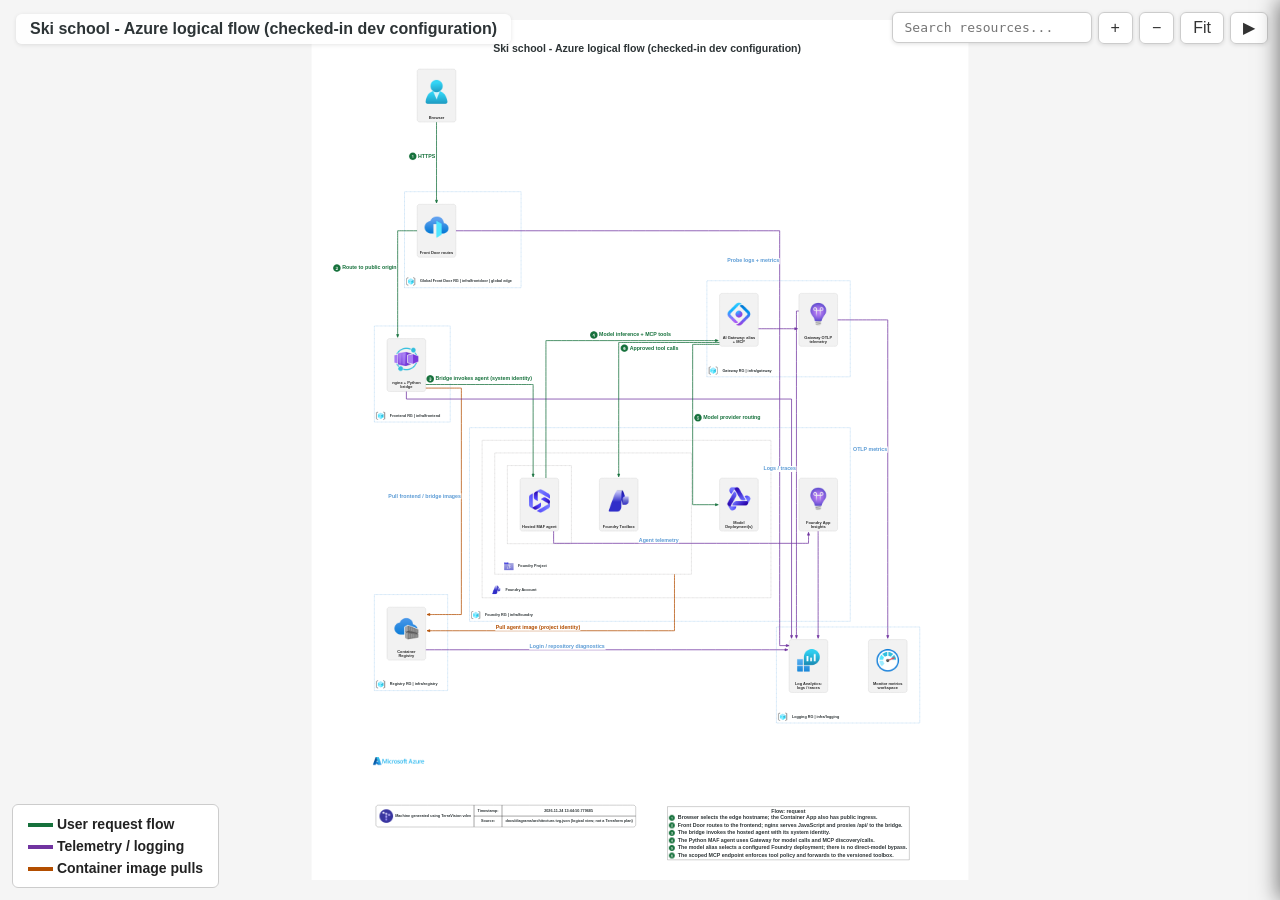
==== docs/diagrams/architecture.html @ 27bdadad "Add interactive Azure architecture diagrams Co-authored-by: Copilot App <223556219+Copilot@users.nor" ====
<!DOCTYPE html>
<html lang="en">
<head>
    <meta charset="UTF-8">
    <meta name="viewport" content="width=device-width, initial-scale=1.0">
    <title>Ski school - Azure logical flow (checked-in dev configuration) - Architecture Diagram</title>
    <link rel="icon" type="image/svg+xml" href="[data-uri]">
    <style>
        /* === BASE STYLES === */
        * { margin: 0; padding: 0; box-sizing: border-box; }
        body {
            font-family: -apple-system, BlinkMacSystemFont, 'Segoe UI', Roboto, sans-serif;
            background: #f5f5f5;
            overflow: hidden;
            height: 100vh;
            width: 100vw;
        }
        #diagram-container {
            width: 100%;
            height: 100%;
            position: relative;
        }
        #graph {
            width: 100%;
            height: 100%;
            cursor: grab;
        }
        #graph:active { cursor: grabbing; }
        #graph svg {
            width: 100%;
            height: 100%;
            display: block;
        }

        /* === DIAGRAM TITLE === */
        #diagram-title {
            position: fixed;
            top: 14px;
            left: 16px;
            font-size: 16px;
            font-weight: 600;
            color: #2d3436;
            background: rgba(255,255,255,0.85);
            padding: 6px 14px;
            border-radius: 6px;
            box-shadow: 0 1px 4px rgba(0,0,0,0.1);
            z-index: 50;
        }

        /* === CONTROLS TOOLBAR === */
        #controls {
            position: fixed;
            top: 12px;
            right: 12px;
            display: flex;
            gap: 6px;
            z-index: 50;
        }
        .ctrl-btn {
            background: rgba(255,255,255,0.95);
            border: 1px solid #ccc;
            border-radius: 6px;
            padding: 7px 12px;
            cursor: pointer;
            font-size: 16px;
            color: #333;
            box-shadow: 0 1px 4px rgba(0,0,0,0.12);
            transition: background 0.15s;
            user-select: none;
            line-height: 1;
        }
        .ctrl-btn:hover { background: #e8e8e8; }
        .ctrl-btn.active { background: #e8f4fd; border-color: #3498db; color: #3498db; }

        /* Search */
        .search-wrapper { position: relative; }
        #search-input {
            width: 200px;
            padding: 7px 12px;
            border: 1px solid #ccc;
            border-radius: 6px;
            font-size: 13px;
            font-family: 'SF Mono', Consolas, monospace;
            outline: none;
            box-shadow: 0 1px 4px rgba(0,0,0,0.12);
        }
        #search-input:focus { border-color: #3498db; }
        .search-results {
            display: none;
            position: absolute;
            top: 100%;
            left: 0;
            right: 0;
            background: #0d1f3c;
            border: 1px solid #1a2a4a;
            border-radius: 6px;
            margin-top: 4px;
            max-height: 300px;
            overflow-y: auto;
            z-index: 60;
            box-shadow: 0 4px 12px rgba(0,0,0,0.3);
        }
        .search-result-item {
            padding: 8px 12px;
            font-size: 12px;
            font-family: 'SF Mono', Consolas, monospace;
            color: #c8d6e5;
            cursor: pointer;
            border-bottom: 1px solid #111d33;
        }
        .search-result-item:last-child { border-bottom: none; }
        .search-result-item:hover { background: #112240; color: #00d4ff; }
        .ctrl-btn-label {
            font-size: 11px;
            display: block;
            text-align: center;
            margin-top: 2px;
            color: #888;
        }

        /* === DETAIL PANEL — Cyberpunk Dark Blue === */
        .panel-brand {
            padding: 18px 20px 14px;
            background: #07101e;
            border-bottom: 1px solid #1a2a4a;
            flex-shrink: 0;
            display: flex;
            align-items: center;
            justify-content: space-between;
        }
        .brand-terra {
            font-size: 24px;
            font-weight: 700;
            color: #ffffff;
            letter-spacing: 1px;
            font-family: 'SF Pro Display', -apple-system, BlinkMacSystemFont, 'Segoe UI', Roboto, sans-serif;
        }
        .brand-vision {
            font-size: 24px;
            font-weight: 300;
            color: #ffd700;
            letter-spacing: 1px;
            font-family: 'SF Pro Display', -apple-system, BlinkMacSystemFont, 'Segoe UI', Roboto, sans-serif;
        }
        #detail-panel {
            position: fixed;
            top: 0;
            right: -520px;
            width: 520px;
            height: 100vh;
            background: #0a1628;
            box-shadow: -2px 0 20px rgba(0,0,0,0.5);
            z-index: 100;
            transition: right 0.25s ease;
            display: flex;
            flex-direction: column;
            color: #c8d6e5;
        }
        #detail-panel.open { right: 0; }

        .panel-header {
            padding: 16px 20px;
            border-bottom: 1px solid #1a2a4a;
            display: flex;
            justify-content: space-between;
            align-items: flex-start;
            flex-shrink: 0;
            background: #0d1f3c;
        }
        .panel-header-text { flex: 1; }
        .panel-title {
            font-size: 15px;
            font-weight: 600;
            color: #00d4ff;
            word-break: break-all;
        }
        .panel-subtitle {
            font-size: 11px;
            color: #5a7a9a;
            margin-top: 4px;
            font-family: 'SF Mono', Consolas, monospace;
        }
        .panel-instance-badge {
            display: inline-block;
            background: #1a2a4a;
            color: #5a7a9a;
            font-size: 9px;
            padding: 1px 5px;
            border-radius: 8px;
            margin-top: 3px;
            border: 1px solid #2a4a6a;
            font-family: 'SF Mono', Consolas, monospace;
        }
        .panel-close {
            background: none;
            border: none;
            font-size: 22px;
            cursor: pointer;
            color: #5a7a9a;
            padding: 0 0 0 12px;
            line-height: 1;
        }
        .panel-close:hover { color: #00d4ff; }

        /* Tab bar */
        .panel-tabs {
            display: flex;
            border-bottom: 1px solid #1a2a4a;
            flex-shrink: 0;
            background: #0d1f3c;
        }
        .panel-tab {
            flex: 1;
            padding: 10px 16px;
            text-align: center;
            font-size: 12px;
            font-weight: 500;
            color: #5a7a9a;
            cursor: pointer;
            border-bottom: 2px solid transparent;
            transition: all 0.15s;
        }
        .panel-tab:hover { color: #c8d6e5; background: #112240; }
        .panel-tab.active { color: #00d4ff; border-bottom-color: #00d4ff; }

        /* Panel content */
        .panel-body {
            flex: 1;
            overflow-y: auto;
            padding: 0;
        }
        .panel-body::-webkit-scrollbar { width: 6px; }
        .panel-body::-webkit-scrollbar-track { background: #0a1628; }
        .panel-body::-webkit-scrollbar-thumb { background: #1a2a4a; border-radius: 3px; }
        .panel-section { display: none; }
        .panel-section.active { display: block; }

        .attr-table { width: 100%; border-collapse: collapse; table-layout: fixed; }
        .attr-table tr { border-bottom: 1px solid #111d33; }
        .attr-table tr:hover { background: #112240; }
        .attr-key {
            padding: 8px 12px 8px 20px;
            font-size: 12px;
            font-weight: 500;
            color: #5a7a9a;
            vertical-align: top;
            width: 40%;
            overflow: hidden;
            text-overflow: ellipsis;
        }
        .attr-val {
            padding: 8px 20px 8px 8px;
            font-size: 12px;
            color: #c8d6e5;
            word-break: break-word;
            overflow-wrap: break-word;
            vertical-align: top;
            width: 60%;
        }
        .attr-val.computed { color: #3a5a7a; font-style: italic; }
        .attr-val-box {
            font-family: 'SF Mono', Consolas, monospace;
            font-size: 11px;
            background: #111d33;
            color: #c8d6e5;
            padding: 6px 8px;
            border-radius: 4px;
            border: 1px solid #1a2a4a;
            white-space: pre-wrap;
            word-break: break-word;
            max-height: 200px;
            overflow-y: auto;
        }
        .attr-val-box.computed { color: #3a5a7a; font-style: italic; }
        .no-metadata {
            padding: 30px 20px;
            text-align: center;
            color: #3a5a7a;
            font-size: 13px;
        }

        /* Computed fields toggle */
        .computed-toggle {
            padding: 10px 20px;
            text-align: center;
            border-top: 1px solid #111d33;
        }
        .computed-toggle-link {
            color: #5a7a9a;
            font-size: 11px;
            font-style: italic;
            cursor: pointer;
            text-decoration: underline;
        }
        .computed-toggle-link:hover { color: #00d4ff; }

        /* Row action buttons */
        .attr-actions {
            display: flex;
            gap: 4px;
            margin-top: 6px;
        }
        .attr-action-btn {
            background: #1a2a4a;
            border: 1px solid #2a3a5a;
            border-radius: 3px;
            color: #5a7a9a;
            font-size: 10px;
            padding: 2px 6px;
            cursor: pointer;
            transition: all 0.15s;
            font-family: -apple-system, BlinkMacSystemFont, 'Segoe UI', Roboto, sans-serif;
        }
        .attr-action-btn:hover { background: #2a4a6a; color: #00d4ff; border-color: #00d4ff; }
        .attr-action-btn.copied { background: #0a3a2a; color: #00ff88; border-color: #00ff88; }

        /* Expand modal */
        .modal-overlay {
            position: fixed;
            top: 0; left: 0; right: 0; bottom: 0;
            background: rgba(0,0,0,0.7);
            z-index: 200;
            display: flex;
            align-items: center;
            justify-content: center;
        }
        .modal-box {
            background: #0d1f3c;
            border: 1px solid #1a2a4a;
            border-radius: 8px;
            width: 80vw;
            max-width: 900px;
            max-height: 80vh;
            display: flex;
            flex-direction: column;
            box-shadow: 0 8px 40px rgba(0,0,0,0.5);
        }
        .modal-header {
            display: flex;
            justify-content: space-between;
            align-items: center;
            padding: 14px 20px;
            border-bottom: 1px solid #1a2a4a;
            flex-shrink: 0;
        }
        .modal-title {
            font-size: 13px;
            font-weight: 600;
            color: #00d4ff;
            font-family: 'SF Mono', Consolas, monospace;
        }
        .modal-close {
            background: none;
            border: none;
            color: #5a7a9a;
            font-size: 20px;
            cursor: pointer;
        }
        .modal-close:hover { color: #00d4ff; }
        .modal-body {
            flex: 1;
            overflow-y: auto;
            padding: 16px 20px;
        }
        .modal-body::-webkit-scrollbar { width: 6px; }
        .modal-body::-webkit-scrollbar-track { background: #0d1f3c; }
        .modal-body::-webkit-scrollbar-thumb { background: #1a2a4a; border-radius: 3px; }
        .modal-content {
            font-family: 'SF Mono', Consolas, monospace;
            font-size: 13px;
            color: #c8d6e5;
            white-space: pre-wrap;
            word-break: break-word;
            line-height: 1.5;
        }
        .modal-actions {
            padding: 10px 20px;
            border-top: 1px solid #1a2a4a;
            text-align: right;
            flex-shrink: 0;
        }
        .modal-copy-btn {
            background: #1a2a4a;
            border: 1px solid #2a4a6a;
            border-radius: 4px;
            color: #00d4ff;
            font-size: 12px;
            padding: 6px 14px;
            cursor: pointer;
            transition: all 0.15s;
        }
        .modal-copy-btn:hover { background: #2a4a6a; }

        /* Related resources */
        .related-section {
            border-top: 1px solid #1a2a4a;
            padding: 12px 20px;
            flex-shrink: 1;
            max-height: 25vh;
            overflow-y: auto;
        }
        .related-title {
            font-size: 11px;
            font-weight: 600;
            color: #5a7a9a;
            text-transform: uppercase;
            letter-spacing: 0.5px;
            margin-bottom: 8px;
        }
        .related-link {
            display: inline-block;
            padding: 4px 10px;
            margin: 3px 4px 3px 0;
            border-radius: 4px;
            font-size: 11px;
            cursor: pointer;
            transition: background 0.15s;
            font-family: 'SF Mono', Consolas, monospace;
        }
        .related-link[data-source="graph"] {
            background: #0a2a1a;
            border: 1px solid #0d4a2a;
            color: #00ff88;
        }
        .related-link[data-source="graph"]:hover { background: #0d4a2a; }
        .related-link[data-source="sibling"] {
            background: #112240;
            border: 1px solid #1a2a4a;
            color: #00d4ff;
        }
        .related-link[data-source="sibling"]:hover { background: #1a3a5a; }

        /* Highlight clicked node - glow + pulse */
        @keyframes pulse-node {
            0%, 100% { transform: scale(1); }
            50% { transform: scale(1.15); }
        }
        .node-pulsing {
            transform-origin: center;
            transform-box: fill-box;
            animation: pulse-node 0.8s ease-in-out infinite;
        }
        .node-pulsing > *:not(title) {
            filter: drop-shadow(0 0 12px rgba(255,255,0,1)) drop-shadow(0 0 25px rgba(255,255,0,0.8)) drop-shadow(0 0 40px rgba(255,200,0,0.5));
        }

        /* === EDGE FLOW ANIMATION === */
        /* Short flowing line segments traced along selected edges */
        @keyframes flow-trail-pulse {
            0%, 100% { stroke-width: 2; opacity: 0.7; }
            50% { stroke-width: 3.5; opacity: 1; }
        }
        .flow-trail {
            fill: none;
            stroke: #00d4ff;
            stroke-width: 2;
            stroke-linecap: round;
            pointer-events: none;
            filter: drop-shadow(0 0 3px rgba(0,212,255,1)) drop-shadow(0 0 8px rgba(0,212,255,0.6));
            animation: flow-trail-pulse 0.7s ease-in-out infinite;
        }
        /* Bold underlay for the actual edge path when connected to selected node */
        .edge-bold-underlay {
            fill: none;
            stroke: #1a3a8a;
            stroke-width: 2.5;
            stroke-linecap: round;
            opacity: 0.95;
            pointer-events: none;
        }
    </style>
<script type="text/plain" id="third-party-licenses">
# Third-party notices

The interactive HTML viewer is generated from TerraVision 0.56.4, licensed
under the GNU Affero General Public License, version 3 only. Its source is
available at <https://github.com/patrickchugh/terravision/tree/v0.56.4>;
the local rendering and HTML modifications are in `render.py`. The license
is included in `LICENSE-terravision.txt` and in each standalone HTML file.

The HTML viewer includes D3.js 7.9.0, available at
<https://github.com/d3/d3/tree/v7.9.0>, under the following license:

Copyright 2010-2023 Mike Bostock

Permission to use, copy, modify, and/or distribute this software for any purpose
with or without fee is hereby granted, provided that the above copyright notice
and this permission notice appear in all copies.

THE SOFTWARE IS PROVIDED "AS IS" AND THE AUTHOR DISCLAIMS ALL WARRANTIES WITH
REGARD TO THIS SOFTWARE INCLUDING ALL IMPLIED WARRANTIES OF MERCHANTABILITY AND
FITNESS. IN NO EVENT SHALL THE AUTHOR BE LIABLE FOR ANY SPECIAL, DIRECT,
INDIRECT, OR CONSEQUENTIAL DAMAGES OR ANY DAMAGES WHATSOEVER RESULTING FROM LOSS
OF USE, DATA OR PROFITS, WHETHER IN AN ACTION OF CONTRACT, NEGLIGENCE OR OTHER
TORTIOUS ACTION, ARISING OUT OF OR IN CONNECTION WITH THE USE OR PERFORMANCE OF
THIS SOFTWARE.

 GNU AFFERO GENERAL PUBLIC LICENSE
                       Version 3, 19 November 2007

 Copyright (C) 2007 Free Software Foundation, Inc. <https://fsf.org/>
 Everyone is permitted to copy and distribute verbatim copies
 of this license document, but changing it is not allowed.

                            Preamble

  The GNU Affero General Public License is a free, copyleft license for
software and other kinds of works, specifically designed to ensure
cooperation with the community in the case of network server software.

  The licenses for most software and other practical works are designed
to take away your freedom to share and change the works.  By contrast,
our General Public Licenses are intended to guarantee your freedom to
share and change all versions of a program--to make sure it remains free
software for all its users.

  When we speak of free software, we are referring to freedom, not
price.  Our General Public Licenses are designed to make sure that you
have the freedom to distribute copies of free software (and charge for
them if you wish), that you receive source code or can get it if you
want it, that you can change the software or use pieces of it in new
free programs, and that you know you can do these things.

  Developers that use our General Public Licenses protect your rights
with two steps: (1) assert copyright on the software, and (2) offer
you this License which gives you legal permission to copy, distribute
and/or modify the software.

  A secondary benefit of defending all users' freedom is that
improvements made in alternate versions of the program, if they
receive widespread use, become available for other developers to
incorporate.  Many developers of free software are heartened and
encouraged by the resulting cooperation.  However, in the case of
software used on network servers, this result may fail to come about.
The GNU General Public License permits making a modified version and
letting the public access it on a server without ever releasing its
source code to the public.

  The GNU Affero General Public License is designed specifically to
ensure that, in such cases, the modified source code becomes available
to the community.  It requires the operator of a network server to
provide the source code of the modified version running there to the
users of that server.  Therefore, public use of a modified version, on
a publicly accessible server, gives the public access to the source
code of the modified version.

  An older license, called the Affero General Public License and
published by Affero, was designed to accomplish similar goals.  This is
a different license, not a version of the Affero GPL, but Affero has
released a new version of the Affero GPL which permits relicensing under
this license.

  The precise terms and conditions for copying, distribution and
modification follow.

                       TERMS AND CONDITIONS

  0. Definitions.

  "This License" refers to version 3 of the GNU Affero General Public License.

  "Copyright" also means copyright-like laws that apply to other kinds of
works, such as semiconductor masks.

  "The Program" refers to any copyrightable work licensed under this
License.  Each licensee is addressed as "you".  "Licensees" and
"recipients" may be individuals or organizations.

  To "modify" a work means to copy from or adapt all or part of the work
in a fashion requiring copyright permission, other than the making of an
exact copy.  The resulting work is called a "modified version" of the
earlier work or a work "based on" the earlier work.

  A "covered work" means either the unmodified Program or a work based
on the Program.

  To "propagate" a work means to do anything with it that, without
permission, would make you directly or secondarily liable for
infringement under applicable copyright law, except executing it on a
computer or modifying a private copy.  Propagation includes copying,
distribution (with or without modification), making available to the
public, and in some countries other activities as well.

  To "convey" a work means any kind of propagation that enables other
parties to make or receive copies.  Mere interaction with a user through
a computer network, with no transfer of a copy, is not conveying.

  An interactive user interface displays "Appropriate Legal Notices"
to the extent that it includes a convenient and prominently visible
feature that (1) displays an appropriate copyright notice, and (2)
tells the user that there is no warranty for the work (except to the
extent that warranties are provided), that licensees may convey the
work under this License, and how to view a copy of this License.  If
the interface presents a list of user commands or options, such as a
menu, a prominent item in the list meets this criterion.

  1. Source Code.

  The "source code" for a work means the preferred form of the work
for making modifications to it.  "Object code" means any non-source
form of a work.

  A "Standard Interface" means an interface that either is an official
standard defined by a recognized standards body, or, in the case of
interfaces specified for a particular programming language, one that
is widely used among developers working in that language.

  The "System Libraries" of an executable work include anything, other
than the work as a whole, that (a) is included in the normal form of
packaging a Major Component, but which is not part of that Major
Component, and (b) serves only to enable use of the work with that
Major Component, or to implement a Standard Interface for which an
implementation is available to the public in source code form.  A
"Major Component", in this context, means a major essential component
(kernel, window system, and so on) of the specific operating system
(if any) on which the executable work runs, or a compiler used to
produce the work, or an object code interpreter used to run it.

  The "Corresponding Source" for a work in object code form means all
the source code needed to generate, install, and (for an executable
work) run the object code and to modify the work, including scripts to
control those activities.  However, it does not include the work's
System Libraries, or general-purpose tools or generally available free
programs which are used unmodified in performing those activities but
which are not part of the work.  For example, Corresponding Source
includes interface definition files associated with source files for
the work, and the source code for shared libraries and dynamically
linked subprograms that the work is specifically designed to require,
such as by intimate data communication or control flow between those
subprograms and other parts of the work.

  The Corresponding Source need not include anything that users
can regenerate automatically from other parts of the Corresponding
Source.

  The Corresponding Source for a work in source code form is that
same work.

  2. Basic Permissions.

  All rights granted under this License are granted for the term of
copyright on the Program, and are irrevocable provided the stated
conditions are met.  This License explicitly affirms your unlimited
permission to run the unmodified Program.  The output from running a
covered work is covered by this License only if the output, given its
content, constitutes a covered work.  This License acknowledges your
rights of fair use or other equivalent, as provided by copyright law.

  You may make, run and propagate covered works that you do not
convey, without conditions so long as your license otherwise remains
in force.  You may convey covered works to others for the sole purpose
of having them make modifications exclusively for you, or provide you
with facilities for running those works, provided that you comply with
the terms of this License in conveying all material for which you do
not control copyright.  Those thus making or running the covered works
for you must do so exclusively on your behalf, under your direction
and control, on terms that prohibit them from making any copies of
your copyrighted material outside their relationship with you.

  Conveying under any other circumstances is permitted solely under
the conditions stated below.  Sublicensing is not allowed; section 10
makes it unnecessary.

  3. Protecting Users' Legal Rights From Anti-Circumvention Law.

  No covered work shall be deemed part of an effective technological
measure under any applicable law fulfilling obligations under article
11 of the WIPO copyright treaty adopted on 20 December 1996, or
similar laws prohibiting or restricting circumvention of such
measures.

  When you convey a covered work, you waive any legal power to forbid
circumvention of technological measures to the extent such circumvention
is effected by exercising rights under this License with respect to
the covered work, and you disclaim any intention to limit operation or
modification of the work as a means of enforcing, against the work's
users, your or third parties' legal rights to forbid circumvention of
technological measures.

  4. Conveying Verbatim Copies.

  You may convey verbatim copies of the Program's source code as you
receive it, in any medium, provided that you conspicuously and
appropriately publish on each copy an appropriate copyright notice;
keep intact all notices stating that this License and any
non-permissive terms added in accord with section 7 apply to the code;
keep intact all notices of the absence of any warranty; and give all
recipients a copy of this License along with the Program.

  You may charge any price or no price for each copy that you convey,
and you may offer support or warranty protection for a fee.

  5. Conveying Modified Source Versions.

  You may convey a work based on the Program, or the modifications to
produce it from the Program, in the form of source code under the
terms of section 4, provided that you also meet all of these conditions:

    a) The work must carry prominent notices stating that you modified
    it, and giving a relevant date.

    b) The work must carry prominent notices stating that it is
    released under this License and any conditions added under section
    7.  This requirement modifies the requirement in section 4 to
    "keep intact all notices".

    c) You must license the entire work, as a whole, under this
    License to anyone who comes into possession of a copy.  This
    License will therefore apply, along with any applicable section 7
    additional terms, to the whole of the work, and all its parts,
    regardless of how they are packaged.  This License gives no
    permission to license the work in any other way, but it does not
    invalidate such permission if you have separately received it.

    d) If the work has interactive user interfaces, each must display
    Appropriate Legal Notices; however, if the Program has interactive
    interfaces that do not display Appropriate Legal Notices, your
    work need not make them do so.

  A compilation of a covered work with other separate and independent
works, which are not by their nature extensions of the covered work,
and which are not combined with it such as to form a larger program,
in or on a volume of a storage or distribution medium, is called an
"aggregate" if the compilation and its resulting copyright are not
used to limit the access or legal rights of the compilation's users
beyond what the individual works permit.  Inclusion of a covered work
in an aggregate does not cause this License to apply to the other
parts of the aggregate.

  6. Conveying Non-Source Forms.

  You may convey a covered work in object code form under the terms
of sections 4 and 5, provided that you also convey the
machine-readable Corresponding Source under the terms of this License,
in one of these ways:

    a) Convey the object code in, or embodied in, a physical product
    (including a physical distribution medium), accompanied by the
    Corresponding Source fixed on a durable physical medium
    customarily used for software interchange.

    b) Convey the object code in, or embodied in, a physical product
    (including a physical distribution medium), accompanied by a
    written offer, valid for at least three years and valid for as
    long as you offer spare parts or customer support for that product
    model, to give anyone who possesses the object code either (1) a
    copy of the Corresponding Source for all the software in the
    product that is covered by this License, on a durable physical
    medium customarily used for software interchange, for a price no
    more than your reasonable cost of physically performing this
    conveying of source, or (2) access to copy the
    Corresponding Source from a network server at no charge.

    c) Convey individual copies of the object code with a copy of the
    written offer to provide the Corresponding Source.  This
    alternative is allowed only occasionally and noncommercially, and
    only if you received the object code with such an offer, in accord
    with subsection 6b.

    d) Convey the object code by offering access from a designated
    place (gratis or for a charge), and offer equivalent access to the
    Corresponding Source in the same way through the same place at no
    further charge.  You need not require recipients to copy the
    Corresponding Source along with the object code.  If the place to
    copy the object code is a network server, the Corresponding Source
    may be on a different server (operated by you or a third party)
    that supports equivalent copying facilities, provided you maintain
    clear directions next to the object code saying where to find the
    Corresponding Source.  Regardless of what server hosts the
    Corresponding Source, you remain obligated to ensure that it is
    available for as long as needed to satisfy these requirements.

    e) Convey the object code using peer-to-peer transmission, provided
    you inform other peers where the object code and Corresponding
    Source of the work are being offered to the general public at no
    charge under subsection 6d.

  A separable portion of the object code, whose source code is excluded
from the Corresponding Source as a System Library, need not be
included in conveying the object code work.

  A "User Product" is either (1) a "consumer product", which means any
tangible personal property which is normally used for personal, family,
or household purposes, or (2) anything designed or sold for incorporation
into a dwelling.  In determining whether a product is a consumer product,
doubtful cases shall be resolved in favor of coverage.  For a particular
product received by a particular user, "normally used" refers to a
typical or common use of that class of product, regardless of the status
of the particular user or of the way in which the particular user
actually uses, or expects or is expected to use, the product.  A product
is a consumer product regardless of whether the product has substantial
commercial, industrial or non-consumer uses, unless such uses represent
the only significant mode of use of the product.

  "Installation Information" for a User Product means any methods,
procedures, authorization keys, or other information required to install
and execute modified versions of a covered work in that User Product from
a modified version of its Corresponding Source.  The information must
suffice to ensure that the continued functioning of the modified object
code is in no case prevented or interfered with solely because
modification has been made.

  If you convey an object code work under this section in, or with, or
specifically for use in, a User Product, and the conveying occurs as
part of a transaction in which the right of possession and use of the
User Product is transferred to the recipient in perpetuity or for a
fixed term (regardless of how the transaction is characterized), the
Corresponding Source conveyed under this section must be accompanied
by the Installation Information.  But this requirement does not apply
if neither you nor any third party retains the ability to install
modified object code on the User Product (for example, the work has
been installed in ROM).

  The requirement to provide Installation Information does not include a
requirement to continue to provide support service, warranty, or updates
for a work that has been modified or installed by the recipient, or for
the User Product in which it has been modified or installed.  Access to a
network may be denied when the modification itself materially and
adversely affects the operation of the network or violates the rules and
protocols for communication across the network.

  Corresponding Source conveyed, and Installation Information provided,
in accord with this section must be in a format that is publicly
documented (and with an implementation available to the public in
source code form), and must require no special password or key for
unpacking, reading or copying.

  7. Additional Terms.

  "Additional permissions" are terms that supplement the terms of this
License by making exceptions from one or more of its conditions.
Additional permissions that are applicable to the entire Program shall
be treated as though they were included in this License, to the extent
that they are valid under applicable law.  If additional permissions
apply only to part of the Program, that part may be used separately
under those permissions, but the entire Program remains governed by
this License without regard to the additional permissions.

  When you convey a copy of a covered work, you may at your option
remove any additional permissions from that copy, or from any part of
it.  (Additional permissions may be written to require their own
removal in certain cases when you modify the work.)  You may place
additional permissions on material, added by you to a covered work,
for which you have or can give appropriate copyright permission.

  Notwithstanding any other provision of this License, for material you
add to a covered work, you may (if authorized by the copyright holders of
that material) supplement the terms of this License with terms:

    a) Disclaiming warranty or limiting liability differently from the
    terms of sections 15 and 16 of this License; or

    b) Requiring preservation of specified reasonable legal notices or
    author attributions in that material or in the Appropriate Legal
    Notices displayed by works containing it; or

    c) Prohibiting misrepresentation of the origin of that material, or
    requiring that modified versions of such material be marked in
    reasonable ways as different from the original version; or

    d) Limiting the use for publicity purposes of names of licensors or
    authors of the material; or

    e) Declining to grant rights under trademark law for use of some
    trade names, trademarks, or service marks; or

    f) Requiring indemnification of licensors and authors of that
    material by anyone who conveys the material (or modified versions of
    it) with contractual assumptions of liability to the recipient, for
    any liability that these contractual assumptions directly impose on
    those licensors and authors.

  All other non-permissive additional terms are considered "further
restrictions" within the meaning of section 10.  If the Program as you
received it, or any part of it, contains a notice stating that it is
governed by this License along with a term that is a further
restriction, you may remove that term.  If a license document contains
a further restriction but permits relicensing or conveying under this
License, you may add to a covered work material governed by the terms
of that license document, provided that the further restriction does
not survive such relicensing or conveying.

  If you add terms to a covered work in accord with this section, you
must place, in the relevant source files, a statement of the
additional terms that apply to those files, or a notice indicating
where to find the applicable terms.

  Additional terms, permissive or non-permissive, may be stated in the
form of a separately written license, or stated as exceptions;
the above requirements apply either way.

  8. Termination.

  You may not propagate or modify a covered work except as expressly
provided under this License.  Any attempt otherwise to propagate or
modify it is void, and will automatically terminate your rights under
this License (including any patent licenses granted under the third
paragraph of section 11).

  However, if you cease all violation of this License, then your
license from a particular copyright holder is reinstated (a)
provisionally, unless and until the copyright holder explicitly and
finally terminates your license, and (b) permanently, if the copyright
holder fails to notify you of the violation by some reasonable means
prior to 60 days after the cessation.

  Moreover, your license from a particular copyright holder is
reinstated permanently if the copyright holder notifies you of the
violation by some reasonable means, this is the first time you have
received notice of violation of this License (for any work) from that
copyright holder, and you cure the violation prior to 30 days after
your receipt of the notice.

  Termination of your rights under this section does not terminate the
licenses of parties who have received copies or rights from you under
this License.  If your rights have been terminated and not permanently
reinstated, you do not qualify to receive new licenses for the same
material under section 10.

  9. Acceptance Not Required for Having Copies.

  You are not required to accept this License in order to receive or
run a copy of the Program.  Ancillary propagation of a covered work
occurring solely as a consequence of using peer-to-peer transmission
to receive a copy likewise does not require acceptance.  However,
nothing other than this License grants you permission to propagate or
modify any covered work.  These actions infringe copyright if you do
not accept this License.  Therefore, by modifying or propagating a
covered work, you indicate your acceptance of this License to do so.

  10. Automatic Licensing of Downstream Recipients.

  Each time you convey a covered work, the recipient automatically
receives a license from the original licensors, to run, modify and
propagate that work, subject to this License.  You are not responsible
for enforcing compliance by third parties with this License.

  An "entity transaction" is a transaction transferring control of an
organization, or substantially all assets of one, or subdividing an
organization, or merging organizations.  If propagation of a covered
work results from an entity transaction, each party to that
transaction who receives a copy of the work also receives whatever
licenses to the work the party's predecessor in interest had or could
give under the previous paragraph, plus a right to possession of the
Corresponding Source of the work from the predecessor in interest, if
the predecessor has it or can get it with reasonable efforts.

  You may not impose any further restrictions on the exercise of the
rights granted or affirmed under this License.  For example, you may
not impose a license fee, royalty, or other charge for exercise of
rights granted under this License, and you may not initiate litigation
(including a cross-claim or counterclaim in a lawsuit) alleging that
any patent claim is infringed by making, using, selling, offering for
sale, or importing the Program or any portion of it.

  11. Patents.

  A "contributor" is a copyright holder who authorizes use under this
License of the Program or a work on which the Program is based.  The
work thus licensed is called the contributor's "contributor version".

  A contributor's "essential patent claims" are all patent claims
owned or controlled by the contributor, whether already acquired or
hereafter acquired, that would be infringed by some manner, permitted
by this License, of making, using, or selling its contributor version,
but do not include claims that would be infringed only as a
consequence of further modification of the contributor version.  For
purposes of this definition, "control" includes the right to grant
patent sublicenses in a manner consistent with the requirements of
this License.

  Each contributor grants you a non-exclusive, worldwide, royalty-free
patent license under the contributor's essential patent claims, to
make, use, sell, offer for sale, import and otherwise run, modify and
propagate the contents of its contributor version.

  In the following three paragraphs, a "patent license" is any express
agreement or commitment, however denominated, not to enforce a patent
(such as an express permission to practice a patent or covenant not to
sue for patent infringement).  To "grant" such a patent license to a
party means to make such an agreement or commitment not to enforce a
patent against the party.

  If you convey a covered work, knowingly relying on a patent license,
and the Corresponding Source of the work is not available for anyone
to copy, free of charge and under the terms of this License, through a
publicly available network server or other readily accessible means,
then you must either (1) cause the Corresponding Source to be so
available, or (2) arrange to deprive yourself of the benefit of the
patent license for this particular work, or (3) arrange, in a manner
consistent with the requirements of this License, to extend the patent
license to downstream recipients.  "Knowingly relying" means you have
actual knowledge that, but for the patent license, your conveying the
covered work in a country, or your recipient's use of the covered work
in a country, would infringe one or more identifiable patents in that
country that you have reason to believe are valid.

  If, pursuant to or in connection with a single transaction or
arrangement, you convey, or propagate by procuring conveyance of, a
covered work, and grant a patent license to some of the parties
receiving the covered work authorizing them to use, propagate, modify
or convey a specific copy of the covered work, then the patent license
you grant is automatically extended to all recipients of the covered
work and works based on it.

  A patent license is "discriminatory" if it does not include within
the scope of its coverage, prohibits the exercise of, or is
conditioned on the non-exercise of one or more of the rights that are
specifically granted under this License.  You may not convey a covered
work if you are a party to an arrangement with a third party that is
in the business of distributing software, under which you make payment
to the third party based on the extent of your activity of conveying
the work, and under which the third party grants, to any of the
parties who would receive the covered work from you, a discriminatory
patent license (a) in connection with copies of the covered work
conveyed by you (or copies made from those copies), or (b) primarily
for and in connection with specific products or compilations that
contain the covered work, unless you entered into that arrangement,
or that patent license was granted, prior to 28 March 2007.

  Nothing in this License shall be construed as excluding or limiting
any implied license or other defenses to infringement that may
otherwise be available to you under applicable patent law.

  12. No Surrender of Others' Freedom.

  If conditions are imposed on you (whether by court order, agreement or
otherwise) that contradict the conditions of this License, they do not
excuse you from the conditions of this License.  If you cannot convey a
covered work so as to satisfy simultaneously your obligations under this
License and any other pertinent obligations, then as a consequence you may
not convey it at all.  For example, if you agree to terms that obligate you
to collect a royalty for further conveying from those to whom you convey
the Program, the only way you could satisfy both those terms and this
License would be to refrain entirely from conveying the Program.

  13. Remote Network Interaction; Use with the GNU General Public License.

  Notwithstanding any other provision of this License, if you modify the
Program, your modified version must prominently offer all users
interacting with it remotely through a computer network (if your version
supports such interaction) an opportunity to receive the Corresponding
Source of your version by providing access to the Corresponding Source
from a network server at no charge, through some standard or customary
means of facilitating copying of software.  This Corresponding Source
shall include the Corresponding Source for any work covered by version 3
of the GNU General Public License that is incorporated pursuant to the
following paragraph.

  Notwithstanding any other provision of this License, you have
permission to link or combine any covered work with a work licensed
under version 3 of the GNU General Public License into a single
combined work, and to convey the resulting work.  The terms of this
License will continue to apply to the part which is the covered work,
but the work with which it is combined will remain governed by version
3 of the GNU General Public License.

  14. Revised Versions of this License.

  The Free Software Foundation may publish revised and/or new versions of
the GNU Affero General Public License from time to time.  Such new versions
will be similar in spirit to the present version, but may differ in detail to
address new problems or concerns.

  Each version is given a distinguishing version number.  If the
Program specifies that a certain numbered version of the GNU Affero General
Public License "or any later version" applies to it, you have the
option of following the terms and conditions either of that numbered
version or of any later version published by the Free Software
Foundation.  If the Program does not specify a version number of the
GNU Affero General Public License, you may choose any version ever published
by the Free Software Foundation.

  If the Program specifies that a proxy can decide which future
versions of the GNU Affero General Public License can be used, that proxy's
public statement of acceptance of a version permanently authorizes you
to choose that version for the Program.

  Later license versions may give you additional or different
permissions.  However, no additional obligations are imposed on any
author or copyright holder as a result of your choosing to follow a
later version.

  15. Disclaimer of Warranty.

  THERE IS NO WARRANTY FOR THE PROGRAM, TO THE EXTENT PERMITTED BY
APPLICABLE LAW.  EXCEPT WHEN OTHERWISE STATED IN WRITING THE COPYRIGHT
HOLDERS AND/OR OTHER PARTIES PROVIDE THE PROGRAM "AS IS" WITHOUT WARRANTY
OF ANY KIND, EITHER EXPRESSED OR IMPLIED, INCLUDING, BUT NOT LIMITED TO,
THE IMPLIED WARRANTIES OF MERCHANTABILITY AND FITNESS FOR A PARTICULAR
PURPOSE.  THE ENTIRE RISK AS TO THE QUALITY AND PERFORMANCE OF THE PROGRAM
IS WITH YOU.  SHOULD THE PROGRAM PROVE DEFECTIVE, YOU ASSUME THE COST OF
ALL NECESSARY SERVICING, REPAIR OR CORRECTION.

  16. Limitation of Liability.

  IN NO EVENT UNLESS REQUIRED BY APPLICABLE LAW OR AGREED TO IN WRITING
WILL ANY COPYRIGHT HOLDER, OR ANY OTHER PARTY WHO MODIFIES AND/OR CONVEYS
THE PROGRAM AS PERMITTED ABOVE, BE LIABLE TO YOU FOR DAMAGES, INCLUDING ANY
GENERAL, SPECIAL, INCIDENTAL OR CONSEQUENTIAL DAMAGES ARISING OUT OF THE
USE OR INABILITY TO USE THE PROGRAM (INCLUDING BUT NOT LIMITED TO LOSS OF
DATA OR DATA BEING RENDERED INACCURATE OR LOSSES SUSTAINED BY YOU OR THIRD
PARTIES OR A FAILURE OF THE PROGRAM TO OPERATE WITH ANY OTHER PROGRAMS),
EVEN IF SUCH HOLDER OR OTHER PARTY HAS BEEN ADVISED OF THE POSSIBILITY OF
SUCH DAMAGES.

  17. Interpretation of Sections 15 and 16.

  If the disclaimer of warranty and limitation of liability provided
above cannot be given local legal effect according to their terms,
reviewing courts shall apply local law that most closely approximates
an absolute waiver of all civil liability in connection with the
Program, unless a warranty or assumption of liability accompanies a
copy of the Program in return for a fee.

                     END OF TERMS AND CONDITIONS

            How to Apply These Terms to Your New Programs

  If you develop a new program, and you want it to be of the greatest
possible use to the public, the best way to achieve this is to make it
free software which everyone can redistribute and change under these terms.

  To do so, attach the following notices to the program.  It is safest
to attach them to the start of each source file to most effectively
state the exclusion of warranty; and each file should have at least
the "copyright" line and a pointer to where the full notice is found.

    <one line to give the program's name and a brief idea of what it does.>
    Copyright (C) <year>  <name of author>

    This program is free software: you can redistribute it and/or modify
    it under the terms of the GNU Affero General Public License as published
    by the Free Software Foundation, either version 3 of the License, or
    (at your option) any later version.

    This program is distributed in the hope that it will be useful,
    but WITHOUT ANY WARRANTY; without even the implied warranty of
    MERCHANTABILITY or FITNESS FOR A PARTICULAR PURPOSE.  See the
    GNU Affero General Public License for more details.

    You should have received a copy of the GNU Affero General Public License
    along with this program.  If not, see <https://www.gnu.org/licenses/>.

Also add information on how to contact you by electronic and paper mail.

  If your software can interact with users remotely through a computer
network, you should also make sure that it provides a way for users to
get its source.  For example, if your program is a web application, its
interface could display a "Source" link that leads users to an archive
of the code.  There are many ways you could offer source, and different
solutions will be better for different programs; see section 13 for the
specific requirements.

  You should also get your employer (if you work as a programmer) or school,
if any, to sign a "copyright disclaimer" for the program, if necessary.
For more information on this, and how to apply and follow the GNU AGPL, see
<https://www.gnu.org/licenses/>.
</script>
</head>
<body>
    <div id="diagram-container">
        <div id="diagram-title">Ski school - Azure logical flow (checked-in dev configuration)</div>
        <div id="graph">
            <?xml version="1.0" encoding="UTF-8" standalone="no"?>
<!DOCTYPE svg PUBLIC "-//W3C//DTD SVG 1.1//EN"
 "http://www.w3.org/Graphics/SVG/1.1/DTD/svg11.dtd">
<!-- Generated by graphviz version 16.1.2 (20261121.0218)
 -->
<!-- Pages: 1 -->
<svg width="3486pt" height="4565pt"
 viewBox="0.00 0.00 3486.00 4565.00" xmlns="http://www.w3.org/2000/svg" xmlns:xlink="http://www.w3.org/1999/xlink">
<g id="graph0" class="graph" transform="scale(1 1) rotate(0) translate(108 4456.7)">
<polygon fill="white" stroke="none" points="-108,108 -108,-4456.7 3378.04,-4456.7 3378.04,108 -108,108"/>
<g id="clust1" class="cluster">
<title>cluster_AZUREGroup.1</title>
</g>
<g id="clust2" class="cluster">
<title>cluster_CompactOverviewResourceGroup.2</title>
<polygon fill="none" stroke="#0078d4" stroke-dasharray="5,2" points="385.04,-3035.7 385.04,-3545.4 1003.74,-3545.4 1003.74,-3035.7 385.04,-3035.7"/>
</g>
<g id="clust3" class="cluster">
<title>cluster_CompactOverviewResourceGroup.3</title>
<polygon fill="none" stroke="#0078d4" stroke-dasharray="5,2" points="225.04,-2322.8 225.04,-2832.7 627.74,-2832.7 627.74,-2322.8 225.04,-2322.8"/>
</g>
<g id="clust4" class="cluster">
<title>cluster_CompactOverviewResourceGroup.4</title>
<polygon fill="none" stroke="#0078d4" stroke-dasharray="5,2" points="730.04,-1265 730.04,-2292.8 2751.04,-2292.8 2751.04,-1265 730.04,-1265"/>
</g>
<g id="clust5" class="cluster">
<title>cluster_OverviewLogicalGroup.5</title>
<polygon fill="none" stroke="#605e5c" stroke-dasharray="5,2" points="797.04,-1390 797.04,-2225.8 2330.04,-2225.8 2330.04,-1390 797.04,-1390"/>
</g>
<g id="clust6" class="cluster">
<title>cluster_OverviewLogicalGroup.6</title>
<polygon fill="none" stroke="#605e5c" stroke-dasharray="5,2" points="864.04,-1515 864.04,-2158.8 1908.04,-2158.8 1908.04,-1515 864.04,-1515"/>
</g>
<g id="clust7" class="cluster">
<title>cluster_OverviewLogicalGroup.7</title>
<polygon fill="none" stroke="#605e5c" stroke-dasharray="5,2" points="931.04,-1677 931.04,-2091.8 1271.04,-2091.8 1271.04,-1677 931.04,-1677"/>
</g>
<g id="clust8" class="cluster">
<title>cluster_CompactOverviewResourceGroup.8</title>
<polygon fill="none" stroke="#0078d4" stroke-dasharray="5,2" points="1990.04,-2562.8 1990.04,-3072.7 2751.04,-3072.7 2751.04,-2562.8 1990.04,-2562.8"/>
</g>
<g id="clust9" class="cluster">
<title>cluster_CompactOverviewResourceGroup.9</title>
<polygon fill="none" stroke="#0078d4" stroke-dasharray="5,2" points="225.04,-897.25 225.04,-1407 614.24,-1407 614.24,-897.25 225.04,-897.25"/>
</g>
<g id="clust10" class="cluster">
<title>cluster_CompactOverviewResourceGroup.10</title>
<polygon fill="none" stroke="#0078d4" stroke-dasharray="5,2" points="2359.04,-725.25 2359.04,-1235 3120.04,-1235 3120.04,-725.25 2359.04,-725.25"/>
</g>
<!-- azure.web.WebFrontDoorAndCdnProfiles.3 -->
<g id="node1" class="node">
<title>azure.web.WebFrontDoorAndCdnProfiles.3</title>
<path fill="#f2f2f2" stroke="#d0d0d0" stroke-width="2" d="M645.64,-3478.5C645.64,-3478.5 464.44,-3478.5 464.44,-3478.5 458.44,-3478.5 452.44,-3472.5 452.44,-3466.5 452.44,-3466.5 452.44,-3209.7 452.44,-3209.7 452.44,-3203.7 458.44,-3197.7 464.44,-3197.7 464.44,-3197.7 645.64,-3197.7 645.64,-3197.7 651.64,-3197.7 657.64,-3203.7 657.64,-3209.7 657.64,-3209.7 657.64,-3466.5 657.64,-3466.5 657.64,-3472.5 651.64,-3478.5 645.64,-3478.5"/>
<image xlink:href="[data-uri]" width="126.90" height="126.90" preserveAspectRatio="xMidYMid meet" x="491.59" y="-3421.05"/>
<text xml:space="preserve" text-anchor="middle" x="555.04" y="-3215.70" font-family="sans-serif" font-size="21.00" fill="#2c2c2c" font-weight="bold">Front Door routes</text>
</g>
<!-- azure.other.WorkerContainerApp.4 -->
<g id="node2" class="node">
<title>azure.other.WorkerContainerApp.4</title>
<path fill="#f2f2f2" stroke="#d0d0d0" stroke-width="2" d="M485.64,-2765.6C485.64,-2765.6 304.44,-2765.6 304.44,-2765.6 298.44,-2765.6 292.44,-2759.6 292.44,-2753.6 292.44,-2753.6 292.44,-2496.8 292.44,-2496.8 292.44,-2490.8 298.44,-2484.8 304.44,-2484.8 304.44,-2484.8 485.64,-2484.8 485.64,-2484.8 491.64,-2484.8 497.64,-2490.8 497.64,-2496.8 497.64,-2496.8 497.64,-2753.6 497.64,-2753.6 497.64,-2759.6 491.64,-2765.6 485.64,-2765.6"/>
<image xlink:href="[data-uri]" width="126.90" height="126.90" preserveAspectRatio="xMidYMid meet" x="331.59" y="-2719.02"/>
<text xml:space="preserve" text-anchor="middle" x="395.04" y="-2524.55" font-family="sans-serif" font-size="21.00" fill="#2c2c2c" font-weight="bold">nginx + Python</text>
<text xml:space="preserve" text-anchor="middle" x="395.04" y="-2502.80" font-family="sans-serif" font-size="21.00" fill="#2c2c2c" font-weight="bold">bridge</text>
</g>
<!-- azure.web.WebFrontDoorAndCdnProfiles.3&#45;&gt;azure.other.WorkerContainerApp.4 -->
<g id="edge13" class="edge">
<title>azure.web.WebFrontDoorAndCdnProfiles.3&#45;&gt;azure.other.WorkerContainerApp.4</title>
<path fill="none" stroke="#16713c" stroke-width="4" d="M451.59,-3338C400.12,-3338 348.75,-3338 348.75,-3338 348.75,-3338 348.75,-2787.5 348.75,-2787.5"/>
<polygon fill="#16713c" stroke="#16713c" stroke-width="4" points="354,-2787.55 348.75,-2772.55 343.5,-2787.55 354,-2787.55"/>
<image xlink:href="[data-uri]" width="40px" height="40px" preserveAspectRatio="xMinYMin meet" x="6" y="-3160.2"/>
<polygon fill="white" stroke="none" points="52,-3118.2 52,-3162.2 344.75,-3162.2 344.75,-3118.2 52,-3118.2"/>
<text xml:space="preserve" text-anchor="start" x="54" y="-3132.7" font-family="sans-serif" font-size="28.00" fill="#16713c" font-weight="bold">Route to public origin</text>
</g>
<!-- azure.monitor.MonitorLogAnalyticsWorkspaces.10 -->
<g id="node11" class="node">
<title>azure.monitor.MonitorLogAnalyticsWorkspaces.10</title>
<path fill="#f2f2f2" stroke="#d0d0d0" stroke-width="2" d="M2619.64,-1168.1C2619.64,-1168.1 2438.44,-1168.1 2438.44,-1168.1 2432.44,-1168.1 2426.44,-1162.1 2426.44,-1156.1 2426.44,-1156.1 2426.44,-899.3 2426.44,-899.3 2426.44,-893.3 2432.44,-887.3 2438.44,-887.3 2438.44,-887.3 2619.64,-887.3 2619.64,-887.3 2625.64,-887.3 2631.64,-893.3 2631.64,-899.3 2631.64,-899.3 2631.64,-1156.1 2631.64,-1156.1 2631.64,-1162.1 2625.64,-1168.1 2619.64,-1168.1"/>
<image xlink:href="[data-uri]" width="126.90" height="126.90" preserveAspectRatio="xMidYMid meet" x="2465.59" y="-1121.52"/>
<text xml:space="preserve" text-anchor="middle" x="2529.04" y="-927.05" font-family="sans-serif" font-size="21.00" fill="#2c2c2c" font-weight="bold">Log Analytics:</text>
<text xml:space="preserve" text-anchor="middle" x="2529.04" y="-905.30" font-family="sans-serif" font-size="21.00" fill="#2c2c2c" font-weight="bold">logs / traces</text>
</g>
<!-- azure.web.WebFrontDoorAndCdnProfiles.3&#45;&gt;azure.monitor.MonitorLogAnalyticsWorkspaces.10 -->
<g id="edge14" class="edge">
<title>azure.web.WebFrontDoorAndCdnProfiles.3&#45;&gt;azure.monitor.MonitorLogAnalyticsWorkspaces.10</title>
<path fill="none" stroke="#7134a0" stroke-width="4" d="M658.40,-3338.00C1054.34,-3338.00 2376.44,-3338.00 2376.44,-3338.00 2376.44,-3338.00 2376.44,-1136.10 2376.44,-1136.10 L2411.44,-1136.10"/>
<polygon fill="#7134a0" stroke="#7134a0" stroke-width="4" points="2411.44,-1141.35 2426.44,-1136.10 2411.44,-1130.85 2411.44,-1141.35"/>
<polygon transform="translate(-76.00 0)" fill="white" stroke="none" points="2171.66,-3160.85 2171.66,-3193.35 2452.41,-3193.35 2452.41,-3160.85 2171.66,-3160.85"/>
<text transform="translate(-76.00 0)" xml:space="preserve" text-anchor="start" x="2173.66" y="-3169.6" font-family="sans-serif" font-size="28.00" fill="#5b9bd5" font-weight="bold">Probe logs + metrics</text>
</g>
<!-- azure.None.FoundryAgentIcon.5 -->
<g id="node3" class="node">
<title>azure.None.FoundryAgentIcon.5</title>
<path fill="#f2f2f2" stroke="#d0d0d0" stroke-width="2" d="M1191.64,-2024.8C1191.64,-2024.8 1010.44,-2024.8 1010.44,-2024.8 1004.44,-2024.8 998.44,-2018.8 998.44,-2012.8 998.44,-2012.8 998.44,-1756 998.44,-1756 998.44,-1750 1004.44,-1744 1010.44,-1744 1010.44,-1744 1191.64,-1744 1191.64,-1744 1197.64,-1744 1203.64,-1750 1203.64,-1756 1203.64,-1756 1203.64,-2012.8 1203.64,-2012.8 1203.64,-2018.8 1197.64,-2024.8 1191.64,-2024.8"/>
<image xlink:href="[data-uri]" width="126.90" height="126.90" preserveAspectRatio="xMidYMid meet" x="1037.59" y="-1967.35"/>
<text xml:space="preserve" text-anchor="middle" x="1101.04" y="-1762.00" font-family="sans-serif" font-size="21.00" fill="#2c2c2c" font-weight="bold">Hosted MAF agent</text>
</g>
<!-- azure.other.WorkerContainerApp.4&#45;&gt;azure.None.FoundryAgentIcon.5 -->
<g id="edge9" class="edge">
<title>azure.other.WorkerContainerApp.4&#45;&gt;azure.None.FoundryAgentIcon.5</title>
<path fill="none" stroke="#16713c" stroke-width="4" d="M498.31,-2522C686.89,-2522 1067.76,-2522 1067.76,-2522 1067.76,-2522 1067.76,-2046.6 1067.76,-2046.6"/>
<polygon fill="#16713c" stroke="#16713c" stroke-width="4" points="1073.01,-2046.55 1067.76,-2031.55 1062.51,-2046.55 1073.01,-2046.55"/>
<image transform="translate(-525.21 -4.00)" xlink:href="[data-uri]" width="40px" height="40px" preserveAspectRatio="xMinYMin meet" x="1026.74" y="-2568"/>
<polygon transform="translate(-525.21 -4.00)" fill="white" stroke="none" points="1072.74,-2526 1072.74,-2570 1589.74,-2570 1589.74,-2526 1072.74,-2526"/>
<text transform="translate(-525.21 -4.00)" xml:space="preserve" text-anchor="start" x="1074.74" y="-2540.5" font-family="sans-serif" font-size="28.00" fill="#16713c" font-weight="bold">Bridge invokes agent (system identity)</text>
</g>
<!-- azure.containers.ContainerRegistries.13 -->
<g id="node10" class="node">
<title>azure.containers.ContainerRegistries.13</title>
<path fill="#f2f2f2" stroke="#d0d0d0" stroke-width="2" d="M485.64,-1340C485.64,-1340 304.44,-1340 304.44,-1340 298.44,-1340 292.44,-1334 292.44,-1328 292.44,-1328 292.44,-1071.2 292.44,-1071.2 292.44,-1065.2 298.44,-1059.2 304.44,-1059.2 304.44,-1059.2 485.64,-1059.2 485.64,-1059.2 491.64,-1059.2 497.64,-1065.2 497.64,-1071.2 497.64,-1071.2 497.64,-1328 497.64,-1328 497.64,-1334 491.64,-1340 485.64,-1340"/>
<image xlink:href="[data-uri]" width="126.90" height="126.90" preserveAspectRatio="xMidYMid meet" x="331.59" y="-1293.42"/>
<text xml:space="preserve" text-anchor="middle" x="395.04" y="-1098.95" font-family="sans-serif" font-size="21.00" fill="#2c2c2c" font-weight="bold">Container</text>
<text xml:space="preserve" text-anchor="middle" x="395.04" y="-1077.20" font-family="sans-serif" font-size="21.00" fill="#2c2c2c" font-weight="bold">Registry</text>
</g>
<!-- azure.other.WorkerContainerApp.4&#45;&gt;azure.containers.ContainerRegistries.13 -->
<g id="edge11" class="edge">
<title>azure.other.WorkerContainerApp.4&#45;&gt;azure.containers.ContainerRegistries.13</title>
<path fill="none" stroke="#b34e00" stroke-width="4" d="M498.35,-2503C582.32,-2503 686.91,-2503 686.91,-2503 686.91,-2503 686.91,-1301 686.91,-1301 686.91,-1301 519.41,-1301 519.41,-1301"/>
<polygon fill="#b34e00" stroke="#b34e00" stroke-width="4" points="519.4,-1295.75 504.4,-1301 519.4,-1306.25 519.4,-1295.75"/>
<polygon fill="white" stroke="none" points="297.41,-1912.55 297.41,-1945.05 686.91,-1945.05 686.91,-1912.55 297.41,-1912.55"/>
<text xml:space="preserve" text-anchor="start" x="299.41" y="-1921.3" font-family="sans-serif" font-size="28.00" fill="#5b9bd5" font-weight="bold">Pull frontend / bridge images</text>
</g>
<!-- azure.other.WorkerContainerApp.4&#45;&gt;azure.monitor.MonitorLogAnalyticsWorkspaces.10 -->
<g id="edge12" class="edge">
<title>azure.other.WorkerContainerApp.4&#45;&gt;azure.monitor.MonitorLogAnalyticsWorkspaces.10</title>
<path fill="none" stroke="#7134a0" stroke-width="4" d="M395.04,-2484.80 L395.04,-2444.80 L2439.44,-2444.80 L2439.44,-1190.10"/>
<polygon fill="#7134a0" stroke="#7134a0" stroke-width="4" points="2444.69,-1190.05 2439.44,-1175.05 2434.19,-1190.05 2444.69,-1190.05"/>
</g>
<!-- azure.monitor.MonitorApplicationInsights.12 -->
<g id="node7" class="node">
<title>azure.monitor.MonitorApplicationInsights.12</title>
<path fill="#f2f2f2" stroke="#d0d0d0" stroke-width="2" d="M2671.64,-2024.8C2671.64,-2024.8 2490.44,-2024.8 2490.44,-2024.8 2484.44,-2024.8 2478.44,-2018.8 2478.44,-2012.8 2478.44,-2012.8 2478.44,-1756 2478.44,-1756 2478.44,-1750 2484.44,-1744 2490.44,-1744 2490.44,-1744 2671.64,-1744 2671.64,-1744 2677.64,-1744 2683.64,-1750 2683.64,-1756 2683.64,-1756 2683.64,-2012.8 2683.64,-2012.8 2683.64,-2018.8 2677.64,-2024.8 2671.64,-2024.8"/>
<image xlink:href="[data-uri]" width="126.90" height="126.90" preserveAspectRatio="xMidYMid meet" x="2517.59" y="-1978.22"/>
<text xml:space="preserve" text-anchor="middle" x="2581.04" y="-1783.75" font-family="sans-serif" font-size="21.00" fill="#2c2c2c" font-weight="bold">Foundry App</text>
<text xml:space="preserve" text-anchor="middle" x="2581.04" y="-1762.00" font-family="sans-serif" font-size="21.00" fill="#2c2c2c" font-weight="bold">Insights</text>
</g>
<!-- azure.None.FoundryAgentIcon.5&#45;&gt;azure.monitor.MonitorApplicationInsights.12 -->
<g id="edge1" class="edge">
<title>azure.None.FoundryAgentIcon.5&#45;&gt;azure.monitor.MonitorApplicationInsights.12</title>
<path fill="none" stroke="#7134a0" stroke-width="4" d="M1176.54,-1743.2C1176.54,-1707.4 1176.54,-1679 1176.54,-1679 1176.54,-1679 2529.54,-1679 2529.54,-1679 2529.54,-1679 2529.54,-1722.1 2529.54,-1722.1"/>
<polygon fill="#7134a0" stroke="#7134a0" stroke-width="4" points="2524.29,-1722.15 2529.54,-1737.15 2534.79,-1722.15 2524.29,-1722.15"/>
<polygon fill="white" stroke="none" points="1626.99,-1678.95 1626.99,-1711.45 1842.49,-1711.45 1842.49,-1678.95 1626.99,-1678.95"/>
<text xml:space="preserve" text-anchor="start" x="1628.99" y="-1687.7" font-family="sans-serif" font-size="28.00" fill="#5b9bd5" font-weight="bold">Agent telemetry</text>
</g>
<!-- azure.None.GatewayIcon.6 -->
<g id="node8" class="node">
<title>azure.None.GatewayIcon.6</title>
<path fill="#f2f2f2" stroke="#d0d0d0" stroke-width="2" d="M2250.64,-3005.6C2250.64,-3005.6 2069.44,-3005.6 2069.44,-3005.6 2063.44,-3005.6 2057.44,-2999.6 2057.44,-2993.6 2057.44,-2993.6 2057.44,-2736.8 2057.44,-2736.8 2057.44,-2730.8 2063.44,-2724.8 2069.44,-2724.8 2069.44,-2724.8 2250.64,-2724.8 2250.64,-2724.8 2256.64,-2724.8 2262.64,-2730.8 2262.64,-2736.8 2262.64,-2736.8 2262.64,-2993.6 2262.64,-2993.6 2262.64,-2999.6 2256.64,-3005.6 2250.64,-3005.6"/>
<image xlink:href="[data-uri]" width="126.90" height="126.90" preserveAspectRatio="xMidYMid meet" x="2096.59" y="-2959.02"/>
<text xml:space="preserve" text-anchor="middle" x="2160.04" y="-2764.55" font-family="sans-serif" font-size="21.00" fill="#2c2c2c" font-weight="bold">AI Gateway: alias</text>
<text xml:space="preserve" text-anchor="middle" x="2160.04" y="-2742.80" font-family="sans-serif" font-size="21.00" fill="#2c2c2c" font-weight="bold">+ MCP</text>
</g>
<!-- azure.None.FoundryAgentIcon.5&#45;&gt;azure.None.GatewayIcon.6 -->
<g id="edge7" class="edge">
<title>azure.None.FoundryAgentIcon.5&#45;&gt;azure.None.GatewayIcon.6</title>
<path fill="none" stroke="#16713c" stroke-width="4" d="M1135.74,-2025.8C1135.74,-2272.3 1135.74,-2755 1135.74,-2755 1135.74,-2755 2035.64,-2755 2035.64,-2755"/>
<polygon fill="#16713c" stroke="#16713c" stroke-width="4" points="2035.58,-2760.25 2050.58,-2755 2035.58,-2749.75 2035.58,-2760.25"/>
<image transform="translate(584.53 -4.00)" xlink:href="[data-uri]" width="40px" height="40px" preserveAspectRatio="xMinYMin meet" x="785.283" y="-2801"/>
<polygon transform="translate(584.53 -4.00)" fill="white" stroke="none" points="831.28,-2759 831.28,-2803 1217.03,-2803 1217.03,-2759 831.28,-2759"/>
<text transform="translate(584.53 -4.00)" xml:space="preserve" text-anchor="start" x="833.28" y="-2773.5" font-family="sans-serif" font-size="28.00" fill="#16713c" font-weight="bold">Model inference + MCP tools</text>
</g>
<!-- azure.ai&#45;machine&#45;learning.AiFoundry.8 -->
<g id="node4" class="node">
<title>azure.ai&#45;machine&#45;learning.AiFoundry.8</title>
<path fill="#f2f2f2" stroke="#d0d0d0" stroke-width="2" d="M1612.64,-2024.8C1612.64,-2024.8 1431.44,-2024.8 1431.44,-2024.8 1425.44,-2024.8 1419.44,-2018.8 1419.44,-2012.8 1419.44,-2012.8 1419.44,-1756 1419.44,-1756 1419.44,-1750 1425.44,-1744 1431.44,-1744 1431.44,-1744 1612.64,-1744 1612.64,-1744 1618.64,-1744 1624.64,-1750 1624.64,-1756 1624.64,-1756 1624.64,-2012.8 1624.64,-2012.8 1624.64,-2018.8 1618.64,-2024.8 1612.64,-2024.8"/>
<image xlink:href="[data-uri]" width="126.90" height="126.90" preserveAspectRatio="xMidYMid meet" x="1458.59" y="-1967.35"/>
<text xml:space="preserve" text-anchor="middle" x="1522.04" y="-1762.00" font-family="sans-serif" font-size="21.00" fill="#2c2c2c" font-weight="bold">Foundry Toolbox</text>
</g>
<!-- _project_pull_anchor -->
<!-- _project_pull_anchor&#45;&gt;azure.containers.ContainerRegistries.13 -->
<g id="edge15" class="edge">
<title>_project_pull_anchor&#45;&gt;azure.containers.ContainerRegistries.13</title>
<path fill="none" stroke="#b34e00" stroke-width="4" d="M1818.04,-1514.6C1818.04,-1501.1 1818.04,-1215 1818.04,-1215 1818.04,-1215 519.58,-1215 519.58,-1215"/>
<polygon fill="#b34e00" stroke="#b34e00" stroke-width="4" points="519.57,-1209.75 504.57,-1215 519.57,-1220.25 519.57,-1209.75"/>
<polygon fill="white" stroke="none" points="866.86,-1214.95 866.86,-1247.45 1318.61,-1247.45 1318.61,-1214.95 866.86,-1214.95"/>
<text xml:space="preserve" text-anchor="start" x="868.86" y="-1223.7" font-family="sans-serif" font-size="28.00" fill="#b34e00" font-weight="bold">Pull agent image (project identity)</text>
</g>
<!-- azure.None.FoundryModelsIcon.7 -->
<g id="node6" class="node">
<title>azure.None.FoundryModelsIcon.7</title>
<path fill="#f2f2f2" stroke="#d0d0d0" stroke-width="2" d="M2250.64,-2024.8C2250.64,-2024.8 2069.44,-2024.8 2069.44,-2024.8 2063.44,-2024.8 2057.44,-2018.8 2057.44,-2012.8 2057.44,-2012.8 2057.44,-1756 2057.44,-1756 2057.44,-1750 2063.44,-1744 2069.44,-1744 2069.44,-1744 2250.64,-1744 2250.64,-1744 2256.64,-1744 2262.64,-1750 2262.64,-1756 2262.64,-1756 2262.64,-2012.8 2262.64,-2012.8 2262.64,-2018.8 2256.64,-2024.8 2250.64,-2024.8"/>
<image xlink:href="[data-uri]" width="126.90" height="126.90" preserveAspectRatio="xMidYMid meet" x="2096.59" y="-1978.22"/>
<text xml:space="preserve" text-anchor="middle" x="2160.04" y="-1783.75" font-family="sans-serif" font-size="21.00" fill="#2c2c2c" font-weight="bold">Model</text>
<text xml:space="preserve" text-anchor="middle" x="2160.04" y="-1762.00" font-family="sans-serif" font-size="21.00" fill="#2c2c2c" font-weight="bold">Deployment(s)</text>
</g>
<!-- azure.monitor.MonitorApplicationInsights.12&#45;&gt;azure.monitor.MonitorLogAnalyticsWorkspaces.10 -->
<g id="edge8" class="edge">
<title>azure.monitor.MonitorApplicationInsights.12&#45;&gt;azure.monitor.MonitorLogAnalyticsWorkspaces.10</title>
<path fill="none" stroke="#7134a0" stroke-width="4" d="M2580.54,-1743.4C2580.54,-1743.4 2580.54,-1189.9 2580.54,-1189.9"/>
<polygon fill="#7134a0" stroke="#7134a0" stroke-width="4" points="2585.79,-1189.85 2580.54,-1174.85 2575.29,-1189.85 2585.79,-1189.85"/>
</g>
<!-- azure.None.GatewayIcon.6&#45;&gt;azure.ai&#45;machine&#45;learning.AiFoundry.8 -->
<g id="edge4" class="edge">
<title>azure.None.GatewayIcon.6&#45;&gt;azure.ai&#45;machine&#45;learning.AiFoundry.8</title>
<path fill="none" stroke="#16713c" stroke-width="4" d="M2056.44,-2745C1875.84,-2745 1522.04,-2745 1522.04,-2745 1522.04,-2745 1522.04,-2046.6 1522.04,-2046.6"/>
<polygon fill="#16713c" stroke="#16713c" stroke-width="4" points="1527.29,-2046.65 1522.04,-2031.65 1516.79,-2046.65 1527.29,-2046.65"/>
<image transform="translate(324.23 -26.00)" xlink:href="[data-uri]" width="40px" height="40px" preserveAspectRatio="xMinYMin meet" x="1207.81" y="-2709"/>
<polygon transform="translate(324.23 -26.00)" fill="white" stroke="none" points="1253.81,-2667 1253.81,-2711 1518.06,-2711 1518.06,-2667 1253.81,-2667"/>
<text transform="translate(324.23 -26.00)" xml:space="preserve" text-anchor="start" x="1255.81" y="-2681.5" font-family="sans-serif" font-size="28.00" fill="#16713c" font-weight="bold">Approved tool calls</text>
</g>
<!-- azure.None.GatewayIcon.6&#45;&gt;azure.None.FoundryModelsIcon.7 -->
<g id="edge3" class="edge">
<title>azure.None.GatewayIcon.6&#45;&gt;azure.None.FoundryModelsIcon.7</title>
<path fill="none" stroke="#16713c" stroke-width="4" d="M2056.64,-2735C1989.54,-2735 1914.54,-2735 1914.54,-2735 1914.54,-2735 1914.54,-1884 1914.54,-1884 1914.54,-1884 2035.54,-1884 2035.54,-1884"/>
<polygon fill="#16713c" stroke="#16713c" stroke-width="4" points="2035.58,-1889.25 2050.58,-1884 2035.58,-1878.75 2035.58,-1889.25"/>
<image transform="translate(368.00 0.00)" xlink:href="[data-uri]" width="40px" height="40px" preserveAspectRatio="xMinYMin meet" x="1554.54" y="-2366"/>
<polygon transform="translate(368.00 0.00)" fill="white" stroke="none" points="1600.54,-2324 1600.54,-2368 1910.54,-2368 1910.54,-2324 1600.54,-2324"/>
<text transform="translate(368.00 0.00)" xml:space="preserve" text-anchor="start" x="1602.54" y="-2338.5" font-family="sans-serif" font-size="28.00" fill="#16713c" font-weight="bold">Model provider routing</text>
</g>
<!-- azure.monitor.MonitorApplicationInsights.9 -->
<g id="node9" class="node">
<title>azure.monitor.MonitorApplicationInsights.9</title>
<path fill="#f2f2f2" stroke="#d0d0d0" stroke-width="2" d="M2671.64,-3005.6C2671.64,-3005.6 2490.44,-3005.6 2490.44,-3005.6 2484.44,-3005.6 2478.44,-2999.6 2478.44,-2993.6 2478.44,-2993.6 2478.44,-2736.8 2478.44,-2736.8 2478.44,-2730.8 2484.44,-2724.8 2490.44,-2724.8 2490.44,-2724.8 2671.64,-2724.8 2671.64,-2724.8 2677.64,-2724.8 2683.64,-2730.8 2683.64,-2736.8 2683.64,-2736.8 2683.64,-2993.6 2683.64,-2993.6 2683.64,-2999.6 2677.64,-3005.6 2671.64,-3005.6"/>
<image xlink:href="[data-uri]" width="126.90" height="126.90" preserveAspectRatio="xMidYMid meet" x="2517.59" y="-2959.02"/>
<text xml:space="preserve" text-anchor="middle" x="2581.04" y="-2764.55" font-family="sans-serif" font-size="21.00" fill="#2c2c2c" font-weight="bold">Gateway OTLP</text>
<text xml:space="preserve" text-anchor="middle" x="2581.04" y="-2742.80" font-family="sans-serif" font-size="21.00" fill="#2c2c2c" font-weight="bold">telemetry</text>
</g>
<!-- azure.None.GatewayIcon.6&#45;&gt;azure.monitor.MonitorApplicationInsights.9 -->
<g id="edge2" class="edge">
<title>azure.None.GatewayIcon.6&#45;&gt;azure.monitor.MonitorApplicationInsights.9</title>
<path fill="none" stroke="#7134a0" stroke-width="4" d="M2263.54,-2818C2263.54,-2818 2456.54,-2818 2456.54,-2818"/>
<polygon fill="#7134a0" stroke="#7134a0" stroke-width="4" points="2456.48,-2823.25 2471.48,-2818 2456.48,-2812.75 2456.48,-2823.25"/>
</g>
<!-- azure.monitor.MonitorApplicationInsights.9&#45;&gt;azure.monitor.MonitorLogAnalyticsWorkspaces.10 -->
<g id="edge5" class="edge">
<title>azure.monitor.MonitorApplicationInsights.9&#45;&gt;azure.monitor.MonitorLogAnalyticsWorkspaces.10</title>
<path fill="none" stroke="#7134a0" stroke-width="4" d="M2477.84,-2912C2470.24,-2912 2465.44,-2912 2465.44,-2912 2465.44,-2912 2465.44,-1190 2465.44,-1190"/>
<polygon fill="#7134a0" stroke="#7134a0" stroke-width="4" points="2470.69,-1189.95 2465.44,-1174.95 2460.19,-1189.95 2470.69,-1189.95"/>
<polygon fill="white" stroke="none" points="2288.21,-2057.15 2288.21,-2089.65 2465.46,-2089.65 2465.46,-2057.15 2288.21,-2057.15"/>
<text xml:space="preserve" text-anchor="start" x="2290.21" y="-2065.9" font-family="sans-serif" font-size="28.00" fill="#5b9bd5" font-weight="bold">Logs / traces</text>
</g>
<!-- azure.management&#45;governance.ManagementGovernanceMonitor.11 -->
<g id="node12" class="node">
<title>azure.management&#45;governance.ManagementGovernanceMonitor.11</title>
<path fill="#f2f2f2" stroke="#d0d0d0" stroke-width="2" d="M3040.64,-1168.1C3040.64,-1168.1 2859.44,-1168.1 2859.44,-1168.1 2853.44,-1168.1 2847.44,-1162.1 2847.44,-1156.1 2847.44,-1156.1 2847.44,-899.3 2847.44,-899.3 2847.44,-893.3 2853.44,-887.3 2859.44,-887.3 2859.44,-887.3 3040.64,-887.3 3040.64,-887.3 3046.64,-887.3 3052.64,-893.3 3052.64,-899.3 3052.64,-899.3 3052.64,-1156.1 3052.64,-1156.1 3052.64,-1162.1 3046.64,-1168.1 3040.64,-1168.1"/>
<image xlink:href="[data-uri]" width="126.90" height="126.90" preserveAspectRatio="xMidYMid meet" x="2886.59" y="-1121.52"/>
<text xml:space="preserve" text-anchor="middle" x="2950.04" y="-927.05" font-family="sans-serif" font-size="21.00" fill="#2c2c2c" font-weight="bold">Monitor metrics</text>
<text xml:space="preserve" text-anchor="middle" x="2950.04" y="-905.30" font-family="sans-serif" font-size="21.00" fill="#2c2c2c" font-weight="bold">workspace</text>
</g>
<!-- azure.monitor.MonitorApplicationInsights.9&#45;&gt;azure.management&#45;governance.ManagementGovernanceMonitor.11 -->
<g id="edge6" class="edge">
<title>azure.monitor.MonitorApplicationInsights.9&#45;&gt;azure.management&#45;governance.ManagementGovernanceMonitor.11</title>
<path fill="none" stroke="#7134a0" stroke-width="4" d="M2684.34,-2865C2793.44,-2865 2950.04,-2865 2950.04,-2865 2950.04,-2865 2950.04,-1189.8 2950.04,-1189.8"/>
<polygon fill="#7134a0" stroke="#7134a0" stroke-width="4" points="2955.29,-1189.85 2950.04,-1174.85 2944.79,-1189.85 2955.29,-1189.85"/>
<polygon fill="white" stroke="none" points="2763.81,-2160.25 2763.81,-2192.75 2950.06,-2192.75 2950.06,-2160.25 2763.81,-2160.25"/>
<text xml:space="preserve" text-anchor="start" x="2765.81" y="-2169" font-family="sans-serif" font-size="28.00" fill="#5b9bd5" font-weight="bold">OTLP metrics</text>
</g>
<!-- azure.containers.ContainerRegistries.13&#45;&gt;azure.monitor.MonitorLogAnalyticsWorkspaces.10 -->
<g id="edge10" class="edge">
<title>azure.containers.ContainerRegistries.13&#45;&gt;azure.monitor.MonitorLogAnalyticsWorkspaces.10</title>
<path fill="none" stroke="#7134a0" stroke-width="4" d="M498.33,-1114C498.33,-1114 2404.54,-1114 2404.54,-1114"/>
<polygon fill="#7134a0" stroke="#7134a0" stroke-width="4" points="2404.58,-1119.25 2419.58,-1114 2404.58,-1108.75 2404.58,-1119.25"/>
<polygon fill="white" stroke="none" points="1046.99,-1113.95 1046.99,-1146.45 1451.49,-1146.45 1451.49,-1113.95 1046.99,-1113.95"/>
<text xml:space="preserve" text-anchor="start" x="1048.99" y="-1122.7" font-family="sans-serif" font-size="28.00" fill="#5b9bd5" font-weight="bold">Login / repository diagnostics</text>
</g>
<!-- None.None.Node.1 -->
<g id="node13" class="node">
<title>None.None.Node.1</title>
<text xml:space="preserve" text-anchor="middle" x="1672.84" y="-4287.5" font-family="sans-serif" font-size="56.00" fill="#2d3436" font-weight="bold">Ski school &#45; Azure logical flow (checked&#45;in dev configuration)</text>
</g>
<!-- azure.identity.Users.2 -->
<g id="node14" class="node">
<title>azure.identity.Users.2</title>
<path fill="#f2f2f2" stroke="#d0d0d0" stroke-width="2" d="M645.64,-4196.1C645.64,-4196.1 464.44,-4196.1 464.44,-4196.1 458.44,-4196.1 452.44,-4190.1 452.44,-4184.1 452.44,-4184.1 452.44,-3927.3 452.44,-3927.3 452.44,-3921.3 458.44,-3915.3 464.44,-3915.3 464.44,-3915.3 645.64,-3915.3 645.64,-3915.3 651.64,-3915.3 657.64,-3921.3 657.64,-3927.3 657.64,-3927.3 657.64,-4184.1 657.64,-4184.1 657.64,-4190.1 651.64,-4196.1 645.64,-4196.1"/>
<image xlink:href="[data-uri]" width="126.90" height="126.90" preserveAspectRatio="xMidYMid meet" x="491.59" y="-4138.65"/>
<text xml:space="preserve" text-anchor="middle" x="555.04" y="-3933.30" font-family="sans-serif" font-size="21.00" fill="#2c2c2c" font-weight="bold">Browser</text>
</g>
<!-- azure.identity.Users.2&#45;&gt;azure.web.WebFrontDoorAndCdnProfiles.3 -->
<g id="edge16" class="edge">
<title>azure.identity.Users.2&#45;&gt;azure.web.WebFrontDoorAndCdnProfiles.3</title>
<path fill="none" stroke="#16713c" stroke-width="4" d="M555.04,-3914.3C555.04,-3914.3 555.04,-3500.4 555.04,-3500.4"/>
<polygon fill="#16713c" stroke="#16713c" stroke-width="4" points="560.29,-3500.45 555.04,-3485.45 549.79,-3500.45 560.29,-3500.45"/>
<image xlink:href="[data-uri]" width="40px" height="40px" preserveAspectRatio="xMinYMin meet" x="408.783" y="-3753.4"/>
<polygon fill="white" stroke="none" points="454.78,-3711.4 454.78,-3755.4 551.03,-3755.4 551.03,-3711.4 454.78,-3711.4"/>
<text xml:space="preserve" text-anchor="start" x="456.78" y="-3725.9" font-family="sans-serif" font-size="28.00" fill="#16713c" font-weight="bold">HTTPS</text>
</g>
<!-- _label_cluster_CompactOverviewResourceGroup.2 -->
<g id="node15" class="node" transform="translate(-41.71 9.19)">
<title>_label_cluster_CompactOverviewResourceGroup.2</title>
<image xlink:href="[data-uri]" width="50.62px" height="50.62px" preserveAspectRatio="xMinYMin meet" x="434.75" y="-3103.51"/>
<text xml:space="preserve" text-anchor="start" x="509.06" y="-3072.95" font-family="sans-serif" font-size="20.00" fill="#2d3436" font-weight="bold">Global Front Door RG | infra/frontdoor | global edge</text>
</g>
<!-- _label_cluster_CompactOverviewResourceGroup.3 -->
<g id="node16" class="node" transform="translate(-41.71 9.19)">
<title>_label_cluster_CompactOverviewResourceGroup.3</title>
<image xlink:href="[data-uri]" width="50.62px" height="50.62px" preserveAspectRatio="xMinYMin meet" x="274.75" y="-2390.61"/>
<text xml:space="preserve" text-anchor="start" x="349.06" y="-2360.05" font-family="sans-serif" font-size="20.00" fill="#2d3436" font-weight="bold">Frontend RG | infra/frontend</text>
</g>
<!-- _label_cluster_CompactOverviewResourceGroup.4 -->
<g id="node17" class="node" transform="translate(-41.66 9.29)">
<title>_label_cluster_CompactOverviewResourceGroup.4</title>
<image xlink:href="[data-uri]" width="50.62px" height="50.62px" preserveAspectRatio="xMinYMin meet" x="779.70" y="-1332.91"/>
<text xml:space="preserve" text-anchor="start" x="854.01" y="-1302.35" font-family="sans-serif" font-size="20.00" fill="#2d3436" font-weight="bold">Foundry RG | infra/foundry</text>
</g>
<!-- _label_cluster_OverviewLogicalGroup.5 -->
<g id="node18" class="node">
<title>_label_cluster_OverviewLogicalGroup.5</title>
<image xlink:href="[data-uri]" width="50.62px" height="50.62px" preserveAspectRatio="xMinYMin meet" x="846.78" y="-1457.81"/>
<text xml:space="preserve" text-anchor="start" x="921.09" y="-1427.25" font-family="sans-serif" font-size="20.00" fill="#2d3436" font-weight="bold">Foundry Account</text>
</g>
<!-- _label_cluster_OverviewLogicalGroup.6 -->
<g id="node19" class="node">
<title>_label_cluster_OverviewLogicalGroup.6</title>
<image xlink:href="[data-uri]" width="50.62px" height="50.62px" preserveAspectRatio="xMinYMin meet" x="913.68" y="-1582.91"/>
<text xml:space="preserve" text-anchor="start" x="987.99" y="-1552.35" font-family="sans-serif" font-size="20.00" fill="#2d3436" font-weight="bold">Foundry Project</text>
</g>
<!-- _label_cluster_CompactOverviewResourceGroup.8 -->
<g id="node20" class="node" transform="translate(-41.71 9.19)">
<title>_label_cluster_CompactOverviewResourceGroup.8</title>
<image xlink:href="[data-uri]" width="50.62px" height="50.62px" preserveAspectRatio="xMinYMin meet" x="2039.75" y="-2630.61"/>
<text xml:space="preserve" text-anchor="start" x="2114.06" y="-2600.05" font-family="sans-serif" font-size="20.00" fill="#2d3436" font-weight="bold">Gateway RG | infra/gateway</text>
</g>
<!-- _label_cluster_CompactOverviewResourceGroup.9 -->
<g id="node21" class="node" transform="translate(-41.66 9.19)">
<title>_label_cluster_CompactOverviewResourceGroup.9</title>
<image xlink:href="[data-uri]" width="50.62px" height="50.62px" preserveAspectRatio="xMinYMin meet" x="274.70" y="-965.06"/>
<text xml:space="preserve" text-anchor="start" x="349.01" y="-934.5" font-family="sans-serif" font-size="20.00" fill="#2d3436" font-weight="bold">Registry RG | infra/registry</text>
</g>
<!-- _label_cluster_CompactOverviewResourceGroup.10 -->
<g id="node22" class="node" transform="translate(-41.71 9.19)">
<title>_label_cluster_CompactOverviewResourceGroup.10</title>
<image xlink:href="[data-uri]" width="50.62px" height="50.62px" preserveAspectRatio="xMinYMin meet" x="2408.75" y="-793.06"/>
<text xml:space="preserve" text-anchor="start" x="2483.06" y="-762.5" font-family="sans-serif" font-size="20.00" fill="#2d3436" font-weight="bold">Logging RG | infra/logging</text>
</g>
<!-- None.None.Node.14 -->
<g id="node23" class="node">
<title>None.None.Node.14</title>
<polygon fill="black" stroke="black" points="754.09,-174.25 754.09,-289.25 754.09,-289.25 754.09,-174.25 754.09,-174.25"/>
<polygon fill="black" stroke="black" points="902.59,-231.25 902.59,-289.25 902.59,-289.25 902.59,-231.25 902.59,-231.25"/>
<polygon fill="black" stroke="black" points="754.09,-231.25 754.09,-231.25 902.59,-231.25 902.59,-231.25 754.09,-231.25"/>
<polygon fill="black" stroke="black" points="902.59,-231.25 902.59,-231.25 1612.34,-231.25 1612.34,-231.25 902.59,-231.25"/>
<polygon fill="black" stroke="black" points="902.59,-173.25 902.59,-231.25 902.59,-231.25 902.59,-173.25 902.59,-173.25"/>
<path fill="none" stroke="black" d="M245.34,-173.25C245.34,-173.25 1600.34,-173.25 1600.34,-173.25 1606.34,-173.25 1612.34,-179.25 1612.34,-185.25 1612.34,-185.25 1612.34,-277.25 1612.34,-277.25 1612.34,-283.25 1606.34,-289.25 1600.34,-289.25 1600.34,-289.25 245.34,-289.25 245.34,-289.25 239.34,-289.25 233.34,-283.25 233.34,-277.25 233.34,-277.25 233.34,-185.25 233.34,-185.25 233.34,-179.25 239.34,-173.25 245.34,-173.25"/>
<image xlink:href="[data-uri]" width="72px" height="72px" preserveAspectRatio="xMinYMin meet" x="252.338" y="-267.25"/>
<text xml:space="preserve" text-anchor="start" x="324.34" y="-226" font-family="sans-serif" font-size="20.00" fill="#2d3436" font-weight="bold"> &#160;Machine generated using TerraVision vdev</text>
<text xml:space="preserve" text-anchor="start" x="772.09" y="-254.5" font-family="sans-serif" font-size="20.00" fill="#2d3436" font-weight="bold">Timestamp:</text>
<text xml:space="preserve" text-anchor="start" x="1126.46" y="-254.5" font-family="sans-serif" font-size="20.00" fill="#2d3436" font-weight="bold">2026&#45;11&#45;24 13:44:50.779685</text>
<text xml:space="preserve" text-anchor="start" x="791.21" y="-197.5" font-family="sans-serif" font-size="20.00" fill="#2d3436" font-weight="bold">Source:</text>
<text xml:space="preserve" text-anchor="start" x="920.59" y="-197.5" font-family="sans-serif" font-size="20.00" fill="#2d3436" font-weight="bold">docs/diagrams/architecture.tvg.json (logical view; not a Terraform plan)</text>
</g>
<!-- None.None.Node.15 -->
<g id="node24" class="node">
<title>None.None.Node.15</title>
<polygon fill="white" stroke="none" points="1780.96,1 1780.96,-281.5 3064.71,-281.5 3064.71,1 1780.96,1"/>
<polygon fill="none" stroke="black" points="1780.96,1 1780.96,-281.5 3064.71,-281.5 3064.71,1 1780.96,1"/>
<text xml:space="preserve" text-anchor="start" x="2331.71" y="-248.9" font-family="sans-serif" font-weight="bold" font-size="28.00" fill="#2d3436">Flow: request</text>
<image xlink:href="[data-uri]" width="32px" height="32px" preserveAspectRatio="xMinYMin meet" x="1787.96" y="-238"/>
<text xml:space="preserve" text-anchor="start" x="1835.96" y="-214.5" font-family="sans-serif" font-size="28.00" fill="#2d3436" font-weight="bold">Browser selects the edge hostname; the Container App also has public ingress.</text>
<image xlink:href="[data-uri]" width="32px" height="32px" preserveAspectRatio="xMinYMin meet" x="1787.96" y="-198"/>
<text xml:space="preserve" text-anchor="start" x="1835.96" y="-174.5" font-family="sans-serif" font-size="28.00" fill="#2d3436" font-weight="bold">Front Door routes to the frontend; nginx serves JavaScript and proxies /api/ to the bridge.</text>
<image xlink:href="[data-uri]" width="32px" height="32px" preserveAspectRatio="xMinYMin meet" x="1787.96" y="-158"/>
<text xml:space="preserve" text-anchor="start" x="1835.96" y="-134.5" font-family="sans-serif" font-size="28.00" fill="#2d3436" font-weight="bold">The bridge invokes the hosted agent with its system identity.</text>
<image xlink:href="[data-uri]" width="32px" height="32px" preserveAspectRatio="xMinYMin meet" x="1787.96" y="-118"/>
<text xml:space="preserve" text-anchor="start" x="1835.96" y="-94.5" font-family="sans-serif" font-size="28.00" fill="#2d3436" font-weight="bold">The Python MAF agent uses Gateway for model calls and MCP discovery/calls.</text>
<image xlink:href="[data-uri]" width="32px" height="32px" preserveAspectRatio="xMinYMin meet" x="1787.96" y="-78"/>
<text xml:space="preserve" text-anchor="start" x="1835.96" y="-54.5" font-family="sans-serif" font-size="28.00" fill="#2d3436" font-weight="bold">The model alias selects a configured Foundry deployment; there is no direct&#45;model bypass.</text>
<image xlink:href="[data-uri]" width="32px" height="32px" preserveAspectRatio="xMinYMin meet" x="1787.96" y="-38"/>
<text xml:space="preserve" text-anchor="start" x="1835.96" y="-14.5" font-family="sans-serif" font-size="28.00" fill="#2d3436" font-weight="bold">The scoped MCP endpoint enforces tool policy and forwards to the versioned toolbox.</text>
</g>
<!-- _label_cluster_AZUREGroup.1 -->
<g id="node25" class="node">
<title>_label_cluster_AZUREGroup.1</title>
<image xlink:href="[data-uri]" width="277.25px" height="155.81px" preserveAspectRatio="xMinYMin meet" x="214.42" y="-600.66"/>
</g>
</g>
</svg>

        </div>
    </div>

    <style>
        #flow-legend { position:fixed; bottom:12px; left:12px; z-index:50; background:white;
            border:1px solid #ccc; border-radius:6px; padding:8px 12px; font:bold 14px sans-serif; }
        #flow-legend button { display:block; border:0; padding:3px; background:transparent;
            color:#222; font:inherit; text-align:left; cursor:pointer; }
        #flow-legend button:focus-visible { outline:2px solid #222; outline-offset:2px; }
        #flow-legend button[aria-pressed="true"] { background:#e9eef3; }
        .edge.flow-dim { opacity:0.16; }
        .edge.flow-highlight > path:not(.flow-streak):not(.flow-trail):not(.edge-bold-underlay) { stroke-width:7; }
        .edge:focus-visible { outline:2px solid #333; }
        .cluster.rg-highlight > polygon { stroke:#0873a5; stroke-width:5;
            stroke-dasharray:none; fill:#0873a5; fill-opacity:0.06; }
        .cluster[data-overview]:focus-visible { outline:2px solid #0873a5; }
        #diagram-detail { position:fixed; top:68px; right:12px; z-index:60;
            max-width:340px; padding:12px; border:1px solid #aaa; border-radius:6px;
            background:white; color:#222; box-shadow:0 2px 8px #0003;
            font:14px/1.45 sans-serif; pointer-events:none; }
        #diagram-detail strong { display:block; margin-bottom:5px; }
        .flow-streak { display:none; fill:none; stroke:white; stroke-width:2.5;
            stroke-dasharray:20 50; pointer-events:none; }
        .edge.flow-highlight > .flow-streak { display:inline; animation:flow-direction 1s linear infinite; }
        @keyframes flow-direction { to { stroke-dashoffset:-70; } }
        @media (prefers-reduced-motion:reduce) {
            .edge.flow-highlight > .flow-streak { animation:none; display:none; }
        }
    </style>
    <div id="flow-legend" role="group" aria-label="Highlight connection types">
        <button type="button" data-flow="request" aria-pressed="false"><span style="display:inline-block;width:25px;border-top:4px solid #16713c;vertical-align:middle"></span> User request flow</button>
        <button type="button" data-flow="telemetry" aria-pressed="false"><span style="display:inline-block;width:25px;border-top:4px solid #7134a0;vertical-align:middle"></span> Telemetry / logging</button>
        <button type="button" data-flow="images" aria-pressed="false"><span style="display:inline-block;width:25px;border-top:4px solid #b34e00;vertical-align:middle"></span> Container image pulls</button>
    </div>
    <div id="diagram-detail" role="tooltip" hidden><strong></strong><span></span></div>

    <div id="controls">
        <div class="search-wrapper">
            <input type="text" id="search-input" aria-label="Search resources" placeholder="Search resources..." autocomplete="off" spellcheck="false">
            <div id="search-results" class="search-results"></div>
        </div>
        <button class="ctrl-btn" id="btn-zoom-in" title="Zoom in">+</button>
        <button class="ctrl-btn" id="btn-zoom-out" title="Zoom out">&minus;</button>
        <button class="ctrl-btn" id="btn-fit" title="Fit diagram to screen">Fit</button>
        <button class="ctrl-btn" id="btn-anim" title="Animate all edges">&#x25B6;</button>
    </div>

    <!-- Detail Panel -->
    <div id="detail-panel">
        <div class="panel-brand">
            <span><span class="brand-terra">Terra</span><span class="brand-vision">Vision</span></span>
            <button class="panel-close" id="panel-close">&times;</button>
        </div>
        <div class="panel-header">
            <div class="panel-header-text">
                <div class="panel-title" id="panel-title"></div>
                <div class="panel-subtitle" id="panel-subtitle"></div>
                <div id="panel-instance-badge" style="display:none"></div>
            </div>
        </div>
        <div class="panel-tabs">
            <div class="panel-tab active" data-tab="processed">Plan Attributes</div>
            <div class="panel-tab" data-tab="raw">Enriched</div>
        </div>
        <div class="panel-body">
            <div class="panel-section active" id="section-processed"></div>
            <div class="panel-section" id="section-raw"></div>
        </div>
        <div class="related-section" id="related-section" style="display:none">
            <div id="related-links"></div>
        </div>
    </div>

    <!-- Expand Modal -->
    <div id="expand-modal" class="modal-overlay" style="display:none">
        <div class="modal-box">
            <div class="modal-header">
                <span class="modal-title" id="modal-field-name"></span>
                <button class="modal-close" id="modal-close">&times;</button>
            </div>
            <div class="modal-body">
                <div class="modal-content" id="modal-content"></div>
            </div>
            <div class="modal-actions">
                <button class="modal-copy-btn" id="modal-copy-btn">Copy to clipboard</button>
            </div>
        </div>
    </div>

    <!-- === D3.js for interactivity === -->
    <script>
    // https://d3js.org v7.9.0 Copyright 2010-2023 Mike Bostock
!function(t,n){"object"==typeof exports&&"undefined"!=typeof module?n(exports):"function"==typeof define&&define.amd?define(["exports"],n):n((t="undefined"!=typeof globalThis?globalThis:t||self).d3=t.d3||{})}(this,(function(t){"use strict";function n(t,n){return null==t||null==n?NaN:t<n?-1:t>n?1:t>=n?0:NaN}function e(t,n){return null==t||null==n?NaN:n<t?-1:n>t?1:n>=t?0:NaN}function r(t){let r,o,a;function u(t,n,e=0,i=t.length){if(e<i){if(0!==r(n,n))return i;do{const r=e+i>>>1;o(t[r],n)<0?e=r+1:i=r}while(e<i)}return e}return 2!==t.length?(r=n,o=(e,r)=>n(t(e),r),a=(n,e)=>t(n)-e):(r=t===n||t===e?t:i,o=t,a=t),{left:u,center:function(t,n,e=0,r=t.length){const i=u(t,n,e,r-1);return i>e&&a(t[i-1],n)>-a(t[i],n)?i-1:i},right:function(t,n,e=0,i=t.length){if(e<i){if(0!==r(n,n))return i;do{const r=e+i>>>1;o(t[r],n)<=0?e=r+1:i=r}while(e<i)}return e}}}function i(){return 0}function o(t){return null===t?NaN:+t}const a=r(n),u=a.right,c=a.left,f=r(o).center;var s=u;const l=d(y),h=d((function(t){const n=y(t);return(t,e,r,i,o)=>{n(t,e,(r<<=2)+0,(i<<=2)+0,o<<=2),n(t,e,r+1,i+1,o),n(t,e,r+2,i+2,o),n(t,e,r+3,i+3,o)}}));function d(t){return function(n,e,r=e){if(!((e=+e)>=0))throw new RangeError("invalid rx");if(!((r=+r)>=0))throw new RangeError("invalid ry");let{data:i,width:o,height:a}=n;if(!((o=Math.floor(o))>=0))throw new RangeError("invalid width");if(!((a=Math.floor(void 0!==a?a:i.length/o))>=0))throw new RangeError("invalid height");if(!o||!a||!e&&!r)return n;const u=e&&t(e),c=r&&t(r),f=i.slice();return u&&c?(p(u,f,i,o,a),p(u,i,f,o,a),p(u,f,i,o,a),g(c,i,f,o,a),g(c,f,i,o,a),g(c,i,f,o,a)):u?(p(u,i,f,o,a),p(u,f,i,o,a),p(u,i,f,o,a)):c&&(g(c,i,f,o,a),g(c,f,i,o,a),g(c,i,f,o,a)),n}}function p(t,n,e,r,i){for(let o=0,a=r*i;o<a;)t(n,e,o,o+=r,1)}function g(t,n,e,r,i){for(let o=0,a=r*i;o<r;++o)t(n,e,o,o+a,r)}function y(t){const n=Math.floor(t);if(n===t)return function(t){const n=2*t+1;return(e,r,i,o,a)=>{if(!((o-=a)>=i))return;let u=t*r[i];const c=a*t;for(let t=i,n=i+c;t<n;t+=a)u+=r[Math.min(o,t)];for(let t=i,f=o;t<=f;t+=a)u+=r[Math.min(o,t+c)],e[t]=u/n,u-=r[Math.max(i,t-c)]}}(t);const e=t-n,r=2*t+1;return(t,i,o,a,u)=>{if(!((a-=u)>=o))return;let c=n*i[o];const f=u*n,s=f+u;for(let t=o,n=o+f;t<n;t+=u)c+=i[Math.min(a,t)];for(let n=o,l=a;n<=l;n+=u)c+=i[Math.min(a,n+f)],t[n]=(c+e*(i[Math.max(o,n-s)]+i[Math.min(a,n+s)]))/r,c-=i[Math.max(o,n-f)]}}function v(t,n){let e=0;if(void 0===n)for(let n of t)null!=n&&(n=+n)>=n&&++e;else{let r=-1;for(let i of t)null!=(i=n(i,++r,t))&&(i=+i)>=i&&++e}return e}function _(t){return 0|t.length}function b(t){return!(t>0)}function m(t){return"object"!=typeof t||"length"in t?t:Array.from(t)}function x(t,n){let e,r=0,i=0,o=0;if(void 0===n)for(let n of t)null!=n&&(n=+n)>=n&&(e=n-i,i+=e/++r,o+=e*(n-i));else{let a=-1;for(let u of t)null!=(u=n(u,++a,t))&&(u=+u)>=u&&(e=u-i,i+=e/++r,o+=e*(u-i))}if(r>1)return o/(r-1)}function w(t,n){const e=x(t,n);return e?Math.sqrt(e):e}function M(t,n){let e,r;if(void 0===n)for(const n of t)null!=n&&(void 0===e?n>=n&&(e=r=n):(e>n&&(e=n),r<n&&(r=n)));else{let i=-1;for(let o of t)null!=(o=n(o,++i,t))&&(void 0===e?o>=o&&(e=r=o):(e>o&&(e=o),r<o&&(r=o)))}return[e,r]}class T{constructor(){this._partials=new Float64Array(32),this._n=0}add(t){const n=this._partials;let e=0;for(let r=0;r<this._n&&r<32;r++){const i=n[r],o=t+i,a=Math.abs(t)<Math.abs(i)?t-(o-i):i-(o-t);a&&(n[e++]=a),t=o}return n[e]=t,this._n=e+1,this}valueOf(){const t=this._partials;let n,e,r,i=this._n,o=0;if(i>0){for(o=t[--i];i>0&&(n=o,e=t[--i],o=n+e,r=e-(o-n),!r););i>0&&(r<0&&t[i-1]<0||r>0&&t[i-1]>0)&&(e=2*r,n=o+e,e==n-o&&(o=n))}return o}}class InternMap extends Map{constructor(t,n=N){if(super(),Object.defineProperties(this,{_intern:{value:new Map},_key:{value:n}}),null!=t)for(const[n,e]of t)this.set(n,e)}get(t){return super.get(A(this,t))}has(t){return super.has(A(this,t))}set(t,n){return super.set(S(this,t),n)}delete(t){return super.delete(E(this,t))}}class InternSet extends Set{constructor(t,n=N){if(super(),Object.defineProperties(this,{_intern:{value:new Map},_key:{value:n}}),null!=t)for(const n of t)this.add(n)}has(t){return super.has(A(this,t))}add(t){return super.add(S(this,t))}delete(t){return super.delete(E(this,t))}}function A({_intern:t,_key:n},e){const r=n(e);return t.has(r)?t.get(r):e}function S({_intern:t,_key:n},e){const r=n(e);return t.has(r)?t.get(r):(t.set(r,e),e)}function E({_intern:t,_key:n},e){const r=n(e);return t.has(r)&&(e=t.get(r),t.delete(r)),e}function N(t){return null!==t&&"object"==typeof t?t.valueOf():t}function k(t){return t}function C(t,...n){return F(t,k,k,n)}function P(t,...n){return F(t,Array.from,k,n)}function z(t,n){for(let e=1,r=n.length;e<r;++e)t=t.flatMap((t=>t.pop().map((([n,e])=>[...t,n,e]))));return t}function $(t,n,...e){return F(t,k,n,e)}function D(t,n,...e){return F(t,Array.from,n,e)}function R(t){if(1!==t.length)throw new Error("duplicate key");return t[0]}function F(t,n,e,r){return function t(i,o){if(o>=r.length)return e(i);const a=new InternMap,u=r[o++];let c=-1;for(const t of i){const n=u(t,++c,i),e=a.get(n);e?e.push(t):a.set(n,[t])}for(const[n,e]of a)a.set(n,t(e,o));return n(a)}(t,0)}function q(t,n){return Array.from(n,(n=>t[n]))}function U(t,...n){if("function"!=typeof t[Symbol.iterator])throw new TypeError("values is not iterable");t=Array.from(t);let[e]=n;if(e&&2!==e.length||n.length>1){const r=Uint32Array.from(t,((t,n)=>n));return n.length>1?(n=n.map((n=>t.map(n))),r.sort(((t,e)=>{for(const r of n){const n=O(r[t],r[e]);if(n)return n}}))):(e=t.map(e),r.sort(((t,n)=>O(e[t],e[n])))),q(t,r)}return t.sort(I(e))}function I(t=n){if(t===n)return O;if("function"!=typeof t)throw new TypeError("compare is not a function");return(n,e)=>{const r=t(n,e);return r||0===r?r:(0===t(e,e))-(0===t(n,n))}}function O(t,n){return(null==t||!(t>=t))-(null==n||!(n>=n))||(t<n?-1:t>n?1:0)}var B=Array.prototype.slice;function Y(t){return()=>t}const L=Math.sqrt(50),j=Math.sqrt(10),H=Math.sqrt(2);function X(t,n,e){const r=(n-t)/Math.max(0,e),i=Math.floor(Math.log10(r)),o=r/Math.pow(10,i),a=o>=L?10:o>=j?5:o>=H?2:1;let u,c,f;return i<0?(f=Math.pow(10,-i)/a,u=Math.round(t*f),c=Math.round(n*f),u/f<t&&++u,c/f>n&&--c,f=-f):(f=Math.pow(10,i)*a,u=Math.round(t/f),c=Math.round(n/f),u*f<t&&++u,c*f>n&&--c),c<u&&.5<=e&&e<2?X(t,n,2*e):[u,c,f]}function G(t,n,e){if(!((e=+e)>0))return[];if((t=+t)===(n=+n))return[t];const r=n<t,[i,o,a]=r?X(n,t,e):X(t,n,e);if(!(o>=i))return[];const u=o-i+1,c=new Array(u);if(r)if(a<0)for(let t=0;t<u;++t)c[t]=(o-t)/-a;else for(let t=0;t<u;++t)c[t]=(o-t)*a;else if(a<0)for(let t=0;t<u;++t)c[t]=(i+t)/-a;else for(let t=0;t<u;++t)c[t]=(i+t)*a;return c}function V(t,n,e){return X(t=+t,n=+n,e=+e)[2]}function W(t,n,e){e=+e;const r=(n=+n)<(t=+t),i=r?V(n,t,e):V(t,n,e);return(r?-1:1)*(i<0?1/-i:i)}function Z(t,n,e){let r;for(;;){const i=V(t,n,e);if(i===r||0===i||!isFinite(i))return[t,n];i>0?(t=Math.floor(t/i)*i,n=Math.ceil(n/i)*i):i<0&&(t=Math.ceil(t*i)/i,n=Math.floor(n*i)/i),r=i}}function K(t){return Math.max(1,Math.ceil(Math.log(v(t))/Math.LN2)+1)}function Q(){var t=k,n=M,e=K;function r(r){Array.isArray(r)||(r=Array.from(r));var i,o,a,u=r.length,c=new Array(u);for(i=0;i<u;++i)c[i]=t(r[i],i,r);var f=n(c),l=f[0],h=f[1],d=e(c,l,h);if(!Array.isArray(d)){const t=h,e=+d;if(n===M&&([l,h]=Z(l,h,e)),(d=G(l,h,e))[0]<=l&&(a=V(l,h,e)),d[d.length-1]>=h)if(t>=h&&n===M){const t=V(l,h,e);isFinite(t)&&(t>0?h=(Math.floor(h/t)+1)*t:t<0&&(h=(Math.ceil(h*-t)+1)/-t))}else d.pop()}for(var p=d.length,g=0,y=p;d[g]<=l;)++g;for(;d[y-1]>h;)--y;(g||y<p)&&(d=d.slice(g,y),p=y-g);var v,_=new Array(p+1);for(i=0;i<=p;++i)(v=_[i]=[]).x0=i>0?d[i-1]:l,v.x1=i<p?d[i]:h;if(isFinite(a)){if(a>0)for(i=0;i<u;++i)null!=(o=c[i])&&l<=o&&o<=h&&_[Math.min(p,Math.floor((o-l)/a))].push(r[i]);else if(a<0)for(i=0;i<u;++i)if(null!=(o=c[i])&&l<=o&&o<=h){const t=Math.floor((l-o)*a);_[Math.min(p,t+(d[t]<=o))].push(r[i])}}else for(i=0;i<u;++i)null!=(o=c[i])&&l<=o&&o<=h&&_[s(d,o,0,p)].push(r[i]);return _}return r.value=function(n){return arguments.length?(t="function"==typeof n?n:Y(n),r):t},r.domain=function(t){return arguments.length?(n="function"==typeof t?t:Y([t[0],t[1]]),r):n},r.thresholds=function(t){return arguments.length?(e="function"==typeof t?t:Y(Array.isArray(t)?B.call(t):t),r):e},r}function J(t,n){let e;if(void 0===n)for(const n of t)null!=n&&(e<n||void 0===e&&n>=n)&&(e=n);else{let r=-1;for(let i of t)null!=(i=n(i,++r,t))&&(e<i||void 0===e&&i>=i)&&(e=i)}return e}function tt(t,n){let e,r=-1,i=-1;if(void 0===n)for(const n of t)++i,null!=n&&(e<n||void 0===e&&n>=n)&&(e=n,r=i);else for(let o of t)null!=(o=n(o,++i,t))&&(e<o||void 0===e&&o>=o)&&(e=o,r=i);return r}function nt(t,n){let e;if(void 0===n)for(const n of t)null!=n&&(e>n||void 0===e&&n>=n)&&(e=n);else{let r=-1;for(let i of t)null!=(i=n(i,++r,t))&&(e>i||void 0===e&&i>=i)&&(e=i)}return e}function et(t,n){let e,r=-1,i=-1;if(void 0===n)for(const n of t)++i,null!=n&&(e>n||void 0===e&&n>=n)&&(e=n,r=i);else for(let o of t)null!=(o=n(o,++i,t))&&(e>o||void 0===e&&o>=o)&&(e=o,r=i);return r}function rt(t,n,e=0,r=1/0,i){if(n=Math.floor(n),e=Math.floor(Math.max(0,e)),r=Math.floor(Math.min(t.length-1,r)),!(e<=n&&n<=r))return t;for(i=void 0===i?O:I(i);r>e;){if(r-e>600){const o=r-e+1,a=n-e+1,u=Math.log(o),c=.5*Math.exp(2*u/3),f=.5*Math.sqrt(u*c*(o-c)/o)*(a-o/2<0?-1:1);rt(t,n,Math.max(e,Math.floor(n-a*c/o+f)),Math.min(r,Math.floor(n+(o-a)*c/o+f)),i)}const o=t[n];let a=e,u=r;for(it(t,e,n),i(t[r],o)>0&&it(t,e,r);a<u;){for(it(t,a,u),++a,--u;i(t[a],o)<0;)++a;for(;i(t[u],o)>0;)--u}0===i(t[e],o)?it(t,e,u):(++u,it(t,u,r)),u<=n&&(e=u+1),n<=u&&(r=u-1)}return t}function it(t,n,e){const r=t[n];t[n]=t[e],t[e]=r}function ot(t,e=n){let r,i=!1;if(1===e.length){let o;for(const a of t){const t=e(a);(i?n(t,o)>0:0===n(t,t))&&(r=a,o=t,i=!0)}}else for(const n of t)(i?e(n,r)>0:0===e(n,n))&&(r=n,i=!0);return r}function at(t,n,e){if(t=Float64Array.from(function*(t,n){if(void 0===n)for(let n of t)null!=n&&(n=+n)>=n&&(yield n);else{let e=-1;for(let r of t)null!=(r=n(r,++e,t))&&(r=+r)>=r&&(yield r)}}(t,e)),(r=t.length)&&!isNaN(n=+n)){if(n<=0||r<2)return nt(t);if(n>=1)return J(t);var r,i=(r-1)*n,o=Math.floor(i),a=J(rt(t,o).subarray(0,o+1));return a+(nt(t.subarray(o+1))-a)*(i-o)}}function ut(t,n,e=o){if((r=t.length)&&!isNaN(n=+n)){if(n<=0||r<2)return+e(t[0],0,t);if(n>=1)return+e(t[r-1],r-1,t);var r,i=(r-1)*n,a=Math.floor(i),u=+e(t[a],a,t);return u+(+e(t[a+1],a+1,t)-u)*(i-a)}}function ct(t,n,e=o){if(!isNaN(n=+n)){if(r=Float64Array.from(t,((n,r)=>o(e(t[r],r,t)))),n<=0)return et(r);if(n>=1)return tt(r);var r,i=Uint32Array.from(t,((t,n)=>n)),a=r.length-1,u=Math.floor(a*n);return rt(i,u,0,a,((t,n)=>O(r[t],r[n]))),(u=ot(i.subarray(0,u+1),(t=>r[t])))>=0?u:-1}}function ft(t){return Array.from(function*(t){for(const n of t)yield*n}(t))}function st(t,n){return[t,n]}function lt(t,n,e){t=+t,n=+n,e=(i=arguments.length)<2?(n=t,t=0,1):i<3?1:+e;for(var r=-1,i=0|Math.max(0,Math.ceil((n-t)/e)),o=new Array(i);++r<i;)o[r]=t+r*e;return o}function ht(t,e=n){if(1===e.length)return et(t,e);let r,i=-1,o=-1;for(const n of t)++o,(i<0?0===e(n,n):e(n,r)<0)&&(r=n,i=o);return i}var dt=pt(Math.random);function pt(t){return function(n,e=0,r=n.length){let i=r-(e=+e);for(;i;){const r=t()*i--|0,o=n[i+e];n[i+e]=n[r+e],n[r+e]=o}return n}}function gt(t){if(!(i=t.length))return[];for(var n=-1,e=nt(t,yt),r=new Array(e);++n<e;)for(var i,o=-1,a=r[n]=new Array(i);++o<i;)a[o]=t[o][n];return r}function yt(t){return t.length}function vt(t){return t instanceof InternSet?t:new InternSet(t)}function _t(t,n){const e=t[Symbol.iterator](),r=new Set;for(const t of n){const n=bt(t);if(r.has(n))continue;let i,o;for(;({value:i,done:o}=e.next());){if(o)return!1;const t=bt(i);if(r.add(t),Object.is(n,t))break}}return!0}function bt(t){return null!==t&&"object"==typeof t?t.valueOf():t}function mt(t){return t}var xt=1,wt=2,Mt=3,Tt=4,At=1e-6;function St(t){return"translate("+t+",0)"}function Et(t){return"translate(0,"+t+")"}function Nt(t){return n=>+t(n)}function kt(t,n){return n=Math.max(0,t.bandwidth()-2*n)/2,t.round()&&(n=Math.round(n)),e=>+t(e)+n}function Ct(){return!this.__axis}function Pt(t,n){var e=[],r=null,i=null,o=6,a=6,u=3,c="undefined"!=typeof window&&window.devicePixelRatio>1?0:.5,f=t===xt||t===Tt?-1:1,s=t===Tt||t===wt?"x":"y",l=t===xt||t===Mt?St:Et;function h(h){var d=null==r?n.ticks?n.ticks.apply(n,e):n.domain():r,p=null==i?n.tickFormat?n.tickFormat.apply(n,e):mt:i,g=Math.max(o,0)+u,y=n.range(),v=+y[0]+c,_=+y[y.length-1]+c,b=(n.bandwidth?kt:Nt)(n.copy(),c),m=h.selection?h.selection():h,x=m.selectAll(".domain").data([null]),w=m.selectAll(".tick").data(d,n).order(),M=w.exit(),T=w.enter().append("g").attr("class","tick"),A=w.select("line"),S=w.select("text");x=x.merge(x.enter().insert("path",".tick").attr("class","domain").attr("stroke","currentColor")),w=w.merge(T),A=A.merge(T.append("line").attr("stroke","currentColor").attr(s+"2",f*o)),S=S.merge(T.append("text").attr("fill","currentColor").attr(s,f*g).attr("dy",t===xt?"0em":t===Mt?"0.71em":"0.32em")),h!==m&&(x=x.transition(h),w=w.transition(h),A=A.transition(h),S=S.transition(h),M=M.transition(h).attr("opacity",At).attr("transform",(function(t){return isFinite(t=b(t))?l(t+c):this.getAttribute("transform")})),T.attr("opacity",At).attr("transform",(function(t){var n=this.parentNode.__axis;return l((n&&isFinite(n=n(t))?n:b(t))+c)}))),M.remove(),x.attr("d",t===Tt||t===wt?a?"M"+f*a+","+v+"H"+c+"V"+_+"H"+f*a:"M"+c+","+v+"V"+_:a?"M"+v+","+f*a+"V"+c+"H"+_+"V"+f*a:"M"+v+","+c+"H"+_),w.attr("opacity",1).attr("transform",(function(t){return l(b(t)+c)})),A.attr(s+"2",f*o),S.attr(s,f*g).text(p),m.filter(Ct).attr("fill","none").attr("font-size",10).attr("font-family","sans-serif").attr("text-anchor",t===wt?"start":t===Tt?"end":"middle"),m.each((function(){this.__axis=b}))}return h.scale=function(t){return arguments.length?(n=t,h):n},h.ticks=function(){return e=Array.from(arguments),h},h.tickArguments=function(t){return arguments.length?(e=null==t?[]:Array.from(t),h):e.slice()},h.tickValues=function(t){return arguments.length?(r=null==t?null:Array.from(t),h):r&&r.slice()},h.tickFormat=function(t){return arguments.length?(i=t,h):i},h.tickSize=function(t){return arguments.length?(o=a=+t,h):o},h.tickSizeInner=function(t){return arguments.length?(o=+t,h):o},h.tickSizeOuter=function(t){return arguments.length?(a=+t,h):a},h.tickPadding=function(t){return arguments.length?(u=+t,h):u},h.offset=function(t){return arguments.length?(c=+t,h):c},h}var zt={value:()=>{}};function $t(){for(var t,n=0,e=arguments.length,r={};n<e;++n){if(!(t=arguments[n]+"")||t in r||/[\s.]/.test(t))throw new Error("illegal type: "+t);r[t]=[]}return new Dt(r)}function Dt(t){this._=t}function Rt(t,n){for(var e,r=0,i=t.length;r<i;++r)if((e=t[r]).name===n)return e.value}function Ft(t,n,e){for(var r=0,i=t.length;r<i;++r)if(t[r].name===n){t[r]=zt,t=t.slice(0,r).concat(t.slice(r+1));break}return null!=e&&t.push({name:n,value:e}),t}Dt.prototype=$t.prototype={constructor:Dt,on:function(t,n){var e,r,i=this._,o=(r=i,(t+"").trim().split(/^|\s+/).map((function(t){var n="",e=t.indexOf(".");if(e>=0&&(n=t.slice(e+1),t=t.slice(0,e)),t&&!r.hasOwnProperty(t))throw new Error("unknown type: "+t);return{type:t,name:n}}))),a=-1,u=o.length;if(!(arguments.length<2)){if(null!=n&&"function"!=typeof n)throw new Error("invalid callback: "+n);for(;++a<u;)if(e=(t=o[a]).type)i[e]=Ft(i[e],t.name,n);else if(null==n)for(e in i)i[e]=Ft(i[e],t.name,null);return this}for(;++a<u;)if((e=(t=o[a]).type)&&(e=Rt(i[e],t.name)))return e},copy:function(){var t={},n=this._;for(var e in n)t[e]=n[e].slice();return new Dt(t)},call:function(t,n){if((e=arguments.length-2)>0)for(var e,r,i=new Array(e),o=0;o<e;++o)i[o]=arguments[o+2];if(!this._.hasOwnProperty(t))throw new Error("unknown type: "+t);for(o=0,e=(r=this._[t]).length;o<e;++o)r[o].value.apply(n,i)},apply:function(t,n,e){if(!this._.hasOwnProperty(t))throw new Error("unknown type: "+t);for(var r=this._[t],i=0,o=r.length;i<o;++i)r[i].value.apply(n,e)}};var qt="http://www.w3.org/1999/xhtml",Ut={svg:"http://www.w3.org/2000/svg",xhtml:qt,xlink:"http://www.w3.org/1999/xlink",xml:"http://www.w3.org/XML/1998/namespace",xmlns:"http://www.w3.org/2000/xmlns/"};function It(t){var n=t+="",e=n.indexOf(":");return e>=0&&"xmlns"!==(n=t.slice(0,e))&&(t=t.slice(e+1)),Ut.hasOwnProperty(n)?{space:Ut[n],local:t}:t}function Ot(t){return function(){var n=this.ownerDocument,e=this.namespaceURI;return e===qt&&n.documentElement.namespaceURI===qt?n.createElement(t):n.createElementNS(e,t)}}function Bt(t){return function(){return this.ownerDocument.createElementNS(t.space,t.local)}}function Yt(t){var n=It(t);return(n.local?Bt:Ot)(n)}function Lt(){}function jt(t){return null==t?Lt:function(){return this.querySelector(t)}}function Ht(t){return null==t?[]:Array.isArray(t)?t:Array.from(t)}function Xt(){return[]}function Gt(t){return null==t?Xt:function(){return this.querySelectorAll(t)}}function Vt(t){return function(){return this.matches(t)}}function Wt(t){return function(n){return n.matches(t)}}var Zt=Array.prototype.find;function Kt(){return this.firstElementChild}var Qt=Array.prototype.filter;function Jt(){return Array.from(this.children)}function tn(t){return new Array(t.length)}function nn(t,n){this.ownerDocument=t.ownerDocument,this.namespaceURI=t.namespaceURI,this._next=null,this._parent=t,this.__data__=n}function en(t,n,e,r,i,o){for(var a,u=0,c=n.length,f=o.length;u<f;++u)(a=n[u])?(a.__data__=o[u],r[u]=a):e[u]=new nn(t,o[u]);for(;u<c;++u)(a=n[u])&&(i[u]=a)}function rn(t,n,e,r,i,o,a){var u,c,f,s=new Map,l=n.length,h=o.length,d=new Array(l);for(u=0;u<l;++u)(c=n[u])&&(d[u]=f=a.call(c,c.__data__,u,n)+"",s.has(f)?i[u]=c:s.set(f,c));for(u=0;u<h;++u)f=a.call(t,o[u],u,o)+"",(c=s.get(f))?(r[u]=c,c.__data__=o[u],s.delete(f)):e[u]=new nn(t,o[u]);for(u=0;u<l;++u)(c=n[u])&&s.get(d[u])===c&&(i[u]=c)}function on(t){return t.__data__}function an(t){return"object"==typeof t&&"length"in t?t:Array.from(t)}function un(t,n){return t<n?-1:t>n?1:t>=n?0:NaN}function cn(t){return function(){this.removeAttribute(t)}}function fn(t){return function(){this.removeAttributeNS(t.space,t.local)}}function sn(t,n){return function(){this.setAttribute(t,n)}}function ln(t,n){return function(){this.setAttributeNS(t.space,t.local,n)}}function hn(t,n){return function(){var e=n.apply(this,arguments);null==e?this.removeAttribute(t):this.setAttribute(t,e)}}function dn(t,n){return function(){var e=n.apply(this,arguments);null==e?this.removeAttributeNS(t.space,t.local):this.setAttributeNS(t.space,t.local,e)}}function pn(t){return t.ownerDocument&&t.ownerDocument.defaultView||t.document&&t||t.defaultView}function gn(t){return function(){this.style.removeProperty(t)}}function yn(t,n,e){return function(){this.style.setProperty(t,n,e)}}function vn(t,n,e){return function(){var r=n.apply(this,arguments);null==r?this.style.removeProperty(t):this.style.setProperty(t,r,e)}}function _n(t,n){return t.style.getPropertyValue(n)||pn(t).getComputedStyle(t,null).getPropertyValue(n)}function bn(t){return function(){delete this[t]}}function mn(t,n){return function(){this[t]=n}}function xn(t,n){return function(){var e=n.apply(this,arguments);null==e?delete this[t]:this[t]=e}}function wn(t){return t.trim().split(/^|\s+/)}function Mn(t){return t.classList||new Tn(t)}function Tn(t){this._node=t,this._names=wn(t.getAttribute("class")||"")}function An(t,n){for(var e=Mn(t),r=-1,i=n.length;++r<i;)e.add(n[r])}function Sn(t,n){for(var e=Mn(t),r=-1,i=n.length;++r<i;)e.remove(n[r])}function En(t){return function(){An(this,t)}}function Nn(t){return function(){Sn(this,t)}}function kn(t,n){return function(){(n.apply(this,arguments)?An:Sn)(this,t)}}function Cn(){this.textContent=""}function Pn(t){return function(){this.textContent=t}}function zn(t){return function(){var n=t.apply(this,arguments);this.textContent=null==n?"":n}}function $n(){this.innerHTML=""}function Dn(t){return function(){this.innerHTML=t}}function Rn(t){return function(){var n=t.apply(this,arguments);this.innerHTML=null==n?"":n}}function Fn(){this.nextSibling&&this.parentNode.appendChild(this)}function qn(){this.previousSibling&&this.parentNode.insertBefore(this,this.parentNode.firstChild)}function Un(){return null}function In(){var t=this.parentNode;t&&t.removeChild(this)}function On(){var t=this.cloneNode(!1),n=this.parentNode;return n?n.insertBefore(t,this.nextSibling):t}function Bn(){var t=this.cloneNode(!0),n=this.parentNode;return n?n.insertBefore(t,this.nextSibling):t}function Yn(t){return function(){var n=this.__on;if(n){for(var e,r=0,i=-1,o=n.length;r<o;++r)e=n[r],t.type&&e.type!==t.type||e.name!==t.name?n[++i]=e:this.removeEventListener(e.type,e.listener,e.options);++i?n.length=i:delete this.__on}}}function Ln(t,n,e){return function(){var r,i=this.__on,o=function(t){return function(n){t.call(this,n,this.__data__)}}(n);if(i)for(var a=0,u=i.length;a<u;++a)if((r=i[a]).type===t.type&&r.name===t.name)return this.removeEventListener(r.type,r.listener,r.options),this.addEventListener(r.type,r.listener=o,r.options=e),void(r.value=n);this.addEventListener(t.type,o,e),r={type:t.type,name:t.name,value:n,listener:o,options:e},i?i.push(r):this.__on=[r]}}function jn(t,n,e){var r=pn(t),i=r.CustomEvent;"function"==typeof i?i=new i(n,e):(i=r.document.createEvent("Event"),e?(i.initEvent(n,e.bubbles,e.cancelable),i.detail=e.detail):i.initEvent(n,!1,!1)),t.dispatchEvent(i)}function Hn(t,n){return function(){return jn(this,t,n)}}function Xn(t,n){return function(){return jn(this,t,n.apply(this,arguments))}}nn.prototype={constructor:nn,appendChild:function(t){return this._parent.insertBefore(t,this._next)},insertBefore:function(t,n){return this._parent.insertBefore(t,n)},querySelector:function(t){return this._parent.querySelector(t)},querySelectorAll:function(t){return this._parent.querySelectorAll(t)}},Tn.prototype={add:function(t){this._names.indexOf(t)<0&&(this._names.push(t),this._node.setAttribute("class",this._names.join(" ")))},remove:function(t){var n=this._names.indexOf(t);n>=0&&(this._names.splice(n,1),this._node.setAttribute("class",this._names.join(" ")))},contains:function(t){return this._names.indexOf(t)>=0}};var Gn=[null];function Vn(t,n){this._groups=t,this._parents=n}function Wn(){return new Vn([[document.documentElement]],Gn)}function Zn(t){return"string"==typeof t?new Vn([[document.querySelector(t)]],[document.documentElement]):new Vn([[t]],Gn)}Vn.prototype=Wn.prototype={constructor:Vn,select:function(t){"function"!=typeof t&&(t=jt(t));for(var n=this._groups,e=n.length,r=new Array(e),i=0;i<e;++i)for(var o,a,u=n[i],c=u.length,f=r[i]=new Array(c),s=0;s<c;++s)(o=u[s])&&(a=t.call(o,o.__data__,s,u))&&("__data__"in o&&(a.__data__=o.__data__),f[s]=a);return new Vn(r,this._parents)},selectAll:function(t){t="function"==typeof t?function(t){return function(){return Ht(t.apply(this,arguments))}}(t):Gt(t);for(var n=this._groups,e=n.length,r=[],i=[],o=0;o<e;++o)for(var a,u=n[o],c=u.length,f=0;f<c;++f)(a=u[f])&&(r.push(t.call(a,a.__data__,f,u)),i.push(a));return new Vn(r,i)},selectChild:function(t){return this.select(null==t?Kt:function(t){return function(){return Zt.call(this.children,t)}}("function"==typeof t?t:Wt(t)))},selectChildren:function(t){return this.selectAll(null==t?Jt:function(t){return function(){return Qt.call(this.children,t)}}("function"==typeof t?t:Wt(t)))},filter:function(t){"function"!=typeof t&&(t=Vt(t));for(var n=this._groups,e=n.length,r=new Array(e),i=0;i<e;++i)for(var o,a=n[i],u=a.length,c=r[i]=[],f=0;f<u;++f)(o=a[f])&&t.call(o,o.__data__,f,a)&&c.push(o);return new Vn(r,this._parents)},data:function(t,n){if(!arguments.length)return Array.from(this,on);var e=n?rn:en,r=this._parents,i=this._groups;"function"!=typeof t&&(t=function(t){return function(){return t}}(t));for(var o=i.length,a=new Array(o),u=new Array(o),c=new Array(o),f=0;f<o;++f){var s=r[f],l=i[f],h=l.length,d=an(t.call(s,s&&s.__data__,f,r)),p=d.length,g=u[f]=new Array(p),y=a[f]=new Array(p);e(s,l,g,y,c[f]=new Array(h),d,n);for(var v,_,b=0,m=0;b<p;++b)if(v=g[b]){for(b>=m&&(m=b+1);!(_=y[m])&&++m<p;);v._next=_||null}}return(a=new Vn(a,r))._enter=u,a._exit=c,a},enter:function(){return new Vn(this._enter||this._groups.map(tn),this._parents)},exit:function(){return new Vn(this._exit||this._groups.map(tn),this._parents)},join:function(t,n,e){var r=this.enter(),i=this,o=this.exit();return"function"==typeof t?(r=t(r))&&(r=r.selection()):r=r.append(t+""),null!=n&&(i=n(i))&&(i=i.selection()),null==e?o.remove():e(o),r&&i?r.merge(i).order():i},merge:function(t){for(var n=t.selection?t.selection():t,e=this._groups,r=n._groups,i=e.length,o=r.length,a=Math.min(i,o),u=new Array(i),c=0;c<a;++c)for(var f,s=e[c],l=r[c],h=s.length,d=u[c]=new Array(h),p=0;p<h;++p)(f=s[p]||l[p])&&(d[p]=f);for(;c<i;++c)u[c]=e[c];return new Vn(u,this._parents)},selection:function(){return this},order:function(){for(var t=this._groups,n=-1,e=t.length;++n<e;)for(var r,i=t[n],o=i.length-1,a=i[o];--o>=0;)(r=i[o])&&(a&&4^r.compareDocumentPosition(a)&&a.parentNode.insertBefore(r,a),a=r);return this},sort:function(t){function n(n,e){return n&&e?t(n.__data__,e.__data__):!n-!e}t||(t=un);for(var e=this._groups,r=e.length,i=new Array(r),o=0;o<r;++o){for(var a,u=e[o],c=u.length,f=i[o]=new Array(c),s=0;s<c;++s)(a=u[s])&&(f[s]=a);f.sort(n)}return new Vn(i,this._parents).order()},call:function(){var t=arguments[0];return arguments[0]=this,t.apply(null,arguments),this},nodes:function(){return Array.from(this)},node:function(){for(var t=this._groups,n=0,e=t.length;n<e;++n)for(var r=t[n],i=0,o=r.length;i<o;++i){var a=r[i];if(a)return a}return null},size:function(){let t=0;for(const n of this)++t;return t},empty:function(){return!this.node()},each:function(t){for(var n=this._groups,e=0,r=n.length;e<r;++e)for(var i,o=n[e],a=0,u=o.length;a<u;++a)(i=o[a])&&t.call(i,i.__data__,a,o);return this},attr:function(t,n){var e=It(t);if(arguments.length<2){var r=this.node();return e.local?r.getAttributeNS(e.space,e.local):r.getAttribute(e)}return this.each((null==n?e.local?fn:cn:"function"==typeof n?e.local?dn:hn:e.local?ln:sn)(e,n))},style:function(t,n,e){return arguments.length>1?this.each((null==n?gn:"function"==typeof n?vn:yn)(t,n,null==e?"":e)):_n(this.node(),t)},property:function(t,n){return arguments.length>1?this.each((null==n?bn:"function"==typeof n?xn:mn)(t,n)):this.node()[t]},classed:function(t,n){var e=wn(t+"");if(arguments.length<2){for(var r=Mn(this.node()),i=-1,o=e.length;++i<o;)if(!r.contains(e[i]))return!1;return!0}return this.each(("function"==typeof n?kn:n?En:Nn)(e,n))},text:function(t){return arguments.length?this.each(null==t?Cn:("function"==typeof t?zn:Pn)(t)):this.node().textContent},html:function(t){return arguments.length?this.each(null==t?$n:("function"==typeof t?Rn:Dn)(t)):this.node().innerHTML},raise:function(){return this.each(Fn)},lower:function(){return this.each(qn)},append:function(t){var n="function"==typeof t?t:Yt(t);return this.select((function(){return this.appendChild(n.apply(this,arguments))}))},insert:function(t,n){var e="function"==typeof t?t:Yt(t),r=null==n?Un:"function"==typeof n?n:jt(n);return this.select((function(){return this.insertBefore(e.apply(this,arguments),r.apply(this,arguments)||null)}))},remove:function(){return this.each(In)},clone:function(t){return this.select(t?Bn:On)},datum:function(t){return arguments.length?this.property("__data__",t):this.node().__data__},on:function(t,n,e){var r,i,o=function(t){return t.trim().split(/^|\s+/).map((function(t){var n="",e=t.indexOf(".");return e>=0&&(n=t.slice(e+1),t=t.slice(0,e)),{type:t,name:n}}))}(t+""),a=o.length;if(!(arguments.length<2)){for(u=n?Ln:Yn,r=0;r<a;++r)this.each(u(o[r],n,e));return this}var u=this.node().__on;if(u)for(var c,f=0,s=u.length;f<s;++f)for(r=0,c=u[f];r<a;++r)if((i=o[r]).type===c.type&&i.name===c.name)return c.value},dispatch:function(t,n){return this.each(("function"==typeof n?Xn:Hn)(t,n))},[Symbol.iterator]:function*(){for(var t=this._groups,n=0,e=t.length;n<e;++n)for(var r,i=t[n],o=0,a=i.length;o<a;++o)(r=i[o])&&(yield r)}};var Kn=0;function Qn(){return new Jn}function Jn(){this._="@"+(++Kn).toString(36)}function te(t){let n;for(;n=t.sourceEvent;)t=n;return t}function ne(t,n){if(t=te(t),void 0===n&&(n=t.currentTarget),n){var e=n.ownerSVGElement||n;if(e.createSVGPoint){var r=e.createSVGPoint();return r.x=t.clientX,r.y=t.clientY,[(r=r.matrixTransform(n.getScreenCTM().inverse())).x,r.y]}if(n.getBoundingClientRect){var i=n.getBoundingClientRect();return[t.clientX-i.left-n.clientLeft,t.clientY-i.top-n.clientTop]}}return[t.pageX,t.pageY]}Jn.prototype=Qn.prototype={constructor:Jn,get:function(t){for(var n=this._;!(n in t);)if(!(t=t.parentNode))return;return t[n]},set:function(t,n){return t[this._]=n},remove:function(t){return this._ in t&&delete t[this._]},toString:function(){return this._}};const ee={passive:!1},re={capture:!0,passive:!1};function ie(t){t.stopImmediatePropagation()}function oe(t){t.preventDefault(),t.stopImmediatePropagation()}function ae(t){var n=t.document.documentElement,e=Zn(t).on("dragstart.drag",oe,re);"onselectstart"in n?e.on("selectstart.drag",oe,re):(n.__noselect=n.style.MozUserSelect,n.style.MozUserSelect="none")}function ue(t,n){var e=t.document.documentElement,r=Zn(t).on("dragstart.drag",null);n&&(r.on("click.drag",oe,re),setTimeout((function(){r.on("click.drag",null)}),0)),"onselectstart"in e?r.on("selectstart.drag",null):(e.style.MozUserSelect=e.__noselect,delete e.__noselect)}var ce=t=>()=>t;function fe(t,{sourceEvent:n,subject:e,target:r,identifier:i,active:o,x:a,y:u,dx:c,dy:f,dispatch:s}){Object.defineProperties(this,{type:{value:t,enumerable:!0,configurable:!0},sourceEvent:{value:n,enumerable:!0,configurable:!0},subject:{value:e,enumerable:!0,configurable:!0},target:{value:r,enumerable:!0,configurable:!0},identifier:{value:i,enumerable:!0,configurable:!0},active:{value:o,enumerable:!0,configurable:!0},x:{value:a,enumerable:!0,configurable:!0},y:{value:u,enumerable:!0,configurable:!0},dx:{value:c,enumerable:!0,configurable:!0},dy:{value:f,enumerable:!0,configurable:!0},_:{value:s}})}function se(t){return!t.ctrlKey&&!t.button}function le(){return this.parentNode}function he(t,n){return null==n?{x:t.x,y:t.y}:n}function de(){return navigator.maxTouchPoints||"ontouchstart"in this}function pe(t,n,e){t.prototype=n.prototype=e,e.constructor=t}function ge(t,n){var e=Object.create(t.prototype);for(var r in n)e[r]=n[r];return e}function ye(){}fe.prototype.on=function(){var t=this._.on.apply(this._,arguments);return t===this._?this:t};var ve=.7,_e=1/ve,be="\\s*([+-]?\\d+)\\s*",me="\\s*([+-]?(?:\\d*\\.)?\\d+(?:[eE][+-]?\\d+)?)\\s*",xe="\\s*([+-]?(?:\\d*\\.)?\\d+(?:[eE][+-]?\\d+)?)%\\s*",we=/^#([0-9a-f]{3,8})$/,Me=new RegExp(`^rgb\\(${be},${be},${be}\\)$`),Te=new RegExp(`^rgb\\(${xe},${xe},${xe}\\)$`),Ae=new RegExp(`^rgba\\(${be},${be},${be},${me}\\)$`),Se=new RegExp(`^rgba\\(${xe},${xe},${xe},${me}\\)$`),Ee=new RegExp(`^hsl\\(${me},${xe},${xe}\\)$`),Ne=new RegExp(`^hsla\\(${me},${xe},${xe},${me}\\)$`),ke={aliceblue:15792383,antiquewhite:16444375,aqua:65535,aquamarine:8388564,azure:15794175,beige:16119260,bisque:16770244,black:0,blanchedalmond:16772045,blue:255,blueviolet:9055202,brown:10824234,burlywood:14596231,cadetblue:6266528,chartreuse:8388352,chocolate:13789470,coral:16744272,cornflowerblue:6591981,cornsilk:16775388,crimson:14423100,cyan:65535,darkblue:139,darkcyan:35723,darkgoldenrod:12092939,darkgray:11119017,darkgreen:25600,darkgrey:11119017,darkkhaki:12433259,darkmagenta:9109643,darkolivegreen:5597999,darkorange:16747520,darkorchid:10040012,darkred:9109504,darksalmon:15308410,darkseagreen:9419919,darkslateblue:4734347,darkslategray:3100495,darkslategrey:3100495,darkturquoise:52945,darkviolet:9699539,deeppink:16716947,deepskyblue:49151,dimgray:6908265,dimgrey:6908265,dodgerblue:2003199,firebrick:11674146,floralwhite:16775920,forestgreen:2263842,fuchsia:16711935,gainsboro:14474460,ghostwhite:16316671,gold:16766720,goldenrod:14329120,gray:8421504,green:32768,greenyellow:11403055,grey:8421504,honeydew:15794160,hotpink:16738740,indianred:13458524,indigo:4915330,ivory:16777200,khaki:15787660,lavender:15132410,lavenderblush:16773365,lawngreen:8190976,lemonchiffon:16775885,lightblue:11393254,lightcoral:15761536,lightcyan:14745599,lightgoldenrodyellow:16448210,lightgray:13882323,lightgreen:9498256,lightgrey:13882323,lightpink:16758465,lightsalmon:16752762,lightseagreen:2142890,lightskyblue:8900346,lightslategray:7833753,lightslategrey:7833753,lightsteelblue:11584734,lightyellow:16777184,lime:65280,limegreen:3329330,linen:16445670,magenta:16711935,maroon:8388608,mediumaquamarine:6737322,mediumblue:205,mediumorchid:12211667,mediumpurple:9662683,mediumseagreen:3978097,mediumslateblue:8087790,mediumspringgreen:64154,mediumturquoise:4772300,mediumvioletred:13047173,midnightblue:1644912,mintcream:16121850,mistyrose:16770273,moccasin:16770229,navajowhite:16768685,navy:128,oldlace:16643558,olive:8421376,olivedrab:7048739,orange:16753920,orangered:16729344,orchid:14315734,palegoldenrod:15657130,palegreen:10025880,paleturquoise:11529966,palevioletred:14381203,papayawhip:16773077,peachpuff:16767673,peru:13468991,pink:16761035,plum:14524637,powderblue:11591910,purple:8388736,rebeccapurple:6697881,red:16711680,rosybrown:12357519,royalblue:4286945,saddlebrown:9127187,salmon:16416882,sandybrown:16032864,seagreen:3050327,seashell:16774638,sienna:10506797,silver:12632256,skyblue:8900331,slateblue:6970061,slategray:7372944,slategrey:7372944,snow:16775930,springgreen:65407,steelblue:4620980,tan:13808780,teal:32896,thistle:14204888,tomato:16737095,turquoise:4251856,violet:15631086,wheat:16113331,white:16777215,whitesmoke:16119285,yellow:16776960,yellowgreen:10145074};function Ce(){return this.rgb().formatHex()}function Pe(){return this.rgb().formatRgb()}function ze(t){var n,e;return t=(t+"").trim().toLowerCase(),(n=we.exec(t))?(e=n[1].length,n=parseInt(n[1],16),6===e?$e(n):3===e?new qe(n>>8&15|n>>4&240,n>>4&15|240&n,(15&n)<<4|15&n,1):8===e?De(n>>24&255,n>>16&255,n>>8&255,(255&n)/255):4===e?De(n>>12&15|n>>8&240,n>>8&15|n>>4&240,n>>4&15|240&n,((15&n)<<4|15&n)/255):null):(n=Me.exec(t))?new qe(n[1],n[2],n[3],1):(n=Te.exec(t))?new qe(255*n[1]/100,255*n[2]/100,255*n[3]/100,1):(n=Ae.exec(t))?De(n[1],n[2],n[3],n[4]):(n=Se.exec(t))?De(255*n[1]/100,255*n[2]/100,255*n[3]/100,n[4]):(n=Ee.exec(t))?Le(n[1],n[2]/100,n[3]/100,1):(n=Ne.exec(t))?Le(n[1],n[2]/100,n[3]/100,n[4]):ke.hasOwnProperty(t)?$e(ke[t]):"transparent"===t?new qe(NaN,NaN,NaN,0):null}function $e(t){return new qe(t>>16&255,t>>8&255,255&t,1)}function De(t,n,e,r){return r<=0&&(t=n=e=NaN),new qe(t,n,e,r)}function Re(t){return t instanceof ye||(t=ze(t)),t?new qe((t=t.rgb()).r,t.g,t.b,t.opacity):new qe}function Fe(t,n,e,r){return 1===arguments.length?Re(t):new qe(t,n,e,null==r?1:r)}function qe(t,n,e,r){this.r=+t,this.g=+n,this.b=+e,this.opacity=+r}function Ue(){return`#${Ye(this.r)}${Ye(this.g)}${Ye(this.b)}`}function Ie(){const t=Oe(this.opacity);return`${1===t?"rgb(":"rgba("}${Be(this.r)}, ${Be(this.g)}, ${Be(this.b)}${1===t?")":`, ${t})`}`}function Oe(t){return isNaN(t)?1:Math.max(0,Math.min(1,t))}function Be(t){return Math.max(0,Math.min(255,Math.round(t)||0))}function Ye(t){return((t=Be(t))<16?"0":"")+t.toString(16)}function Le(t,n,e,r){return r<=0?t=n=e=NaN:e<=0||e>=1?t=n=NaN:n<=0&&(t=NaN),new Xe(t,n,e,r)}function je(t){if(t instanceof Xe)return new Xe(t.h,t.s,t.l,t.opacity);if(t instanceof ye||(t=ze(t)),!t)return new Xe;if(t instanceof Xe)return t;var n=(t=t.rgb()).r/255,e=t.g/255,r=t.b/255,i=Math.min(n,e,r),o=Math.max(n,e,r),a=NaN,u=o-i,c=(o+i)/2;return u?(a=n===o?(e-r)/u+6*(e<r):e===o?(r-n)/u+2:(n-e)/u+4,u/=c<.5?o+i:2-o-i,a*=60):u=c>0&&c<1?0:a,new Xe(a,u,c,t.opacity)}function He(t,n,e,r){return 1===arguments.length?je(t):new Xe(t,n,e,null==r?1:r)}function Xe(t,n,e,r){this.h=+t,this.s=+n,this.l=+e,this.opacity=+r}function Ge(t){return(t=(t||0)%360)<0?t+360:t}function Ve(t){return Math.max(0,Math.min(1,t||0))}function We(t,n,e){return 255*(t<60?n+(e-n)*t/60:t<180?e:t<240?n+(e-n)*(240-t)/60:n)}pe(ye,ze,{copy(t){return Object.assign(new this.constructor,this,t)},displayable(){return this.rgb().displayable()},hex:Ce,formatHex:Ce,formatHex8:function(){return this.rgb().formatHex8()},formatHsl:function(){return je(this).formatHsl()},formatRgb:Pe,toString:Pe}),pe(qe,Fe,ge(ye,{brighter(t){return t=null==t?_e:Math.pow(_e,t),new qe(this.r*t,this.g*t,this.b*t,this.opacity)},darker(t){return t=null==t?ve:Math.pow(ve,t),new qe(this.r*t,this.g*t,this.b*t,this.opacity)},rgb(){return this},clamp(){return new qe(Be(this.r),Be(this.g),Be(this.b),Oe(this.opacity))},displayable(){return-.5<=this.r&&this.r<255.5&&-.5<=this.g&&this.g<255.5&&-.5<=this.b&&this.b<255.5&&0<=this.opacity&&this.opacity<=1},hex:Ue,formatHex:Ue,formatHex8:function(){return`#${Ye(this.r)}${Ye(this.g)}${Ye(this.b)}${Ye(255*(isNaN(this.opacity)?1:this.opacity))}`},formatRgb:Ie,toString:Ie})),pe(Xe,He,ge(ye,{brighter(t){return t=null==t?_e:Math.pow(_e,t),new Xe(this.h,this.s,this.l*t,this.opacity)},darker(t){return t=null==t?ve:Math.pow(ve,t),new Xe(this.h,this.s,this.l*t,this.opacity)},rgb(){var t=this.h%360+360*(this.h<0),n=isNaN(t)||isNaN(this.s)?0:this.s,e=this.l,r=e+(e<.5?e:1-e)*n,i=2*e-r;return new qe(We(t>=240?t-240:t+120,i,r),We(t,i,r),We(t<120?t+240:t-120,i,r),this.opacity)},clamp(){return new Xe(Ge(this.h),Ve(this.s),Ve(this.l),Oe(this.opacity))},displayable(){return(0<=this.s&&this.s<=1||isNaN(this.s))&&0<=this.l&&this.l<=1&&0<=this.opacity&&this.opacity<=1},formatHsl(){const t=Oe(this.opacity);return`${1===t?"hsl(":"hsla("}${Ge(this.h)}, ${100*Ve(this.s)}%, ${100*Ve(this.l)}%${1===t?")":`, ${t})`}`}}));const Ze=Math.PI/180,Ke=180/Math.PI,Qe=.96422,Je=1,tr=.82521,nr=4/29,er=6/29,rr=3*er*er,ir=er*er*er;function or(t){if(t instanceof ur)return new ur(t.l,t.a,t.b,t.opacity);if(t instanceof pr)return gr(t);t instanceof qe||(t=Re(t));var n,e,r=lr(t.r),i=lr(t.g),o=lr(t.b),a=cr((.2225045*r+.7168786*i+.0606169*o)/Je);return r===i&&i===o?n=e=a:(n=cr((.4360747*r+.3850649*i+.1430804*o)/Qe),e=cr((.0139322*r+.0971045*i+.7141733*o)/tr)),new ur(116*a-16,500*(n-a),200*(a-e),t.opacity)}function ar(t,n,e,r){return 1===arguments.length?or(t):new ur(t,n,e,null==r?1:r)}function ur(t,n,e,r){this.l=+t,this.a=+n,this.b=+e,this.opacity=+r}function cr(t){return t>ir?Math.pow(t,1/3):t/rr+nr}function fr(t){return t>er?t*t*t:rr*(t-nr)}function sr(t){return 255*(t<=.0031308?12.92*t:1.055*Math.pow(t,1/2.4)-.055)}function lr(t){return(t/=255)<=.04045?t/12.92:Math.pow((t+.055)/1.055,2.4)}function hr(t){if(t instanceof pr)return new pr(t.h,t.c,t.l,t.opacity);if(t instanceof ur||(t=or(t)),0===t.a&&0===t.b)return new pr(NaN,0<t.l&&t.l<100?0:NaN,t.l,t.opacity);var n=Math.atan2(t.b,t.a)*Ke;return new pr(n<0?n+360:n,Math.sqrt(t.a*t.a+t.b*t.b),t.l,t.opacity)}function dr(t,n,e,r){return 1===arguments.length?hr(t):new pr(t,n,e,null==r?1:r)}function pr(t,n,e,r){this.h=+t,this.c=+n,this.l=+e,this.opacity=+r}function gr(t){if(isNaN(t.h))return new ur(t.l,0,0,t.opacity);var n=t.h*Ze;return new ur(t.l,Math.cos(n)*t.c,Math.sin(n)*t.c,t.opacity)}pe(ur,ar,ge(ye,{brighter(t){return new ur(this.l+18*(null==t?1:t),this.a,this.b,this.opacity)},darker(t){return new ur(this.l-18*(null==t?1:t),this.a,this.b,this.opacity)},rgb(){var t=(this.l+16)/116,n=isNaN(this.a)?t:t+this.a/500,e=isNaN(this.b)?t:t-this.b/200;return new qe(sr(3.1338561*(n=Qe*fr(n))-1.6168667*(t=Je*fr(t))-.4906146*(e=tr*fr(e))),sr(-.9787684*n+1.9161415*t+.033454*e),sr(.0719453*n-.2289914*t+1.4052427*e),this.opacity)}})),pe(pr,dr,ge(ye,{brighter(t){return new pr(this.h,this.c,this.l+18*(null==t?1:t),this.opacity)},darker(t){return new pr(this.h,this.c,this.l-18*(null==t?1:t),this.opacity)},rgb(){return gr(this).rgb()}}));var yr=-.14861,vr=1.78277,_r=-.29227,br=-.90649,mr=1.97294,xr=mr*br,wr=mr*vr,Mr=vr*_r-br*yr;function Tr(t,n,e,r){return 1===arguments.length?function(t){if(t instanceof Ar)return new Ar(t.h,t.s,t.l,t.opacity);t instanceof qe||(t=Re(t));var n=t.r/255,e=t.g/255,r=t.b/255,i=(Mr*r+xr*n-wr*e)/(Mr+xr-wr),o=r-i,a=(mr*(e-i)-_r*o)/br,u=Math.sqrt(a*a+o*o)/(mr*i*(1-i)),c=u?Math.atan2(a,o)*Ke-120:NaN;return new Ar(c<0?c+360:c,u,i,t.opacity)}(t):new Ar(t,n,e,null==r?1:r)}function Ar(t,n,e,r){this.h=+t,this.s=+n,this.l=+e,this.opacity=+r}function Sr(t,n,e,r,i){var o=t*t,a=o*t;return((1-3*t+3*o-a)*n+(4-6*o+3*a)*e+(1+3*t+3*o-3*a)*r+a*i)/6}function Er(t){var n=t.length-1;return function(e){var r=e<=0?e=0:e>=1?(e=1,n-1):Math.floor(e*n),i=t[r],o=t[r+1],a=r>0?t[r-1]:2*i-o,u=r<n-1?t[r+2]:2*o-i;return Sr((e-r/n)*n,a,i,o,u)}}function Nr(t){var n=t.length;return function(e){var r=Math.floor(((e%=1)<0?++e:e)*n),i=t[(r+n-1)%n],o=t[r%n],a=t[(r+1)%n],u=t[(r+2)%n];return Sr((e-r/n)*n,i,o,a,u)}}pe(Ar,Tr,ge(ye,{brighter(t){return t=null==t?_e:Math.pow(_e,t),new Ar(this.h,this.s,this.l*t,this.opacity)},darker(t){return t=null==t?ve:Math.pow(ve,t),new Ar(this.h,this.s,this.l*t,this.opacity)},rgb(){var t=isNaN(this.h)?0:(this.h+120)*Ze,n=+this.l,e=isNaN(this.s)?0:this.s*n*(1-n),r=Math.cos(t),i=Math.sin(t);return new qe(255*(n+e*(yr*r+vr*i)),255*(n+e*(_r*r+br*i)),255*(n+e*(mr*r)),this.opacity)}}));var kr=t=>()=>t;function Cr(t,n){return function(e){return t+e*n}}function Pr(t,n){var e=n-t;return e?Cr(t,e>180||e<-180?e-360*Math.round(e/360):e):kr(isNaN(t)?n:t)}function zr(t){return 1==(t=+t)?$r:function(n,e){return e-n?function(t,n,e){return t=Math.pow(t,e),n=Math.pow(n,e)-t,e=1/e,function(r){return Math.pow(t+r*n,e)}}(n,e,t):kr(isNaN(n)?e:n)}}function $r(t,n){var e=n-t;return e?Cr(t,e):kr(isNaN(t)?n:t)}var Dr=function t(n){var e=zr(n);function r(t,n){var r=e((t=Fe(t)).r,(n=Fe(n)).r),i=e(t.g,n.g),o=e(t.b,n.b),a=$r(t.opacity,n.opacity);return function(n){return t.r=r(n),t.g=i(n),t.b=o(n),t.opacity=a(n),t+""}}return r.gamma=t,r}(1);function Rr(t){return function(n){var e,r,i=n.length,o=new Array(i),a=new Array(i),u=new Array(i);for(e=0;e<i;++e)r=Fe(n[e]),o[e]=r.r||0,a[e]=r.g||0,u[e]=r.b||0;return o=t(o),a=t(a),u=t(u),r.opacity=1,function(t){return r.r=o(t),r.g=a(t),r.b=u(t),r+""}}}var Fr=Rr(Er),qr=Rr(Nr);function Ur(t,n){n||(n=[]);var e,r=t?Math.min(n.length,t.length):0,i=n.slice();return function(o){for(e=0;e<r;++e)i[e]=t[e]*(1-o)+n[e]*o;return i}}function Ir(t){return ArrayBuffer.isView(t)&&!(t instanceof DataView)}function Or(t,n){var e,r=n?n.length:0,i=t?Math.min(r,t.length):0,o=new Array(i),a=new Array(r);for(e=0;e<i;++e)o[e]=Gr(t[e],n[e]);for(;e<r;++e)a[e]=n[e];return function(t){for(e=0;e<i;++e)a[e]=o[e](t);return a}}function Br(t,n){var e=new Date;return t=+t,n=+n,function(r){return e.setTime(t*(1-r)+n*r),e}}function Yr(t,n){return t=+t,n=+n,function(e){return t*(1-e)+n*e}}function Lr(t,n){var e,r={},i={};for(e in null!==t&&"object"==typeof t||(t={}),null!==n&&"object"==typeof n||(n={}),n)e in t?r[e]=Gr(t[e],n[e]):i[e]=n[e];return function(t){for(e in r)i[e]=r[e](t);return i}}var jr=/[-+]?(?:\d+\.?\d*|\.?\d+)(?:[eE][-+]?\d+)?/g,Hr=new RegExp(jr.source,"g");function Xr(t,n){var e,r,i,o=jr.lastIndex=Hr.lastIndex=0,a=-1,u=[],c=[];for(t+="",n+="";(e=jr.exec(t))&&(r=Hr.exec(n));)(i=r.index)>o&&(i=n.slice(o,i),u[a]?u[a]+=i:u[++a]=i),(e=e[0])===(r=r[0])?u[a]?u[a]+=r:u[++a]=r:(u[++a]=null,c.push({i:a,x:Yr(e,r)})),o=Hr.lastIndex;return o<n.length&&(i=n.slice(o),u[a]?u[a]+=i:u[++a]=i),u.length<2?c[0]?function(t){return function(n){return t(n)+""}}(c[0].x):function(t){return function(){return t}}(n):(n=c.length,function(t){for(var e,r=0;r<n;++r)u[(e=c[r]).i]=e.x(t);return u.join("")})}function Gr(t,n){var e,r=typeof n;return null==n||"boolean"===r?kr(n):("number"===r?Yr:"string"===r?(e=ze(n))?(n=e,Dr):Xr:n instanceof ze?Dr:n instanceof Date?Br:Ir(n)?Ur:Array.isArray(n)?Or:"function"!=typeof n.valueOf&&"function"!=typeof n.toString||isNaN(n)?Lr:Yr)(t,n)}function Vr(t,n){return t=+t,n=+n,function(e){return Math.round(t*(1-e)+n*e)}}var Wr,Zr=180/Math.PI,Kr={translateX:0,translateY:0,rotate:0,skewX:0,scaleX:1,scaleY:1};function Qr(t,n,e,r,i,o){var a,u,c;return(a=Math.sqrt(t*t+n*n))&&(t/=a,n/=a),(c=t*e+n*r)&&(e-=t*c,r-=n*c),(u=Math.sqrt(e*e+r*r))&&(e/=u,r/=u,c/=u),t*r<n*e&&(t=-t,n=-n,c=-c,a=-a),{translateX:i,translateY:o,rotate:Math.atan2(n,t)*Zr,skewX:Math.atan(c)*Zr,scaleX:a,scaleY:u}}function Jr(t,n,e,r){function i(t){return t.length?t.pop()+" ":""}return function(o,a){var u=[],c=[];return o=t(o),a=t(a),function(t,r,i,o,a,u){if(t!==i||r!==o){var c=a.push("translate(",null,n,null,e);u.push({i:c-4,x:Yr(t,i)},{i:c-2,x:Yr(r,o)})}else(i||o)&&a.push("translate("+i+n+o+e)}(o.translateX,o.translateY,a.translateX,a.translateY,u,c),function(t,n,e,o){t!==n?(t-n>180?n+=360:n-t>180&&(t+=360),o.push({i:e.push(i(e)+"rotate(",null,r)-2,x:Yr(t,n)})):n&&e.push(i(e)+"rotate("+n+r)}(o.rotate,a.rotate,u,c),function(t,n,e,o){t!==n?o.push({i:e.push(i(e)+"skewX(",null,r)-2,x:Yr(t,n)}):n&&e.push(i(e)+"skewX("+n+r)}(o.skewX,a.skewX,u,c),function(t,n,e,r,o,a){if(t!==e||n!==r){var u=o.push(i(o)+"scale(",null,",",null,")");a.push({i:u-4,x:Yr(t,e)},{i:u-2,x:Yr(n,r)})}else 1===e&&1===r||o.push(i(o)+"scale("+e+","+r+")")}(o.scaleX,o.scaleY,a.scaleX,a.scaleY,u,c),o=a=null,function(t){for(var n,e=-1,r=c.length;++e<r;)u[(n=c[e]).i]=n.x(t);return u.join("")}}}var ti=Jr((function(t){const n=new("function"==typeof DOMMatrix?DOMMatrix:WebKitCSSMatrix)(t+"");return n.isIdentity?Kr:Qr(n.a,n.b,n.c,n.d,n.e,n.f)}),"px, ","px)","deg)"),ni=Jr((function(t){return null==t?Kr:(Wr||(Wr=document.createElementNS("http://www.w3.org/2000/svg","g")),Wr.setAttribute("transform",t),(t=Wr.transform.baseVal.consolidate())?Qr((t=t.matrix).a,t.b,t.c,t.d,t.e,t.f):Kr)}),", ",")",")");function ei(t){return((t=Math.exp(t))+1/t)/2}var ri=function t(n,e,r){function i(t,i){var o,a,u=t[0],c=t[1],f=t[2],s=i[0],l=i[1],h=i[2],d=s-u,p=l-c,g=d*d+p*p;if(g<1e-12)a=Math.log(h/f)/n,o=function(t){return[u+t*d,c+t*p,f*Math.exp(n*t*a)]};else{var y=Math.sqrt(g),v=(h*h-f*f+r*g)/(2*f*e*y),_=(h*h-f*f-r*g)/(2*h*e*y),b=Math.log(Math.sqrt(v*v+1)-v),m=Math.log(Math.sqrt(_*_+1)-_);a=(m-b)/n,o=function(t){var r=t*a,i=ei(b),o=f/(e*y)*(i*function(t){return((t=Math.exp(2*t))-1)/(t+1)}(n*r+b)-function(t){return((t=Math.exp(t))-1/t)/2}(b));return[u+o*d,c+o*p,f*i/ei(n*r+b)]}}return o.duration=1e3*a*n/Math.SQRT2,o}return i.rho=function(n){var e=Math.max(.001,+n),r=e*e;return t(e,r,r*r)},i}(Math.SQRT2,2,4);function ii(t){return function(n,e){var r=t((n=He(n)).h,(e=He(e)).h),i=$r(n.s,e.s),o=$r(n.l,e.l),a=$r(n.opacity,e.opacity);return function(t){return n.h=r(t),n.s=i(t),n.l=o(t),n.opacity=a(t),n+""}}}var oi=ii(Pr),ai=ii($r);function ui(t){return function(n,e){var r=t((n=dr(n)).h,(e=dr(e)).h),i=$r(n.c,e.c),o=$r(n.l,e.l),a=$r(n.opacity,e.opacity);return function(t){return n.h=r(t),n.c=i(t),n.l=o(t),n.opacity=a(t),n+""}}}var ci=ui(Pr),fi=ui($r);function si(t){return function n(e){function r(n,r){var i=t((n=Tr(n)).h,(r=Tr(r)).h),o=$r(n.s,r.s),a=$r(n.l,r.l),u=$r(n.opacity,r.opacity);return function(t){return n.h=i(t),n.s=o(t),n.l=a(Math.pow(t,e)),n.opacity=u(t),n+""}}return e=+e,r.gamma=n,r}(1)}var li=si(Pr),hi=si($r);function di(t,n){void 0===n&&(n=t,t=Gr);for(var e=0,r=n.length-1,i=n[0],o=new Array(r<0?0:r);e<r;)o[e]=t(i,i=n[++e]);return function(t){var n=Math.max(0,Math.min(r-1,Math.floor(t*=r)));return o[n](t-n)}}var pi,gi,yi=0,vi=0,_i=0,bi=1e3,mi=0,xi=0,wi=0,Mi="object"==typeof performance&&performance.now?performance:Date,Ti="object"==typeof window&&window.requestAnimationFrame?window.requestAnimationFrame.bind(window):function(t){setTimeout(t,17)};function Ai(){return xi||(Ti(Si),xi=Mi.now()+wi)}function Si(){xi=0}function Ei(){this._call=this._time=this._next=null}function Ni(t,n,e){var r=new Ei;return r.restart(t,n,e),r}function ki(){Ai(),++yi;for(var t,n=pi;n;)(t=xi-n._time)>=0&&n._call.call(void 0,t),n=n._next;--yi}function Ci(){xi=(mi=Mi.now())+wi,yi=vi=0;try{ki()}finally{yi=0,function(){var t,n,e=pi,r=1/0;for(;e;)e._call?(r>e._time&&(r=e._time),t=e,e=e._next):(n=e._next,e._next=null,e=t?t._next=n:pi=n);gi=t,zi(r)}(),xi=0}}function Pi(){var t=Mi.now(),n=t-mi;n>bi&&(wi-=n,mi=t)}function zi(t){yi||(vi&&(vi=clearTimeout(vi)),t-xi>24?(t<1/0&&(vi=setTimeout(Ci,t-Mi.now()-wi)),_i&&(_i=clearInterval(_i))):(_i||(mi=Mi.now(),_i=setInterval(Pi,bi)),yi=1,Ti(Ci)))}function $i(t,n,e){var r=new Ei;return n=null==n?0:+n,r.restart((e=>{r.stop(),t(e+n)}),n,e),r}Ei.prototype=Ni.prototype={constructor:Ei,restart:function(t,n,e){if("function"!=typeof t)throw new TypeError("callback is not a function");e=(null==e?Ai():+e)+(null==n?0:+n),this._next||gi===this||(gi?gi._next=this:pi=this,gi=this),this._call=t,this._time=e,zi()},stop:function(){this._call&&(this._call=null,this._time=1/0,zi())}};var Di=$t("start","end","cancel","interrupt"),Ri=[],Fi=0,qi=1,Ui=2,Ii=3,Oi=4,Bi=5,Yi=6;function Li(t,n,e,r,i,o){var a=t.__transition;if(a){if(e in a)return}else t.__transition={};!function(t,n,e){var r,i=t.__transition;function o(t){e.state=qi,e.timer.restart(a,e.delay,e.time),e.delay<=t&&a(t-e.delay)}function a(o){var f,s,l,h;if(e.state!==qi)return c();for(f in i)if((h=i[f]).name===e.name){if(h.state===Ii)return $i(a);h.state===Oi?(h.state=Yi,h.timer.stop(),h.on.call("interrupt",t,t.__data__,h.index,h.group),delete i[f]):+f<n&&(h.state=Yi,h.timer.stop(),h.on.call("cancel",t,t.__data__,h.index,h.group),delete i[f])}if($i((function(){e.state===Ii&&(e.state=Oi,e.timer.restart(u,e.delay,e.time),u(o))})),e.state=Ui,e.on.call("start",t,t.__data__,e.index,e.group),e.state===Ui){for(e.state=Ii,r=new Array(l=e.tween.length),f=0,s=-1;f<l;++f)(h=e.tween[f].value.call(t,t.__data__,e.index,e.group))&&(r[++s]=h);r.length=s+1}}function u(n){for(var i=n<e.duration?e.ease.call(null,n/e.duration):(e.timer.restart(c),e.state=Bi,1),o=-1,a=r.length;++o<a;)r[o].call(t,i);e.state===Bi&&(e.on.call("end",t,t.__data__,e.index,e.group),c())}function c(){for(var r in e.state=Yi,e.timer.stop(),delete i[n],i)return;delete t.__transition}i[n]=e,e.timer=Ni(o,0,e.time)}(t,e,{name:n,index:r,group:i,on:Di,tween:Ri,time:o.time,delay:o.delay,duration:o.duration,ease:o.ease,timer:null,state:Fi})}function ji(t,n){var e=Xi(t,n);if(e.state>Fi)throw new Error("too late; already scheduled");return e}function Hi(t,n){var e=Xi(t,n);if(e.state>Ii)throw new Error("too late; already running");return e}function Xi(t,n){var e=t.__transition;if(!e||!(e=e[n]))throw new Error("transition not found");return e}function Gi(t,n){var e,r,i,o=t.__transition,a=!0;if(o){for(i in n=null==n?null:n+"",o)(e=o[i]).name===n?(r=e.state>Ui&&e.state<Bi,e.state=Yi,e.timer.stop(),e.on.call(r?"interrupt":"cancel",t,t.__data__,e.index,e.group),delete o[i]):a=!1;a&&delete t.__transition}}function Vi(t,n){var e,r;return function(){var i=Hi(this,t),o=i.tween;if(o!==e)for(var a=0,u=(r=e=o).length;a<u;++a)if(r[a].name===n){(r=r.slice()).splice(a,1);break}i.tween=r}}function Wi(t,n,e){var r,i;if("function"!=typeof e)throw new Error;return function(){var o=Hi(this,t),a=o.tween;if(a!==r){i=(r=a).slice();for(var u={name:n,value:e},c=0,f=i.length;c<f;++c)if(i[c].name===n){i[c]=u;break}c===f&&i.push(u)}o.tween=i}}function Zi(t,n,e){var r=t._id;return t.each((function(){var t=Hi(this,r);(t.value||(t.value={}))[n]=e.apply(this,arguments)})),function(t){return Xi(t,r).value[n]}}function Ki(t,n){var e;return("number"==typeof n?Yr:n instanceof ze?Dr:(e=ze(n))?(n=e,Dr):Xr)(t,n)}function Qi(t){return function(){this.removeAttribute(t)}}function Ji(t){return function(){this.removeAttributeNS(t.space,t.local)}}function to(t,n,e){var r,i,o=e+"";return function(){var a=this.getAttribute(t);return a===o?null:a===r?i:i=n(r=a,e)}}function no(t,n,e){var r,i,o=e+"";return function(){var a=this.getAttributeNS(t.space,t.local);return a===o?null:a===r?i:i=n(r=a,e)}}function eo(t,n,e){var r,i,o;return function(){var a,u,c=e(this);if(null!=c)return(a=this.getAttribute(t))===(u=c+"")?null:a===r&&u===i?o:(i=u,o=n(r=a,c));this.removeAttribute(t)}}function ro(t,n,e){var r,i,o;return function(){var a,u,c=e(this);if(null!=c)return(a=this.getAttributeNS(t.space,t.local))===(u=c+"")?null:a===r&&u===i?o:(i=u,o=n(r=a,c));this.removeAttributeNS(t.space,t.local)}}function io(t,n){var e,r;function i(){var i=n.apply(this,arguments);return i!==r&&(e=(r=i)&&function(t,n){return function(e){this.setAttributeNS(t.space,t.local,n.call(this,e))}}(t,i)),e}return i._value=n,i}function oo(t,n){var e,r;function i(){var i=n.apply(this,arguments);return i!==r&&(e=(r=i)&&function(t,n){return function(e){this.setAttribute(t,n.call(this,e))}}(t,i)),e}return i._value=n,i}function ao(t,n){return function(){ji(this,t).delay=+n.apply(this,arguments)}}function uo(t,n){return n=+n,function(){ji(this,t).delay=n}}function co(t,n){return function(){Hi(this,t).duration=+n.apply(this,arguments)}}function fo(t,n){return n=+n,function(){Hi(this,t).duration=n}}var so=Wn.prototype.constructor;function lo(t){return function(){this.style.removeProperty(t)}}var ho=0;function po(t,n,e,r){this._groups=t,this._parents=n,this._name=e,this._id=r}function go(t){return Wn().transition(t)}function yo(){return++ho}var vo=Wn.prototype;po.prototype=go.prototype={constructor:po,select:function(t){var n=this._name,e=this._id;"function"!=typeof t&&(t=jt(t));for(var r=this._groups,i=r.length,o=new Array(i),a=0;a<i;++a)for(var u,c,f=r[a],s=f.length,l=o[a]=new Array(s),h=0;h<s;++h)(u=f[h])&&(c=t.call(u,u.__data__,h,f))&&("__data__"in u&&(c.__data__=u.__data__),l[h]=c,Li(l[h],n,e,h,l,Xi(u,e)));return new po(o,this._parents,n,e)},selectAll:function(t){var n=this._name,e=this._id;"function"!=typeof t&&(t=Gt(t));for(var r=this._groups,i=r.length,o=[],a=[],u=0;u<i;++u)for(var c,f=r[u],s=f.length,l=0;l<s;++l)if(c=f[l]){for(var h,d=t.call(c,c.__data__,l,f),p=Xi(c,e),g=0,y=d.length;g<y;++g)(h=d[g])&&Li(h,n,e,g,d,p);o.push(d),a.push(c)}return new po(o,a,n,e)},selectChild:vo.selectChild,selectChildren:vo.selectChildren,filter:function(t){"function"!=typeof t&&(t=Vt(t));for(var n=this._groups,e=n.length,r=new Array(e),i=0;i<e;++i)for(var o,a=n[i],u=a.length,c=r[i]=[],f=0;f<u;++f)(o=a[f])&&t.call(o,o.__data__,f,a)&&c.push(o);return new po(r,this._parents,this._name,this._id)},merge:function(t){if(t._id!==this._id)throw new Error;for(var n=this._groups,e=t._groups,r=n.length,i=e.length,o=Math.min(r,i),a=new Array(r),u=0;u<o;++u)for(var c,f=n[u],s=e[u],l=f.length,h=a[u]=new Array(l),d=0;d<l;++d)(c=f[d]||s[d])&&(h[d]=c);for(;u<r;++u)a[u]=n[u];return new po(a,this._parents,this._name,this._id)},selection:function(){return new so(this._groups,this._parents)},transition:function(){for(var t=this._name,n=this._id,e=yo(),r=this._groups,i=r.length,o=0;o<i;++o)for(var a,u=r[o],c=u.length,f=0;f<c;++f)if(a=u[f]){var s=Xi(a,n);Li(a,t,e,f,u,{time:s.time+s.delay+s.duration,delay:0,duration:s.duration,ease:s.ease})}return new po(r,this._parents,t,e)},call:vo.call,nodes:vo.nodes,node:vo.node,size:vo.size,empty:vo.empty,each:vo.each,on:function(t,n){var e=this._id;return arguments.length<2?Xi(this.node(),e).on.on(t):this.each(function(t,n,e){var r,i,o=function(t){return(t+"").trim().split(/^|\s+/).every((function(t){var n=t.indexOf(".");return n>=0&&(t=t.slice(0,n)),!t||"start"===t}))}(n)?ji:Hi;return function(){var a=o(this,t),u=a.on;u!==r&&(i=(r=u).copy()).on(n,e),a.on=i}}(e,t,n))},attr:function(t,n){var e=It(t),r="transform"===e?ni:Ki;return this.attrTween(t,"function"==typeof n?(e.local?ro:eo)(e,r,Zi(this,"attr."+t,n)):null==n?(e.local?Ji:Qi)(e):(e.local?no:to)(e,r,n))},attrTween:function(t,n){var e="attr."+t;if(arguments.length<2)return(e=this.tween(e))&&e._value;if(null==n)return this.tween(e,null);if("function"!=typeof n)throw new Error;var r=It(t);return this.tween(e,(r.local?io:oo)(r,n))},style:function(t,n,e){var r="transform"==(t+="")?ti:Ki;return null==n?this.styleTween(t,function(t,n){var e,r,i;return function(){var o=_n(this,t),a=(this.style.removeProperty(t),_n(this,t));return o===a?null:o===e&&a===r?i:i=n(e=o,r=a)}}(t,r)).on("end.style."+t,lo(t)):"function"==typeof n?this.styleTween(t,function(t,n,e){var r,i,o;return function(){var a=_n(this,t),u=e(this),c=u+"";return null==u&&(this.style.removeProperty(t),c=u=_n(this,t)),a===c?null:a===r&&c===i?o:(i=c,o=n(r=a,u))}}(t,r,Zi(this,"style."+t,n))).each(function(t,n){var e,r,i,o,a="style."+n,u="end."+a;return function(){var c=Hi(this,t),f=c.on,s=null==c.value[a]?o||(o=lo(n)):void 0;f===e&&i===s||(r=(e=f).copy()).on(u,i=s),c.on=r}}(this._id,t)):this.styleTween(t,function(t,n,e){var r,i,o=e+"";return function(){var a=_n(this,t);return a===o?null:a===r?i:i=n(r=a,e)}}(t,r,n),e).on("end.style."+t,null)},styleTween:function(t,n,e){var r="style."+(t+="");if(arguments.length<2)return(r=this.tween(r))&&r._value;if(null==n)return this.tween(r,null);if("function"!=typeof n)throw new Error;return this.tween(r,function(t,n,e){var r,i;function o(){var o=n.apply(this,arguments);return o!==i&&(r=(i=o)&&function(t,n,e){return function(r){this.style.setProperty(t,n.call(this,r),e)}}(t,o,e)),r}return o._value=n,o}(t,n,null==e?"":e))},text:function(t){return this.tween("text","function"==typeof t?function(t){return function(){var n=t(this);this.textContent=null==n?"":n}}(Zi(this,"text",t)):function(t){return function(){this.textContent=t}}(null==t?"":t+""))},textTween:function(t){var n="text";if(arguments.length<1)return(n=this.tween(n))&&n._value;if(null==t)return this.tween(n,null);if("function"!=typeof t)throw new Error;return this.tween(n,function(t){var n,e;function r(){var r=t.apply(this,arguments);return r!==e&&(n=(e=r)&&function(t){return function(n){this.textContent=t.call(this,n)}}(r)),n}return r._value=t,r}(t))},remove:function(){return this.on("end.remove",function(t){return function(){var n=this.parentNode;for(var e in this.__transition)if(+e!==t)return;n&&n.removeChild(this)}}(this._id))},tween:function(t,n){var e=this._id;if(t+="",arguments.length<2){for(var r,i=Xi(this.node(),e).tween,o=0,a=i.length;o<a;++o)if((r=i[o]).name===t)return r.value;return null}return this.each((null==n?Vi:Wi)(e,t,n))},delay:function(t){var n=this._id;return arguments.length?this.each(("function"==typeof t?ao:uo)(n,t)):Xi(this.node(),n).delay},duration:function(t){var n=this._id;return arguments.length?this.each(("function"==typeof t?co:fo)(n,t)):Xi(this.node(),n).duration},ease:function(t){var n=this._id;return arguments.length?this.each(function(t,n){if("function"!=typeof n)throw new Error;return function(){Hi(this,t).ease=n}}(n,t)):Xi(this.node(),n).ease},easeVarying:function(t){if("function"!=typeof t)throw new Error;return this.each(function(t,n){return function(){var e=n.apply(this,arguments);if("function"!=typeof e)throw new Error;Hi(this,t).ease=e}}(this._id,t))},end:function(){var t,n,e=this,r=e._id,i=e.size();return new Promise((function(o,a){var u={value:a},c={value:function(){0==--i&&o()}};e.each((function(){var e=Hi(this,r),i=e.on;i!==t&&((n=(t=i).copy())._.cancel.push(u),n._.interrupt.push(u),n._.end.push(c)),e.on=n})),0===i&&o()}))},[Symbol.iterator]:vo[Symbol.iterator]};function _o(t){return((t*=2)<=1?t*t:--t*(2-t)+1)/2}function bo(t){return((t*=2)<=1?t*t*t:(t-=2)*t*t+2)/2}var mo=function t(n){function e(t){return Math.pow(t,n)}return n=+n,e.exponent=t,e}(3),xo=function t(n){function e(t){return 1-Math.pow(1-t,n)}return n=+n,e.exponent=t,e}(3),wo=function t(n){function e(t){return((t*=2)<=1?Math.pow(t,n):2-Math.pow(2-t,n))/2}return n=+n,e.exponent=t,e}(3),Mo=Math.PI,To=Mo/2;function Ao(t){return(1-Math.cos(Mo*t))/2}function So(t){return 1.0009775171065494*(Math.pow(2,-10*t)-.0009765625)}function Eo(t){return((t*=2)<=1?So(1-t):2-So(t-1))/2}function No(t){return((t*=2)<=1?1-Math.sqrt(1-t*t):Math.sqrt(1-(t-=2)*t)+1)/2}var ko=4/11,Co=6/11,Po=8/11,zo=3/4,$o=9/11,Do=10/11,Ro=15/16,Fo=21/22,qo=63/64,Uo=1/ko/ko;function Io(t){return(t=+t)<ko?Uo*t*t:t<Po?Uo*(t-=Co)*t+zo:t<Do?Uo*(t-=$o)*t+Ro:Uo*(t-=Fo)*t+qo}var Oo=1.70158,Bo=function t(n){function e(t){return(t=+t)*t*(n*(t-1)+t)}return n=+n,e.overshoot=t,e}(Oo),Yo=function t(n){function e(t){return--t*t*((t+1)*n+t)+1}return n=+n,e.overshoot=t,e}(Oo),Lo=function t(n){function e(t){return((t*=2)<1?t*t*((n+1)*t-n):(t-=2)*t*((n+1)*t+n)+2)/2}return n=+n,e.overshoot=t,e}(Oo),jo=2*Math.PI,Ho=function t(n,e){var r=Math.asin(1/(n=Math.max(1,n)))*(e/=jo);function i(t){return n*So(- --t)*Math.sin((r-t)/e)}return i.amplitude=function(n){return t(n,e*jo)},i.period=function(e){return t(n,e)},i}(1,.3),Xo=function t(n,e){var r=Math.asin(1/(n=Math.max(1,n)))*(e/=jo);function i(t){return 1-n*So(t=+t)*Math.sin((t+r)/e)}return i.amplitude=function(n){return t(n,e*jo)},i.period=function(e){return t(n,e)},i}(1,.3),Go=function t(n,e){var r=Math.asin(1/(n=Math.max(1,n)))*(e/=jo);function i(t){return((t=2*t-1)<0?n*So(-t)*Math.sin((r-t)/e):2-n*So(t)*Math.sin((r+t)/e))/2}return i.amplitude=function(n){return t(n,e*jo)},i.period=function(e){return t(n,e)},i}(1,.3),Vo={time:null,delay:0,duration:250,ease:bo};function Wo(t,n){for(var e;!(e=t.__transition)||!(e=e[n]);)if(!(t=t.parentNode))throw new Error(`transition ${n} not found`);return e}Wn.prototype.interrupt=function(t){return this.each((function(){Gi(this,t)}))},Wn.prototype.transition=function(t){var n,e;t instanceof po?(n=t._id,t=t._name):(n=yo(),(e=Vo).time=Ai(),t=null==t?null:t+"");for(var r=this._groups,i=r.length,o=0;o<i;++o)for(var a,u=r[o],c=u.length,f=0;f<c;++f)(a=u[f])&&Li(a,t,n,f,u,e||Wo(a,n));return new po(r,this._parents,t,n)};var Zo=[null];var Ko=t=>()=>t;function Qo(t,{sourceEvent:n,target:e,selection:r,mode:i,dispatch:o}){Object.defineProperties(this,{type:{value:t,enumerable:!0,configurable:!0},sourceEvent:{value:n,enumerable:!0,configurable:!0},target:{value:e,enumerable:!0,configurable:!0},selection:{value:r,enumerable:!0,configurable:!0},mode:{value:i,enumerable:!0,configurable:!0},_:{value:o}})}function Jo(t){t.preventDefault(),t.stopImmediatePropagation()}var ta={name:"drag"},na={name:"space"},ea={name:"handle"},ra={name:"center"};const{abs:ia,max:oa,min:aa}=Math;function ua(t){return[+t[0],+t[1]]}function ca(t){return[ua(t[0]),ua(t[1])]}var fa={name:"x",handles:["w","e"].map(va),input:function(t,n){return null==t?null:[[+t[0],n[0][1]],[+t[1],n[1][1]]]},output:function(t){return t&&[t[0][0],t[1][0]]}},sa={name:"y",handles:["n","s"].map(va),input:function(t,n){return null==t?null:[[n[0][0],+t[0]],[n[1][0],+t[1]]]},output:function(t){return t&&[t[0][1],t[1][1]]}},la={name:"xy",handles:["n","w","e","s","nw","ne","sw","se"].map(va),input:function(t){return null==t?null:ca(t)},output:function(t){return t}},ha={overlay:"crosshair",selection:"move",n:"ns-resize",e:"ew-resize",s:"ns-resize",w:"ew-resize",nw:"nwse-resize",ne:"nesw-resize",se:"nwse-resize",sw:"nesw-resize"},da={e:"w",w:"e",nw:"ne",ne:"nw",se:"sw",sw:"se"},pa={n:"s",s:"n",nw:"sw",ne:"se",se:"ne",sw:"nw"},ga={overlay:1,selection:1,n:null,e:1,s:null,w:-1,nw:-1,ne:1,se:1,sw:-1},ya={overlay:1,selection:1,n:-1,e:null,s:1,w:null,nw:-1,ne:-1,se:1,sw:1};function va(t){return{type:t}}function _a(t){return!t.ctrlKey&&!t.button}function ba(){var t=this.ownerSVGElement||this;return t.hasAttribute("viewBox")?[[(t=t.viewBox.baseVal).x,t.y],[t.x+t.width,t.y+t.height]]:[[0,0],[t.width.baseVal.value,t.height.baseVal.value]]}function ma(){return navigator.maxTouchPoints||"ontouchstart"in this}function xa(t){for(;!t.__brush;)if(!(t=t.parentNode))return;return t.__brush}function wa(t){var n,e=ba,r=_a,i=ma,o=!0,a=$t("start","brush","end"),u=6;function c(n){var e=n.property("__brush",g).selectAll(".overlay").data([va("overlay")]);e.enter().append("rect").attr("class","overlay").attr("pointer-events","all").attr("cursor",ha.overlay).merge(e).each((function(){var t=xa(this).extent;Zn(this).attr("x",t[0][0]).attr("y",t[0][1]).attr("width",t[1][0]-t[0][0]).attr("height",t[1][1]-t[0][1])})),n.selectAll(".selection").data([va("selection")]).enter().append("rect").attr("class","selection").attr("cursor",ha.selection).attr("fill","#777").attr("fill-opacity",.3).attr("stroke","#fff").attr("shape-rendering","crispEdges");var r=n.selectAll(".handle").data(t.handles,(function(t){return t.type}));r.exit().remove(),r.enter().append("rect").attr("class",(function(t){return"handle handle--"+t.type})).attr("cursor",(function(t){return ha[t.type]})),n.each(f).attr("fill","none").attr("pointer-events","all").on("mousedown.brush",h).filter(i).on("touchstart.brush",h).on("touchmove.brush",d).on("touchend.brush touchcancel.brush",p).style("touch-action","none").style("-webkit-tap-highlight-color","rgba(0,0,0,0)")}function f(){var t=Zn(this),n=xa(this).selection;n?(t.selectAll(".selection").style("display",null).attr("x",n[0][0]).attr("y",n[0][1]).attr("width",n[1][0]-n[0][0]).attr("height",n[1][1]-n[0][1]),t.selectAll(".handle").style("display",null).attr("x",(function(t){return"e"===t.type[t.type.length-1]?n[1][0]-u/2:n[0][0]-u/2})).attr("y",(function(t){return"s"===t.type[0]?n[1][1]-u/2:n[0][1]-u/2})).attr("width",(function(t){return"n"===t.type||"s"===t.type?n[1][0]-n[0][0]+u:u})).attr("height",(function(t){return"e"===t.type||"w"===t.type?n[1][1]-n[0][1]+u:u}))):t.selectAll(".selection,.handle").style("display","none").attr("x",null).attr("y",null).attr("width",null).attr("height",null)}function s(t,n,e){var r=t.__brush.emitter;return!r||e&&r.clean?new l(t,n,e):r}function l(t,n,e){this.that=t,this.args=n,this.state=t.__brush,this.active=0,this.clean=e}function h(e){if((!n||e.touches)&&r.apply(this,arguments)){var i,a,u,c,l,h,d,p,g,y,v,_=this,b=e.target.__data__.type,m="selection"===(o&&e.metaKey?b="overlay":b)?ta:o&&e.altKey?ra:ea,x=t===sa?null:ga[b],w=t===fa?null:ya[b],M=xa(_),T=M.extent,A=M.selection,S=T[0][0],E=T[0][1],N=T[1][0],k=T[1][1],C=0,P=0,z=x&&w&&o&&e.shiftKey,$=Array.from(e.touches||[e],(t=>{const n=t.identifier;return(t=ne(t,_)).point0=t.slice(),t.identifier=n,t}));Gi(_);var D=s(_,arguments,!0).beforestart();if("overlay"===b){A&&(g=!0);const n=[$[0],$[1]||$[0]];M.selection=A=[[i=t===sa?S:aa(n[0][0],n[1][0]),u=t===fa?E:aa(n[0][1],n[1][1])],[l=t===sa?N:oa(n[0][0],n[1][0]),d=t===fa?k:oa(n[0][1],n[1][1])]],$.length>1&&I(e)}else i=A[0][0],u=A[0][1],l=A[1][0],d=A[1][1];a=i,c=u,h=l,p=d;var R=Zn(_).attr("pointer-events","none"),F=R.selectAll(".overlay").attr("cursor",ha[b]);if(e.touches)D.moved=U,D.ended=O;else{var q=Zn(e.view).on("mousemove.brush",U,!0).on("mouseup.brush",O,!0);o&&q.on("keydown.brush",(function(t){switch(t.keyCode){case 16:z=x&&w;break;case 18:m===ea&&(x&&(l=h-C*x,i=a+C*x),w&&(d=p-P*w,u=c+P*w),m=ra,I(t));break;case 32:m!==ea&&m!==ra||(x<0?l=h-C:x>0&&(i=a-C),w<0?d=p-P:w>0&&(u=c-P),m=na,F.attr("cursor",ha.selection),I(t));break;default:return}Jo(t)}),!0).on("keyup.brush",(function(t){switch(t.keyCode){case 16:z&&(y=v=z=!1,I(t));break;case 18:m===ra&&(x<0?l=h:x>0&&(i=a),w<0?d=p:w>0&&(u=c),m=ea,I(t));break;case 32:m===na&&(t.altKey?(x&&(l=h-C*x,i=a+C*x),w&&(d=p-P*w,u=c+P*w),m=ra):(x<0?l=h:x>0&&(i=a),w<0?d=p:w>0&&(u=c),m=ea),F.attr("cursor",ha[b]),I(t));break;default:return}Jo(t)}),!0),ae(e.view)}f.call(_),D.start(e,m.name)}function U(t){for(const n of t.changedTouches||[t])for(const t of $)t.identifier===n.identifier&&(t.cur=ne(n,_));if(z&&!y&&!v&&1===$.length){const t=$[0];ia(t.cur[0]-t[0])>ia(t.cur[1]-t[1])?v=!0:y=!0}for(const t of $)t.cur&&(t[0]=t.cur[0],t[1]=t.cur[1]);g=!0,Jo(t),I(t)}function I(t){const n=$[0],e=n.point0;var r;switch(C=n[0]-e[0],P=n[1]-e[1],m){case na:case ta:x&&(C=oa(S-i,aa(N-l,C)),a=i+C,h=l+C),w&&(P=oa(E-u,aa(k-d,P)),c=u+P,p=d+P);break;case ea:$[1]?(x&&(a=oa(S,aa(N,$[0][0])),h=oa(S,aa(N,$[1][0])),x=1),w&&(c=oa(E,aa(k,$[0][1])),p=oa(E,aa(k,$[1][1])),w=1)):(x<0?(C=oa(S-i,aa(N-i,C)),a=i+C,h=l):x>0&&(C=oa(S-l,aa(N-l,C)),a=i,h=l+C),w<0?(P=oa(E-u,aa(k-u,P)),c=u+P,p=d):w>0&&(P=oa(E-d,aa(k-d,P)),c=u,p=d+P));break;case ra:x&&(a=oa(S,aa(N,i-C*x)),h=oa(S,aa(N,l+C*x))),w&&(c=oa(E,aa(k,u-P*w)),p=oa(E,aa(k,d+P*w)))}h<a&&(x*=-1,r=i,i=l,l=r,r=a,a=h,h=r,b in da&&F.attr("cursor",ha[b=da[b]])),p<c&&(w*=-1,r=u,u=d,d=r,r=c,c=p,p=r,b in pa&&F.attr("cursor",ha[b=pa[b]])),M.selection&&(A=M.selection),y&&(a=A[0][0],h=A[1][0]),v&&(c=A[0][1],p=A[1][1]),A[0][0]===a&&A[0][1]===c&&A[1][0]===h&&A[1][1]===p||(M.selection=[[a,c],[h,p]],f.call(_),D.brush(t,m.name))}function O(t){if(function(t){t.stopImmediatePropagation()}(t),t.touches){if(t.touches.length)return;n&&clearTimeout(n),n=setTimeout((function(){n=null}),500)}else ue(t.view,g),q.on("keydown.brush keyup.brush mousemove.brush mouseup.brush",null);R.attr("pointer-events","all"),F.attr("cursor",ha.overlay),M.selection&&(A=M.selection),function(t){return t[0][0]===t[1][0]||t[0][1]===t[1][1]}(A)&&(M.selection=null,f.call(_)),D.end(t,m.name)}}function d(t){s(this,arguments).moved(t)}function p(t){s(this,arguments).ended(t)}function g(){var n=this.__brush||{selection:null};return n.extent=ca(e.apply(this,arguments)),n.dim=t,n}return c.move=function(n,e,r){n.tween?n.on("start.brush",(function(t){s(this,arguments).beforestart().start(t)})).on("interrupt.brush end.brush",(function(t){s(this,arguments).end(t)})).tween("brush",(function(){var n=this,r=n.__brush,i=s(n,arguments),o=r.selection,a=t.input("function"==typeof e?e.apply(this,arguments):e,r.extent),u=Gr(o,a);function c(t){r.selection=1===t&&null===a?null:u(t),f.call(n),i.brush()}return null!==o&&null!==a?c:c(1)})):n.each((function(){var n=this,i=arguments,o=n.__brush,a=t.input("function"==typeof e?e.apply(n,i):e,o.extent),u=s(n,i).beforestart();Gi(n),o.selection=null===a?null:a,f.call(n),u.start(r).brush(r).end(r)}))},c.clear=function(t,n){c.move(t,null,n)},l.prototype={beforestart:function(){return 1==++this.active&&(this.state.emitter=this,this.starting=!0),this},start:function(t,n){return this.starting?(this.starting=!1,this.emit("start",t,n)):this.emit("brush",t),this},brush:function(t,n){return this.emit("brush",t,n),this},end:function(t,n){return 0==--this.active&&(delete this.state.emitter,this.emit("end",t,n)),this},emit:function(n,e,r){var i=Zn(this.that).datum();a.call(n,this.that,new Qo(n,{sourceEvent:e,target:c,selection:t.output(this.state.selection),mode:r,dispatch:a}),i)}},c.extent=function(t){return arguments.length?(e="function"==typeof t?t:Ko(ca(t)),c):e},c.filter=function(t){return arguments.length?(r="function"==typeof t?t:Ko(!!t),c):r},c.touchable=function(t){return arguments.length?(i="function"==typeof t?t:Ko(!!t),c):i},c.handleSize=function(t){return arguments.length?(u=+t,c):u},c.keyModifiers=function(t){return arguments.length?(o=!!t,c):o},c.on=function(){var t=a.on.apply(a,arguments);return t===a?c:t},c}var Ma=Math.abs,Ta=Math.cos,Aa=Math.sin,Sa=Math.PI,Ea=Sa/2,Na=2*Sa,ka=Math.max,Ca=1e-12;function Pa(t,n){return Array.from({length:n-t},((n,e)=>t+e))}function za(t,n){var e=0,r=null,i=null,o=null;function a(a){var u,c=a.length,f=new Array(c),s=Pa(0,c),l=new Array(c*c),h=new Array(c),d=0;a=Float64Array.from({length:c*c},n?(t,n)=>a[n%c][n/c|0]:(t,n)=>a[n/c|0][n%c]);for(let n=0;n<c;++n){let e=0;for(let r=0;r<c;++r)e+=a[n*c+r]+t*a[r*c+n];d+=f[n]=e}u=(d=ka(0,Na-e*c)/d)?e:Na/c;{let n=0;r&&s.sort(((t,n)=>r(f[t],f[n])));for(const e of s){const r=n;if(t){const t=Pa(1+~c,c).filter((t=>t<0?a[~t*c+e]:a[e*c+t]));i&&t.sort(((t,n)=>i(t<0?-a[~t*c+e]:a[e*c+t],n<0?-a[~n*c+e]:a[e*c+n])));for(const r of t)if(r<0){(l[~r*c+e]||(l[~r*c+e]={source:null,target:null})).target={index:e,startAngle:n,endAngle:n+=a[~r*c+e]*d,value:a[~r*c+e]}}else{(l[e*c+r]||(l[e*c+r]={source:null,target:null})).source={index:e,startAngle:n,endAngle:n+=a[e*c+r]*d,value:a[e*c+r]}}h[e]={index:e,startAngle:r,endAngle:n,value:f[e]}}else{const t=Pa(0,c).filter((t=>a[e*c+t]||a[t*c+e]));i&&t.sort(((t,n)=>i(a[e*c+t],a[e*c+n])));for(const r of t){let t;if(e<r?(t=l[e*c+r]||(l[e*c+r]={source:null,target:null}),t.source={index:e,startAngle:n,endAngle:n+=a[e*c+r]*d,value:a[e*c+r]}):(t=l[r*c+e]||(l[r*c+e]={source:null,target:null}),t.target={index:e,startAngle:n,endAngle:n+=a[e*c+r]*d,value:a[e*c+r]},e===r&&(t.source=t.target)),t.source&&t.target&&t.source.value<t.target.value){const n=t.source;t.source=t.target,t.target=n}}h[e]={index:e,startAngle:r,endAngle:n,value:f[e]}}n+=u}}return(l=Object.values(l)).groups=h,o?l.sort(o):l}return a.padAngle=function(t){return arguments.length?(e=ka(0,t),a):e},a.sortGroups=function(t){return arguments.length?(r=t,a):r},a.sortSubgroups=function(t){return arguments.length?(i=t,a):i},a.sortChords=function(t){return arguments.length?(null==t?o=null:(n=t,o=function(t,e){return n(t.source.value+t.target.value,e.source.value+e.target.value)})._=t,a):o&&o._;var n},a}const $a=Math.PI,Da=2*$a,Ra=1e-6,Fa=Da-Ra;function qa(t){this._+=t[0];for(let n=1,e=t.length;n<e;++n)this._+=arguments[n]+t[n]}let Ua=class{constructor(t){this._x0=this._y0=this._x1=this._y1=null,this._="",this._append=null==t?qa:function(t){let n=Math.floor(t);if(!(n>=0))throw new Error(`invalid digits: ${t}`);if(n>15)return qa;const e=10**n;return function(t){this._+=t[0];for(let n=1,r=t.length;n<r;++n)this._+=Math.round(arguments[n]*e)/e+t[n]}}(t)}moveTo(t,n){this._append`M${this._x0=this._x1=+t},${this._y0=this._y1=+n}`}closePath(){null!==this._x1&&(this._x1=this._x0,this._y1=this._y0,this._append`Z`)}lineTo(t,n){this._append`L${this._x1=+t},${this._y1=+n}`}quadraticCurveTo(t,n,e,r){this._append`Q${+t},${+n},${this._x1=+e},${this._y1=+r}`}bezierCurveTo(t,n,e,r,i,o){this._append`C${+t},${+n},${+e},${+r},${this._x1=+i},${this._y1=+o}`}arcTo(t,n,e,r,i){if(t=+t,n=+n,e=+e,r=+r,(i=+i)<0)throw new Error(`negative radius: ${i}`);let o=this._x1,a=this._y1,u=e-t,c=r-n,f=o-t,s=a-n,l=f*f+s*s;if(null===this._x1)this._append`M${this._x1=t},${this._y1=n}`;else if(l>Ra)if(Math.abs(s*u-c*f)>Ra&&i){let h=e-o,d=r-a,p=u*u+c*c,g=h*h+d*d,y=Math.sqrt(p),v=Math.sqrt(l),_=i*Math.tan(($a-Math.acos((p+l-g)/(2*y*v)))/2),b=_/v,m=_/y;Math.abs(b-1)>Ra&&this._append`L${t+b*f},${n+b*s}`,this._append`A${i},${i},0,0,${+(s*h>f*d)},${this._x1=t+m*u},${this._y1=n+m*c}`}else this._append`L${this._x1=t},${this._y1=n}`;else;}arc(t,n,e,r,i,o){if(t=+t,n=+n,o=!!o,(e=+e)<0)throw new Error(`negative radius: ${e}`);let a=e*Math.cos(r),u=e*Math.sin(r),c=t+a,f=n+u,s=1^o,l=o?r-i:i-r;null===this._x1?this._append`M${c},${f}`:(Math.abs(this._x1-c)>Ra||Math.abs(this._y1-f)>Ra)&&this._append`L${c},${f}`,e&&(l<0&&(l=l%Da+Da),l>Fa?this._append`A${e},${e},0,1,${s},${t-a},${n-u}A${e},${e},0,1,${s},${this._x1=c},${this._y1=f}`:l>Ra&&this._append`A${e},${e},0,${+(l>=$a)},${s},${this._x1=t+e*Math.cos(i)},${this._y1=n+e*Math.sin(i)}`)}rect(t,n,e,r){this._append`M${this._x0=this._x1=+t},${this._y0=this._y1=+n}h${e=+e}v${+r}h${-e}Z`}toString(){return this._}};function Ia(){return new Ua}Ia.prototype=Ua.prototype;var Oa=Array.prototype.slice;function Ba(t){return function(){return t}}function Ya(t){return t.source}function La(t){return t.target}function ja(t){return t.radius}function Ha(t){return t.startAngle}function Xa(t){return t.endAngle}function Ga(){return 0}function Va(){return 10}function Wa(t){var n=Ya,e=La,r=ja,i=ja,o=Ha,a=Xa,u=Ga,c=null;function f(){var f,s=n.apply(this,arguments),l=e.apply(this,arguments),h=u.apply(this,arguments)/2,d=Oa.call(arguments),p=+r.apply(this,(d[0]=s,d)),g=o.apply(this,d)-Ea,y=a.apply(this,d)-Ea,v=+i.apply(this,(d[0]=l,d)),_=o.apply(this,d)-Ea,b=a.apply(this,d)-Ea;if(c||(c=f=Ia()),h>Ca&&(Ma(y-g)>2*h+Ca?y>g?(g+=h,y-=h):(g-=h,y+=h):g=y=(g+y)/2,Ma(b-_)>2*h+Ca?b>_?(_+=h,b-=h):(_-=h,b+=h):_=b=(_+b)/2),c.moveTo(p*Ta(g),p*Aa(g)),c.arc(0,0,p,g,y),g!==_||y!==b)if(t){var m=v-+t.apply(this,arguments),x=(_+b)/2;c.quadraticCurveTo(0,0,m*Ta(_),m*Aa(_)),c.lineTo(v*Ta(x),v*Aa(x)),c.lineTo(m*Ta(b),m*Aa(b))}else c.quadraticCurveTo(0,0,v*Ta(_),v*Aa(_)),c.arc(0,0,v,_,b);if(c.quadraticCurveTo(0,0,p*Ta(g),p*Aa(g)),c.closePath(),f)return c=null,f+""||null}return t&&(f.headRadius=function(n){return arguments.length?(t="function"==typeof n?n:Ba(+n),f):t}),f.radius=function(t){return arguments.length?(r=i="function"==typeof t?t:Ba(+t),f):r},f.sourceRadius=function(t){return arguments.length?(r="function"==typeof t?t:Ba(+t),f):r},f.targetRadius=function(t){return arguments.length?(i="function"==typeof t?t:Ba(+t),f):i},f.startAngle=function(t){return arguments.length?(o="function"==typeof t?t:Ba(+t),f):o},f.endAngle=function(t){return arguments.length?(a="function"==typeof t?t:Ba(+t),f):a},f.padAngle=function(t){return arguments.length?(u="function"==typeof t?t:Ba(+t),f):u},f.source=function(t){return arguments.length?(n=t,f):n},f.target=function(t){return arguments.length?(e=t,f):e},f.context=function(t){return arguments.length?(c=null==t?null:t,f):c},f}var Za=Array.prototype.slice;function Ka(t,n){return t-n}var Qa=t=>()=>t;function Ja(t,n){for(var e,r=-1,i=n.length;++r<i;)if(e=tu(t,n[r]))return e;return 0}function tu(t,n){for(var e=n[0],r=n[1],i=-1,o=0,a=t.length,u=a-1;o<a;u=o++){var c=t[o],f=c[0],s=c[1],l=t[u],h=l[0],d=l[1];if(nu(c,l,n))return 0;s>r!=d>r&&e<(h-f)*(r-s)/(d-s)+f&&(i=-i)}return i}function nu(t,n,e){var r,i,o,a;return function(t,n,e){return(n[0]-t[0])*(e[1]-t[1])==(e[0]-t[0])*(n[1]-t[1])}(t,n,e)&&(i=t[r=+(t[0]===n[0])],o=e[r],a=n[r],i<=o&&o<=a||a<=o&&o<=i)}function eu(){}var ru=[[],[[[1,1.5],[.5,1]]],[[[1.5,1],[1,1.5]]],[[[1.5,1],[.5,1]]],[[[1,.5],[1.5,1]]],[[[1,1.5],[.5,1]],[[1,.5],[1.5,1]]],[[[1,.5],[1,1.5]]],[[[1,.5],[.5,1]]],[[[.5,1],[1,.5]]],[[[1,1.5],[1,.5]]],[[[.5,1],[1,.5]],[[1.5,1],[1,1.5]]],[[[1.5,1],[1,.5]]],[[[.5,1],[1.5,1]]],[[[1,1.5],[1.5,1]]],[[[.5,1],[1,1.5]]],[]];function iu(){var t=1,n=1,e=K,r=u;function i(t){var n=e(t);if(Array.isArray(n))n=n.slice().sort(Ka);else{const e=M(t,ou);for(n=G(...Z(e[0],e[1],n),n);n[n.length-1]>=e[1];)n.pop();for(;n[1]<e[0];)n.shift()}return n.map((n=>o(t,n)))}function o(e,i){const o=null==i?NaN:+i;if(isNaN(o))throw new Error(`invalid value: ${i}`);var u=[],c=[];return function(e,r,i){var o,u,c,f,s,l,h=new Array,d=new Array;o=u=-1,f=au(e[0],r),ru[f<<1].forEach(p);for(;++o<t-1;)c=f,f=au(e[o+1],r),ru[c|f<<1].forEach(p);ru[f|0].forEach(p);for(;++u<n-1;){for(o=-1,f=au(e[u*t+t],r),s=au(e[u*t],r),ru[f<<1|s<<2].forEach(p);++o<t-1;)c=f,f=au(e[u*t+t+o+1],r),l=s,s=au(e[u*t+o+1],r),ru[c|f<<1|s<<2|l<<3].forEach(p);ru[f|s<<3].forEach(p)}o=-1,s=e[u*t]>=r,ru[s<<2].forEach(p);for(;++o<t-1;)l=s,s=au(e[u*t+o+1],r),ru[s<<2|l<<3].forEach(p);function p(t){var n,e,r=[t[0][0]+o,t[0][1]+u],c=[t[1][0]+o,t[1][1]+u],f=a(r),s=a(c);(n=d[f])?(e=h[s])?(delete d[n.end],delete h[e.start],n===e?(n.ring.push(c),i(n.ring)):h[n.start]=d[e.end]={start:n.start,end:e.end,ring:n.ring.concat(e.ring)}):(delete d[n.end],n.ring.push(c),d[n.end=s]=n):(n=h[s])?(e=d[f])?(delete h[n.start],delete d[e.end],n===e?(n.ring.push(c),i(n.ring)):h[e.start]=d[n.end]={start:e.start,end:n.end,ring:e.ring.concat(n.ring)}):(delete h[n.start],n.ring.unshift(r),h[n.start=f]=n):h[f]=d[s]={start:f,end:s,ring:[r,c]}}ru[s<<3].forEach(p)}(e,o,(function(t){r(t,e,o),function(t){for(var n=0,e=t.length,r=t[e-1][1]*t[0][0]-t[e-1][0]*t[0][1];++n<e;)r+=t[n-1][1]*t[n][0]-t[n-1][0]*t[n][1];return r}(t)>0?u.push([t]):c.push(t)})),c.forEach((function(t){for(var n,e=0,r=u.length;e<r;++e)if(-1!==Ja((n=u[e])[0],t))return void n.push(t)})),{type:"MultiPolygon",value:i,coordinates:u}}function a(n){return 2*n[0]+n[1]*(t+1)*4}function u(e,r,i){e.forEach((function(e){var o=e[0],a=e[1],u=0|o,c=0|a,f=uu(r[c*t+u]);o>0&&o<t&&u===o&&(e[0]=cu(o,uu(r[c*t+u-1]),f,i)),a>0&&a<n&&c===a&&(e[1]=cu(a,uu(r[(c-1)*t+u]),f,i))}))}return i.contour=o,i.size=function(e){if(!arguments.length)return[t,n];var r=Math.floor(e[0]),o=Math.floor(e[1]);if(!(r>=0&&o>=0))throw new Error("invalid size");return t=r,n=o,i},i.thresholds=function(t){return arguments.length?(e="function"==typeof t?t:Array.isArray(t)?Qa(Za.call(t)):Qa(t),i):e},i.smooth=function(t){return arguments.length?(r=t?u:eu,i):r===u},i}function ou(t){return isFinite(t)?t:NaN}function au(t,n){return null!=t&&+t>=n}function uu(t){return null==t||isNaN(t=+t)?-1/0:t}function cu(t,n,e,r){const i=r-n,o=e-n,a=isFinite(i)||isFinite(o)?i/o:Math.sign(i)/Math.sign(o);return isNaN(a)?t:t+a-.5}function fu(t){return t[0]}function su(t){return t[1]}function lu(){return 1}const hu=134217729,du=33306690738754706e-32;function pu(t,n,e,r,i){let o,a,u,c,f=n[0],s=r[0],l=0,h=0;s>f==s>-f?(o=f,f=n[++l]):(o=s,s=r[++h]);let d=0;if(l<t&&h<e)for(s>f==s>-f?(a=f+o,u=o-(a-f),f=n[++l]):(a=s+o,u=o-(a-s),s=r[++h]),o=a,0!==u&&(i[d++]=u);l<t&&h<e;)s>f==s>-f?(a=o+f,c=a-o,u=o-(a-c)+(f-c),f=n[++l]):(a=o+s,c=a-o,u=o-(a-c)+(s-c),s=r[++h]),o=a,0!==u&&(i[d++]=u);for(;l<t;)a=o+f,c=a-o,u=o-(a-c)+(f-c),f=n[++l],o=a,0!==u&&(i[d++]=u);for(;h<e;)a=o+s,c=a-o,u=o-(a-c)+(s-c),s=r[++h],o=a,0!==u&&(i[d++]=u);return 0===o&&0!==d||(i[d++]=o),d}function gu(t){return new Float64Array(t)}const yu=22204460492503146e-32,vu=11093356479670487e-47,_u=gu(4),bu=gu(8),mu=gu(12),xu=gu(16),wu=gu(4);function Mu(t,n,e,r,i,o){const a=(n-o)*(e-i),u=(t-i)*(r-o),c=a-u,f=Math.abs(a+u);return Math.abs(c)>=33306690738754716e-32*f?c:-function(t,n,e,r,i,o,a){let u,c,f,s,l,h,d,p,g,y,v,_,b,m,x,w,M,T;const A=t-i,S=e-i,E=n-o,N=r-o;m=A*N,h=hu*A,d=h-(h-A),p=A-d,h=hu*N,g=h-(h-N),y=N-g,x=p*y-(m-d*g-p*g-d*y),w=E*S,h=hu*E,d=h-(h-E),p=E-d,h=hu*S,g=h-(h-S),y=S-g,M=p*y-(w-d*g-p*g-d*y),v=x-M,l=x-v,_u[0]=x-(v+l)+(l-M),_=m+v,l=_-m,b=m-(_-l)+(v-l),v=b-w,l=b-v,_u[1]=b-(v+l)+(l-w),T=_+v,l=T-_,_u[2]=_-(T-l)+(v-l),_u[3]=T;let k=function(t,n){let e=n[0];for(let r=1;r<t;r++)e+=n[r];return e}(4,_u),C=yu*a;if(k>=C||-k>=C)return k;if(l=t-A,u=t-(A+l)+(l-i),l=e-S,f=e-(S+l)+(l-i),l=n-E,c=n-(E+l)+(l-o),l=r-N,s=r-(N+l)+(l-o),0===u&&0===c&&0===f&&0===s)return k;if(C=vu*a+du*Math.abs(k),k+=A*s+N*u-(E*f+S*c),k>=C||-k>=C)return k;m=u*N,h=hu*u,d=h-(h-u),p=u-d,h=hu*N,g=h-(h-N),y=N-g,x=p*y-(m-d*g-p*g-d*y),w=c*S,h=hu*c,d=h-(h-c),p=c-d,h=hu*S,g=h-(h-S),y=S-g,M=p*y-(w-d*g-p*g-d*y),v=x-M,l=x-v,wu[0]=x-(v+l)+(l-M),_=m+v,l=_-m,b=m-(_-l)+(v-l),v=b-w,l=b-v,wu[1]=b-(v+l)+(l-w),T=_+v,l=T-_,wu[2]=_-(T-l)+(v-l),wu[3]=T;const P=pu(4,_u,4,wu,bu);m=A*s,h=hu*A,d=h-(h-A),p=A-d,h=hu*s,g=h-(h-s),y=s-g,x=p*y-(m-d*g-p*g-d*y),w=E*f,h=hu*E,d=h-(h-E),p=E-d,h=hu*f,g=h-(h-f),y=f-g,M=p*y-(w-d*g-p*g-d*y),v=x-M,l=x-v,wu[0]=x-(v+l)+(l-M),_=m+v,l=_-m,b=m-(_-l)+(v-l),v=b-w,l=b-v,wu[1]=b-(v+l)+(l-w),T=_+v,l=T-_,wu[2]=_-(T-l)+(v-l),wu[3]=T;const z=pu(P,bu,4,wu,mu);m=u*s,h=hu*u,d=h-(h-u),p=u-d,h=hu*s,g=h-(h-s),y=s-g,x=p*y-(m-d*g-p*g-d*y),w=c*f,h=hu*c,d=h-(h-c),p=c-d,h=hu*f,g=h-(h-f),y=f-g,M=p*y-(w-d*g-p*g-d*y),v=x-M,l=x-v,wu[0]=x-(v+l)+(l-M),_=m+v,l=_-m,b=m-(_-l)+(v-l),v=b-w,l=b-v,wu[1]=b-(v+l)+(l-w),T=_+v,l=T-_,wu[2]=_-(T-l)+(v-l),wu[3]=T;const $=pu(z,mu,4,wu,xu);return xu[$-1]}(t,n,e,r,i,o,f)}const Tu=Math.pow(2,-52),Au=new Uint32Array(512);class Su{static from(t,n=zu,e=$u){const r=t.length,i=new Float64Array(2*r);for(let o=0;o<r;o++){const r=t[o];i[2*o]=n(r),i[2*o+1]=e(r)}return new Su(i)}constructor(t){const n=t.length>>1;if(n>0&&"number"!=typeof t[0])throw new Error("Expected coords to contain numbers.");this.coords=t;const e=Math.max(2*n-5,0);this._triangles=new Uint32Array(3*e),this._halfedges=new Int32Array(3*e),this._hashSize=Math.ceil(Math.sqrt(n)),this._hullPrev=new Uint32Array(n),this._hullNext=new Uint32Array(n),this._hullTri=new Uint32Array(n),this._hullHash=new Int32Array(this._hashSize),this._ids=new Uint32Array(n),this._dists=new Float64Array(n),this.update()}update(){const{coords:t,_hullPrev:n,_hullNext:e,_hullTri:r,_hullHash:i}=this,o=t.length>>1;let a=1/0,u=1/0,c=-1/0,f=-1/0;for(let n=0;n<o;n++){const e=t[2*n],r=t[2*n+1];e<a&&(a=e),r<u&&(u=r),e>c&&(c=e),r>f&&(f=r),this._ids[n]=n}const s=(a+c)/2,l=(u+f)/2;let h,d,p;for(let n=0,e=1/0;n<o;n++){const r=Eu(s,l,t[2*n],t[2*n+1]);r<e&&(h=n,e=r)}const g=t[2*h],y=t[2*h+1];for(let n=0,e=1/0;n<o;n++){if(n===h)continue;const r=Eu(g,y,t[2*n],t[2*n+1]);r<e&&r>0&&(d=n,e=r)}let v=t[2*d],_=t[2*d+1],b=1/0;for(let n=0;n<o;n++){if(n===h||n===d)continue;const e=ku(g,y,v,_,t[2*n],t[2*n+1]);e<b&&(p=n,b=e)}let m=t[2*p],x=t[2*p+1];if(b===1/0){for(let n=0;n<o;n++)this._dists[n]=t[2*n]-t[0]||t[2*n+1]-t[1];Cu(this._ids,this._dists,0,o-1);const n=new Uint32Array(o);let e=0;for(let t=0,r=-1/0;t<o;t++){const i=this._ids[t],o=this._dists[i];o>r&&(n[e++]=i,r=o)}return this.hull=n.subarray(0,e),this.triangles=new Uint32Array(0),void(this.halfedges=new Uint32Array(0))}if(Mu(g,y,v,_,m,x)<0){const t=d,n=v,e=_;d=p,v=m,_=x,p=t,m=n,x=e}const w=function(t,n,e,r,i,o){const a=e-t,u=r-n,c=i-t,f=o-n,s=a*a+u*u,l=c*c+f*f,h=.5/(a*f-u*c),d=t+(f*s-u*l)*h,p=n+(a*l-c*s)*h;return{x:d,y:p}}(g,y,v,_,m,x);this._cx=w.x,this._cy=w.y;for(let n=0;n<o;n++)this._dists[n]=Eu(t[2*n],t[2*n+1],w.x,w.y);Cu(this._ids,this._dists,0,o-1),this._hullStart=h;let M=3;e[h]=n[p]=d,e[d]=n[h]=p,e[p]=n[d]=h,r[h]=0,r[d]=1,r[p]=2,i.fill(-1),i[this._hashKey(g,y)]=h,i[this._hashKey(v,_)]=d,i[this._hashKey(m,x)]=p,this.trianglesLen=0,this._addTriangle(h,d,p,-1,-1,-1);for(let o,a,u=0;u<this._ids.length;u++){const c=this._ids[u],f=t[2*c],s=t[2*c+1];if(u>0&&Math.abs(f-o)<=Tu&&Math.abs(s-a)<=Tu)continue;if(o=f,a=s,c===h||c===d||c===p)continue;let l=0;for(let t=0,n=this._hashKey(f,s);t<this._hashSize&&(l=i[(n+t)%this._hashSize],-1===l||l===e[l]);t++);l=n[l];let g,y=l;for(;g=e[y],Mu(f,s,t[2*y],t[2*y+1],t[2*g],t[2*g+1])>=0;)if(y=g,y===l){y=-1;break}if(-1===y)continue;let v=this._addTriangle(y,c,e[y],-1,-1,r[y]);r[c]=this._legalize(v+2),r[y]=v,M++;let _=e[y];for(;g=e[_],Mu(f,s,t[2*_],t[2*_+1],t[2*g],t[2*g+1])<0;)v=this._addTriangle(_,c,g,r[c],-1,r[_]),r[c]=this._legalize(v+2),e[_]=_,M--,_=g;if(y===l)for(;g=n[y],Mu(f,s,t[2*g],t[2*g+1],t[2*y],t[2*y+1])<0;)v=this._addTriangle(g,c,y,-1,r[y],r[g]),this._legalize(v+2),r[g]=v,e[y]=y,M--,y=g;this._hullStart=n[c]=y,e[y]=n[_]=c,e[c]=_,i[this._hashKey(f,s)]=c,i[this._hashKey(t[2*y],t[2*y+1])]=y}this.hull=new Uint32Array(M);for(let t=0,n=this._hullStart;t<M;t++)this.hull[t]=n,n=e[n];this.triangles=this._triangles.subarray(0,this.trianglesLen),this.halfedges=this._halfedges.subarray(0,this.trianglesLen)}_hashKey(t,n){return Math.floor(function(t,n){const e=t/(Math.abs(t)+Math.abs(n));return(n>0?3-e:1+e)/4}(t-this._cx,n-this._cy)*this._hashSize)%this._hashSize}_legalize(t){const{_triangles:n,_halfedges:e,coords:r}=this;let i=0,o=0;for(;;){const a=e[t],u=t-t%3;if(o=u+(t+2)%3,-1===a){if(0===i)break;t=Au[--i];continue}const c=a-a%3,f=u+(t+1)%3,s=c+(a+2)%3,l=n[o],h=n[t],d=n[f],p=n[s];if(Nu(r[2*l],r[2*l+1],r[2*h],r[2*h+1],r[2*d],r[2*d+1],r[2*p],r[2*p+1])){n[t]=p,n[a]=l;const r=e[s];if(-1===r){let n=this._hullStart;do{if(this._hullTri[n]===s){this._hullTri[n]=t;break}n=this._hullPrev[n]}while(n!==this._hullStart)}this._link(t,r),this._link(a,e[o]),this._link(o,s);const u=c+(a+1)%3;i<Au.length&&(Au[i++]=u)}else{if(0===i)break;t=Au[--i]}}return o}_link(t,n){this._halfedges[t]=n,-1!==n&&(this._halfedges[n]=t)}_addTriangle(t,n,e,r,i,o){const a=this.trianglesLen;return this._triangles[a]=t,this._triangles[a+1]=n,this._triangles[a+2]=e,this._link(a,r),this._link(a+1,i),this._link(a+2,o),this.trianglesLen+=3,a}}function Eu(t,n,e,r){const i=t-e,o=n-r;return i*i+o*o}function Nu(t,n,e,r,i,o,a,u){const c=t-a,f=n-u,s=e-a,l=r-u,h=i-a,d=o-u,p=s*s+l*l,g=h*h+d*d;return c*(l*g-p*d)-f*(s*g-p*h)+(c*c+f*f)*(s*d-l*h)<0}function ku(t,n,e,r,i,o){const a=e-t,u=r-n,c=i-t,f=o-n,s=a*a+u*u,l=c*c+f*f,h=.5/(a*f-u*c),d=(f*s-u*l)*h,p=(a*l-c*s)*h;return d*d+p*p}function Cu(t,n,e,r){if(r-e<=20)for(let i=e+1;i<=r;i++){const r=t[i],o=n[r];let a=i-1;for(;a>=e&&n[t[a]]>o;)t[a+1]=t[a--];t[a+1]=r}else{let i=e+1,o=r;Pu(t,e+r>>1,i),n[t[e]]>n[t[r]]&&Pu(t,e,r),n[t[i]]>n[t[r]]&&Pu(t,i,r),n[t[e]]>n[t[i]]&&Pu(t,e,i);const a=t[i],u=n[a];for(;;){do{i++}while(n[t[i]]<u);do{o--}while(n[t[o]]>u);if(o<i)break;Pu(t,i,o)}t[e+1]=t[o],t[o]=a,r-i+1>=o-e?(Cu(t,n,i,r),Cu(t,n,e,o-1)):(Cu(t,n,e,o-1),Cu(t,n,i,r))}}function Pu(t,n,e){const r=t[n];t[n]=t[e],t[e]=r}function zu(t){return t[0]}function $u(t){return t[1]}const Du=1e-6;class Ru{constructor(){this._x0=this._y0=this._x1=this._y1=null,this._=""}moveTo(t,n){this._+=`M${this._x0=this._x1=+t},${this._y0=this._y1=+n}`}closePath(){null!==this._x1&&(this._x1=this._x0,this._y1=this._y0,this._+="Z")}lineTo(t,n){this._+=`L${this._x1=+t},${this._y1=+n}`}arc(t,n,e){const r=(t=+t)+(e=+e),i=n=+n;if(e<0)throw new Error("negative radius");null===this._x1?this._+=`M${r},${i}`:(Math.abs(this._x1-r)>Du||Math.abs(this._y1-i)>Du)&&(this._+="L"+r+","+i),e&&(this._+=`A${e},${e},0,1,1,${t-e},${n}A${e},${e},0,1,1,${this._x1=r},${this._y1=i}`)}rect(t,n,e,r){this._+=`M${this._x0=this._x1=+t},${this._y0=this._y1=+n}h${+e}v${+r}h${-e}Z`}value(){return this._||null}}class Fu{constructor(){this._=[]}moveTo(t,n){this._.push([t,n])}closePath(){this._.push(this._[0].slice())}lineTo(t,n){this._.push([t,n])}value(){return this._.length?this._:null}}class qu{constructor(t,[n,e,r,i]=[0,0,960,500]){if(!((r=+r)>=(n=+n)&&(i=+i)>=(e=+e)))throw new Error("invalid bounds");this.delaunay=t,this._circumcenters=new Float64Array(2*t.points.length),this.vectors=new Float64Array(2*t.points.length),this.xmax=r,this.xmin=n,this.ymax=i,this.ymin=e,this._init()}update(){return this.delaunay.update(),this._init(),this}_init(){const{delaunay:{points:t,hull:n,triangles:e},vectors:r}=this;let i,o;const a=this.circumcenters=this._circumcenters.subarray(0,e.length/3*2);for(let r,u,c=0,f=0,s=e.length;c<s;c+=3,f+=2){const s=2*e[c],l=2*e[c+1],h=2*e[c+2],d=t[s],p=t[s+1],g=t[l],y=t[l+1],v=t[h],_=t[h+1],b=g-d,m=y-p,x=v-d,w=_-p,M=2*(b*w-m*x);if(Math.abs(M)<1e-9){if(void 0===i){i=o=0;for(const e of n)i+=t[2*e],o+=t[2*e+1];i/=n.length,o/=n.length}const e=1e9*Math.sign((i-d)*w-(o-p)*x);r=(d+v)/2-e*w,u=(p+_)/2+e*x}else{const t=1/M,n=b*b+m*m,e=x*x+w*w;r=d+(w*n-m*e)*t,u=p+(b*e-x*n)*t}a[f]=r,a[f+1]=u}let u,c,f,s=n[n.length-1],l=4*s,h=t[2*s],d=t[2*s+1];r.fill(0);for(let e=0;e<n.length;++e)s=n[e],u=l,c=h,f=d,l=4*s,h=t[2*s],d=t[2*s+1],r[u+2]=r[l]=f-d,r[u+3]=r[l+1]=h-c}render(t){const n=null==t?t=new Ru:void 0,{delaunay:{halfedges:e,inedges:r,hull:i},circumcenters:o,vectors:a}=this;if(i.length<=1)return null;for(let n=0,r=e.length;n<r;++n){const r=e[n];if(r<n)continue;const i=2*Math.floor(n/3),a=2*Math.floor(r/3),u=o[i],c=o[i+1],f=o[a],s=o[a+1];this._renderSegment(u,c,f,s,t)}let u,c=i[i.length-1];for(let n=0;n<i.length;++n){u=c,c=i[n];const e=2*Math.floor(r[c]/3),f=o[e],s=o[e+1],l=4*u,h=this._project(f,s,a[l+2],a[l+3]);h&&this._renderSegment(f,s,h[0],h[1],t)}return n&&n.value()}renderBounds(t){const n=null==t?t=new Ru:void 0;return t.rect(this.xmin,this.ymin,this.xmax-this.xmin,this.ymax-this.ymin),n&&n.value()}renderCell(t,n){const e=null==n?n=new Ru:void 0,r=this._clip(t);if(null===r||!r.length)return;n.moveTo(r[0],r[1]);let i=r.length;for(;r[0]===r[i-2]&&r[1]===r[i-1]&&i>1;)i-=2;for(let t=2;t<i;t+=2)r[t]===r[t-2]&&r[t+1]===r[t-1]||n.lineTo(r[t],r[t+1]);return n.closePath(),e&&e.value()}*cellPolygons(){const{delaunay:{points:t}}=this;for(let n=0,e=t.length/2;n<e;++n){const t=this.cellPolygon(n);t&&(t.index=n,yield t)}}cellPolygon(t){const n=new Fu;return this.renderCell(t,n),n.value()}_renderSegment(t,n,e,r,i){let o;const a=this._regioncode(t,n),u=this._regioncode(e,r);0===a&&0===u?(i.moveTo(t,n),i.lineTo(e,r)):(o=this._clipSegment(t,n,e,r,a,u))&&(i.moveTo(o[0],o[1]),i.lineTo(o[2],o[3]))}contains(t,n,e){return(n=+n)==n&&(e=+e)==e&&this.delaunay._step(t,n,e)===t}*neighbors(t){const n=this._clip(t);if(n)for(const e of this.delaunay.neighbors(t)){const t=this._clip(e);if(t)t:for(let r=0,i=n.length;r<i;r+=2)for(let o=0,a=t.length;o<a;o+=2)if(n[r]===t[o]&&n[r+1]===t[o+1]&&n[(r+2)%i]===t[(o+a-2)%a]&&n[(r+3)%i]===t[(o+a-1)%a]){yield e;break t}}}_cell(t){const{circumcenters:n,delaunay:{inedges:e,halfedges:r,triangles:i}}=this,o=e[t];if(-1===o)return null;const a=[];let u=o;do{const e=Math.floor(u/3);if(a.push(n[2*e],n[2*e+1]),u=u%3==2?u-2:u+1,i[u]!==t)break;u=r[u]}while(u!==o&&-1!==u);return a}_clip(t){if(0===t&&1===this.delaunay.hull.length)return[this.xmax,this.ymin,this.xmax,this.ymax,this.xmin,this.ymax,this.xmin,this.ymin];const n=this._cell(t);if(null===n)return null;const{vectors:e}=this,r=4*t;return this._simplify(e[r]||e[r+1]?this._clipInfinite(t,n,e[r],e[r+1],e[r+2],e[r+3]):this._clipFinite(t,n))}_clipFinite(t,n){const e=n.length;let r,i,o,a,u=null,c=n[e-2],f=n[e-1],s=this._regioncode(c,f),l=0;for(let h=0;h<e;h+=2)if(r=c,i=f,c=n[h],f=n[h+1],o=s,s=this._regioncode(c,f),0===o&&0===s)a=l,l=0,u?u.push(c,f):u=[c,f];else{let n,e,h,d,p;if(0===o){if(null===(n=this._clipSegment(r,i,c,f,o,s)))continue;[e,h,d,p]=n}else{if(null===(n=this._clipSegment(c,f,r,i,s,o)))continue;[d,p,e,h]=n,a=l,l=this._edgecode(e,h),a&&l&&this._edge(t,a,l,u,u.length),u?u.push(e,h):u=[e,h]}a=l,l=this._edgecode(d,p),a&&l&&this._edge(t,a,l,u,u.length),u?u.push(d,p):u=[d,p]}if(u)a=l,l=this._edgecode(u[0],u[1]),a&&l&&this._edge(t,a,l,u,u.length);else if(this.contains(t,(this.xmin+this.xmax)/2,(this.ymin+this.ymax)/2))return[this.xmax,this.ymin,this.xmax,this.ymax,this.xmin,this.ymax,this.xmin,this.ymin];return u}_clipSegment(t,n,e,r,i,o){const a=i<o;for(a&&([t,n,e,r,i,o]=[e,r,t,n,o,i]);;){if(0===i&&0===o)return a?[e,r,t,n]:[t,n,e,r];if(i&o)return null;let u,c,f=i||o;8&f?(u=t+(e-t)*(this.ymax-n)/(r-n),c=this.ymax):4&f?(u=t+(e-t)*(this.ymin-n)/(r-n),c=this.ymin):2&f?(c=n+(r-n)*(this.xmax-t)/(e-t),u=this.xmax):(c=n+(r-n)*(this.xmin-t)/(e-t),u=this.xmin),i?(t=u,n=c,i=this._regioncode(t,n)):(e=u,r=c,o=this._regioncode(e,r))}}_clipInfinite(t,n,e,r,i,o){let a,u=Array.from(n);if((a=this._project(u[0],u[1],e,r))&&u.unshift(a[0],a[1]),(a=this._project(u[u.length-2],u[u.length-1],i,o))&&u.push(a[0],a[1]),u=this._clipFinite(t,u))for(let n,e=0,r=u.length,i=this._edgecode(u[r-2],u[r-1]);e<r;e+=2)n=i,i=this._edgecode(u[e],u[e+1]),n&&i&&(e=this._edge(t,n,i,u,e),r=u.length);else this.contains(t,(this.xmin+this.xmax)/2,(this.ymin+this.ymax)/2)&&(u=[this.xmin,this.ymin,this.xmax,this.ymin,this.xmax,this.ymax,this.xmin,this.ymax]);return u}_edge(t,n,e,r,i){for(;n!==e;){let e,o;switch(n){case 5:n=4;continue;case 4:n=6,e=this.xmax,o=this.ymin;break;case 6:n=2;continue;case 2:n=10,e=this.xmax,o=this.ymax;break;case 10:n=8;continue;case 8:n=9,e=this.xmin,o=this.ymax;break;case 9:n=1;continue;case 1:n=5,e=this.xmin,o=this.ymin}r[i]===e&&r[i+1]===o||!this.contains(t,e,o)||(r.splice(i,0,e,o),i+=2)}return i}_project(t,n,e,r){let i,o,a,u=1/0;if(r<0){if(n<=this.ymin)return null;(i=(this.ymin-n)/r)<u&&(a=this.ymin,o=t+(u=i)*e)}else if(r>0){if(n>=this.ymax)return null;(i=(this.ymax-n)/r)<u&&(a=this.ymax,o=t+(u=i)*e)}if(e>0){if(t>=this.xmax)return null;(i=(this.xmax-t)/e)<u&&(o=this.xmax,a=n+(u=i)*r)}else if(e<0){if(t<=this.xmin)return null;(i=(this.xmin-t)/e)<u&&(o=this.xmin,a=n+(u=i)*r)}return[o,a]}_edgecode(t,n){return(t===this.xmin?1:t===this.xmax?2:0)|(n===this.ymin?4:n===this.ymax?8:0)}_regioncode(t,n){return(t<this.xmin?1:t>this.xmax?2:0)|(n<this.ymin?4:n>this.ymax?8:0)}_simplify(t){if(t&&t.length>4){for(let n=0;n<t.length;n+=2){const e=(n+2)%t.length,r=(n+4)%t.length;(t[n]===t[e]&&t[e]===t[r]||t[n+1]===t[e+1]&&t[e+1]===t[r+1])&&(t.splice(e,2),n-=2)}t.length||(t=null)}return t}}const Uu=2*Math.PI,Iu=Math.pow;function Ou(t){return t[0]}function Bu(t){return t[1]}function Yu(t,n,e){return[t+Math.sin(t+n)*e,n+Math.cos(t-n)*e]}class Lu{static from(t,n=Ou,e=Bu,r){return new Lu("length"in t?function(t,n,e,r){const i=t.length,o=new Float64Array(2*i);for(let a=0;a<i;++a){const i=t[a];o[2*a]=n.call(r,i,a,t),o[2*a+1]=e.call(r,i,a,t)}return o}(t,n,e,r):Float64Array.from(function*(t,n,e,r){let i=0;for(const o of t)yield n.call(r,o,i,t),yield e.call(r,o,i,t),++i}(t,n,e,r)))}constructor(t){this._delaunator=new Su(t),this.inedges=new Int32Array(t.length/2),this._hullIndex=new Int32Array(t.length/2),this.points=this._delaunator.coords,this._init()}update(){return this._delaunator.update(),this._init(),this}_init(){const t=this._delaunator,n=this.points;if(t.hull&&t.hull.length>2&&function(t){const{triangles:n,coords:e}=t;for(let t=0;t<n.length;t+=3){const r=2*n[t],i=2*n[t+1],o=2*n[t+2];if((e[o]-e[r])*(e[i+1]-e[r+1])-(e[i]-e[r])*(e[o+1]-e[r+1])>1e-10)return!1}return!0}(t)){this.collinear=Int32Array.from({length:n.length/2},((t,n)=>n)).sort(((t,e)=>n[2*t]-n[2*e]||n[2*t+1]-n[2*e+1]));const t=this.collinear[0],e=this.collinear[this.collinear.length-1],r=[n[2*t],n[2*t+1],n[2*e],n[2*e+1]],i=1e-8*Math.hypot(r[3]-r[1],r[2]-r[0]);for(let t=0,e=n.length/2;t<e;++t){const e=Yu(n[2*t],n[2*t+1],i);n[2*t]=e[0],n[2*t+1]=e[1]}this._delaunator=new Su(n)}else delete this.collinear;const e=this.halfedges=this._delaunator.halfedges,r=this.hull=this._delaunator.hull,i=this.triangles=this._delaunator.triangles,o=this.inedges.fill(-1),a=this._hullIndex.fill(-1);for(let t=0,n=e.length;t<n;++t){const n=i[t%3==2?t-2:t+1];-1!==e[t]&&-1!==o[n]||(o[n]=t)}for(let t=0,n=r.length;t<n;++t)a[r[t]]=t;r.length<=2&&r.length>0&&(this.triangles=new Int32Array(3).fill(-1),this.halfedges=new Int32Array(3).fill(-1),this.triangles[0]=r[0],o[r[0]]=1,2===r.length&&(o[r[1]]=0,this.triangles[1]=r[1],this.triangles[2]=r[1]))}voronoi(t){return new qu(this,t)}*neighbors(t){const{inedges:n,hull:e,_hullIndex:r,halfedges:i,triangles:o,collinear:a}=this;if(a){const n=a.indexOf(t);return n>0&&(yield a[n-1]),void(n<a.length-1&&(yield a[n+1]))}const u=n[t];if(-1===u)return;let c=u,f=-1;do{if(yield f=o[c],c=c%3==2?c-2:c+1,o[c]!==t)return;if(c=i[c],-1===c){const n=e[(r[t]+1)%e.length];return void(n!==f&&(yield n))}}while(c!==u)}find(t,n,e=0){if((t=+t)!=t||(n=+n)!=n)return-1;const r=e;let i;for(;(i=this._step(e,t,n))>=0&&i!==e&&i!==r;)e=i;return i}_step(t,n,e){const{inedges:r,hull:i,_hullIndex:o,halfedges:a,triangles:u,points:c}=this;if(-1===r[t]||!c.length)return(t+1)%(c.length>>1);let f=t,s=Iu(n-c[2*t],2)+Iu(e-c[2*t+1],2);const l=r[t];let h=l;do{let r=u[h];const l=Iu(n-c[2*r],2)+Iu(e-c[2*r+1],2);if(l<s&&(s=l,f=r),h=h%3==2?h-2:h+1,u[h]!==t)break;if(h=a[h],-1===h){if(h=i[(o[t]+1)%i.length],h!==r&&Iu(n-c[2*h],2)+Iu(e-c[2*h+1],2)<s)return h;break}}while(h!==l);return f}render(t){const n=null==t?t=new Ru:void 0,{points:e,halfedges:r,triangles:i}=this;for(let n=0,o=r.length;n<o;++n){const o=r[n];if(o<n)continue;const a=2*i[n],u=2*i[o];t.moveTo(e[a],e[a+1]),t.lineTo(e[u],e[u+1])}return this.renderHull(t),n&&n.value()}renderPoints(t,n){void 0!==n||t&&"function"==typeof t.moveTo||(n=t,t=null),n=null==n?2:+n;const e=null==t?t=new Ru:void 0,{points:r}=this;for(let e=0,i=r.length;e<i;e+=2){const i=r[e],o=r[e+1];t.moveTo(i+n,o),t.arc(i,o,n,0,Uu)}return e&&e.value()}renderHull(t){const n=null==t?t=new Ru:void 0,{hull:e,points:r}=this,i=2*e[0],o=e.length;t.moveTo(r[i],r[i+1]);for(let n=1;n<o;++n){const i=2*e[n];t.lineTo(r[i],r[i+1])}return t.closePath(),n&&n.value()}hullPolygon(){const t=new Fu;return this.renderHull(t),t.value()}renderTriangle(t,n){const e=null==n?n=new Ru:void 0,{points:r,triangles:i}=this,o=2*i[t*=3],a=2*i[t+1],u=2*i[t+2];return n.moveTo(r[o],r[o+1]),n.lineTo(r[a],r[a+1]),n.lineTo(r[u],r[u+1]),n.closePath(),e&&e.value()}*trianglePolygons(){const{triangles:t}=this;for(let n=0,e=t.length/3;n<e;++n)yield this.trianglePolygon(n)}trianglePolygon(t){const n=new Fu;return this.renderTriangle(t,n),n.value()}}var ju={},Hu={},Xu=34,Gu=10,Vu=13;function Wu(t){return new Function("d","return {"+t.map((function(t,n){return JSON.stringify(t)+": d["+n+'] || ""'})).join(",")+"}")}function Zu(t){var n=Object.create(null),e=[];return t.forEach((function(t){for(var r in t)r in n||e.push(n[r]=r)})),e}function Ku(t,n){var e=t+"",r=e.length;return r<n?new Array(n-r+1).join(0)+e:e}function Qu(t){var n,e=t.getUTCHours(),r=t.getUTCMinutes(),i=t.getUTCSeconds(),o=t.getUTCMilliseconds();return isNaN(t)?"Invalid Date":((n=t.getUTCFullYear())<0?"-"+Ku(-n,6):n>9999?"+"+Ku(n,6):Ku(n,4))+"-"+Ku(t.getUTCMonth()+1,2)+"-"+Ku(t.getUTCDate(),2)+(o?"T"+Ku(e,2)+":"+Ku(r,2)+":"+Ku(i,2)+"."+Ku(o,3)+"Z":i?"T"+Ku(e,2)+":"+Ku(r,2)+":"+Ku(i,2)+"Z":r||e?"T"+Ku(e,2)+":"+Ku(r,2)+"Z":"")}function Ju(t){var n=new RegExp('["'+t+"\n\r]"),e=t.charCodeAt(0);function r(t,n){var r,i=[],o=t.length,a=0,u=0,c=o<=0,f=!1;function s(){if(c)return Hu;if(f)return f=!1,ju;var n,r,i=a;if(t.charCodeAt(i)===Xu){for(;a++<o&&t.charCodeAt(a)!==Xu||t.charCodeAt(++a)===Xu;);return(n=a)>=o?c=!0:(r=t.charCodeAt(a++))===Gu?f=!0:r===Vu&&(f=!0,t.charCodeAt(a)===Gu&&++a),t.slice(i+1,n-1).replace(/""/g,'"')}for(;a<o;){if((r=t.charCodeAt(n=a++))===Gu)f=!0;else if(r===Vu)f=!0,t.charCodeAt(a)===Gu&&++a;else if(r!==e)continue;return t.slice(i,n)}return c=!0,t.slice(i,o)}for(t.charCodeAt(o-1)===Gu&&--o,t.charCodeAt(o-1)===Vu&&--o;(r=s())!==Hu;){for(var l=[];r!==ju&&r!==Hu;)l.push(r),r=s();n&&null==(l=n(l,u++))||i.push(l)}return i}function i(n,e){return n.map((function(n){return e.map((function(t){return a(n[t])})).join(t)}))}function o(n){return n.map(a).join(t)}function a(t){return null==t?"":t instanceof Date?Qu(t):n.test(t+="")?'"'+t.replace(/"/g,'""')+'"':t}return{parse:function(t,n){var e,i,o=r(t,(function(t,r){if(e)return e(t,r-1);i=t,e=n?function(t,n){var e=Wu(t);return function(r,i){return n(e(r),i,t)}}(t,n):Wu(t)}));return o.columns=i||[],o},parseRows:r,format:function(n,e){return null==e&&(e=Zu(n)),[e.map(a).join(t)].concat(i(n,e)).join("\n")},formatBody:function(t,n){return null==n&&(n=Zu(t)),i(t,n).join("\n")},formatRows:function(t){return t.map(o).join("\n")},formatRow:o,formatValue:a}}var tc=Ju(","),nc=tc.parse,ec=tc.parseRows,rc=tc.format,ic=tc.formatBody,oc=tc.formatRows,ac=tc.formatRow,uc=tc.formatValue,cc=Ju("\t"),fc=cc.parse,sc=cc.parseRows,lc=cc.format,hc=cc.formatBody,dc=cc.formatRows,pc=cc.formatRow,gc=cc.formatValue;const yc=new Date("2019-01-01T00:00").getHours()||new Date("2019-07-01T00:00").getHours();function vc(t){if(!t.ok)throw new Error(t.status+" "+t.statusText);return t.blob()}function _c(t){if(!t.ok)throw new Error(t.status+" "+t.statusText);return t.arrayBuffer()}function bc(t){if(!t.ok)throw new Error(t.status+" "+t.statusText);return t.text()}function mc(t,n){return fetch(t,n).then(bc)}function xc(t){return function(n,e,r){return 2===arguments.length&&"function"==typeof e&&(r=e,e=void 0),mc(n,e).then((function(n){return t(n,r)}))}}var wc=xc(nc),Mc=xc(fc);function Tc(t){if(!t.ok)throw new Error(t.status+" "+t.statusText);if(204!==t.status&&205!==t.status)return t.json()}function Ac(t){return(n,e)=>mc(n,e).then((n=>(new DOMParser).parseFromString(n,t)))}var Sc=Ac("application/xml"),Ec=Ac("text/html"),Nc=Ac("image/svg+xml");function kc(t,n,e,r){if(isNaN(n)||isNaN(e))return t;var i,o,a,u,c,f,s,l,h,d=t._root,p={data:r},g=t._x0,y=t._y0,v=t._x1,_=t._y1;if(!d)return t._root=p,t;for(;d.length;)if((f=n>=(o=(g+v)/2))?g=o:v=o,(s=e>=(a=(y+_)/2))?y=a:_=a,i=d,!(d=d[l=s<<1|f]))return i[l]=p,t;if(u=+t._x.call(null,d.data),c=+t._y.call(null,d.data),n===u&&e===c)return p.next=d,i?i[l]=p:t._root=p,t;do{i=i?i[l]=new Array(4):t._root=new Array(4),(f=n>=(o=(g+v)/2))?g=o:v=o,(s=e>=(a=(y+_)/2))?y=a:_=a}while((l=s<<1|f)==(h=(c>=a)<<1|u>=o));return i[h]=d,i[l]=p,t}function Cc(t,n,e,r,i){this.node=t,this.x0=n,this.y0=e,this.x1=r,this.y1=i}function Pc(t){return t[0]}function zc(t){return t[1]}function $c(t,n,e){var r=new Dc(null==n?Pc:n,null==e?zc:e,NaN,NaN,NaN,NaN);return null==t?r:r.addAll(t)}function Dc(t,n,e,r,i,o){this._x=t,this._y=n,this._x0=e,this._y0=r,this._x1=i,this._y1=o,this._root=void 0}function Rc(t){for(var n={data:t.data},e=n;t=t.next;)e=e.next={data:t.data};return n}var Fc=$c.prototype=Dc.prototype;function qc(t){return function(){return t}}function Uc(t){return 1e-6*(t()-.5)}function Ic(t){return t.x+t.vx}function Oc(t){return t.y+t.vy}function Bc(t){return t.index}function Yc(t,n){var e=t.get(n);if(!e)throw new Error("node not found: "+n);return e}Fc.copy=function(){var t,n,e=new Dc(this._x,this._y,this._x0,this._y0,this._x1,this._y1),r=this._root;if(!r)return e;if(!r.length)return e._root=Rc(r),e;for(t=[{source:r,target:e._root=new Array(4)}];r=t.pop();)for(var i=0;i<4;++i)(n=r.source[i])&&(n.length?t.push({source:n,target:r.target[i]=new Array(4)}):r.target[i]=Rc(n));return e},Fc.add=function(t){const n=+this._x.call(null,t),e=+this._y.call(null,t);return kc(this.cover(n,e),n,e,t)},Fc.addAll=function(t){var n,e,r,i,o=t.length,a=new Array(o),u=new Array(o),c=1/0,f=1/0,s=-1/0,l=-1/0;for(e=0;e<o;++e)isNaN(r=+this._x.call(null,n=t[e]))||isNaN(i=+this._y.call(null,n))||(a[e]=r,u[e]=i,r<c&&(c=r),r>s&&(s=r),i<f&&(f=i),i>l&&(l=i));if(c>s||f>l)return this;for(this.cover(c,f).cover(s,l),e=0;e<o;++e)kc(this,a[e],u[e],t[e]);return this},Fc.cover=function(t,n){if(isNaN(t=+t)||isNaN(n=+n))return this;var e=this._x0,r=this._y0,i=this._x1,o=this._y1;if(isNaN(e))i=(e=Math.floor(t))+1,o=(r=Math.floor(n))+1;else{for(var a,u,c=i-e||1,f=this._root;e>t||t>=i||r>n||n>=o;)switch(u=(n<r)<<1|t<e,(a=new Array(4))[u]=f,f=a,c*=2,u){case 0:i=e+c,o=r+c;break;case 1:e=i-c,o=r+c;break;case 2:i=e+c,r=o-c;break;case 3:e=i-c,r=o-c}this._root&&this._root.length&&(this._root=f)}return this._x0=e,this._y0=r,this._x1=i,this._y1=o,this},Fc.data=function(){var t=[];return this.visit((function(n){if(!n.length)do{t.push(n.data)}while(n=n.next)})),t},Fc.extent=function(t){return arguments.length?this.cover(+t[0][0],+t[0][1]).cover(+t[1][0],+t[1][1]):isNaN(this._x0)?void 0:[[this._x0,this._y0],[this._x1,this._y1]]},Fc.find=function(t,n,e){var r,i,o,a,u,c,f,s=this._x0,l=this._y0,h=this._x1,d=this._y1,p=[],g=this._root;for(g&&p.push(new Cc(g,s,l,h,d)),null==e?e=1/0:(s=t-e,l=n-e,h=t+e,d=n+e,e*=e);c=p.pop();)if(!(!(g=c.node)||(i=c.x0)>h||(o=c.y0)>d||(a=c.x1)<s||(u=c.y1)<l))if(g.length){var y=(i+a)/2,v=(o+u)/2;p.push(new Cc(g[3],y,v,a,u),new Cc(g[2],i,v,y,u),new Cc(g[1],y,o,a,v),new Cc(g[0],i,o,y,v)),(f=(n>=v)<<1|t>=y)&&(c=p[p.length-1],p[p.length-1]=p[p.length-1-f],p[p.length-1-f]=c)}else{var _=t-+this._x.call(null,g.data),b=n-+this._y.call(null,g.data),m=_*_+b*b;if(m<e){var x=Math.sqrt(e=m);s=t-x,l=n-x,h=t+x,d=n+x,r=g.data}}return r},Fc.remove=function(t){if(isNaN(o=+this._x.call(null,t))||isNaN(a=+this._y.call(null,t)))return this;var n,e,r,i,o,a,u,c,f,s,l,h,d=this._root,p=this._x0,g=this._y0,y=this._x1,v=this._y1;if(!d)return this;if(d.length)for(;;){if((f=o>=(u=(p+y)/2))?p=u:y=u,(s=a>=(c=(g+v)/2))?g=c:v=c,n=d,!(d=d[l=s<<1|f]))return this;if(!d.length)break;(n[l+1&3]||n[l+2&3]||n[l+3&3])&&(e=n,h=l)}for(;d.data!==t;)if(r=d,!(d=d.next))return this;return(i=d.next)&&delete d.next,r?(i?r.next=i:delete r.next,this):n?(i?n[l]=i:delete n[l],(d=n[0]||n[1]||n[2]||n[3])&&d===(n[3]||n[2]||n[1]||n[0])&&!d.length&&(e?e[h]=d:this._root=d),this):(this._root=i,this)},Fc.removeAll=function(t){for(var n=0,e=t.length;n<e;++n)this.remove(t[n]);return this},Fc.root=function(){return this._root},Fc.size=function(){var t=0;return this.visit((function(n){if(!n.length)do{++t}while(n=n.next)})),t},Fc.visit=function(t){var n,e,r,i,o,a,u=[],c=this._root;for(c&&u.push(new Cc(c,this._x0,this._y0,this._x1,this._y1));n=u.pop();)if(!t(c=n.node,r=n.x0,i=n.y0,o=n.x1,a=n.y1)&&c.length){var f=(r+o)/2,s=(i+a)/2;(e=c[3])&&u.push(new Cc(e,f,s,o,a)),(e=c[2])&&u.push(new Cc(e,r,s,f,a)),(e=c[1])&&u.push(new Cc(e,f,i,o,s)),(e=c[0])&&u.push(new Cc(e,r,i,f,s))}return this},Fc.visitAfter=function(t){var n,e=[],r=[];for(this._root&&e.push(new Cc(this._root,this._x0,this._y0,this._x1,this._y1));n=e.pop();){var i=n.node;if(i.length){var o,a=n.x0,u=n.y0,c=n.x1,f=n.y1,s=(a+c)/2,l=(u+f)/2;(o=i[0])&&e.push(new Cc(o,a,u,s,l)),(o=i[1])&&e.push(new Cc(o,s,u,c,l)),(o=i[2])&&e.push(new Cc(o,a,l,s,f)),(o=i[3])&&e.push(new Cc(o,s,l,c,f))}r.push(n)}for(;n=r.pop();)t(n.node,n.x0,n.y0,n.x1,n.y1);return this},Fc.x=function(t){return arguments.length?(this._x=t,this):this._x},Fc.y=function(t){return arguments.length?(this._y=t,this):this._y};const Lc=1664525,jc=1013904223,Hc=4294967296;function Xc(t){return t.x}function Gc(t){return t.y}var Vc=Math.PI*(3-Math.sqrt(5));function Wc(t,n){if((e=(t=n?t.toExponential(n-1):t.toExponential()).indexOf("e"))<0)return null;var e,r=t.slice(0,e);return[r.length>1?r[0]+r.slice(2):r,+t.slice(e+1)]}function Zc(t){return(t=Wc(Math.abs(t)))?t[1]:NaN}var Kc,Qc=/^(?:(.)?([<>=^]))?([+\-( ])?([$#])?(0)?(\d+)?(,)?(\.\d+)?(~)?([a-z%])?$/i;function Jc(t){if(!(n=Qc.exec(t)))throw new Error("invalid format: "+t);var n;return new tf({fill:n[1],align:n[2],sign:n[3],symbol:n[4],zero:n[5],width:n[6],comma:n[7],precision:n[8]&&n[8].slice(1),trim:n[9],type:n[10]})}function tf(t){this.fill=void 0===t.fill?" ":t.fill+"",this.align=void 0===t.align?">":t.align+"",this.sign=void 0===t.sign?"-":t.sign+"",this.symbol=void 0===t.symbol?"":t.symbol+"",this.zero=!!t.zero,this.width=void 0===t.width?void 0:+t.width,this.comma=!!t.comma,this.precision=void 0===t.precision?void 0:+t.precision,this.trim=!!t.trim,this.type=void 0===t.type?"":t.type+""}function nf(t,n){var e=Wc(t,n);if(!e)return t+"";var r=e[0],i=e[1];return i<0?"0."+new Array(-i).join("0")+r:r.length>i+1?r.slice(0,i+1)+"."+r.slice(i+1):r+new Array(i-r.length+2).join("0")}Jc.prototype=tf.prototype,tf.prototype.toString=function(){return this.fill+this.align+this.sign+this.symbol+(this.zero?"0":"")+(void 0===this.width?"":Math.max(1,0|this.width))+(this.comma?",":"")+(void 0===this.precision?"":"."+Math.max(0,0|this.precision))+(this.trim?"~":"")+this.type};var ef={"%":(t,n)=>(100*t).toFixed(n),b:t=>Math.round(t).toString(2),c:t=>t+"",d:function(t){return Math.abs(t=Math.round(t))>=1e21?t.toLocaleString("en").replace(/,/g,""):t.toString(10)},e:(t,n)=>t.toExponential(n),f:(t,n)=>t.toFixed(n),g:(t,n)=>t.toPrecision(n),o:t=>Math.round(t).toString(8),p:(t,n)=>nf(100*t,n),r:nf,s:function(t,n){var e=Wc(t,n);if(!e)return t+"";var r=e[0],i=e[1],o=i-(Kc=3*Math.max(-8,Math.min(8,Math.floor(i/3))))+1,a=r.length;return o===a?r:o>a?r+new Array(o-a+1).join("0"):o>0?r.slice(0,o)+"."+r.slice(o):"0."+new Array(1-o).join("0")+Wc(t,Math.max(0,n+o-1))[0]},X:t=>Math.round(t).toString(16).toUpperCase(),x:t=>Math.round(t).toString(16)};function rf(t){return t}var of,af=Array.prototype.map,uf=["y","z","a","f","p","n","µ","m","","k","M","G","T","P","E","Z","Y"];function cf(t){var n,e,r=void 0===t.grouping||void 0===t.thousands?rf:(n=af.call(t.grouping,Number),e=t.thousands+"",function(t,r){for(var i=t.length,o=[],a=0,u=n[0],c=0;i>0&&u>0&&(c+u+1>r&&(u=Math.max(1,r-c)),o.push(t.substring(i-=u,i+u)),!((c+=u+1)>r));)u=n[a=(a+1)%n.length];return o.reverse().join(e)}),i=void 0===t.currency?"":t.currency[0]+"",o=void 0===t.currency?"":t.currency[1]+"",a=void 0===t.decimal?".":t.decimal+"",u=void 0===t.numerals?rf:function(t){return function(n){return n.replace(/[0-9]/g,(function(n){return t[+n]}))}}(af.call(t.numerals,String)),c=void 0===t.percent?"%":t.percent+"",f=void 0===t.minus?"−":t.minus+"",s=void 0===t.nan?"NaN":t.nan+"";function l(t){var n=(t=Jc(t)).fill,e=t.align,l=t.sign,h=t.symbol,d=t.zero,p=t.width,g=t.comma,y=t.precision,v=t.trim,_=t.type;"n"===_?(g=!0,_="g"):ef[_]||(void 0===y&&(y=12),v=!0,_="g"),(d||"0"===n&&"="===e)&&(d=!0,n="0",e="=");var b="$"===h?i:"#"===h&&/[boxX]/.test(_)?"0"+_.toLowerCase():"",m="$"===h?o:/[%p]/.test(_)?c:"",x=ef[_],w=/[defgprs%]/.test(_);function M(t){var i,o,c,h=b,M=m;if("c"===_)M=x(t)+M,t="";else{var T=(t=+t)<0||1/t<0;if(t=isNaN(t)?s:x(Math.abs(t),y),v&&(t=function(t){t:for(var n,e=t.length,r=1,i=-1;r<e;++r)switch(t[r]){case".":i=n=r;break;case"0":0===i&&(i=r),n=r;break;default:if(!+t[r])break t;i>0&&(i=0)}return i>0?t.slice(0,i)+t.slice(n+1):t}(t)),T&&0==+t&&"+"!==l&&(T=!1),h=(T?"("===l?l:f:"-"===l||"("===l?"":l)+h,M=("s"===_?uf[8+Kc/3]:"")+M+(T&&"("===l?")":""),w)for(i=-1,o=t.length;++i<o;)if(48>(c=t.charCodeAt(i))||c>57){M=(46===c?a+t.slice(i+1):t.slice(i))+M,t=t.slice(0,i);break}}g&&!d&&(t=r(t,1/0));var A=h.length+t.length+M.length,S=A<p?new Array(p-A+1).join(n):"";switch(g&&d&&(t=r(S+t,S.length?p-M.length:1/0),S=""),e){case"<":t=h+t+M+S;break;case"=":t=h+S+t+M;break;case"^":t=S.slice(0,A=S.length>>1)+h+t+M+S.slice(A);break;default:t=S+h+t+M}return u(t)}return y=void 0===y?6:/[gprs]/.test(_)?Math.max(1,Math.min(21,y)):Math.max(0,Math.min(20,y)),M.toString=function(){return t+""},M}return{format:l,formatPrefix:function(t,n){var e=l(((t=Jc(t)).type="f",t)),r=3*Math.max(-8,Math.min(8,Math.floor(Zc(n)/3))),i=Math.pow(10,-r),o=uf[8+r/3];return function(t){return e(i*t)+o}}}}function ff(n){return of=cf(n),t.format=of.format,t.formatPrefix=of.formatPrefix,of}function sf(t){return Math.max(0,-Zc(Math.abs(t)))}function lf(t,n){return Math.max(0,3*Math.max(-8,Math.min(8,Math.floor(Zc(n)/3)))-Zc(Math.abs(t)))}function hf(t,n){return t=Math.abs(t),n=Math.abs(n)-t,Math.max(0,Zc(n)-Zc(t))+1}t.format=void 0,t.formatPrefix=void 0,ff({thousands:",",grouping:[3],currency:["$",""]});var df=1e-6,pf=1e-12,gf=Math.PI,yf=gf/2,vf=gf/4,_f=2*gf,bf=180/gf,mf=gf/180,xf=Math.abs,wf=Math.atan,Mf=Math.atan2,Tf=Math.cos,Af=Math.ceil,Sf=Math.exp,Ef=Math.hypot,Nf=Math.log,kf=Math.pow,Cf=Math.sin,Pf=Math.sign||function(t){return t>0?1:t<0?-1:0},zf=Math.sqrt,$f=Math.tan;function Df(t){return t>1?0:t<-1?gf:Math.acos(t)}function Rf(t){return t>1?yf:t<-1?-yf:Math.asin(t)}function Ff(t){return(t=Cf(t/2))*t}function qf(){}function Uf(t,n){t&&Of.hasOwnProperty(t.type)&&Of[t.type](t,n)}var If={Feature:function(t,n){Uf(t.geometry,n)},FeatureCollection:function(t,n){for(var e=t.features,r=-1,i=e.length;++r<i;)Uf(e[r].geometry,n)}},Of={Sphere:function(t,n){n.sphere()},Point:function(t,n){t=t.coordinates,n.point(t[0],t[1],t[2])},MultiPoint:function(t,n){for(var e=t.coordinates,r=-1,i=e.length;++r<i;)t=e[r],n.point(t[0],t[1],t[2])},LineString:function(t,n){Bf(t.coordinates,n,0)},MultiLineString:function(t,n){for(var e=t.coordinates,r=-1,i=e.length;++r<i;)Bf(e[r],n,0)},Polygon:function(t,n){Yf(t.coordinates,n)},MultiPolygon:function(t,n){for(var e=t.coordinates,r=-1,i=e.length;++r<i;)Yf(e[r],n)},GeometryCollection:function(t,n){for(var e=t.geometries,r=-1,i=e.length;++r<i;)Uf(e[r],n)}};function Bf(t,n,e){var r,i=-1,o=t.length-e;for(n.lineStart();++i<o;)r=t[i],n.point(r[0],r[1],r[2]);n.lineEnd()}function Yf(t,n){var e=-1,r=t.length;for(n.polygonStart();++e<r;)Bf(t[e],n,1);n.polygonEnd()}function Lf(t,n){t&&If.hasOwnProperty(t.type)?If[t.type](t,n):Uf(t,n)}var jf,Hf,Xf,Gf,Vf,Wf,Zf,Kf,Qf,Jf,ts,ns,es,rs,is,os,as=new T,us=new T,cs={point:qf,lineStart:qf,lineEnd:qf,polygonStart:function(){as=new T,cs.lineStart=fs,cs.lineEnd=ss},polygonEnd:function(){var t=+as;us.add(t<0?_f+t:t),this.lineStart=this.lineEnd=this.point=qf},sphere:function(){us.add(_f)}};function fs(){cs.point=ls}function ss(){hs(jf,Hf)}function ls(t,n){cs.point=hs,jf=t,Hf=n,Xf=t*=mf,Gf=Tf(n=(n*=mf)/2+vf),Vf=Cf(n)}function hs(t,n){var e=(t*=mf)-Xf,r=e>=0?1:-1,i=r*e,o=Tf(n=(n*=mf)/2+vf),a=Cf(n),u=Vf*a,c=Gf*o+u*Tf(i),f=u*r*Cf(i);as.add(Mf(f,c)),Xf=t,Gf=o,Vf=a}function ds(t){return[Mf(t[1],t[0]),Rf(t[2])]}function ps(t){var n=t[0],e=t[1],r=Tf(e);return[r*Tf(n),r*Cf(n),Cf(e)]}function gs(t,n){return t[0]*n[0]+t[1]*n[1]+t[2]*n[2]}function ys(t,n){return[t[1]*n[2]-t[2]*n[1],t[2]*n[0]-t[0]*n[2],t[0]*n[1]-t[1]*n[0]]}function vs(t,n){t[0]+=n[0],t[1]+=n[1],t[2]+=n[2]}function _s(t,n){return[t[0]*n,t[1]*n,t[2]*n]}function bs(t){var n=zf(t[0]*t[0]+t[1]*t[1]+t[2]*t[2]);t[0]/=n,t[1]/=n,t[2]/=n}var ms,xs,ws,Ms,Ts,As,Ss,Es,Ns,ks,Cs,Ps,zs,$s,Ds,Rs,Fs={point:qs,lineStart:Is,lineEnd:Os,polygonStart:function(){Fs.point=Bs,Fs.lineStart=Ys,Fs.lineEnd=Ls,rs=new T,cs.polygonStart()},polygonEnd:function(){cs.polygonEnd(),Fs.point=qs,Fs.lineStart=Is,Fs.lineEnd=Os,as<0?(Wf=-(Kf=180),Zf=-(Qf=90)):rs>df?Qf=90:rs<-df&&(Zf=-90),os[0]=Wf,os[1]=Kf},sphere:function(){Wf=-(Kf=180),Zf=-(Qf=90)}};function qs(t,n){is.push(os=[Wf=t,Kf=t]),n<Zf&&(Zf=n),n>Qf&&(Qf=n)}function Us(t,n){var e=ps([t*mf,n*mf]);if(es){var r=ys(es,e),i=ys([r[1],-r[0],0],r);bs(i),i=ds(i);var o,a=t-Jf,u=a>0?1:-1,c=i[0]*bf*u,f=xf(a)>180;f^(u*Jf<c&&c<u*t)?(o=i[1]*bf)>Qf&&(Qf=o):f^(u*Jf<(c=(c+360)%360-180)&&c<u*t)?(o=-i[1]*bf)<Zf&&(Zf=o):(n<Zf&&(Zf=n),n>Qf&&(Qf=n)),f?t<Jf?js(Wf,t)>js(Wf,Kf)&&(Kf=t):js(t,Kf)>js(Wf,Kf)&&(Wf=t):Kf>=Wf?(t<Wf&&(Wf=t),t>Kf&&(Kf=t)):t>Jf?js(Wf,t)>js(Wf,Kf)&&(Kf=t):js(t,Kf)>js(Wf,Kf)&&(Wf=t)}else is.push(os=[Wf=t,Kf=t]);n<Zf&&(Zf=n),n>Qf&&(Qf=n),es=e,Jf=t}function Is(){Fs.point=Us}function Os(){os[0]=Wf,os[1]=Kf,Fs.point=qs,es=null}function Bs(t,n){if(es){var e=t-Jf;rs.add(xf(e)>180?e+(e>0?360:-360):e)}else ts=t,ns=n;cs.point(t,n),Us(t,n)}function Ys(){cs.lineStart()}function Ls(){Bs(ts,ns),cs.lineEnd(),xf(rs)>df&&(Wf=-(Kf=180)),os[0]=Wf,os[1]=Kf,es=null}function js(t,n){return(n-=t)<0?n+360:n}function Hs(t,n){return t[0]-n[0]}function Xs(t,n){return t[0]<=t[1]?t[0]<=n&&n<=t[1]:n<t[0]||t[1]<n}var Gs={sphere:qf,point:Vs,lineStart:Zs,lineEnd:Js,polygonStart:function(){Gs.lineStart=tl,Gs.lineEnd=nl},polygonEnd:function(){Gs.lineStart=Zs,Gs.lineEnd=Js}};function Vs(t,n){t*=mf;var e=Tf(n*=mf);Ws(e*Tf(t),e*Cf(t),Cf(n))}function Ws(t,n,e){++ms,ws+=(t-ws)/ms,Ms+=(n-Ms)/ms,Ts+=(e-Ts)/ms}function Zs(){Gs.point=Ks}function Ks(t,n){t*=mf;var e=Tf(n*=mf);$s=e*Tf(t),Ds=e*Cf(t),Rs=Cf(n),Gs.point=Qs,Ws($s,Ds,Rs)}function Qs(t,n){t*=mf;var e=Tf(n*=mf),r=e*Tf(t),i=e*Cf(t),o=Cf(n),a=Mf(zf((a=Ds*o-Rs*i)*a+(a=Rs*r-$s*o)*a+(a=$s*i-Ds*r)*a),$s*r+Ds*i+Rs*o);xs+=a,As+=a*($s+($s=r)),Ss+=a*(Ds+(Ds=i)),Es+=a*(Rs+(Rs=o)),Ws($s,Ds,Rs)}function Js(){Gs.point=Vs}function tl(){Gs.point=el}function nl(){rl(Ps,zs),Gs.point=Vs}function el(t,n){Ps=t,zs=n,t*=mf,n*=mf,Gs.point=rl;var e=Tf(n);$s=e*Tf(t),Ds=e*Cf(t),Rs=Cf(n),Ws($s,Ds,Rs)}function rl(t,n){t*=mf;var e=Tf(n*=mf),r=e*Tf(t),i=e*Cf(t),o=Cf(n),a=Ds*o-Rs*i,u=Rs*r-$s*o,c=$s*i-Ds*r,f=Ef(a,u,c),s=Rf(f),l=f&&-s/f;Ns.add(l*a),ks.add(l*u),Cs.add(l*c),xs+=s,As+=s*($s+($s=r)),Ss+=s*(Ds+(Ds=i)),Es+=s*(Rs+(Rs=o)),Ws($s,Ds,Rs)}function il(t){return function(){return t}}function ol(t,n){function e(e,r){return e=t(e,r),n(e[0],e[1])}return t.invert&&n.invert&&(e.invert=function(e,r){return(e=n.invert(e,r))&&t.invert(e[0],e[1])}),e}function al(t,n){return xf(t)>gf&&(t-=Math.round(t/_f)*_f),[t,n]}function ul(t,n,e){return(t%=_f)?n||e?ol(fl(t),sl(n,e)):fl(t):n||e?sl(n,e):al}function cl(t){return function(n,e){return xf(n+=t)>gf&&(n-=Math.round(n/_f)*_f),[n,e]}}function fl(t){var n=cl(t);return n.invert=cl(-t),n}function sl(t,n){var e=Tf(t),r=Cf(t),i=Tf(n),o=Cf(n);function a(t,n){var a=Tf(n),u=Tf(t)*a,c=Cf(t)*a,f=Cf(n),s=f*e+u*r;return[Mf(c*i-s*o,u*e-f*r),Rf(s*i+c*o)]}return a.invert=function(t,n){var a=Tf(n),u=Tf(t)*a,c=Cf(t)*a,f=Cf(n),s=f*i-c*o;return[Mf(c*i+f*o,u*e+s*r),Rf(s*e-u*r)]},a}function ll(t){function n(n){return(n=t(n[0]*mf,n[1]*mf))[0]*=bf,n[1]*=bf,n}return t=ul(t[0]*mf,t[1]*mf,t.length>2?t[2]*mf:0),n.invert=function(n){return(n=t.invert(n[0]*mf,n[1]*mf))[0]*=bf,n[1]*=bf,n},n}function hl(t,n,e,r,i,o){if(e){var a=Tf(n),u=Cf(n),c=r*e;null==i?(i=n+r*_f,o=n-c/2):(i=dl(a,i),o=dl(a,o),(r>0?i<o:i>o)&&(i+=r*_f));for(var f,s=i;r>0?s>o:s<o;s-=c)f=ds([a,-u*Tf(s),-u*Cf(s)]),t.point(f[0],f[1])}}function dl(t,n){(n=ps(n))[0]-=t,bs(n);var e=Df(-n[1]);return((-n[2]<0?-e:e)+_f-df)%_f}function pl(){var t,n=[];return{point:function(n,e,r){t.push([n,e,r])},lineStart:function(){n.push(t=[])},lineEnd:qf,rejoin:function(){n.length>1&&n.push(n.pop().concat(n.shift()))},result:function(){var e=n;return n=[],t=null,e}}}function gl(t,n){return xf(t[0]-n[0])<df&&xf(t[1]-n[1])<df}function yl(t,n,e,r){this.x=t,this.z=n,this.o=e,this.e=r,this.v=!1,this.n=this.p=null}function vl(t,n,e,r,i){var o,a,u=[],c=[];if(t.forEach((function(t){if(!((n=t.length-1)<=0)){var n,e,r=t[0],a=t[n];if(gl(r,a)){if(!r[2]&&!a[2]){for(i.lineStart(),o=0;o<n;++o)i.point((r=t[o])[0],r[1]);return void i.lineEnd()}a[0]+=2*df}u.push(e=new yl(r,t,null,!0)),c.push(e.o=new yl(r,null,e,!1)),u.push(e=new yl(a,t,null,!1)),c.push(e.o=new yl(a,null,e,!0))}})),u.length){for(c.sort(n),_l(u),_l(c),o=0,a=c.length;o<a;++o)c[o].e=e=!e;for(var f,s,l=u[0];;){for(var h=l,d=!0;h.v;)if((h=h.n)===l)return;f=h.z,i.lineStart();do{if(h.v=h.o.v=!0,h.e){if(d)for(o=0,a=f.length;o<a;++o)i.point((s=f[o])[0],s[1]);else r(h.x,h.n.x,1,i);h=h.n}else{if(d)for(f=h.p.z,o=f.length-1;o>=0;--o)i.point((s=f[o])[0],s[1]);else r(h.x,h.p.x,-1,i);h=h.p}f=(h=h.o).z,d=!d}while(!h.v);i.lineEnd()}}}function _l(t){if(n=t.length){for(var n,e,r=0,i=t[0];++r<n;)i.n=e=t[r],e.p=i,i=e;i.n=e=t[0],e.p=i}}function bl(t){return xf(t[0])<=gf?t[0]:Pf(t[0])*((xf(t[0])+gf)%_f-gf)}function ml(t,n){var e=bl(n),r=n[1],i=Cf(r),o=[Cf(e),-Tf(e),0],a=0,u=0,c=new T;1===i?r=yf+df:-1===i&&(r=-yf-df);for(var f=0,s=t.length;f<s;++f)if(h=(l=t[f]).length)for(var l,h,d=l[h-1],p=bl(d),g=d[1]/2+vf,y=Cf(g),v=Tf(g),_=0;_<h;++_,p=m,y=w,v=M,d=b){var b=l[_],m=bl(b),x=b[1]/2+vf,w=Cf(x),M=Tf(x),A=m-p,S=A>=0?1:-1,E=S*A,N=E>gf,k=y*w;if(c.add(Mf(k*S*Cf(E),v*M+k*Tf(E))),a+=N?A+S*_f:A,N^p>=e^m>=e){var C=ys(ps(d),ps(b));bs(C);var P=ys(o,C);bs(P);var z=(N^A>=0?-1:1)*Rf(P[2]);(r>z||r===z&&(C[0]||C[1]))&&(u+=N^A>=0?1:-1)}}return(a<-df||a<df&&c<-pf)^1&u}function xl(t,n,e,r){return function(i){var o,a,u,c=n(i),f=pl(),s=n(f),l=!1,h={point:d,lineStart:g,lineEnd:y,polygonStart:function(){h.point=v,h.lineStart=_,h.lineEnd=b,a=[],o=[]},polygonEnd:function(){h.point=d,h.lineStart=g,h.lineEnd=y,a=ft(a);var t=ml(o,r);a.length?(l||(i.polygonStart(),l=!0),vl(a,Ml,t,e,i)):t&&(l||(i.polygonStart(),l=!0),i.lineStart(),e(null,null,1,i),i.lineEnd()),l&&(i.polygonEnd(),l=!1),a=o=null},sphere:function(){i.polygonStart(),i.lineStart(),e(null,null,1,i),i.lineEnd(),i.polygonEnd()}};function d(n,e){t(n,e)&&i.point(n,e)}function p(t,n){c.point(t,n)}function g(){h.point=p,c.lineStart()}function y(){h.point=d,c.lineEnd()}function v(t,n){u.push([t,n]),s.point(t,n)}function _(){s.lineStart(),u=[]}function b(){v(u[0][0],u[0][1]),s.lineEnd();var t,n,e,r,c=s.clean(),h=f.result(),d=h.length;if(u.pop(),o.push(u),u=null,d)if(1&c){if((n=(e=h[0]).length-1)>0){for(l||(i.polygonStart(),l=!0),i.lineStart(),t=0;t<n;++t)i.point((r=e[t])[0],r[1]);i.lineEnd()}}else d>1&&2&c&&h.push(h.pop().concat(h.shift())),a.push(h.filter(wl))}return h}}function wl(t){return t.length>1}function Ml(t,n){return((t=t.x)[0]<0?t[1]-yf-df:yf-t[1])-((n=n.x)[0]<0?n[1]-yf-df:yf-n[1])}al.invert=al;var Tl=xl((function(){return!0}),(function(t){var n,e=NaN,r=NaN,i=NaN;return{lineStart:function(){t.lineStart(),n=1},point:function(o,a){var u=o>0?gf:-gf,c=xf(o-e);xf(c-gf)<df?(t.point(e,r=(r+a)/2>0?yf:-yf),t.point(i,r),t.lineEnd(),t.lineStart(),t.point(u,r),t.point(o,r),n=0):i!==u&&c>=gf&&(xf(e-i)<df&&(e-=i*df),xf(o-u)<df&&(o-=u*df),r=function(t,n,e,r){var i,o,a=Cf(t-e);return xf(a)>df?wf((Cf(n)*(o=Tf(r))*Cf(e)-Cf(r)*(i=Tf(n))*Cf(t))/(i*o*a)):(n+r)/2}(e,r,o,a),t.point(i,r),t.lineEnd(),t.lineStart(),t.point(u,r),n=0),t.point(e=o,r=a),i=u},lineEnd:function(){t.lineEnd(),e=r=NaN},clean:function(){return 2-n}}}),(function(t,n,e,r){var i;if(null==t)i=e*yf,r.point(-gf,i),r.point(0,i),r.point(gf,i),r.point(gf,0),r.point(gf,-i),r.point(0,-i),r.point(-gf,-i),r.point(-gf,0),r.point(-gf,i);else if(xf(t[0]-n[0])>df){var o=t[0]<n[0]?gf:-gf;i=e*o/2,r.point(-o,i),r.point(0,i),r.point(o,i)}else r.point(n[0],n[1])}),[-gf,-yf]);function Al(t){var n=Tf(t),e=2*mf,r=n>0,i=xf(n)>df;function o(t,e){return Tf(t)*Tf(e)>n}function a(t,e,r){var i=[1,0,0],o=ys(ps(t),ps(e)),a=gs(o,o),u=o[0],c=a-u*u;if(!c)return!r&&t;var f=n*a/c,s=-n*u/c,l=ys(i,o),h=_s(i,f);vs(h,_s(o,s));var d=l,p=gs(h,d),g=gs(d,d),y=p*p-g*(gs(h,h)-1);if(!(y<0)){var v=zf(y),_=_s(d,(-p-v)/g);if(vs(_,h),_=ds(_),!r)return _;var b,m=t[0],x=e[0],w=t[1],M=e[1];x<m&&(b=m,m=x,x=b);var T=x-m,A=xf(T-gf)<df;if(!A&&M<w&&(b=w,w=M,M=b),A||T<df?A?w+M>0^_[1]<(xf(_[0]-m)<df?w:M):w<=_[1]&&_[1]<=M:T>gf^(m<=_[0]&&_[0]<=x)){var S=_s(d,(-p+v)/g);return vs(S,h),[_,ds(S)]}}}function u(n,e){var i=r?t:gf-t,o=0;return n<-i?o|=1:n>i&&(o|=2),e<-i?o|=4:e>i&&(o|=8),o}return xl(o,(function(t){var n,e,c,f,s;return{lineStart:function(){f=c=!1,s=1},point:function(l,h){var d,p=[l,h],g=o(l,h),y=r?g?0:u(l,h):g?u(l+(l<0?gf:-gf),h):0;if(!n&&(f=c=g)&&t.lineStart(),g!==c&&(!(d=a(n,p))||gl(n,d)||gl(p,d))&&(p[2]=1),g!==c)s=0,g?(t.lineStart(),d=a(p,n),t.point(d[0],d[1])):(d=a(n,p),t.point(d[0],d[1],2),t.lineEnd()),n=d;else if(i&&n&&r^g){var v;y&e||!(v=a(p,n,!0))||(s=0,r?(t.lineStart(),t.point(v[0][0],v[0][1]),t.point(v[1][0],v[1][1]),t.lineEnd()):(t.point(v[1][0],v[1][1]),t.lineEnd(),t.lineStart(),t.point(v[0][0],v[0][1],3)))}!g||n&&gl(n,p)||t.point(p[0],p[1]),n=p,c=g,e=y},lineEnd:function(){c&&t.lineEnd(),n=null},clean:function(){return s|(f&&c)<<1}}}),(function(n,r,i,o){hl(o,t,e,i,n,r)}),r?[0,-t]:[-gf,t-gf])}var Sl,El,Nl,kl,Cl=1e9,Pl=-Cl;function zl(t,n,e,r){function i(i,o){return t<=i&&i<=e&&n<=o&&o<=r}function o(i,o,u,f){var s=0,l=0;if(null==i||(s=a(i,u))!==(l=a(o,u))||c(i,o)<0^u>0)do{f.point(0===s||3===s?t:e,s>1?r:n)}while((s=(s+u+4)%4)!==l);else f.point(o[0],o[1])}function a(r,i){return xf(r[0]-t)<df?i>0?0:3:xf(r[0]-e)<df?i>0?2:1:xf(r[1]-n)<df?i>0?1:0:i>0?3:2}function u(t,n){return c(t.x,n.x)}function c(t,n){var e=a(t,1),r=a(n,1);return e!==r?e-r:0===e?n[1]-t[1]:1===e?t[0]-n[0]:2===e?t[1]-n[1]:n[0]-t[0]}return function(a){var c,f,s,l,h,d,p,g,y,v,_,b=a,m=pl(),x={point:w,lineStart:function(){x.point=M,f&&f.push(s=[]);v=!0,y=!1,p=g=NaN},lineEnd:function(){c&&(M(l,h),d&&y&&m.rejoin(),c.push(m.result()));x.point=w,y&&b.lineEnd()},polygonStart:function(){b=m,c=[],f=[],_=!0},polygonEnd:function(){var n=function(){for(var n=0,e=0,i=f.length;e<i;++e)for(var o,a,u=f[e],c=1,s=u.length,l=u[0],h=l[0],d=l[1];c<s;++c)o=h,a=d,h=(l=u[c])[0],d=l[1],a<=r?d>r&&(h-o)*(r-a)>(d-a)*(t-o)&&++n:d<=r&&(h-o)*(r-a)<(d-a)*(t-o)&&--n;return n}(),e=_&&n,i=(c=ft(c)).length;(e||i)&&(a.polygonStart(),e&&(a.lineStart(),o(null,null,1,a),a.lineEnd()),i&&vl(c,u,n,o,a),a.polygonEnd());b=a,c=f=s=null}};function w(t,n){i(t,n)&&b.point(t,n)}function M(o,a){var u=i(o,a);if(f&&s.push([o,a]),v)l=o,h=a,d=u,v=!1,u&&(b.lineStart(),b.point(o,a));else if(u&&y)b.point(o,a);else{var c=[p=Math.max(Pl,Math.min(Cl,p)),g=Math.max(Pl,Math.min(Cl,g))],m=[o=Math.max(Pl,Math.min(Cl,o)),a=Math.max(Pl,Math.min(Cl,a))];!function(t,n,e,r,i,o){var a,u=t[0],c=t[1],f=0,s=1,l=n[0]-u,h=n[1]-c;if(a=e-u,l||!(a>0)){if(a/=l,l<0){if(a<f)return;a<s&&(s=a)}else if(l>0){if(a>s)return;a>f&&(f=a)}if(a=i-u,l||!(a<0)){if(a/=l,l<0){if(a>s)return;a>f&&(f=a)}else if(l>0){if(a<f)return;a<s&&(s=a)}if(a=r-c,h||!(a>0)){if(a/=h,h<0){if(a<f)return;a<s&&(s=a)}else if(h>0){if(a>s)return;a>f&&(f=a)}if(a=o-c,h||!(a<0)){if(a/=h,h<0){if(a>s)return;a>f&&(f=a)}else if(h>0){if(a<f)return;a<s&&(s=a)}return f>0&&(t[0]=u+f*l,t[1]=c+f*h),s<1&&(n[0]=u+s*l,n[1]=c+s*h),!0}}}}}(c,m,t,n,e,r)?u&&(b.lineStart(),b.point(o,a),_=!1):(y||(b.lineStart(),b.point(c[0],c[1])),b.point(m[0],m[1]),u||b.lineEnd(),_=!1)}p=o,g=a,y=u}return x}}var $l={sphere:qf,point:qf,lineStart:function(){$l.point=Rl,$l.lineEnd=Dl},lineEnd:qf,polygonStart:qf,polygonEnd:qf};function Dl(){$l.point=$l.lineEnd=qf}function Rl(t,n){El=t*=mf,Nl=Cf(n*=mf),kl=Tf(n),$l.point=Fl}function Fl(t,n){t*=mf;var e=Cf(n*=mf),r=Tf(n),i=xf(t-El),o=Tf(i),a=r*Cf(i),u=kl*e-Nl*r*o,c=Nl*e+kl*r*o;Sl.add(Mf(zf(a*a+u*u),c)),El=t,Nl=e,kl=r}function ql(t){return Sl=new T,Lf(t,$l),+Sl}var Ul=[null,null],Il={type:"LineString",coordinates:Ul};function Ol(t,n){return Ul[0]=t,Ul[1]=n,ql(Il)}var Bl={Feature:function(t,n){return Ll(t.geometry,n)},FeatureCollection:function(t,n){for(var e=t.features,r=-1,i=e.length;++r<i;)if(Ll(e[r].geometry,n))return!0;return!1}},Yl={Sphere:function(){return!0},Point:function(t,n){return jl(t.coordinates,n)},MultiPoint:function(t,n){for(var e=t.coordinates,r=-1,i=e.length;++r<i;)if(jl(e[r],n))return!0;return!1},LineString:function(t,n){return Hl(t.coordinates,n)},MultiLineString:function(t,n){for(var e=t.coordinates,r=-1,i=e.length;++r<i;)if(Hl(e[r],n))return!0;return!1},Polygon:function(t,n){return Xl(t.coordinates,n)},MultiPolygon:function(t,n){for(var e=t.coordinates,r=-1,i=e.length;++r<i;)if(Xl(e[r],n))return!0;return!1},GeometryCollection:function(t,n){for(var e=t.geometries,r=-1,i=e.length;++r<i;)if(Ll(e[r],n))return!0;return!1}};function Ll(t,n){return!(!t||!Yl.hasOwnProperty(t.type))&&Yl[t.type](t,n)}function jl(t,n){return 0===Ol(t,n)}function Hl(t,n){for(var e,r,i,o=0,a=t.length;o<a;o++){if(0===(r=Ol(t[o],n)))return!0;if(o>0&&(i=Ol(t[o],t[o-1]))>0&&e<=i&&r<=i&&(e+r-i)*(1-Math.pow((e-r)/i,2))<pf*i)return!0;e=r}return!1}function Xl(t,n){return!!ml(t.map(Gl),Vl(n))}function Gl(t){return(t=t.map(Vl)).pop(),t}function Vl(t){return[t[0]*mf,t[1]*mf]}function Wl(t,n,e){var r=lt(t,n-df,e).concat(n);return function(t){return r.map((function(n){return[t,n]}))}}function Zl(t,n,e){var r=lt(t,n-df,e).concat(n);return function(t){return r.map((function(n){return[n,t]}))}}function Kl(){var t,n,e,r,i,o,a,u,c,f,s,l,h=10,d=h,p=90,g=360,y=2.5;function v(){return{type:"MultiLineString",coordinates:_()}}function _(){return lt(Af(r/p)*p,e,p).map(s).concat(lt(Af(u/g)*g,a,g).map(l)).concat(lt(Af(n/h)*h,t,h).filter((function(t){return xf(t%p)>df})).map(c)).concat(lt(Af(o/d)*d,i,d).filter((function(t){return xf(t%g)>df})).map(f))}return v.lines=function(){return _().map((function(t){return{type:"LineString",coordinates:t}}))},v.outline=function(){return{type:"Polygon",coordinates:[s(r).concat(l(a).slice(1),s(e).reverse().slice(1),l(u).reverse().slice(1))]}},v.extent=function(t){return arguments.length?v.extentMajor(t).extentMinor(t):v.extentMinor()},v.extentMajor=function(t){return arguments.length?(r=+t[0][0],e=+t[1][0],u=+t[0][1],a=+t[1][1],r>e&&(t=r,r=e,e=t),u>a&&(t=u,u=a,a=t),v.precision(y)):[[r,u],[e,a]]},v.extentMinor=function(e){return arguments.length?(n=+e[0][0],t=+e[1][0],o=+e[0][1],i=+e[1][1],n>t&&(e=n,n=t,t=e),o>i&&(e=o,o=i,i=e),v.precision(y)):[[n,o],[t,i]]},v.step=function(t){return arguments.length?v.stepMajor(t).stepMinor(t):v.stepMinor()},v.stepMajor=function(t){return arguments.length?(p=+t[0],g=+t[1],v):[p,g]},v.stepMinor=function(t){return arguments.length?(h=+t[0],d=+t[1],v):[h,d]},v.precision=function(h){return arguments.length?(y=+h,c=Wl(o,i,90),f=Zl(n,t,y),s=Wl(u,a,90),l=Zl(r,e,y),v):y},v.extentMajor([[-180,-90+df],[180,90-df]]).extentMinor([[-180,-80-df],[180,80+df]])}var Ql,Jl,th,nh,eh=t=>t,rh=new T,ih=new T,oh={point:qf,lineStart:qf,lineEnd:qf,polygonStart:function(){oh.lineStart=ah,oh.lineEnd=fh},polygonEnd:function(){oh.lineStart=oh.lineEnd=oh.point=qf,rh.add(xf(ih)),ih=new T},result:function(){var t=rh/2;return rh=new T,t}};function ah(){oh.point=uh}function uh(t,n){oh.point=ch,Ql=th=t,Jl=nh=n}function ch(t,n){ih.add(nh*t-th*n),th=t,nh=n}function fh(){ch(Ql,Jl)}var sh=oh,lh=1/0,hh=lh,dh=-lh,ph=dh,gh={point:function(t,n){t<lh&&(lh=t);t>dh&&(dh=t);n<hh&&(hh=n);n>ph&&(ph=n)},lineStart:qf,lineEnd:qf,polygonStart:qf,polygonEnd:qf,result:function(){var t=[[lh,hh],[dh,ph]];return dh=ph=-(hh=lh=1/0),t}};var yh,vh,_h,bh,mh=gh,xh=0,wh=0,Mh=0,Th=0,Ah=0,Sh=0,Eh=0,Nh=0,kh=0,Ch={point:Ph,lineStart:zh,lineEnd:Rh,polygonStart:function(){Ch.lineStart=Fh,Ch.lineEnd=qh},polygonEnd:function(){Ch.point=Ph,Ch.lineStart=zh,Ch.lineEnd=Rh},result:function(){var t=kh?[Eh/kh,Nh/kh]:Sh?[Th/Sh,Ah/Sh]:Mh?[xh/Mh,wh/Mh]:[NaN,NaN];return xh=wh=Mh=Th=Ah=Sh=Eh=Nh=kh=0,t}};function Ph(t,n){xh+=t,wh+=n,++Mh}function zh(){Ch.point=$h}function $h(t,n){Ch.point=Dh,Ph(_h=t,bh=n)}function Dh(t,n){var e=t-_h,r=n-bh,i=zf(e*e+r*r);Th+=i*(_h+t)/2,Ah+=i*(bh+n)/2,Sh+=i,Ph(_h=t,bh=n)}function Rh(){Ch.point=Ph}function Fh(){Ch.point=Uh}function qh(){Ih(yh,vh)}function Uh(t,n){Ch.point=Ih,Ph(yh=_h=t,vh=bh=n)}function Ih(t,n){var e=t-_h,r=n-bh,i=zf(e*e+r*r);Th+=i*(_h+t)/2,Ah+=i*(bh+n)/2,Sh+=i,Eh+=(i=bh*t-_h*n)*(_h+t),Nh+=i*(bh+n),kh+=3*i,Ph(_h=t,bh=n)}var Oh=Ch;function Bh(t){this._context=t}Bh.prototype={_radius:4.5,pointRadius:function(t){return this._radius=t,this},polygonStart:function(){this._line=0},polygonEnd:function(){this._line=NaN},lineStart:function(){this._point=0},lineEnd:function(){0===this._line&&this._context.closePath(),this._point=NaN},point:function(t,n){switch(this._point){case 0:this._context.moveTo(t,n),this._point=1;break;case 1:this._context.lineTo(t,n);break;default:this._context.moveTo(t+this._radius,n),this._context.arc(t,n,this._radius,0,_f)}},result:qf};var Yh,Lh,jh,Hh,Xh,Gh=new T,Vh={point:qf,lineStart:function(){Vh.point=Wh},lineEnd:function(){Yh&&Zh(Lh,jh),Vh.point=qf},polygonStart:function(){Yh=!0},polygonEnd:function(){Yh=null},result:function(){var t=+Gh;return Gh=new T,t}};function Wh(t,n){Vh.point=Zh,Lh=Hh=t,jh=Xh=n}function Zh(t,n){Hh-=t,Xh-=n,Gh.add(zf(Hh*Hh+Xh*Xh)),Hh=t,Xh=n}var Kh=Vh;let Qh,Jh,td,nd;class ed{constructor(t){this._append=null==t?rd:function(t){const n=Math.floor(t);if(!(n>=0))throw new RangeError(`invalid digits: ${t}`);if(n>15)return rd;if(n!==Qh){const t=10**n;Qh=n,Jh=function(n){let e=1;this._+=n[0];for(const r=n.length;e<r;++e)this._+=Math.round(arguments[e]*t)/t+n[e]}}return Jh}(t),this._radius=4.5,this._=""}pointRadius(t){return this._radius=+t,this}polygonStart(){this._line=0}polygonEnd(){this._line=NaN}lineStart(){this._point=0}lineEnd(){0===this._line&&(this._+="Z"),this._point=NaN}point(t,n){switch(this._point){case 0:this._append`M${t},${n}`,this._point=1;break;case 1:this._append`L${t},${n}`;break;default:if(this._append`M${t},${n}`,this._radius!==td||this._append!==Jh){const t=this._radius,n=this._;this._="",this._append`m0,${t}a${t},${t} 0 1,1 0,${-2*t}a${t},${t} 0 1,1 0,${2*t}z`,td=t,Jh=this._append,nd=this._,this._=n}this._+=nd}}result(){const t=this._;return this._="",t.length?t:null}}function rd(t){let n=1;this._+=t[0];for(const e=t.length;n<e;++n)this._+=arguments[n]+t[n]}function id(t){return function(n){var e=new od;for(var r in t)e[r]=t[r];return e.stream=n,e}}function od(){}function ad(t,n,e){var r=t.clipExtent&&t.clipExtent();return t.scale(150).translate([0,0]),null!=r&&t.clipExtent(null),Lf(e,t.stream(mh)),n(mh.result()),null!=r&&t.clipExtent(r),t}function ud(t,n,e){return ad(t,(function(e){var r=n[1][0]-n[0][0],i=n[1][1]-n[0][1],o=Math.min(r/(e[1][0]-e[0][0]),i/(e[1][1]-e[0][1])),a=+n[0][0]+(r-o*(e[1][0]+e[0][0]))/2,u=+n[0][1]+(i-o*(e[1][1]+e[0][1]))/2;t.scale(150*o).translate([a,u])}),e)}function cd(t,n,e){return ud(t,[[0,0],n],e)}function fd(t,n,e){return ad(t,(function(e){var r=+n,i=r/(e[1][0]-e[0][0]),o=(r-i*(e[1][0]+e[0][0]))/2,a=-i*e[0][1];t.scale(150*i).translate([o,a])}),e)}function sd(t,n,e){return ad(t,(function(e){var r=+n,i=r/(e[1][1]-e[0][1]),o=-i*e[0][0],a=(r-i*(e[1][1]+e[0][1]))/2;t.scale(150*i).translate([o,a])}),e)}od.prototype={constructor:od,point:function(t,n){this.stream.point(t,n)},sphere:function(){this.stream.sphere()},lineStart:function(){this.stream.lineStart()},lineEnd:function(){this.stream.lineEnd()},polygonStart:function(){this.stream.polygonStart()},polygonEnd:function(){this.stream.polygonEnd()}};var ld=16,hd=Tf(30*mf);function dd(t,n){return+n?function(t,n){function e(r,i,o,a,u,c,f,s,l,h,d,p,g,y){var v=f-r,_=s-i,b=v*v+_*_;if(b>4*n&&g--){var m=a+h,x=u+d,w=c+p,M=zf(m*m+x*x+w*w),T=Rf(w/=M),A=xf(xf(w)-1)<df||xf(o-l)<df?(o+l)/2:Mf(x,m),S=t(A,T),E=S[0],N=S[1],k=E-r,C=N-i,P=_*k-v*C;(P*P/b>n||xf((v*k+_*C)/b-.5)>.3||a*h+u*d+c*p<hd)&&(e(r,i,o,a,u,c,E,N,A,m/=M,x/=M,w,g,y),y.point(E,N),e(E,N,A,m,x,w,f,s,l,h,d,p,g,y))}}return function(n){var r,i,o,a,u,c,f,s,l,h,d,p,g={point:y,lineStart:v,lineEnd:b,polygonStart:function(){n.polygonStart(),g.lineStart=m},polygonEnd:function(){n.polygonEnd(),g.lineStart=v}};function y(e,r){e=t(e,r),n.point(e[0],e[1])}function v(){s=NaN,g.point=_,n.lineStart()}function _(r,i){var o=ps([r,i]),a=t(r,i);e(s,l,f,h,d,p,s=a[0],l=a[1],f=r,h=o[0],d=o[1],p=o[2],ld,n),n.point(s,l)}function b(){g.point=y,n.lineEnd()}function m(){v(),g.point=x,g.lineEnd=w}function x(t,n){_(r=t,n),i=s,o=l,a=h,u=d,c=p,g.point=_}function w(){e(s,l,f,h,d,p,i,o,r,a,u,c,ld,n),g.lineEnd=b,b()}return g}}(t,n):function(t){return id({point:function(n,e){n=t(n,e),this.stream.point(n[0],n[1])}})}(t)}var pd=id({point:function(t,n){this.stream.point(t*mf,n*mf)}});function gd(t,n,e,r,i,o){if(!o)return function(t,n,e,r,i){function o(o,a){return[n+t*(o*=r),e-t*(a*=i)]}return o.invert=function(o,a){return[(o-n)/t*r,(e-a)/t*i]},o}(t,n,e,r,i);var a=Tf(o),u=Cf(o),c=a*t,f=u*t,s=a/t,l=u/t,h=(u*e-a*n)/t,d=(u*n+a*e)/t;function p(t,o){return[c*(t*=r)-f*(o*=i)+n,e-f*t-c*o]}return p.invert=function(t,n){return[r*(s*t-l*n+h),i*(d-l*t-s*n)]},p}function yd(t){return vd((function(){return t}))()}function vd(t){var n,e,r,i,o,a,u,c,f,s,l=150,h=480,d=250,p=0,g=0,y=0,v=0,_=0,b=0,m=1,x=1,w=null,M=Tl,T=null,A=eh,S=.5;function E(t){return c(t[0]*mf,t[1]*mf)}function N(t){return(t=c.invert(t[0],t[1]))&&[t[0]*bf,t[1]*bf]}function k(){var t=gd(l,0,0,m,x,b).apply(null,n(p,g)),r=gd(l,h-t[0],d-t[1],m,x,b);return e=ul(y,v,_),u=ol(n,r),c=ol(e,u),a=dd(u,S),C()}function C(){return f=s=null,E}return E.stream=function(t){return f&&s===t?f:f=pd(function(t){return id({point:function(n,e){var r=t(n,e);return this.stream.point(r[0],r[1])}})}(e)(M(a(A(s=t)))))},E.preclip=function(t){return arguments.length?(M=t,w=void 0,C()):M},E.postclip=function(t){return arguments.length?(A=t,T=r=i=o=null,C()):A},E.clipAngle=function(t){return arguments.length?(M=+t?Al(w=t*mf):(w=null,Tl),C()):w*bf},E.clipExtent=function(t){return arguments.length?(A=null==t?(T=r=i=o=null,eh):zl(T=+t[0][0],r=+t[0][1],i=+t[1][0],o=+t[1][1]),C()):null==T?null:[[T,r],[i,o]]},E.scale=function(t){return arguments.length?(l=+t,k()):l},E.translate=function(t){return arguments.length?(h=+t[0],d=+t[1],k()):[h,d]},E.center=function(t){return arguments.length?(p=t[0]%360*mf,g=t[1]%360*mf,k()):[p*bf,g*bf]},E.rotate=function(t){return arguments.length?(y=t[0]%360*mf,v=t[1]%360*mf,_=t.length>2?t[2]%360*mf:0,k()):[y*bf,v*bf,_*bf]},E.angle=function(t){return arguments.length?(b=t%360*mf,k()):b*bf},E.reflectX=function(t){return arguments.length?(m=t?-1:1,k()):m<0},E.reflectY=function(t){return arguments.length?(x=t?-1:1,k()):x<0},E.precision=function(t){return arguments.length?(a=dd(u,S=t*t),C()):zf(S)},E.fitExtent=function(t,n){return ud(E,t,n)},E.fitSize=function(t,n){return cd(E,t,n)},E.fitWidth=function(t,n){return fd(E,t,n)},E.fitHeight=function(t,n){return sd(E,t,n)},function(){return n=t.apply(this,arguments),E.invert=n.invert&&N,k()}}function _d(t){var n=0,e=gf/3,r=vd(t),i=r(n,e);return i.parallels=function(t){return arguments.length?r(n=t[0]*mf,e=t[1]*mf):[n*bf,e*bf]},i}function bd(t,n){var e=Cf(t),r=(e+Cf(n))/2;if(xf(r)<df)return function(t){var n=Tf(t);function e(t,e){return[t*n,Cf(e)/n]}return e.invert=function(t,e){return[t/n,Rf(e*n)]},e}(t);var i=1+e*(2*r-e),o=zf(i)/r;function a(t,n){var e=zf(i-2*r*Cf(n))/r;return[e*Cf(t*=r),o-e*Tf(t)]}return a.invert=function(t,n){var e=o-n,a=Mf(t,xf(e))*Pf(e);return e*r<0&&(a-=gf*Pf(t)*Pf(e)),[a/r,Rf((i-(t*t+e*e)*r*r)/(2*r))]},a}function md(){return _d(bd).scale(155.424).center([0,33.6442])}function xd(){return md().parallels([29.5,45.5]).scale(1070).translate([480,250]).rotate([96,0]).center([-.6,38.7])}function wd(t){return function(n,e){var r=Tf(n),i=Tf(e),o=t(r*i);return o===1/0?[2,0]:[o*i*Cf(n),o*Cf(e)]}}function Md(t){return function(n,e){var r=zf(n*n+e*e),i=t(r),o=Cf(i),a=Tf(i);return[Mf(n*o,r*a),Rf(r&&e*o/r)]}}var Td=wd((function(t){return zf(2/(1+t))}));Td.invert=Md((function(t){return 2*Rf(t/2)}));var Ad=wd((function(t){return(t=Df(t))&&t/Cf(t)}));function Sd(t,n){return[t,Nf($f((yf+n)/2))]}function Ed(t){var n,e,r,i=yd(t),o=i.center,a=i.scale,u=i.translate,c=i.clipExtent,f=null;function s(){var o=gf*a(),u=i(ll(i.rotate()).invert([0,0]));return c(null==f?[[u[0]-o,u[1]-o],[u[0]+o,u[1]+o]]:t===Sd?[[Math.max(u[0]-o,f),n],[Math.min(u[0]+o,e),r]]:[[f,Math.max(u[1]-o,n)],[e,Math.min(u[1]+o,r)]])}return i.scale=function(t){return arguments.length?(a(t),s()):a()},i.translate=function(t){return arguments.length?(u(t),s()):u()},i.center=function(t){return arguments.length?(o(t),s()):o()},i.clipExtent=function(t){return arguments.length?(null==t?f=n=e=r=null:(f=+t[0][0],n=+t[0][1],e=+t[1][0],r=+t[1][1]),s()):null==f?null:[[f,n],[e,r]]},s()}function Nd(t){return $f((yf+t)/2)}function kd(t,n){var e=Tf(t),r=t===n?Cf(t):Nf(e/Tf(n))/Nf(Nd(n)/Nd(t)),i=e*kf(Nd(t),r)/r;if(!r)return Sd;function o(t,n){i>0?n<-yf+df&&(n=-yf+df):n>yf-df&&(n=yf-df);var e=i/kf(Nd(n),r);return[e*Cf(r*t),i-e*Tf(r*t)]}return o.invert=function(t,n){var e=i-n,o=Pf(r)*zf(t*t+e*e),a=Mf(t,xf(e))*Pf(e);return e*r<0&&(a-=gf*Pf(t)*Pf(e)),[a/r,2*wf(kf(i/o,1/r))-yf]},o}function Cd(t,n){return[t,n]}function Pd(t,n){var e=Tf(t),r=t===n?Cf(t):(e-Tf(n))/(n-t),i=e/r+t;if(xf(r)<df)return Cd;function o(t,n){var e=i-n,o=r*t;return[e*Cf(o),i-e*Tf(o)]}return o.invert=function(t,n){var e=i-n,o=Mf(t,xf(e))*Pf(e);return e*r<0&&(o-=gf*Pf(t)*Pf(e)),[o/r,i-Pf(r)*zf(t*t+e*e)]},o}Ad.invert=Md((function(t){return t})),Sd.invert=function(t,n){return[t,2*wf(Sf(n))-yf]},Cd.invert=Cd;var zd=1.340264,$d=-.081106,Dd=893e-6,Rd=.003796,Fd=zf(3)/2;function qd(t,n){var e=Rf(Fd*Cf(n)),r=e*e,i=r*r*r;return[t*Tf(e)/(Fd*(zd+3*$d*r+i*(7*Dd+9*Rd*r))),e*(zd+$d*r+i*(Dd+Rd*r))]}function Ud(t,n){var e=Tf(n),r=Tf(t)*e;return[e*Cf(t)/r,Cf(n)/r]}function Id(t,n){var e=n*n,r=e*e;return[t*(.8707-.131979*e+r*(r*(.003971*e-.001529*r)-.013791)),n*(1.007226+e*(.015085+r*(.028874*e-.044475-.005916*r)))]}function Od(t,n){return[Tf(n)*Cf(t),Cf(n)]}function Bd(t,n){var e=Tf(n),r=1+Tf(t)*e;return[e*Cf(t)/r,Cf(n)/r]}function Yd(t,n){return[Nf($f((yf+n)/2)),-t]}function Ld(t,n){return t.parent===n.parent?1:2}function jd(t,n){return t+n.x}function Hd(t,n){return Math.max(t,n.y)}function Xd(t){var n=0,e=t.children,r=e&&e.length;if(r)for(;--r>=0;)n+=e[r].value;else n=1;t.value=n}function Gd(t,n){t instanceof Map?(t=[void 0,t],void 0===n&&(n=Wd)):void 0===n&&(n=Vd);for(var e,r,i,o,a,u=new Qd(t),c=[u];e=c.pop();)if((i=n(e.data))&&(a=(i=Array.from(i)).length))for(e.children=i,o=a-1;o>=0;--o)c.push(r=i[o]=new Qd(i[o])),r.parent=e,r.depth=e.depth+1;return u.eachBefore(Kd)}function Vd(t){return t.children}function Wd(t){return Array.isArray(t)?t[1]:null}function Zd(t){void 0!==t.data.value&&(t.value=t.data.value),t.data=t.data.data}function Kd(t){var n=0;do{t.height=n}while((t=t.parent)&&t.height<++n)}function Qd(t){this.data=t,this.depth=this.height=0,this.parent=null}function Jd(t){return null==t?null:tp(t)}function tp(t){if("function"!=typeof t)throw new Error;return t}function np(){return 0}function ep(t){return function(){return t}}qd.invert=function(t,n){for(var e,r=n,i=r*r,o=i*i*i,a=0;a<12&&(o=(i=(r-=e=(r*(zd+$d*i+o*(Dd+Rd*i))-n)/(zd+3*$d*i+o*(7*Dd+9*Rd*i)))*r)*i*i,!(xf(e)<pf));++a);return[Fd*t*(zd+3*$d*i+o*(7*Dd+9*Rd*i))/Tf(r),Rf(Cf(r)/Fd)]},Ud.invert=Md(wf),Id.invert=function(t,n){var e,r=n,i=25;do{var o=r*r,a=o*o;r-=e=(r*(1.007226+o*(.015085+a*(.028874*o-.044475-.005916*a)))-n)/(1.007226+o*(.045255+a*(.259866*o-.311325-.005916*11*a)))}while(xf(e)>df&&--i>0);return[t/(.8707+(o=r*r)*(o*(o*o*o*(.003971-.001529*o)-.013791)-.131979)),r]},Od.invert=Md(Rf),Bd.invert=Md((function(t){return 2*wf(t)})),Yd.invert=function(t,n){return[-n,2*wf(Sf(t))-yf]},Qd.prototype=Gd.prototype={constructor:Qd,count:function(){return this.eachAfter(Xd)},each:function(t,n){let e=-1;for(const r of this)t.call(n,r,++e,this);return this},eachAfter:function(t,n){for(var e,r,i,o=this,a=[o],u=[],c=-1;o=a.pop();)if(u.push(o),e=o.children)for(r=0,i=e.length;r<i;++r)a.push(e[r]);for(;o=u.pop();)t.call(n,o,++c,this);return this},eachBefore:function(t,n){for(var e,r,i=this,o=[i],a=-1;i=o.pop();)if(t.call(n,i,++a,this),e=i.children)for(r=e.length-1;r>=0;--r)o.push(e[r]);return this},find:function(t,n){let e=-1;for(const r of this)if(t.call(n,r,++e,this))return r},sum:function(t){return this.eachAfter((function(n){for(var e=+t(n.data)||0,r=n.children,i=r&&r.length;--i>=0;)e+=r[i].value;n.value=e}))},sort:function(t){return this.eachBefore((function(n){n.children&&n.children.sort(t)}))},path:function(t){for(var n=this,e=function(t,n){if(t===n)return t;var e=t.ancestors(),r=n.ancestors(),i=null;t=e.pop(),n=r.pop();for(;t===n;)i=t,t=e.pop(),n=r.pop();return i}(n,t),r=[n];n!==e;)n=n.parent,r.push(n);for(var i=r.length;t!==e;)r.splice(i,0,t),t=t.parent;return r},ancestors:function(){for(var t=this,n=[t];t=t.parent;)n.push(t);return n},descendants:function(){return Array.from(this)},leaves:function(){var t=[];return this.eachBefore((function(n){n.children||t.push(n)})),t},links:function(){var t=this,n=[];return t.each((function(e){e!==t&&n.push({source:e.parent,target:e})})),n},copy:function(){return Gd(this).eachBefore(Zd)},[Symbol.iterator]:function*(){var t,n,e,r,i=this,o=[i];do{for(t=o.reverse(),o=[];i=t.pop();)if(yield i,n=i.children)for(e=0,r=n.length;e<r;++e)o.push(n[e])}while(o.length)}};const rp=1664525,ip=1013904223,op=4294967296;function ap(){let t=1;return()=>(t=(rp*t+ip)%op)/op}function up(t,n){for(var e,r,i=0,o=(t=function(t,n){let e,r,i=t.length;for(;i;)r=n()*i--|0,e=t[i],t[i]=t[r],t[r]=e;return t}(Array.from(t),n)).length,a=[];i<o;)e=t[i],r&&sp(r,e)?++i:(r=hp(a=cp(a,e)),i=0);return r}function cp(t,n){var e,r;if(lp(n,t))return[n];for(e=0;e<t.length;++e)if(fp(n,t[e])&&lp(dp(t[e],n),t))return[t[e],n];for(e=0;e<t.length-1;++e)for(r=e+1;r<t.length;++r)if(fp(dp(t[e],t[r]),n)&&fp(dp(t[e],n),t[r])&&fp(dp(t[r],n),t[e])&&lp(pp(t[e],t[r],n),t))return[t[e],t[r],n];throw new Error}function fp(t,n){var e=t.r-n.r,r=n.x-t.x,i=n.y-t.y;return e<0||e*e<r*r+i*i}function sp(t,n){var e=t.r-n.r+1e-9*Math.max(t.r,n.r,1),r=n.x-t.x,i=n.y-t.y;return e>0&&e*e>r*r+i*i}function lp(t,n){for(var e=0;e<n.length;++e)if(!sp(t,n[e]))return!1;return!0}function hp(t){switch(t.length){case 1:return function(t){return{x:t.x,y:t.y,r:t.r}}(t[0]);case 2:return dp(t[0],t[1]);case 3:return pp(t[0],t[1],t[2])}}function dp(t,n){var e=t.x,r=t.y,i=t.r,o=n.x,a=n.y,u=n.r,c=o-e,f=a-r,s=u-i,l=Math.sqrt(c*c+f*f);return{x:(e+o+c/l*s)/2,y:(r+a+f/l*s)/2,r:(l+i+u)/2}}function pp(t,n,e){var r=t.x,i=t.y,o=t.r,a=n.x,u=n.y,c=n.r,f=e.x,s=e.y,l=e.r,h=r-a,d=r-f,p=i-u,g=i-s,y=c-o,v=l-o,_=r*r+i*i-o*o,b=_-a*a-u*u+c*c,m=_-f*f-s*s+l*l,x=d*p-h*g,w=(p*m-g*b)/(2*x)-r,M=(g*y-p*v)/x,T=(d*b-h*m)/(2*x)-i,A=(h*v-d*y)/x,S=M*M+A*A-1,E=2*(o+w*M+T*A),N=w*w+T*T-o*o,k=-(Math.abs(S)>1e-6?(E+Math.sqrt(E*E-4*S*N))/(2*S):N/E);return{x:r+w+M*k,y:i+T+A*k,r:k}}function gp(t,n,e){var r,i,o,a,u=t.x-n.x,c=t.y-n.y,f=u*u+c*c;f?(i=n.r+e.r,i*=i,a=t.r+e.r,i>(a*=a)?(r=(f+a-i)/(2*f),o=Math.sqrt(Math.max(0,a/f-r*r)),e.x=t.x-r*u-o*c,e.y=t.y-r*c+o*u):(r=(f+i-a)/(2*f),o=Math.sqrt(Math.max(0,i/f-r*r)),e.x=n.x+r*u-o*c,e.y=n.y+r*c+o*u)):(e.x=n.x+e.r,e.y=n.y)}function yp(t,n){var e=t.r+n.r-1e-6,r=n.x-t.x,i=n.y-t.y;return e>0&&e*e>r*r+i*i}function vp(t){var n=t._,e=t.next._,r=n.r+e.r,i=(n.x*e.r+e.x*n.r)/r,o=(n.y*e.r+e.y*n.r)/r;return i*i+o*o}function _p(t){this._=t,this.next=null,this.previous=null}function bp(t,n){if(!(o=(t=function(t){return"object"==typeof t&&"length"in t?t:Array.from(t)}(t)).length))return 0;var e,r,i,o,a,u,c,f,s,l,h;if((e=t[0]).x=0,e.y=0,!(o>1))return e.r;if(r=t[1],e.x=-r.r,r.x=e.r,r.y=0,!(o>2))return e.r+r.r;gp(r,e,i=t[2]),e=new _p(e),r=new _p(r),i=new _p(i),e.next=i.previous=r,r.next=e.previous=i,i.next=r.previous=e;t:for(c=3;c<o;++c){gp(e._,r._,i=t[c]),i=new _p(i),f=r.next,s=e.previous,l=r._.r,h=e._.r;do{if(l<=h){if(yp(f._,i._)){r=f,e.next=r,r.previous=e,--c;continue t}l+=f._.r,f=f.next}else{if(yp(s._,i._)){(e=s).next=r,r.previous=e,--c;continue t}h+=s._.r,s=s.previous}}while(f!==s.next);for(i.previous=e,i.next=r,e.next=r.previous=r=i,a=vp(e);(i=i.next)!==r;)(u=vp(i))<a&&(e=i,a=u);r=e.next}for(e=[r._],i=r;(i=i.next)!==r;)e.push(i._);for(i=up(e,n),c=0;c<o;++c)(e=t[c]).x-=i.x,e.y-=i.y;return i.r}function mp(t){return Math.sqrt(t.value)}function xp(t){return function(n){n.children||(n.r=Math.max(0,+t(n)||0))}}function wp(t,n,e){return function(r){if(i=r.children){var i,o,a,u=i.length,c=t(r)*n||0;if(c)for(o=0;o<u;++o)i[o].r+=c;if(a=bp(i,e),c)for(o=0;o<u;++o)i[o].r-=c;r.r=a+c}}}function Mp(t){return function(n){var e=n.parent;n.r*=t,e&&(n.x=e.x+t*n.x,n.y=e.y+t*n.y)}}function Tp(t){t.x0=Math.round(t.x0),t.y0=Math.round(t.y0),t.x1=Math.round(t.x1),t.y1=Math.round(t.y1)}function Ap(t,n,e,r,i){for(var o,a=t.children,u=-1,c=a.length,f=t.value&&(r-n)/t.value;++u<c;)(o=a[u]).y0=e,o.y1=i,o.x0=n,o.x1=n+=o.value*f}var Sp={depth:-1},Ep={},Np={};function kp(t){return t.id}function Cp(t){return t.parentId}function Pp(t){let n=t.length;if(n<2)return"";for(;--n>1&&!zp(t,n););return t.slice(0,n)}function zp(t,n){if("/"===t[n]){let e=0;for(;n>0&&"\\"===t[--n];)++e;if(!(1&e))return!0}return!1}function $p(t,n){return t.parent===n.parent?1:2}function Dp(t){var n=t.children;return n?n[0]:t.t}function Rp(t){var n=t.children;return n?n[n.length-1]:t.t}function Fp(t,n,e){var r=e/(n.i-t.i);n.c-=r,n.s+=e,t.c+=r,n.z+=e,n.m+=e}function qp(t,n,e){return t.a.parent===n.parent?t.a:e}function Up(t,n){this._=t,this.parent=null,this.children=null,this.A=null,this.a=this,this.z=0,this.m=0,this.c=0,this.s=0,this.t=null,this.i=n}function Ip(t,n,e,r,i){for(var o,a=t.children,u=-1,c=a.length,f=t.value&&(i-e)/t.value;++u<c;)(o=a[u]).x0=n,o.x1=r,o.y0=e,o.y1=e+=o.value*f}Up.prototype=Object.create(Qd.prototype);var Op=(1+Math.sqrt(5))/2;function Bp(t,n,e,r,i,o){for(var a,u,c,f,s,l,h,d,p,g,y,v=[],_=n.children,b=0,m=0,x=_.length,w=n.value;b<x;){c=i-e,f=o-r;do{s=_[m++].value}while(!s&&m<x);for(l=h=s,y=s*s*(g=Math.max(f/c,c/f)/(w*t)),p=Math.max(h/y,y/l);m<x;++m){if(s+=u=_[m].value,u<l&&(l=u),u>h&&(h=u),y=s*s*g,(d=Math.max(h/y,y/l))>p){s-=u;break}p=d}v.push(a={value:s,dice:c<f,children:_.slice(b,m)}),a.dice?Ap(a,e,r,i,w?r+=f*s/w:o):Ip(a,e,r,w?e+=c*s/w:i,o),w-=s,b=m}return v}var Yp=function t(n){function e(t,e,r,i,o){Bp(n,t,e,r,i,o)}return e.ratio=function(n){return t((n=+n)>1?n:1)},e}(Op);var Lp=function t(n){function e(t,e,r,i,o){if((a=t._squarify)&&a.ratio===n)for(var a,u,c,f,s,l=-1,h=a.length,d=t.value;++l<h;){for(c=(u=a[l]).children,f=u.value=0,s=c.length;f<s;++f)u.value+=c[f].value;u.dice?Ap(u,e,r,i,d?r+=(o-r)*u.value/d:o):Ip(u,e,r,d?e+=(i-e)*u.value/d:i,o),d-=u.value}else t._squarify=a=Bp(n,t,e,r,i,o),a.ratio=n}return e.ratio=function(n){return t((n=+n)>1?n:1)},e}(Op);function jp(t,n,e){return(n[0]-t[0])*(e[1]-t[1])-(n[1]-t[1])*(e[0]-t[0])}function Hp(t,n){return t[0]-n[0]||t[1]-n[1]}function Xp(t){const n=t.length,e=[0,1];let r,i=2;for(r=2;r<n;++r){for(;i>1&&jp(t[e[i-2]],t[e[i-1]],t[r])<=0;)--i;e[i++]=r}return e.slice(0,i)}var Gp=Math.random,Vp=function t(n){function e(t,e){return t=null==t?0:+t,e=null==e?1:+e,1===arguments.length?(e=t,t=0):e-=t,function(){return n()*e+t}}return e.source=t,e}(Gp),Wp=function t(n){function e(t,e){return arguments.length<2&&(e=t,t=0),t=Math.floor(t),e=Math.floor(e)-t,function(){return Math.floor(n()*e+t)}}return e.source=t,e}(Gp),Zp=function t(n){function e(t,e){var r,i;return t=null==t?0:+t,e=null==e?1:+e,function(){var o;if(null!=r)o=r,r=null;else do{r=2*n()-1,o=2*n()-1,i=r*r+o*o}while(!i||i>1);return t+e*o*Math.sqrt(-2*Math.log(i)/i)}}return e.source=t,e}(Gp),Kp=function t(n){var e=Zp.source(n);function r(){var t=e.apply(this,arguments);return function(){return Math.exp(t())}}return r.source=t,r}(Gp),Qp=function t(n){function e(t){return(t=+t)<=0?()=>0:function(){for(var e=0,r=t;r>1;--r)e+=n();return e+r*n()}}return e.source=t,e}(Gp),Jp=function t(n){var e=Qp.source(n);function r(t){if(0==(t=+t))return n;var r=e(t);return function(){return r()/t}}return r.source=t,r}(Gp),tg=function t(n){function e(t){return function(){return-Math.log1p(-n())/t}}return e.source=t,e}(Gp),ng=function t(n){function e(t){if((t=+t)<0)throw new RangeError("invalid alpha");return t=1/-t,function(){return Math.pow(1-n(),t)}}return e.source=t,e}(Gp),eg=function t(n){function e(t){if((t=+t)<0||t>1)throw new RangeError("invalid p");return function(){return Math.floor(n()+t)}}return e.source=t,e}(Gp),rg=function t(n){function e(t){if((t=+t)<0||t>1)throw new RangeError("invalid p");return 0===t?()=>1/0:1===t?()=>1:(t=Math.log1p(-t),function(){return 1+Math.floor(Math.log1p(-n())/t)})}return e.source=t,e}(Gp),ig=function t(n){var e=Zp.source(n)();function r(t,r){if((t=+t)<0)throw new RangeError("invalid k");if(0===t)return()=>0;if(r=null==r?1:+r,1===t)return()=>-Math.log1p(-n())*r;var i=(t<1?t+1:t)-1/3,o=1/(3*Math.sqrt(i)),a=t<1?()=>Math.pow(n(),1/t):()=>1;return function(){do{do{var t=e(),u=1+o*t}while(u<=0);u*=u*u;var c=1-n()}while(c>=1-.0331*t*t*t*t&&Math.log(c)>=.5*t*t+i*(1-u+Math.log(u)));return i*u*a()*r}}return r.source=t,r}(Gp),og=function t(n){var e=ig.source(n);function r(t,n){var r=e(t),i=e(n);return function(){var t=r();return 0===t?0:t/(t+i())}}return r.source=t,r}(Gp),ag=function t(n){var e=rg.source(n),r=og.source(n);function i(t,n){return t=+t,(n=+n)>=1?()=>t:n<=0?()=>0:function(){for(var i=0,o=t,a=n;o*a>16&&o*(1-a)>16;){var u=Math.floor((o+1)*a),c=r(u,o-u+1)();c<=a?(i+=u,o-=u,a=(a-c)/(1-c)):(o=u-1,a/=c)}for(var f=a<.5,s=e(f?a:1-a),l=s(),h=0;l<=o;++h)l+=s();return i+(f?h:o-h)}}return i.source=t,i}(Gp),ug=function t(n){function e(t,e,r){var i;return 0==(t=+t)?i=t=>-Math.log(t):(t=1/t,i=n=>Math.pow(n,t)),e=null==e?0:+e,r=null==r?1:+r,function(){return e+r*i(-Math.log1p(-n()))}}return e.source=t,e}(Gp),cg=function t(n){function e(t,e){return t=null==t?0:+t,e=null==e?1:+e,function(){return t+e*Math.tan(Math.PI*n())}}return e.source=t,e}(Gp),fg=function t(n){function e(t,e){return t=null==t?0:+t,e=null==e?1:+e,function(){var r=n();return t+e*Math.log(r/(1-r))}}return e.source=t,e}(Gp),sg=function t(n){var e=ig.source(n),r=ag.source(n);function i(t){return function(){for(var i=0,o=t;o>16;){var a=Math.floor(.875*o),u=e(a)();if(u>o)return i+r(a-1,o/u)();i+=a,o-=u}for(var c=-Math.log1p(-n()),f=0;c<=o;++f)c-=Math.log1p(-n());return i+f}}return i.source=t,i}(Gp);const lg=1/4294967296;function hg(t,n){switch(arguments.length){case 0:break;case 1:this.range(t);break;default:this.range(n).domain(t)}return this}function dg(t,n){switch(arguments.length){case 0:break;case 1:"function"==typeof t?this.interpolator(t):this.range(t);break;default:this.domain(t),"function"==typeof n?this.interpolator(n):this.range(n)}return this}const pg=Symbol("implicit");function gg(){var t=new InternMap,n=[],e=[],r=pg;function i(i){let o=t.get(i);if(void 0===o){if(r!==pg)return r;t.set(i,o=n.push(i)-1)}return e[o%e.length]}return i.domain=function(e){if(!arguments.length)return n.slice();n=[],t=new InternMap;for(const r of e)t.has(r)||t.set(r,n.push(r)-1);return i},i.range=function(t){return arguments.length?(e=Array.from(t),i):e.slice()},i.unknown=function(t){return arguments.length?(r=t,i):r},i.copy=function(){return gg(n,e).unknown(r)},hg.apply(i,arguments),i}function yg(){var t,n,e=gg().unknown(void 0),r=e.domain,i=e.range,o=0,a=1,u=!1,c=0,f=0,s=.5;function l(){var e=r().length,l=a<o,h=l?a:o,d=l?o:a;t=(d-h)/Math.max(1,e-c+2*f),u&&(t=Math.floor(t)),h+=(d-h-t*(e-c))*s,n=t*(1-c),u&&(h=Math.round(h),n=Math.round(n));var p=lt(e).map((function(n){return h+t*n}));return i(l?p.reverse():p)}return delete e.unknown,e.domain=function(t){return arguments.length?(r(t),l()):r()},e.range=function(t){return arguments.length?([o,a]=t,o=+o,a=+a,l()):[o,a]},e.rangeRound=function(t){return[o,a]=t,o=+o,a=+a,u=!0,l()},e.bandwidth=function(){return n},e.step=function(){return t},e.round=function(t){return arguments.length?(u=!!t,l()):u},e.padding=function(t){return arguments.length?(c=Math.min(1,f=+t),l()):c},e.paddingInner=function(t){return arguments.length?(c=Math.min(1,t),l()):c},e.paddingOuter=function(t){return arguments.length?(f=+t,l()):f},e.align=function(t){return arguments.length?(s=Math.max(0,Math.min(1,t)),l()):s},e.copy=function(){return yg(r(),[o,a]).round(u).paddingInner(c).paddingOuter(f).align(s)},hg.apply(l(),arguments)}function vg(t){var n=t.copy;return t.padding=t.paddingOuter,delete t.paddingInner,delete t.paddingOuter,t.copy=function(){return vg(n())},t}function _g(t){return+t}var bg=[0,1];function mg(t){return t}function xg(t,n){return(n-=t=+t)?function(e){return(e-t)/n}:function(t){return function(){return t}}(isNaN(n)?NaN:.5)}function wg(t,n,e){var r=t[0],i=t[1],o=n[0],a=n[1];return i<r?(r=xg(i,r),o=e(a,o)):(r=xg(r,i),o=e(o,a)),function(t){return o(r(t))}}function Mg(t,n,e){var r=Math.min(t.length,n.length)-1,i=new Array(r),o=new Array(r),a=-1;for(t[r]<t[0]&&(t=t.slice().reverse(),n=n.slice().reverse());++a<r;)i[a]=xg(t[a],t[a+1]),o[a]=e(n[a],n[a+1]);return function(n){var e=s(t,n,1,r)-1;return o[e](i[e](n))}}function Tg(t,n){return n.domain(t.domain()).range(t.range()).interpolate(t.interpolate()).clamp(t.clamp()).unknown(t.unknown())}function Ag(){var t,n,e,r,i,o,a=bg,u=bg,c=Gr,f=mg;function s(){var t=Math.min(a.length,u.length);return f!==mg&&(f=function(t,n){var e;return t>n&&(e=t,t=n,n=e),function(e){return Math.max(t,Math.min(n,e))}}(a[0],a[t-1])),r=t>2?Mg:wg,i=o=null,l}function l(n){return null==n||isNaN(n=+n)?e:(i||(i=r(a.map(t),u,c)))(t(f(n)))}return l.invert=function(e){return f(n((o||(o=r(u,a.map(t),Yr)))(e)))},l.domain=function(t){return arguments.length?(a=Array.from(t,_g),s()):a.slice()},l.range=function(t){return arguments.length?(u=Array.from(t),s()):u.slice()},l.rangeRound=function(t){return u=Array.from(t),c=Vr,s()},l.clamp=function(t){return arguments.length?(f=!!t||mg,s()):f!==mg},l.interpolate=function(t){return arguments.length?(c=t,s()):c},l.unknown=function(t){return arguments.length?(e=t,l):e},function(e,r){return t=e,n=r,s()}}function Sg(){return Ag()(mg,mg)}function Eg(n,e,r,i){var o,a=W(n,e,r);switch((i=Jc(null==i?",f":i)).type){case"s":var u=Math.max(Math.abs(n),Math.abs(e));return null!=i.precision||isNaN(o=lf(a,u))||(i.precision=o),t.formatPrefix(i,u);case"":case"e":case"g":case"p":case"r":null!=i.precision||isNaN(o=hf(a,Math.max(Math.abs(n),Math.abs(e))))||(i.precision=o-("e"===i.type));break;case"f":case"%":null!=i.precision||isNaN(o=sf(a))||(i.precision=o-2*("%"===i.type))}return t.format(i)}function Ng(t){var n=t.domain;return t.ticks=function(t){var e=n();return G(e[0],e[e.length-1],null==t?10:t)},t.tickFormat=function(t,e){var r=n();return Eg(r[0],r[r.length-1],null==t?10:t,e)},t.nice=function(e){null==e&&(e=10);var r,i,o=n(),a=0,u=o.length-1,c=o[a],f=o[u],s=10;for(f<c&&(i=c,c=f,f=i,i=a,a=u,u=i);s-- >0;){if((i=V(c,f,e))===r)return o[a]=c,o[u]=f,n(o);if(i>0)c=Math.floor(c/i)*i,f=Math.ceil(f/i)*i;else{if(!(i<0))break;c=Math.ceil(c*i)/i,f=Math.floor(f*i)/i}r=i}return t},t}function kg(t,n){var e,r=0,i=(t=t.slice()).length-1,o=t[r],a=t[i];return a<o&&(e=r,r=i,i=e,e=o,o=a,a=e),t[r]=n.floor(o),t[i]=n.ceil(a),t}function Cg(t){return Math.log(t)}function Pg(t){return Math.exp(t)}function zg(t){return-Math.log(-t)}function $g(t){return-Math.exp(-t)}function Dg(t){return isFinite(t)?+("1e"+t):t<0?0:t}function Rg(t){return(n,e)=>-t(-n,e)}function Fg(n){const e=n(Cg,Pg),r=e.domain;let i,o,a=10;function u(){return i=function(t){return t===Math.E?Math.log:10===t&&Math.log10||2===t&&Math.log2||(t=Math.log(t),n=>Math.log(n)/t)}(a),o=function(t){return 10===t?Dg:t===Math.E?Math.exp:n=>Math.pow(t,n)}(a),r()[0]<0?(i=Rg(i),o=Rg(o),n(zg,$g)):n(Cg,Pg),e}return e.base=function(t){return arguments.length?(a=+t,u()):a},e.domain=function(t){return arguments.length?(r(t),u()):r()},e.ticks=t=>{const n=r();let e=n[0],u=n[n.length-1];const c=u<e;c&&([e,u]=[u,e]);let f,s,l=i(e),h=i(u);const d=null==t?10:+t;let p=[];if(!(a%1)&&h-l<d){if(l=Math.floor(l),h=Math.ceil(h),e>0){for(;l<=h;++l)for(f=1;f<a;++f)if(s=l<0?f/o(-l):f*o(l),!(s<e)){if(s>u)break;p.push(s)}}else for(;l<=h;++l)for(f=a-1;f>=1;--f)if(s=l>0?f/o(-l):f*o(l),!(s<e)){if(s>u)break;p.push(s)}2*p.length<d&&(p=G(e,u,d))}else p=G(l,h,Math.min(h-l,d)).map(o);return c?p.reverse():p},e.tickFormat=(n,r)=>{if(null==n&&(n=10),null==r&&(r=10===a?"s":","),"function"!=typeof r&&(a%1||null!=(r=Jc(r)).precision||(r.trim=!0),r=t.format(r)),n===1/0)return r;const u=Math.max(1,a*n/e.ticks().length);return t=>{let n=t/o(Math.round(i(t)));return n*a<a-.5&&(n*=a),n<=u?r(t):""}},e.nice=()=>r(kg(r(),{floor:t=>o(Math.floor(i(t))),ceil:t=>o(Math.ceil(i(t)))})),e}function qg(t){return function(n){return Math.sign(n)*Math.log1p(Math.abs(n/t))}}function Ug(t){return function(n){return Math.sign(n)*Math.expm1(Math.abs(n))*t}}function Ig(t){var n=1,e=t(qg(n),Ug(n));return e.constant=function(e){return arguments.length?t(qg(n=+e),Ug(n)):n},Ng(e)}function Og(t){return function(n){return n<0?-Math.pow(-n,t):Math.pow(n,t)}}function Bg(t){return t<0?-Math.sqrt(-t):Math.sqrt(t)}function Yg(t){return t<0?-t*t:t*t}function Lg(t){var n=t(mg,mg),e=1;return n.exponent=function(n){return arguments.length?1===(e=+n)?t(mg,mg):.5===e?t(Bg,Yg):t(Og(e),Og(1/e)):e},Ng(n)}function jg(){var t=Lg(Ag());return t.copy=function(){return Tg(t,jg()).exponent(t.exponent())},hg.apply(t,arguments),t}function Hg(t){return Math.sign(t)*t*t}const Xg=new Date,Gg=new Date;function Vg(t,n,e,r){function i(n){return t(n=0===arguments.length?new Date:new Date(+n)),n}return i.floor=n=>(t(n=new Date(+n)),n),i.ceil=e=>(t(e=new Date(e-1)),n(e,1),t(e),e),i.round=t=>{const n=i(t),e=i.ceil(t);return t-n<e-t?n:e},i.offset=(t,e)=>(n(t=new Date(+t),null==e?1:Math.floor(e)),t),i.range=(e,r,o)=>{const a=[];if(e=i.ceil(e),o=null==o?1:Math.floor(o),!(e<r&&o>0))return a;let u;do{a.push(u=new Date(+e)),n(e,o),t(e)}while(u<e&&e<r);return a},i.filter=e=>Vg((n=>{if(n>=n)for(;t(n),!e(n);)n.setTime(n-1)}),((t,r)=>{if(t>=t)if(r<0)for(;++r<=0;)for(;n(t,-1),!e(t););else for(;--r>=0;)for(;n(t,1),!e(t););})),e&&(i.count=(n,r)=>(Xg.setTime(+n),Gg.setTime(+r),t(Xg),t(Gg),Math.floor(e(Xg,Gg))),i.every=t=>(t=Math.floor(t),isFinite(t)&&t>0?t>1?i.filter(r?n=>r(n)%t==0:n=>i.count(0,n)%t==0):i:null)),i}const Wg=Vg((()=>{}),((t,n)=>{t.setTime(+t+n)}),((t,n)=>n-t));Wg.every=t=>(t=Math.floor(t),isFinite(t)&&t>0?t>1?Vg((n=>{n.setTime(Math.floor(n/t)*t)}),((n,e)=>{n.setTime(+n+e*t)}),((n,e)=>(e-n)/t)):Wg:null);const Zg=Wg.range,Kg=1e3,Qg=6e4,Jg=36e5,ty=864e5,ny=6048e5,ey=2592e6,ry=31536e6,iy=Vg((t=>{t.setTime(t-t.getMilliseconds())}),((t,n)=>{t.setTime(+t+n*Kg)}),((t,n)=>(n-t)/Kg),(t=>t.getUTCSeconds())),oy=iy.range,ay=Vg((t=>{t.setTime(t-t.getMilliseconds()-t.getSeconds()*Kg)}),((t,n)=>{t.setTime(+t+n*Qg)}),((t,n)=>(n-t)/Qg),(t=>t.getMinutes())),uy=ay.range,cy=Vg((t=>{t.setUTCSeconds(0,0)}),((t,n)=>{t.setTime(+t+n*Qg)}),((t,n)=>(n-t)/Qg),(t=>t.getUTCMinutes())),fy=cy.range,sy=Vg((t=>{t.setTime(t-t.getMilliseconds()-t.getSeconds()*Kg-t.getMinutes()*Qg)}),((t,n)=>{t.setTime(+t+n*Jg)}),((t,n)=>(n-t)/Jg),(t=>t.getHours())),ly=sy.range,hy=Vg((t=>{t.setUTCMinutes(0,0,0)}),((t,n)=>{t.setTime(+t+n*Jg)}),((t,n)=>(n-t)/Jg),(t=>t.getUTCHours())),dy=hy.range,py=Vg((t=>t.setHours(0,0,0,0)),((t,n)=>t.setDate(t.getDate()+n)),((t,n)=>(n-t-(n.getTimezoneOffset()-t.getTimezoneOffset())*Qg)/ty),(t=>t.getDate()-1)),gy=py.range,yy=Vg((t=>{t.setUTCHours(0,0,0,0)}),((t,n)=>{t.setUTCDate(t.getUTCDate()+n)}),((t,n)=>(n-t)/ty),(t=>t.getUTCDate()-1)),vy=yy.range,_y=Vg((t=>{t.setUTCHours(0,0,0,0)}),((t,n)=>{t.setUTCDate(t.getUTCDate()+n)}),((t,n)=>(n-t)/ty),(t=>Math.floor(t/ty))),by=_y.range;function my(t){return Vg((n=>{n.setDate(n.getDate()-(n.getDay()+7-t)%7),n.setHours(0,0,0,0)}),((t,n)=>{t.setDate(t.getDate()+7*n)}),((t,n)=>(n-t-(n.getTimezoneOffset()-t.getTimezoneOffset())*Qg)/ny))}const xy=my(0),wy=my(1),My=my(2),Ty=my(3),Ay=my(4),Sy=my(5),Ey=my(6),Ny=xy.range,ky=wy.range,Cy=My.range,Py=Ty.range,zy=Ay.range,$y=Sy.range,Dy=Ey.range;function Ry(t){return Vg((n=>{n.setUTCDate(n.getUTCDate()-(n.getUTCDay()+7-t)%7),n.setUTCHours(0,0,0,0)}),((t,n)=>{t.setUTCDate(t.getUTCDate()+7*n)}),((t,n)=>(n-t)/ny))}const Fy=Ry(0),qy=Ry(1),Uy=Ry(2),Iy=Ry(3),Oy=Ry(4),By=Ry(5),Yy=Ry(6),Ly=Fy.range,jy=qy.range,Hy=Uy.range,Xy=Iy.range,Gy=Oy.range,Vy=By.range,Wy=Yy.range,Zy=Vg((t=>{t.setDate(1),t.setHours(0,0,0,0)}),((t,n)=>{t.setMonth(t.getMonth()+n)}),((t,n)=>n.getMonth()-t.getMonth()+12*(n.getFullYear()-t.getFullYear())),(t=>t.getMonth())),Ky=Zy.range,Qy=Vg((t=>{t.setUTCDate(1),t.setUTCHours(0,0,0,0)}),((t,n)=>{t.setUTCMonth(t.getUTCMonth()+n)}),((t,n)=>n.getUTCMonth()-t.getUTCMonth()+12*(n.getUTCFullYear()-t.getUTCFullYear())),(t=>t.getUTCMonth())),Jy=Qy.range,tv=Vg((t=>{t.setMonth(0,1),t.setHours(0,0,0,0)}),((t,n)=>{t.setFullYear(t.getFullYear()+n)}),((t,n)=>n.getFullYear()-t.getFullYear()),(t=>t.getFullYear()));tv.every=t=>isFinite(t=Math.floor(t))&&t>0?Vg((n=>{n.setFullYear(Math.floor(n.getFullYear()/t)*t),n.setMonth(0,1),n.setHours(0,0,0,0)}),((n,e)=>{n.setFullYear(n.getFullYear()+e*t)})):null;const nv=tv.range,ev=Vg((t=>{t.setUTCMonth(0,1),t.setUTCHours(0,0,0,0)}),((t,n)=>{t.setUTCFullYear(t.getUTCFullYear()+n)}),((t,n)=>n.getUTCFullYear()-t.getUTCFullYear()),(t=>t.getUTCFullYear()));ev.every=t=>isFinite(t=Math.floor(t))&&t>0?Vg((n=>{n.setUTCFullYear(Math.floor(n.getUTCFullYear()/t)*t),n.setUTCMonth(0,1),n.setUTCHours(0,0,0,0)}),((n,e)=>{n.setUTCFullYear(n.getUTCFullYear()+e*t)})):null;const rv=ev.range;function iv(t,n,e,i,o,a){const u=[[iy,1,Kg],[iy,5,5e3],[iy,15,15e3],[iy,30,3e4],[a,1,Qg],[a,5,3e5],[a,15,9e5],[a,30,18e5],[o,1,Jg],[o,3,108e5],[o,6,216e5],[o,12,432e5],[i,1,ty],[i,2,1728e5],[e,1,ny],[n,1,ey],[n,3,7776e6],[t,1,ry]];function c(n,e,i){const o=Math.abs(e-n)/i,a=r((([,,t])=>t)).right(u,o);if(a===u.length)return t.every(W(n/ry,e/ry,i));if(0===a)return Wg.every(Math.max(W(n,e,i),1));const[c,f]=u[o/u[a-1][2]<u[a][2]/o?a-1:a];return c.every(f)}return[function(t,n,e){const r=n<t;r&&([t,n]=[n,t]);const i=e&&"function"==typeof e.range?e:c(t,n,e),o=i?i.range(t,+n+1):[];return r?o.reverse():o},c]}const[ov,av]=iv(ev,Qy,Fy,_y,hy,cy),[uv,cv]=iv(tv,Zy,xy,py,sy,ay);function fv(t){if(0<=t.y&&t.y<100){var n=new Date(-1,t.m,t.d,t.H,t.M,t.S,t.L);return n.setFullYear(t.y),n}return new Date(t.y,t.m,t.d,t.H,t.M,t.S,t.L)}function sv(t){if(0<=t.y&&t.y<100){var n=new Date(Date.UTC(-1,t.m,t.d,t.H,t.M,t.S,t.L));return n.setUTCFullYear(t.y),n}return new Date(Date.UTC(t.y,t.m,t.d,t.H,t.M,t.S,t.L))}function lv(t,n,e){return{y:t,m:n,d:e,H:0,M:0,S:0,L:0}}function hv(t){var n=t.dateTime,e=t.date,r=t.time,i=t.periods,o=t.days,a=t.shortDays,u=t.months,c=t.shortMonths,f=mv(i),s=xv(i),l=mv(o),h=xv(o),d=mv(a),p=xv(a),g=mv(u),y=xv(u),v=mv(c),_=xv(c),b={a:function(t){return a[t.getDay()]},A:function(t){return o[t.getDay()]},b:function(t){return c[t.getMonth()]},B:function(t){return u[t.getMonth()]},c:null,d:Yv,e:Yv,f:Gv,g:i_,G:a_,H:Lv,I:jv,j:Hv,L:Xv,m:Vv,M:Wv,p:function(t){return i[+(t.getHours()>=12)]},q:function(t){return 1+~~(t.getMonth()/3)},Q:k_,s:C_,S:Zv,u:Kv,U:Qv,V:t_,w:n_,W:e_,x:null,X:null,y:r_,Y:o_,Z:u_,"%":N_},m={a:function(t){return a[t.getUTCDay()]},A:function(t){return o[t.getUTCDay()]},b:function(t){return c[t.getUTCMonth()]},B:function(t){return u[t.getUTCMonth()]},c:null,d:c_,e:c_,f:d_,g:T_,G:S_,H:f_,I:s_,j:l_,L:h_,m:p_,M:g_,p:function(t){return i[+(t.getUTCHours()>=12)]},q:function(t){return 1+~~(t.getUTCMonth()/3)},Q:k_,s:C_,S:y_,u:v_,U:__,V:m_,w:x_,W:w_,x:null,X:null,y:M_,Y:A_,Z:E_,"%":N_},x={a:function(t,n,e){var r=d.exec(n.slice(e));return r?(t.w=p.get(r[0].toLowerCase()),e+r[0].length):-1},A:function(t,n,e){var r=l.exec(n.slice(e));return r?(t.w=h.get(r[0].toLowerCase()),e+r[0].length):-1},b:function(t,n,e){var r=v.exec(n.slice(e));return r?(t.m=_.get(r[0].toLowerCase()),e+r[0].length):-1},B:function(t,n,e){var r=g.exec(n.slice(e));return r?(t.m=y.get(r[0].toLowerCase()),e+r[0].length):-1},c:function(t,e,r){return T(t,n,e,r)},d:zv,e:zv,f:Uv,g:Nv,G:Ev,H:Dv,I:Dv,j:$v,L:qv,m:Pv,M:Rv,p:function(t,n,e){var r=f.exec(n.slice(e));return r?(t.p=s.get(r[0].toLowerCase()),e+r[0].length):-1},q:Cv,Q:Ov,s:Bv,S:Fv,u:Mv,U:Tv,V:Av,w:wv,W:Sv,x:function(t,n,r){return T(t,e,n,r)},X:function(t,n,e){return T(t,r,n,e)},y:Nv,Y:Ev,Z:kv,"%":Iv};function w(t,n){return function(e){var r,i,o,a=[],u=-1,c=0,f=t.length;for(e instanceof Date||(e=new Date(+e));++u<f;)37===t.charCodeAt(u)&&(a.push(t.slice(c,u)),null!=(i=pv[r=t.charAt(++u)])?r=t.charAt(++u):i="e"===r?" ":"0",(o=n[r])&&(r=o(e,i)),a.push(r),c=u+1);return a.push(t.slice(c,u)),a.join("")}}function M(t,n){return function(e){var r,i,o=lv(1900,void 0,1);if(T(o,t,e+="",0)!=e.length)return null;if("Q"in o)return new Date(o.Q);if("s"in o)return new Date(1e3*o.s+("L"in o?o.L:0));if(n&&!("Z"in o)&&(o.Z=0),"p"in o&&(o.H=o.H%12+12*o.p),void 0===o.m&&(o.m="q"in o?o.q:0),"V"in o){if(o.V<1||o.V>53)return null;"w"in o||(o.w=1),"Z"in o?(i=(r=sv(lv(o.y,0,1))).getUTCDay(),r=i>4||0===i?qy.ceil(r):qy(r),r=yy.offset(r,7*(o.V-1)),o.y=r.getUTCFullYear(),o.m=r.getUTCMonth(),o.d=r.getUTCDate()+(o.w+6)%7):(i=(r=fv(lv(o.y,0,1))).getDay(),r=i>4||0===i?wy.ceil(r):wy(r),r=py.offset(r,7*(o.V-1)),o.y=r.getFullYear(),o.m=r.getMonth(),o.d=r.getDate()+(o.w+6)%7)}else("W"in o||"U"in o)&&("w"in o||(o.w="u"in o?o.u%7:"W"in o?1:0),i="Z"in o?sv(lv(o.y,0,1)).getUTCDay():fv(lv(o.y,0,1)).getDay(),o.m=0,o.d="W"in o?(o.w+6)%7+7*o.W-(i+5)%7:o.w+7*o.U-(i+6)%7);return"Z"in o?(o.H+=o.Z/100|0,o.M+=o.Z%100,sv(o)):fv(o)}}function T(t,n,e,r){for(var i,o,a=0,u=n.length,c=e.length;a<u;){if(r>=c)return-1;if(37===(i=n.charCodeAt(a++))){if(i=n.charAt(a++),!(o=x[i in pv?n.charAt(a++):i])||(r=o(t,e,r))<0)return-1}else if(i!=e.charCodeAt(r++))return-1}return r}return b.x=w(e,b),b.X=w(r,b),b.c=w(n,b),m.x=w(e,m),m.X=w(r,m),m.c=w(n,m),{format:function(t){var n=w(t+="",b);return n.toString=function(){return t},n},parse:function(t){var n=M(t+="",!1);return n.toString=function(){return t},n},utcFormat:function(t){var n=w(t+="",m);return n.toString=function(){return t},n},utcParse:function(t){var n=M(t+="",!0);return n.toString=function(){return t},n}}}var dv,pv={"-":"",_:" ",0:"0"},gv=/^\s*\d+/,yv=/^%/,vv=/[\\^$*+?|[\]().{}]/g;function _v(t,n,e){var r=t<0?"-":"",i=(r?-t:t)+"",o=i.length;return r+(o<e?new Array(e-o+1).join(n)+i:i)}function bv(t){return t.replace(vv,"\\$&")}function mv(t){return new RegExp("^(?:"+t.map(bv).join("|")+")","i")}function xv(t){return new Map(t.map(((t,n)=>[t.toLowerCase(),n])))}function wv(t,n,e){var r=gv.exec(n.slice(e,e+1));return r?(t.w=+r[0],e+r[0].length):-1}function Mv(t,n,e){var r=gv.exec(n.slice(e,e+1));return r?(t.u=+r[0],e+r[0].length):-1}function Tv(t,n,e){var r=gv.exec(n.slice(e,e+2));return r?(t.U=+r[0],e+r[0].length):-1}function Av(t,n,e){var r=gv.exec(n.slice(e,e+2));return r?(t.V=+r[0],e+r[0].length):-1}function Sv(t,n,e){var r=gv.exec(n.slice(e,e+2));return r?(t.W=+r[0],e+r[0].length):-1}function Ev(t,n,e){var r=gv.exec(n.slice(e,e+4));return r?(t.y=+r[0],e+r[0].length):-1}function Nv(t,n,e){var r=gv.exec(n.slice(e,e+2));return r?(t.y=+r[0]+(+r[0]>68?1900:2e3),e+r[0].length):-1}function kv(t,n,e){var r=/^(Z)|([+-]\d\d)(?::?(\d\d))?/.exec(n.slice(e,e+6));return r?(t.Z=r[1]?0:-(r[2]+(r[3]||"00")),e+r[0].length):-1}function Cv(t,n,e){var r=gv.exec(n.slice(e,e+1));return r?(t.q=3*r[0]-3,e+r[0].length):-1}function Pv(t,n,e){var r=gv.exec(n.slice(e,e+2));return r?(t.m=r[0]-1,e+r[0].length):-1}function zv(t,n,e){var r=gv.exec(n.slice(e,e+2));return r?(t.d=+r[0],e+r[0].length):-1}function $v(t,n,e){var r=gv.exec(n.slice(e,e+3));return r?(t.m=0,t.d=+r[0],e+r[0].length):-1}function Dv(t,n,e){var r=gv.exec(n.slice(e,e+2));return r?(t.H=+r[0],e+r[0].length):-1}function Rv(t,n,e){var r=gv.exec(n.slice(e,e+2));return r?(t.M=+r[0],e+r[0].length):-1}function Fv(t,n,e){var r=gv.exec(n.slice(e,e+2));return r?(t.S=+r[0],e+r[0].length):-1}function qv(t,n,e){var r=gv.exec(n.slice(e,e+3));return r?(t.L=+r[0],e+r[0].length):-1}function Uv(t,n,e){var r=gv.exec(n.slice(e,e+6));return r?(t.L=Math.floor(r[0]/1e3),e+r[0].length):-1}function Iv(t,n,e){var r=yv.exec(n.slice(e,e+1));return r?e+r[0].length:-1}function Ov(t,n,e){var r=gv.exec(n.slice(e));return r?(t.Q=+r[0],e+r[0].length):-1}function Bv(t,n,e){var r=gv.exec(n.slice(e));return r?(t.s=+r[0],e+r[0].length):-1}function Yv(t,n){return _v(t.getDate(),n,2)}function Lv(t,n){return _v(t.getHours(),n,2)}function jv(t,n){return _v(t.getHours()%12||12,n,2)}function Hv(t,n){return _v(1+py.count(tv(t),t),n,3)}function Xv(t,n){return _v(t.getMilliseconds(),n,3)}function Gv(t,n){return Xv(t,n)+"000"}function Vv(t,n){return _v(t.getMonth()+1,n,2)}function Wv(t,n){return _v(t.getMinutes(),n,2)}function Zv(t,n){return _v(t.getSeconds(),n,2)}function Kv(t){var n=t.getDay();return 0===n?7:n}function Qv(t,n){return _v(xy.count(tv(t)-1,t),n,2)}function Jv(t){var n=t.getDay();return n>=4||0===n?Ay(t):Ay.ceil(t)}function t_(t,n){return t=Jv(t),_v(Ay.count(tv(t),t)+(4===tv(t).getDay()),n,2)}function n_(t){return t.getDay()}function e_(t,n){return _v(wy.count(tv(t)-1,t),n,2)}function r_(t,n){return _v(t.getFullYear()%100,n,2)}function i_(t,n){return _v((t=Jv(t)).getFullYear()%100,n,2)}function o_(t,n){return _v(t.getFullYear()%1e4,n,4)}function a_(t,n){var e=t.getDay();return _v((t=e>=4||0===e?Ay(t):Ay.ceil(t)).getFullYear()%1e4,n,4)}function u_(t){var n=t.getTimezoneOffset();return(n>0?"-":(n*=-1,"+"))+_v(n/60|0,"0",2)+_v(n%60,"0",2)}function c_(t,n){return _v(t.getUTCDate(),n,2)}function f_(t,n){return _v(t.getUTCHours(),n,2)}function s_(t,n){return _v(t.getUTCHours()%12||12,n,2)}function l_(t,n){return _v(1+yy.count(ev(t),t),n,3)}function h_(t,n){return _v(t.getUTCMilliseconds(),n,3)}function d_(t,n){return h_(t,n)+"000"}function p_(t,n){return _v(t.getUTCMonth()+1,n,2)}function g_(t,n){return _v(t.getUTCMinutes(),n,2)}function y_(t,n){return _v(t.getUTCSeconds(),n,2)}function v_(t){var n=t.getUTCDay();return 0===n?7:n}function __(t,n){return _v(Fy.count(ev(t)-1,t),n,2)}function b_(t){var n=t.getUTCDay();return n>=4||0===n?Oy(t):Oy.ceil(t)}function m_(t,n){return t=b_(t),_v(Oy.count(ev(t),t)+(4===ev(t).getUTCDay()),n,2)}function x_(t){return t.getUTCDay()}function w_(t,n){return _v(qy.count(ev(t)-1,t),n,2)}function M_(t,n){return _v(t.getUTCFullYear()%100,n,2)}function T_(t,n){return _v((t=b_(t)).getUTCFullYear()%100,n,2)}function A_(t,n){return _v(t.getUTCFullYear()%1e4,n,4)}function S_(t,n){var e=t.getUTCDay();return _v((t=e>=4||0===e?Oy(t):Oy.ceil(t)).getUTCFullYear()%1e4,n,4)}function E_(){return"+0000"}function N_(){return"%"}function k_(t){return+t}function C_(t){return Math.floor(+t/1e3)}function P_(n){return dv=hv(n),t.timeFormat=dv.format,t.timeParse=dv.parse,t.utcFormat=dv.utcFormat,t.utcParse=dv.utcParse,dv}t.timeFormat=void 0,t.timeParse=void 0,t.utcFormat=void 0,t.utcParse=void 0,P_({dateTime:"%x, %X",date:"%-m/%-d/%Y",time:"%-I:%M:%S %p",periods:["AM","PM"],days:["Sunday","Monday","Tuesday","Wednesday","Thursday","Friday","Saturday"],shortDays:["Sun","Mon","Tue","Wed","Thu","Fri","Sat"],months:["January","February","March","April","May","June","July","August","September","October","November","December"],shortMonths:["Jan","Feb","Mar","Apr","May","Jun","Jul","Aug","Sep","Oct","Nov","Dec"]});var z_="%Y-%m-%dT%H:%M:%S.%LZ";var $_=Date.prototype.toISOString?function(t){return t.toISOString()}:t.utcFormat(z_),D_=$_;var R_=+new Date("2000-01-01T00:00:00.000Z")?function(t){var n=new Date(t);return isNaN(n)?null:n}:t.utcParse(z_),F_=R_;function q_(t){return new Date(t)}function U_(t){return t instanceof Date?+t:+new Date(+t)}function I_(t,n,e,r,i,o,a,u,c,f){var s=Sg(),l=s.invert,h=s.domain,d=f(".%L"),p=f(":%S"),g=f("%I:%M"),y=f("%I %p"),v=f("%a %d"),_=f("%b %d"),b=f("%B"),m=f("%Y");function x(t){return(c(t)<t?d:u(t)<t?p:a(t)<t?g:o(t)<t?y:r(t)<t?i(t)<t?v:_:e(t)<t?b:m)(t)}return s.invert=function(t){return new Date(l(t))},s.domain=function(t){return arguments.length?h(Array.from(t,U_)):h().map(q_)},s.ticks=function(n){var e=h();return t(e[0],e[e.length-1],null==n?10:n)},s.tickFormat=function(t,n){return null==n?x:f(n)},s.nice=function(t){var e=h();return t&&"function"==typeof t.range||(t=n(e[0],e[e.length-1],null==t?10:t)),t?h(kg(e,t)):s},s.copy=function(){return Tg(s,I_(t,n,e,r,i,o,a,u,c,f))},s}function O_(){var t,n,e,r,i,o=0,a=1,u=mg,c=!1;function f(n){return null==n||isNaN(n=+n)?i:u(0===e?.5:(n=(r(n)-t)*e,c?Math.max(0,Math.min(1,n)):n))}function s(t){return function(n){var e,r;return arguments.length?([e,r]=n,u=t(e,r),f):[u(0),u(1)]}}return f.domain=function(i){return arguments.length?([o,a]=i,t=r(o=+o),n=r(a=+a),e=t===n?0:1/(n-t),f):[o,a]},f.clamp=function(t){return arguments.length?(c=!!t,f):c},f.interpolator=function(t){return arguments.length?(u=t,f):u},f.range=s(Gr),f.rangeRound=s(Vr),f.unknown=function(t){return arguments.length?(i=t,f):i},function(i){return r=i,t=i(o),n=i(a),e=t===n?0:1/(n-t),f}}function B_(t,n){return n.domain(t.domain()).interpolator(t.interpolator()).clamp(t.clamp()).unknown(t.unknown())}function Y_(){var t=Lg(O_());return t.copy=function(){return B_(t,Y_()).exponent(t.exponent())},dg.apply(t,arguments)}function L_(){var t,n,e,r,i,o,a,u=0,c=.5,f=1,s=1,l=mg,h=!1;function d(t){return isNaN(t=+t)?a:(t=.5+((t=+o(t))-n)*(s*t<s*n?r:i),l(h?Math.max(0,Math.min(1,t)):t))}function p(t){return function(n){var e,r,i;return arguments.length?([e,r,i]=n,l=di(t,[e,r,i]),d):[l(0),l(.5),l(1)]}}return d.domain=function(a){return arguments.length?([u,c,f]=a,t=o(u=+u),n=o(c=+c),e=o(f=+f),r=t===n?0:.5/(n-t),i=n===e?0:.5/(e-n),s=n<t?-1:1,d):[u,c,f]},d.clamp=function(t){return arguments.length?(h=!!t,d):h},d.interpolator=function(t){return arguments.length?(l=t,d):l},d.range=p(Gr),d.rangeRound=p(Vr),d.unknown=function(t){return arguments.length?(a=t,d):a},function(a){return o=a,t=a(u),n=a(c),e=a(f),r=t===n?0:.5/(n-t),i=n===e?0:.5/(e-n),s=n<t?-1:1,d}}function j_(){var t=Lg(L_());return t.copy=function(){return B_(t,j_()).exponent(t.exponent())},dg.apply(t,arguments)}function H_(t){for(var n=t.length/6|0,e=new Array(n),r=0;r<n;)e[r]="#"+t.slice(6*r,6*++r);return e}var X_=H_("1f77b4ff7f0e2ca02cd627289467bd8c564be377c27f7f7fbcbd2217becf"),G_=H_("7fc97fbeaed4fdc086ffff99386cb0f0027fbf5b17666666"),V_=H_("1b9e77d95f027570b3e7298a66a61ee6ab02a6761d666666"),W_=H_("4269d0efb118ff725c6cc5b03ca951ff8ab7a463f297bbf59c6b4e9498a0"),Z_=H_("a6cee31f78b4b2df8a33a02cfb9a99e31a1cfdbf6fff7f00cab2d66a3d9affff99b15928"),K_=H_("fbb4aeb3cde3ccebc5decbe4fed9a6ffffcce5d8bdfddaecf2f2f2"),Q_=H_("b3e2cdfdcdaccbd5e8f4cae4e6f5c9fff2aef1e2cccccccc"),J_=H_("e41a1c377eb84daf4a984ea3ff7f00ffff33a65628f781bf999999"),tb=H_("66c2a5fc8d628da0cbe78ac3a6d854ffd92fe5c494b3b3b3"),nb=H_("8dd3c7ffffb3bebadafb807280b1d3fdb462b3de69fccde5d9d9d9bc80bdccebc5ffed6f"),eb=H_("4e79a7f28e2ce1575976b7b259a14fedc949af7aa1ff9da79c755fbab0ab"),rb=t=>Fr(t[t.length-1]),ib=new Array(3).concat("d8b365f5f5f55ab4ac","a6611adfc27d80cdc1018571","a6611adfc27df5f5f580cdc1018571","8c510ad8b365f6e8c3c7eae55ab4ac01665e","8c510ad8b365f6e8c3f5f5f5c7eae55ab4ac01665e","8c510abf812ddfc27df6e8c3c7eae580cdc135978f01665e","8c510abf812ddfc27df6e8c3f5f5f5c7eae580cdc135978f01665e","5430058c510abf812ddfc27df6e8c3c7eae580cdc135978f01665e003c30","5430058c510abf812ddfc27df6e8c3f5f5f5c7eae580cdc135978f01665e003c30").map(H_),ob=rb(ib),ab=new Array(3).concat("af8dc3f7f7f77fbf7b","7b3294c2a5cfa6dba0008837","7b3294c2a5cff7f7f7a6dba0008837","762a83af8dc3e7d4e8d9f0d37fbf7b1b7837","762a83af8dc3e7d4e8f7f7f7d9f0d37fbf7b1b7837","762a839970abc2a5cfe7d4e8d9f0d3a6dba05aae611b7837","762a839970abc2a5cfe7d4e8f7f7f7d9f0d3a6dba05aae611b7837","40004b762a839970abc2a5cfe7d4e8d9f0d3a6dba05aae611b783700441b","40004b762a839970abc2a5cfe7d4e8f7f7f7d9f0d3a6dba05aae611b783700441b").map(H_),ub=rb(ab),cb=new Array(3).concat("e9a3c9f7f7f7a1d76a","d01c8bf1b6dab8e1864dac26","d01c8bf1b6daf7f7f7b8e1864dac26","c51b7de9a3c9fde0efe6f5d0a1d76a4d9221","c51b7de9a3c9fde0eff7f7f7e6f5d0a1d76a4d9221","c51b7dde77aef1b6dafde0efe6f5d0b8e1867fbc414d9221","c51b7dde77aef1b6dafde0eff7f7f7e6f5d0b8e1867fbc414d9221","8e0152c51b7dde77aef1b6dafde0efe6f5d0b8e1867fbc414d9221276419","8e0152c51b7dde77aef1b6dafde0eff7f7f7e6f5d0b8e1867fbc414d9221276419").map(H_),fb=rb(cb),sb=new Array(3).concat("998ec3f7f7f7f1a340","5e3c99b2abd2fdb863e66101","5e3c99b2abd2f7f7f7fdb863e66101","542788998ec3d8daebfee0b6f1a340b35806","542788998ec3d8daebf7f7f7fee0b6f1a340b35806","5427888073acb2abd2d8daebfee0b6fdb863e08214b35806","5427888073acb2abd2d8daebf7f7f7fee0b6fdb863e08214b35806","2d004b5427888073acb2abd2d8daebfee0b6fdb863e08214b358067f3b08","2d004b5427888073acb2abd2d8daebf7f7f7fee0b6fdb863e08214b358067f3b08").map(H_),lb=rb(sb),hb=new Array(3).concat("ef8a62f7f7f767a9cf","ca0020f4a58292c5de0571b0","ca0020f4a582f7f7f792c5de0571b0","b2182bef8a62fddbc7d1e5f067a9cf2166ac","b2182bef8a62fddbc7f7f7f7d1e5f067a9cf2166ac","b2182bd6604df4a582fddbc7d1e5f092c5de4393c32166ac","b2182bd6604df4a582fddbc7f7f7f7d1e5f092c5de4393c32166ac","67001fb2182bd6604df4a582fddbc7d1e5f092c5de4393c32166ac053061","67001fb2182bd6604df4a582fddbc7f7f7f7d1e5f092c5de4393c32166ac053061").map(H_),db=rb(hb),pb=new Array(3).concat("ef8a62ffffff999999","ca0020f4a582bababa404040","ca0020f4a582ffffffbababa404040","b2182bef8a62fddbc7e0e0e09999994d4d4d","b2182bef8a62fddbc7ffffffe0e0e09999994d4d4d","b2182bd6604df4a582fddbc7e0e0e0bababa8787874d4d4d","b2182bd6604df4a582fddbc7ffffffe0e0e0bababa8787874d4d4d","67001fb2182bd6604df4a582fddbc7e0e0e0bababa8787874d4d4d1a1a1a","67001fb2182bd6604df4a582fddbc7ffffffe0e0e0bababa8787874d4d4d1a1a1a").map(H_),gb=rb(pb),yb=new Array(3).concat("fc8d59ffffbf91bfdb","d7191cfdae61abd9e92c7bb6","d7191cfdae61ffffbfabd9e92c7bb6","d73027fc8d59fee090e0f3f891bfdb4575b4","d73027fc8d59fee090ffffbfe0f3f891bfdb4575b4","d73027f46d43fdae61fee090e0f3f8abd9e974add14575b4","d73027f46d43fdae61fee090ffffbfe0f3f8abd9e974add14575b4","a50026d73027f46d43fdae61fee090e0f3f8abd9e974add14575b4313695","a50026d73027f46d43fdae61fee090ffffbfe0f3f8abd9e974add14575b4313695").map(H_),vb=rb(yb),_b=new Array(3).concat("fc8d59ffffbf91cf60","d7191cfdae61a6d96a1a9641","d7191cfdae61ffffbfa6d96a1a9641","d73027fc8d59fee08bd9ef8b91cf601a9850","d73027fc8d59fee08bffffbfd9ef8b91cf601a9850","d73027f46d43fdae61fee08bd9ef8ba6d96a66bd631a9850","d73027f46d43fdae61fee08bffffbfd9ef8ba6d96a66bd631a9850","a50026d73027f46d43fdae61fee08bd9ef8ba6d96a66bd631a9850006837","a50026d73027f46d43fdae61fee08bffffbfd9ef8ba6d96a66bd631a9850006837").map(H_),bb=rb(_b),mb=new Array(3).concat("fc8d59ffffbf99d594","d7191cfdae61abdda42b83ba","d7191cfdae61ffffbfabdda42b83ba","d53e4ffc8d59fee08be6f59899d5943288bd","d53e4ffc8d59fee08bffffbfe6f59899d5943288bd","d53e4ff46d43fdae61fee08be6f598abdda466c2a53288bd","d53e4ff46d43fdae61fee08bffffbfe6f598abdda466c2a53288bd","9e0142d53e4ff46d43fdae61fee08be6f598abdda466c2a53288bd5e4fa2","9e0142d53e4ff46d43fdae61fee08bffffbfe6f598abdda466c2a53288bd5e4fa2").map(H_),xb=rb(mb),wb=new Array(3).concat("e5f5f999d8c92ca25f","edf8fbb2e2e266c2a4238b45","edf8fbb2e2e266c2a42ca25f006d2c","edf8fbccece699d8c966c2a42ca25f006d2c","edf8fbccece699d8c966c2a441ae76238b45005824","f7fcfde5f5f9ccece699d8c966c2a441ae76238b45005824","f7fcfde5f5f9ccece699d8c966c2a441ae76238b45006d2c00441b").map(H_),Mb=rb(wb),Tb=new Array(3).concat("e0ecf49ebcda8856a7","edf8fbb3cde38c96c688419d","edf8fbb3cde38c96c68856a7810f7c","edf8fbbfd3e69ebcda8c96c68856a7810f7c","edf8fbbfd3e69ebcda8c96c68c6bb188419d6e016b","f7fcfde0ecf4bfd3e69ebcda8c96c68c6bb188419d6e016b","f7fcfde0ecf4bfd3e69ebcda8c96c68c6bb188419d810f7c4d004b").map(H_),Ab=rb(Tb),Sb=new Array(3).concat("e0f3dba8ddb543a2ca","f0f9e8bae4bc7bccc42b8cbe","f0f9e8bae4bc7bccc443a2ca0868ac","f0f9e8ccebc5a8ddb57bccc443a2ca0868ac","f0f9e8ccebc5a8ddb57bccc44eb3d32b8cbe08589e","f7fcf0e0f3dbccebc5a8ddb57bccc44eb3d32b8cbe08589e","f7fcf0e0f3dbccebc5a8ddb57bccc44eb3d32b8cbe0868ac084081").map(H_),Eb=rb(Sb),Nb=new Array(3).concat("fee8c8fdbb84e34a33","fef0d9fdcc8afc8d59d7301f","fef0d9fdcc8afc8d59e34a33b30000","fef0d9fdd49efdbb84fc8d59e34a33b30000","fef0d9fdd49efdbb84fc8d59ef6548d7301f990000","fff7ecfee8c8fdd49efdbb84fc8d59ef6548d7301f990000","fff7ecfee8c8fdd49efdbb84fc8d59ef6548d7301fb300007f0000").map(H_),kb=rb(Nb),Cb=new Array(3).concat("ece2f0a6bddb1c9099","f6eff7bdc9e167a9cf02818a","f6eff7bdc9e167a9cf1c9099016c59","f6eff7d0d1e6a6bddb67a9cf1c9099016c59","f6eff7d0d1e6a6bddb67a9cf3690c002818a016450","fff7fbece2f0d0d1e6a6bddb67a9cf3690c002818a016450","fff7fbece2f0d0d1e6a6bddb67a9cf3690c002818a016c59014636").map(H_),Pb=rb(Cb),zb=new Array(3).concat("ece7f2a6bddb2b8cbe","f1eef6bdc9e174a9cf0570b0","f1eef6bdc9e174a9cf2b8cbe045a8d","f1eef6d0d1e6a6bddb74a9cf2b8cbe045a8d","f1eef6d0d1e6a6bddb74a9cf3690c00570b0034e7b","fff7fbece7f2d0d1e6a6bddb74a9cf3690c00570b0034e7b","fff7fbece7f2d0d1e6a6bddb74a9cf3690c00570b0045a8d023858").map(H_),$b=rb(zb),Db=new Array(3).concat("e7e1efc994c7dd1c77","f1eef6d7b5d8df65b0ce1256","f1eef6d7b5d8df65b0dd1c77980043","f1eef6d4b9dac994c7df65b0dd1c77980043","f1eef6d4b9dac994c7df65b0e7298ace125691003f","f7f4f9e7e1efd4b9dac994c7df65b0e7298ace125691003f","f7f4f9e7e1efd4b9dac994c7df65b0e7298ace125698004367001f").map(H_),Rb=rb(Db),Fb=new Array(3).concat("fde0ddfa9fb5c51b8a","feebe2fbb4b9f768a1ae017e","feebe2fbb4b9f768a1c51b8a7a0177","feebe2fcc5c0fa9fb5f768a1c51b8a7a0177","feebe2fcc5c0fa9fb5f768a1dd3497ae017e7a0177","fff7f3fde0ddfcc5c0fa9fb5f768a1dd3497ae017e7a0177","fff7f3fde0ddfcc5c0fa9fb5f768a1dd3497ae017e7a017749006a").map(H_),qb=rb(Fb),Ub=new Array(3).concat("edf8b17fcdbb2c7fb8","ffffcca1dab441b6c4225ea8","ffffcca1dab441b6c42c7fb8253494","ffffccc7e9b47fcdbb41b6c42c7fb8253494","ffffccc7e9b47fcdbb41b6c41d91c0225ea80c2c84","ffffd9edf8b1c7e9b47fcdbb41b6c41d91c0225ea80c2c84","ffffd9edf8b1c7e9b47fcdbb41b6c41d91c0225ea8253494081d58").map(H_),Ib=rb(Ub),Ob=new Array(3).concat("f7fcb9addd8e31a354","ffffccc2e69978c679238443","ffffccc2e69978c67931a354006837","ffffccd9f0a3addd8e78c67931a354006837","ffffccd9f0a3addd8e78c67941ab5d238443005a32","ffffe5f7fcb9d9f0a3addd8e78c67941ab5d238443005a32","ffffe5f7fcb9d9f0a3addd8e78c67941ab5d238443006837004529").map(H_),Bb=rb(Ob),Yb=new Array(3).concat("fff7bcfec44fd95f0e","ffffd4fed98efe9929cc4c02","ffffd4fed98efe9929d95f0e993404","ffffd4fee391fec44ffe9929d95f0e993404","ffffd4fee391fec44ffe9929ec7014cc4c028c2d04","ffffe5fff7bcfee391fec44ffe9929ec7014cc4c028c2d04","ffffe5fff7bcfee391fec44ffe9929ec7014cc4c02993404662506").map(H_),Lb=rb(Yb),jb=new Array(3).concat("ffeda0feb24cf03b20","ffffb2fecc5cfd8d3ce31a1c","ffffb2fecc5cfd8d3cf03b20bd0026","ffffb2fed976feb24cfd8d3cf03b20bd0026","ffffb2fed976feb24cfd8d3cfc4e2ae31a1cb10026","ffffccffeda0fed976feb24cfd8d3cfc4e2ae31a1cb10026","ffffccffeda0fed976feb24cfd8d3cfc4e2ae31a1cbd0026800026").map(H_),Hb=rb(jb),Xb=new Array(3).concat("deebf79ecae13182bd","eff3ffbdd7e76baed62171b5","eff3ffbdd7e76baed63182bd08519c","eff3ffc6dbef9ecae16baed63182bd08519c","eff3ffc6dbef9ecae16baed64292c62171b5084594","f7fbffdeebf7c6dbef9ecae16baed64292c62171b5084594","f7fbffdeebf7c6dbef9ecae16baed64292c62171b508519c08306b").map(H_),Gb=rb(Xb),Vb=new Array(3).concat("e5f5e0a1d99b31a354","edf8e9bae4b374c476238b45","edf8e9bae4b374c47631a354006d2c","edf8e9c7e9c0a1d99b74c47631a354006d2c","edf8e9c7e9c0a1d99b74c47641ab5d238b45005a32","f7fcf5e5f5e0c7e9c0a1d99b74c47641ab5d238b45005a32","f7fcf5e5f5e0c7e9c0a1d99b74c47641ab5d238b45006d2c00441b").map(H_),Wb=rb(Vb),Zb=new Array(3).concat("f0f0f0bdbdbd636363","f7f7f7cccccc969696525252","f7f7f7cccccc969696636363252525","f7f7f7d9d9d9bdbdbd969696636363252525","f7f7f7d9d9d9bdbdbd969696737373525252252525","fffffff0f0f0d9d9d9bdbdbd969696737373525252252525","fffffff0f0f0d9d9d9bdbdbd969696737373525252252525000000").map(H_),Kb=rb(Zb),Qb=new Array(3).concat("efedf5bcbddc756bb1","f2f0f7cbc9e29e9ac86a51a3","f2f0f7cbc9e29e9ac8756bb154278f","f2f0f7dadaebbcbddc9e9ac8756bb154278f","f2f0f7dadaebbcbddc9e9ac8807dba6a51a34a1486","fcfbfdefedf5dadaebbcbddc9e9ac8807dba6a51a34a1486","fcfbfdefedf5dadaebbcbddc9e9ac8807dba6a51a354278f3f007d").map(H_),Jb=rb(Qb),tm=new Array(3).concat("fee0d2fc9272de2d26","fee5d9fcae91fb6a4acb181d","fee5d9fcae91fb6a4ade2d26a50f15","fee5d9fcbba1fc9272fb6a4ade2d26a50f15","fee5d9fcbba1fc9272fb6a4aef3b2ccb181d99000d","fff5f0fee0d2fcbba1fc9272fb6a4aef3b2ccb181d99000d","fff5f0fee0d2fcbba1fc9272fb6a4aef3b2ccb181da50f1567000d").map(H_),nm=rb(tm),em=new Array(3).concat("fee6cefdae6be6550d","feeddefdbe85fd8d3cd94701","feeddefdbe85fd8d3ce6550da63603","feeddefdd0a2fdae6bfd8d3ce6550da63603","feeddefdd0a2fdae6bfd8d3cf16913d948018c2d04","fff5ebfee6cefdd0a2fdae6bfd8d3cf16913d948018c2d04","fff5ebfee6cefdd0a2fdae6bfd8d3cf16913d94801a636037f2704").map(H_),rm=rb(em);var im=hi(Tr(300,.5,0),Tr(-240,.5,1)),om=hi(Tr(-100,.75,.35),Tr(80,1.5,.8)),am=hi(Tr(260,.75,.35),Tr(80,1.5,.8)),um=Tr();var cm=Fe(),fm=Math.PI/3,sm=2*Math.PI/3;function lm(t){var n=t.length;return function(e){return t[Math.max(0,Math.min(n-1,Math.floor(e*n)))]}}var hm=lm(H_("[base64]")),dm=lm(H_("[base64]")),pm=lm(H_("[base64]")),gm=lm(H_("[base64]"));function ym(t){return function(){return t}}const vm=Math.abs,_m=Math.atan2,bm=Math.cos,mm=Math.max,xm=Math.min,wm=Math.sin,Mm=Math.sqrt,Tm=1e-12,Am=Math.PI,Sm=Am/2,Em=2*Am;function Nm(t){return t>=1?Sm:t<=-1?-Sm:Math.asin(t)}function km(t){let n=3;return t.digits=function(e){if(!arguments.length)return n;if(null==e)n=null;else{const t=Math.floor(e);if(!(t>=0))throw new RangeError(`invalid digits: ${e}`);n=t}return t},()=>new Ua(n)}function Cm(t){return t.innerRadius}function Pm(t){return t.outerRadius}function zm(t){return t.startAngle}function $m(t){return t.endAngle}function Dm(t){return t&&t.padAngle}function Rm(t,n,e,r,i,o,a){var u=t-e,c=n-r,f=(a?o:-o)/Mm(u*u+c*c),s=f*c,l=-f*u,h=t+s,d=n+l,p=e+s,g=r+l,y=(h+p)/2,v=(d+g)/2,_=p-h,b=g-d,m=_*_+b*b,x=i-o,w=h*g-p*d,M=(b<0?-1:1)*Mm(mm(0,x*x*m-w*w)),T=(w*b-_*M)/m,A=(-w*_-b*M)/m,S=(w*b+_*M)/m,E=(-w*_+b*M)/m,N=T-y,k=A-v,C=S-y,P=E-v;return N*N+k*k>C*C+P*P&&(T=S,A=E),{cx:T,cy:A,x01:-s,y01:-l,x11:T*(i/x-1),y11:A*(i/x-1)}}var Fm=Array.prototype.slice;function qm(t){return"object"==typeof t&&"length"in t?t:Array.from(t)}function Um(t){this._context=t}function Im(t){return new Um(t)}function Om(t){return t[0]}function Bm(t){return t[1]}function Ym(t,n){var e=ym(!0),r=null,i=Im,o=null,a=km(u);function u(u){var c,f,s,l=(u=qm(u)).length,h=!1;for(null==r&&(o=i(s=a())),c=0;c<=l;++c)!(c<l&&e(f=u[c],c,u))===h&&((h=!h)?o.lineStart():o.lineEnd()),h&&o.point(+t(f,c,u),+n(f,c,u));if(s)return o=null,s+""||null}return t="function"==typeof t?t:void 0===t?Om:ym(t),n="function"==typeof n?n:void 0===n?Bm:ym(n),u.x=function(n){return arguments.length?(t="function"==typeof n?n:ym(+n),u):t},u.y=function(t){return arguments.length?(n="function"==typeof t?t:ym(+t),u):n},u.defined=function(t){return arguments.length?(e="function"==typeof t?t:ym(!!t),u):e},u.curve=function(t){return arguments.length?(i=t,null!=r&&(o=i(r)),u):i},u.context=function(t){return arguments.length?(null==t?r=o=null:o=i(r=t),u):r},u}function Lm(t,n,e){var r=null,i=ym(!0),o=null,a=Im,u=null,c=km(f);function f(f){var s,l,h,d,p,g=(f=qm(f)).length,y=!1,v=new Array(g),_=new Array(g);for(null==o&&(u=a(p=c())),s=0;s<=g;++s){if(!(s<g&&i(d=f[s],s,f))===y)if(y=!y)l=s,u.areaStart(),u.lineStart();else{for(u.lineEnd(),u.lineStart(),h=s-1;h>=l;--h)u.point(v[h],_[h]);u.lineEnd(),u.areaEnd()}y&&(v[s]=+t(d,s,f),_[s]=+n(d,s,f),u.point(r?+r(d,s,f):v[s],e?+e(d,s,f):_[s]))}if(p)return u=null,p+""||null}function s(){return Ym().defined(i).curve(a).context(o)}return t="function"==typeof t?t:void 0===t?Om:ym(+t),n="function"==typeof n?n:ym(void 0===n?0:+n),e="function"==typeof e?e:void 0===e?Bm:ym(+e),f.x=function(n){return arguments.length?(t="function"==typeof n?n:ym(+n),r=null,f):t},f.x0=function(n){return arguments.length?(t="function"==typeof n?n:ym(+n),f):t},f.x1=function(t){return arguments.length?(r=null==t?null:"function"==typeof t?t:ym(+t),f):r},f.y=function(t){return arguments.length?(n="function"==typeof t?t:ym(+t),e=null,f):n},f.y0=function(t){return arguments.length?(n="function"==typeof t?t:ym(+t),f):n},f.y1=function(t){return arguments.length?(e=null==t?null:"function"==typeof t?t:ym(+t),f):e},f.lineX0=f.lineY0=function(){return s().x(t).y(n)},f.lineY1=function(){return s().x(t).y(e)},f.lineX1=function(){return s().x(r).y(n)},f.defined=function(t){return arguments.length?(i="function"==typeof t?t:ym(!!t),f):i},f.curve=function(t){return arguments.length?(a=t,null!=o&&(u=a(o)),f):a},f.context=function(t){return arguments.length?(null==t?o=u=null:u=a(o=t),f):o},f}function jm(t,n){return n<t?-1:n>t?1:n>=t?0:NaN}function Hm(t){return t}Um.prototype={areaStart:function(){this._line=0},areaEnd:function(){this._line=NaN},lineStart:function(){this._point=0},lineEnd:function(){(this._line||0!==this._line&&1===this._point)&&this._context.closePath(),this._line=1-this._line},point:function(t,n){switch(t=+t,n=+n,this._point){case 0:this._point=1,this._line?this._context.lineTo(t,n):this._context.moveTo(t,n);break;case 1:this._point=2;default:this._context.lineTo(t,n)}}};var Xm=Vm(Im);function Gm(t){this._curve=t}function Vm(t){function n(n){return new Gm(t(n))}return n._curve=t,n}function Wm(t){var n=t.curve;return t.angle=t.x,delete t.x,t.radius=t.y,delete t.y,t.curve=function(t){return arguments.length?n(Vm(t)):n()._curve},t}function Zm(){return Wm(Ym().curve(Xm))}function Km(){var t=Lm().curve(Xm),n=t.curve,e=t.lineX0,r=t.lineX1,i=t.lineY0,o=t.lineY1;return t.angle=t.x,delete t.x,t.startAngle=t.x0,delete t.x0,t.endAngle=t.x1,delete t.x1,t.radius=t.y,delete t.y,t.innerRadius=t.y0,delete t.y0,t.outerRadius=t.y1,delete t.y1,t.lineStartAngle=function(){return Wm(e())},delete t.lineX0,t.lineEndAngle=function(){return Wm(r())},delete t.lineX1,t.lineInnerRadius=function(){return Wm(i())},delete t.lineY0,t.lineOuterRadius=function(){return Wm(o())},delete t.lineY1,t.curve=function(t){return arguments.length?n(Vm(t)):n()._curve},t}function Qm(t,n){return[(n=+n)*Math.cos(t-=Math.PI/2),n*Math.sin(t)]}Gm.prototype={areaStart:function(){this._curve.areaStart()},areaEnd:function(){this._curve.areaEnd()},lineStart:function(){this._curve.lineStart()},lineEnd:function(){this._curve.lineEnd()},point:function(t,n){this._curve.point(n*Math.sin(t),n*-Math.cos(t))}};class Jm{constructor(t,n){this._context=t,this._x=n}areaStart(){this._line=0}areaEnd(){this._line=NaN}lineStart(){this._point=0}lineEnd(){(this._line||0!==this._line&&1===this._point)&&this._context.closePath(),this._line=1-this._line}point(t,n){switch(t=+t,n=+n,this._point){case 0:this._point=1,this._line?this._context.lineTo(t,n):this._context.moveTo(t,n);break;case 1:this._point=2;default:this._x?this._context.bezierCurveTo(this._x0=(this._x0+t)/2,this._y0,this._x0,n,t,n):this._context.bezierCurveTo(this._x0,this._y0=(this._y0+n)/2,t,this._y0,t,n)}this._x0=t,this._y0=n}}class tx{constructor(t){this._context=t}lineStart(){this._point=0}lineEnd(){}point(t,n){if(t=+t,n=+n,0===this._point)this._point=1;else{const e=Qm(this._x0,this._y0),r=Qm(this._x0,this._y0=(this._y0+n)/2),i=Qm(t,this._y0),o=Qm(t,n);this._context.moveTo(...e),this._context.bezierCurveTo(...r,...i,...o)}this._x0=t,this._y0=n}}function nx(t){return new Jm(t,!0)}function ex(t){return new Jm(t,!1)}function rx(t){return new tx(t)}function ix(t){return t.source}function ox(t){return t.target}function ax(t){let n=ix,e=ox,r=Om,i=Bm,o=null,a=null,u=km(c);function c(){let c;const f=Fm.call(arguments),s=n.apply(this,f),l=e.apply(this,f);if(null==o&&(a=t(c=u())),a.lineStart(),f[0]=s,a.point(+r.apply(this,f),+i.apply(this,f)),f[0]=l,a.point(+r.apply(this,f),+i.apply(this,f)),a.lineEnd(),c)return a=null,c+""||null}return c.source=function(t){return arguments.length?(n=t,c):n},c.target=function(t){return arguments.length?(e=t,c):e},c.x=function(t){return arguments.length?(r="function"==typeof t?t:ym(+t),c):r},c.y=function(t){return arguments.length?(i="function"==typeof t?t:ym(+t),c):i},c.context=function(n){return arguments.length?(null==n?o=a=null:a=t(o=n),c):o},c}const ux=Mm(3);var cx={draw(t,n){const e=.59436*Mm(n+xm(n/28,.75)),r=e/2,i=r*ux;t.moveTo(0,e),t.lineTo(0,-e),t.moveTo(-i,-r),t.lineTo(i,r),t.moveTo(-i,r),t.lineTo(i,-r)}},fx={draw(t,n){const e=Mm(n/Am);t.moveTo(e,0),t.arc(0,0,e,0,Em)}},sx={draw(t,n){const e=Mm(n/5)/2;t.moveTo(-3*e,-e),t.lineTo(-e,-e),t.lineTo(-e,-3*e),t.lineTo(e,-3*e),t.lineTo(e,-e),t.lineTo(3*e,-e),t.lineTo(3*e,e),t.lineTo(e,e),t.lineTo(e,3*e),t.lineTo(-e,3*e),t.lineTo(-e,e),t.lineTo(-3*e,e),t.closePath()}};const lx=Mm(1/3),hx=2*lx;var dx={draw(t,n){const e=Mm(n/hx),r=e*lx;t.moveTo(0,-e),t.lineTo(r,0),t.lineTo(0,e),t.lineTo(-r,0),t.closePath()}},px={draw(t,n){const e=.62625*Mm(n);t.moveTo(0,-e),t.lineTo(e,0),t.lineTo(0,e),t.lineTo(-e,0),t.closePath()}},gx={draw(t,n){const e=.87559*Mm(n-xm(n/7,2));t.moveTo(-e,0),t.lineTo(e,0),t.moveTo(0,e),t.lineTo(0,-e)}},yx={draw(t,n){const e=Mm(n),r=-e/2;t.rect(r,r,e,e)}},vx={draw(t,n){const e=.4431*Mm(n);t.moveTo(e,e),t.lineTo(e,-e),t.lineTo(-e,-e),t.lineTo(-e,e),t.closePath()}};const _x=wm(Am/10)/wm(7*Am/10),bx=wm(Em/10)*_x,mx=-bm(Em/10)*_x;var xx={draw(t,n){const e=Mm(.8908130915292852*n),r=bx*e,i=mx*e;t.moveTo(0,-e),t.lineTo(r,i);for(let n=1;n<5;++n){const o=Em*n/5,a=bm(o),u=wm(o);t.lineTo(u*e,-a*e),t.lineTo(a*r-u*i,u*r+a*i)}t.closePath()}};const wx=Mm(3);var Mx={draw(t,n){const e=-Mm(n/(3*wx));t.moveTo(0,2*e),t.lineTo(-wx*e,-e),t.lineTo(wx*e,-e),t.closePath()}};const Tx=Mm(3);var Ax={draw(t,n){const e=.6824*Mm(n),r=e/2,i=e*Tx/2;t.moveTo(0,-e),t.lineTo(i,r),t.lineTo(-i,r),t.closePath()}};const Sx=-.5,Ex=Mm(3)/2,Nx=1/Mm(12),kx=3*(Nx/2+1);var Cx={draw(t,n){const e=Mm(n/kx),r=e/2,i=e*Nx,o=r,a=e*Nx+e,u=-o,c=a;t.moveTo(r,i),t.lineTo(o,a),t.lineTo(u,c),t.lineTo(Sx*r-Ex*i,Ex*r+Sx*i),t.lineTo(Sx*o-Ex*a,Ex*o+Sx*a),t.lineTo(Sx*u-Ex*c,Ex*u+Sx*c),t.lineTo(Sx*r+Ex*i,Sx*i-Ex*r),t.lineTo(Sx*o+Ex*a,Sx*a-Ex*o),t.lineTo(Sx*u+Ex*c,Sx*c-Ex*u),t.closePath()}},Px={draw(t,n){const e=.6189*Mm(n-xm(n/6,1.7));t.moveTo(-e,-e),t.lineTo(e,e),t.moveTo(-e,e),t.lineTo(e,-e)}};const zx=[fx,sx,dx,yx,xx,Mx,Cx],$x=[fx,gx,Px,Ax,cx,vx,px];function Dx(){}function Rx(t,n,e){t._context.bezierCurveTo((2*t._x0+t._x1)/3,(2*t._y0+t._y1)/3,(t._x0+2*t._x1)/3,(t._y0+2*t._y1)/3,(t._x0+4*t._x1+n)/6,(t._y0+4*t._y1+e)/6)}function Fx(t){this._context=t}function qx(t){this._context=t}function Ux(t){this._context=t}function Ix(t,n){this._basis=new Fx(t),this._beta=n}Fx.prototype={areaStart:function(){this._line=0},areaEnd:function(){this._line=NaN},lineStart:function(){this._x0=this._x1=this._y0=this._y1=NaN,this._point=0},lineEnd:function(){switch(this._point){case 3:Rx(this,this._x1,this._y1);case 2:this._context.lineTo(this._x1,this._y1)}(this._line||0!==this._line&&1===this._point)&&this._context.closePath(),this._line=1-this._line},point:function(t,n){switch(t=+t,n=+n,this._point){case 0:this._point=1,this._line?this._context.lineTo(t,n):this._context.moveTo(t,n);break;case 1:this._point=2;break;case 2:this._point=3,this._context.lineTo((5*this._x0+this._x1)/6,(5*this._y0+this._y1)/6);default:Rx(this,t,n)}this._x0=this._x1,this._x1=t,this._y0=this._y1,this._y1=n}},qx.prototype={areaStart:Dx,areaEnd:Dx,lineStart:function(){this._x0=this._x1=this._x2=this._x3=this._x4=this._y0=this._y1=this._y2=this._y3=this._y4=NaN,this._point=0},lineEnd:function(){switch(this._point){case 1:this._context.moveTo(this._x2,this._y2),this._context.closePath();break;case 2:this._context.moveTo((this._x2+2*this._x3)/3,(this._y2+2*this._y3)/3),this._context.lineTo((this._x3+2*this._x2)/3,(this._y3+2*this._y2)/3),this._context.closePath();break;case 3:this.point(this._x2,this._y2),this.point(this._x3,this._y3),this.point(this._x4,this._y4)}},point:function(t,n){switch(t=+t,n=+n,this._point){case 0:this._point=1,this._x2=t,this._y2=n;break;case 1:this._point=2,this._x3=t,this._y3=n;break;case 2:this._point=3,this._x4=t,this._y4=n,this._context.moveTo((this._x0+4*this._x1+t)/6,(this._y0+4*this._y1+n)/6);break;default:Rx(this,t,n)}this._x0=this._x1,this._x1=t,this._y0=this._y1,this._y1=n}},Ux.prototype={areaStart:function(){this._line=0},areaEnd:function(){this._line=NaN},lineStart:function(){this._x0=this._x1=this._y0=this._y1=NaN,this._point=0},lineEnd:function(){(this._line||0!==this._line&&3===this._point)&&this._context.closePath(),this._line=1-this._line},point:function(t,n){switch(t=+t,n=+n,this._point){case 0:this._point=1;break;case 1:this._point=2;break;case 2:this._point=3;var e=(this._x0+4*this._x1+t)/6,r=(this._y0+4*this._y1+n)/6;this._line?this._context.lineTo(e,r):this._context.moveTo(e,r);break;case 3:this._point=4;default:Rx(this,t,n)}this._x0=this._x1,this._x1=t,this._y0=this._y1,this._y1=n}},Ix.prototype={lineStart:function(){this._x=[],this._y=[],this._basis.lineStart()},lineEnd:function(){var t=this._x,n=this._y,e=t.length-1;if(e>0)for(var r,i=t[0],o=n[0],a=t[e]-i,u=n[e]-o,c=-1;++c<=e;)r=c/e,this._basis.point(this._beta*t[c]+(1-this._beta)*(i+r*a),this._beta*n[c]+(1-this._beta)*(o+r*u));this._x=this._y=null,this._basis.lineEnd()},point:function(t,n){this._x.push(+t),this._y.push(+n)}};var Ox=function t(n){function e(t){return 1===n?new Fx(t):new Ix(t,n)}return e.beta=function(n){return t(+n)},e}(.85);function Bx(t,n,e){t._context.bezierCurveTo(t._x1+t._k*(t._x2-t._x0),t._y1+t._k*(t._y2-t._y0),t._x2+t._k*(t._x1-n),t._y2+t._k*(t._y1-e),t._x2,t._y2)}function Yx(t,n){this._context=t,this._k=(1-n)/6}Yx.prototype={areaStart:function(){this._line=0},areaEnd:function(){this._line=NaN},lineStart:function(){this._x0=this._x1=this._x2=this._y0=this._y1=this._y2=NaN,this._point=0},lineEnd:function(){switch(this._point){case 2:this._context.lineTo(this._x2,this._y2);break;case 3:Bx(this,this._x1,this._y1)}(this._line||0!==this._line&&1===this._point)&&this._context.closePath(),this._line=1-this._line},point:function(t,n){switch(t=+t,n=+n,this._point){case 0:this._point=1,this._line?this._context.lineTo(t,n):this._context.moveTo(t,n);break;case 1:this._point=2,this._x1=t,this._y1=n;break;case 2:this._point=3;default:Bx(this,t,n)}this._x0=this._x1,this._x1=this._x2,this._x2=t,this._y0=this._y1,this._y1=this._y2,this._y2=n}};var Lx=function t(n){function e(t){return new Yx(t,n)}return e.tension=function(n){return t(+n)},e}(0);function jx(t,n){this._context=t,this._k=(1-n)/6}jx.prototype={areaStart:Dx,areaEnd:Dx,lineStart:function(){this._x0=this._x1=this._x2=this._x3=this._x4=this._x5=this._y0=this._y1=this._y2=this._y3=this._y4=this._y5=NaN,this._point=0},lineEnd:function(){switch(this._point){case 1:this._context.moveTo(this._x3,this._y3),this._context.closePath();break;case 2:this._context.lineTo(this._x3,this._y3),this._context.closePath();break;case 3:this.point(this._x3,this._y3),this.point(this._x4,this._y4),this.point(this._x5,this._y5)}},point:function(t,n){switch(t=+t,n=+n,this._point){case 0:this._point=1,this._x3=t,this._y3=n;break;case 1:this._point=2,this._context.moveTo(this._x4=t,this._y4=n);break;case 2:this._point=3,this._x5=t,this._y5=n;break;default:Bx(this,t,n)}this._x0=this._x1,this._x1=this._x2,this._x2=t,this._y0=this._y1,this._y1=this._y2,this._y2=n}};var Hx=function t(n){function e(t){return new jx(t,n)}return e.tension=function(n){return t(+n)},e}(0);function Xx(t,n){this._context=t,this._k=(1-n)/6}Xx.prototype={areaStart:function(){this._line=0},areaEnd:function(){this._line=NaN},lineStart:function(){this._x0=this._x1=this._x2=this._y0=this._y1=this._y2=NaN,this._point=0},lineEnd:function(){(this._line||0!==this._line&&3===this._point)&&this._context.closePath(),this._line=1-this._line},point:function(t,n){switch(t=+t,n=+n,this._point){case 0:this._point=1;break;case 1:this._point=2;break;case 2:this._point=3,this._line?this._context.lineTo(this._x2,this._y2):this._context.moveTo(this._x2,this._y2);break;case 3:this._point=4;default:Bx(this,t,n)}this._x0=this._x1,this._x1=this._x2,this._x2=t,this._y0=this._y1,this._y1=this._y2,this._y2=n}};var Gx=function t(n){function e(t){return new Xx(t,n)}return e.tension=function(n){return t(+n)},e}(0);function Vx(t,n,e){var r=t._x1,i=t._y1,o=t._x2,a=t._y2;if(t._l01_a>Tm){var u=2*t._l01_2a+3*t._l01_a*t._l12_a+t._l12_2a,c=3*t._l01_a*(t._l01_a+t._l12_a);r=(r*u-t._x0*t._l12_2a+t._x2*t._l01_2a)/c,i=(i*u-t._y0*t._l12_2a+t._y2*t._l01_2a)/c}if(t._l23_a>Tm){var f=2*t._l23_2a+3*t._l23_a*t._l12_a+t._l12_2a,s=3*t._l23_a*(t._l23_a+t._l12_a);o=(o*f+t._x1*t._l23_2a-n*t._l12_2a)/s,a=(a*f+t._y1*t._l23_2a-e*t._l12_2a)/s}t._context.bezierCurveTo(r,i,o,a,t._x2,t._y2)}function Wx(t,n){this._context=t,this._alpha=n}Wx.prototype={areaStart:function(){this._line=0},areaEnd:function(){this._line=NaN},lineStart:function(){this._x0=this._x1=this._x2=this._y0=this._y1=this._y2=NaN,this._l01_a=this._l12_a=this._l23_a=this._l01_2a=this._l12_2a=this._l23_2a=this._point=0},lineEnd:function(){switch(this._point){case 2:this._context.lineTo(this._x2,this._y2);break;case 3:this.point(this._x2,this._y2)}(this._line||0!==this._line&&1===this._point)&&this._context.closePath(),this._line=1-this._line},point:function(t,n){if(t=+t,n=+n,this._point){var e=this._x2-t,r=this._y2-n;this._l23_a=Math.sqrt(this._l23_2a=Math.pow(e*e+r*r,this._alpha))}switch(this._point){case 0:this._point=1,this._line?this._context.lineTo(t,n):this._context.moveTo(t,n);break;case 1:this._point=2;break;case 2:this._point=3;default:Vx(this,t,n)}this._l01_a=this._l12_a,this._l12_a=this._l23_a,this._l01_2a=this._l12_2a,this._l12_2a=this._l23_2a,this._x0=this._x1,this._x1=this._x2,this._x2=t,this._y0=this._y1,this._y1=this._y2,this._y2=n}};var Zx=function t(n){function e(t){return n?new Wx(t,n):new Yx(t,0)}return e.alpha=function(n){return t(+n)},e}(.5);function Kx(t,n){this._context=t,this._alpha=n}Kx.prototype={areaStart:Dx,areaEnd:Dx,lineStart:function(){this._x0=this._x1=this._x2=this._x3=this._x4=this._x5=this._y0=this._y1=this._y2=this._y3=this._y4=this._y5=NaN,this._l01_a=this._l12_a=this._l23_a=this._l01_2a=this._l12_2a=this._l23_2a=this._point=0},lineEnd:function(){switch(this._point){case 1:this._context.moveTo(this._x3,this._y3),this._context.closePath();break;case 2:this._context.lineTo(this._x3,this._y3),this._context.closePath();break;case 3:this.point(this._x3,this._y3),this.point(this._x4,this._y4),this.point(this._x5,this._y5)}},point:function(t,n){if(t=+t,n=+n,this._point){var e=this._x2-t,r=this._y2-n;this._l23_a=Math.sqrt(this._l23_2a=Math.pow(e*e+r*r,this._alpha))}switch(this._point){case 0:this._point=1,this._x3=t,this._y3=n;break;case 1:this._point=2,this._context.moveTo(this._x4=t,this._y4=n);break;case 2:this._point=3,this._x5=t,this._y5=n;break;default:Vx(this,t,n)}this._l01_a=this._l12_a,this._l12_a=this._l23_a,this._l01_2a=this._l12_2a,this._l12_2a=this._l23_2a,this._x0=this._x1,this._x1=this._x2,this._x2=t,this._y0=this._y1,this._y1=this._y2,this._y2=n}};var Qx=function t(n){function e(t){return n?new Kx(t,n):new jx(t,0)}return e.alpha=function(n){return t(+n)},e}(.5);function Jx(t,n){this._context=t,this._alpha=n}Jx.prototype={areaStart:function(){this._line=0},areaEnd:function(){this._line=NaN},lineStart:function(){this._x0=this._x1=this._x2=this._y0=this._y1=this._y2=NaN,this._l01_a=this._l12_a=this._l23_a=this._l01_2a=this._l12_2a=this._l23_2a=this._point=0},lineEnd:function(){(this._line||0!==this._line&&3===this._point)&&this._context.closePath(),this._line=1-this._line},point:function(t,n){if(t=+t,n=+n,this._point){var e=this._x2-t,r=this._y2-n;this._l23_a=Math.sqrt(this._l23_2a=Math.pow(e*e+r*r,this._alpha))}switch(this._point){case 0:this._point=1;break;case 1:this._point=2;break;case 2:this._point=3,this._line?this._context.lineTo(this._x2,this._y2):this._context.moveTo(this._x2,this._y2);break;case 3:this._point=4;default:Vx(this,t,n)}this._l01_a=this._l12_a,this._l12_a=this._l23_a,this._l01_2a=this._l12_2a,this._l12_2a=this._l23_2a,this._x0=this._x1,this._x1=this._x2,this._x2=t,this._y0=this._y1,this._y1=this._y2,this._y2=n}};var tw=function t(n){function e(t){return n?new Jx(t,n):new Xx(t,0)}return e.alpha=function(n){return t(+n)},e}(.5);function nw(t){this._context=t}function ew(t){return t<0?-1:1}function rw(t,n,e){var r=t._x1-t._x0,i=n-t._x1,o=(t._y1-t._y0)/(r||i<0&&-0),a=(e-t._y1)/(i||r<0&&-0),u=(o*i+a*r)/(r+i);return(ew(o)+ew(a))*Math.min(Math.abs(o),Math.abs(a),.5*Math.abs(u))||0}function iw(t,n){var e=t._x1-t._x0;return e?(3*(t._y1-t._y0)/e-n)/2:n}function ow(t,n,e){var r=t._x0,i=t._y0,o=t._x1,a=t._y1,u=(o-r)/3;t._context.bezierCurveTo(r+u,i+u*n,o-u,a-u*e,o,a)}function aw(t){this._context=t}function uw(t){this._context=new cw(t)}function cw(t){this._context=t}function fw(t){this._context=t}function sw(t){var n,e,r=t.length-1,i=new Array(r),o=new Array(r),a=new Array(r);for(i[0]=0,o[0]=2,a[0]=t[0]+2*t[1],n=1;n<r-1;++n)i[n]=1,o[n]=4,a[n]=4*t[n]+2*t[n+1];for(i[r-1]=2,o[r-1]=7,a[r-1]=8*t[r-1]+t[r],n=1;n<r;++n)e=i[n]/o[n-1],o[n]-=e,a[n]-=e*a[n-1];for(i[r-1]=a[r-1]/o[r-1],n=r-2;n>=0;--n)i[n]=(a[n]-i[n+1])/o[n];for(o[r-1]=(t[r]+i[r-1])/2,n=0;n<r-1;++n)o[n]=2*t[n+1]-i[n+1];return[i,o]}function lw(t,n){this._context=t,this._t=n}function hw(t,n){if((i=t.length)>1)for(var e,r,i,o=1,a=t[n[0]],u=a.length;o<i;++o)for(r=a,a=t[n[o]],e=0;e<u;++e)a[e][1]+=a[e][0]=isNaN(r[e][1])?r[e][0]:r[e][1]}function dw(t){for(var n=t.length,e=new Array(n);--n>=0;)e[n]=n;return e}function pw(t,n){return t[n]}function gw(t){const n=[];return n.key=t,n}function yw(t){var n=t.map(vw);return dw(t).sort((function(t,e){return n[t]-n[e]}))}function vw(t){for(var n,e=-1,r=0,i=t.length,o=-1/0;++e<i;)(n=+t[e][1])>o&&(o=n,r=e);return r}function _w(t){var n=t.map(bw);return dw(t).sort((function(t,e){return n[t]-n[e]}))}function bw(t){for(var n,e=0,r=-1,i=t.length;++r<i;)(n=+t[r][1])&&(e+=n);return e}nw.prototype={areaStart:Dx,areaEnd:Dx,lineStart:function(){this._point=0},lineEnd:function(){this._point&&this._context.closePath()},point:function(t,n){t=+t,n=+n,this._point?this._context.lineTo(t,n):(this._point=1,this._context.moveTo(t,n))}},aw.prototype={areaStart:function(){this._line=0},areaEnd:function(){this._line=NaN},lineStart:function(){this._x0=this._x1=this._y0=this._y1=this._t0=NaN,this._point=0},lineEnd:function(){switch(this._point){case 2:this._context.lineTo(this._x1,this._y1);break;case 3:ow(this,this._t0,iw(this,this._t0))}(this._line||0!==this._line&&1===this._point)&&this._context.closePath(),this._line=1-this._line},point:function(t,n){var e=NaN;if(n=+n,(t=+t)!==this._x1||n!==this._y1){switch(this._point){case 0:this._point=1,this._line?this._context.lineTo(t,n):this._context.moveTo(t,n);break;case 1:this._point=2;break;case 2:this._point=3,ow(this,iw(this,e=rw(this,t,n)),e);break;default:ow(this,this._t0,e=rw(this,t,n))}this._x0=this._x1,this._x1=t,this._y0=this._y1,this._y1=n,this._t0=e}}},(uw.prototype=Object.create(aw.prototype)).point=function(t,n){aw.prototype.point.call(this,n,t)},cw.prototype={moveTo:function(t,n){this._context.moveTo(n,t)},closePath:function(){this._context.closePath()},lineTo:function(t,n){this._context.lineTo(n,t)},bezierCurveTo:function(t,n,e,r,i,o){this._context.bezierCurveTo(n,t,r,e,o,i)}},fw.prototype={areaStart:function(){this._line=0},areaEnd:function(){this._line=NaN},lineStart:function(){this._x=[],this._y=[]},lineEnd:function(){var t=this._x,n=this._y,e=t.length;if(e)if(this._line?this._context.lineTo(t[0],n[0]):this._context.moveTo(t[0],n[0]),2===e)this._context.lineTo(t[1],n[1]);else for(var r=sw(t),i=sw(n),o=0,a=1;a<e;++o,++a)this._context.bezierCurveTo(r[0][o],i[0][o],r[1][o],i[1][o],t[a],n[a]);(this._line||0!==this._line&&1===e)&&this._context.closePath(),this._line=1-this._line,this._x=this._y=null},point:function(t,n){this._x.push(+t),this._y.push(+n)}},lw.prototype={areaStart:function(){this._line=0},areaEnd:function(){this._line=NaN},lineStart:function(){this._x=this._y=NaN,this._point=0},lineEnd:function(){0<this._t&&this._t<1&&2===this._point&&this._context.lineTo(this._x,this._y),(this._line||0!==this._line&&1===this._point)&&this._context.closePath(),this._line>=0&&(this._t=1-this._t,this._line=1-this._line)},point:function(t,n){switch(t=+t,n=+n,this._point){case 0:this._point=1,this._line?this._context.lineTo(t,n):this._context.moveTo(t,n);break;case 1:this._point=2;default:if(this._t<=0)this._context.lineTo(this._x,n),this._context.lineTo(t,n);else{var e=this._x*(1-this._t)+t*this._t;this._context.lineTo(e,this._y),this._context.lineTo(e,n)}}this._x=t,this._y=n}};var mw=t=>()=>t;function xw(t,{sourceEvent:n,target:e,transform:r,dispatch:i}){Object.defineProperties(this,{type:{value:t,enumerable:!0,configurable:!0},sourceEvent:{value:n,enumerable:!0,configurable:!0},target:{value:e,enumerable:!0,configurable:!0},transform:{value:r,enumerable:!0,configurable:!0},_:{value:i}})}function ww(t,n,e){this.k=t,this.x=n,this.y=e}ww.prototype={constructor:ww,scale:function(t){return 1===t?this:new ww(this.k*t,this.x,this.y)},translate:function(t,n){return 0===t&0===n?this:new ww(this.k,this.x+this.k*t,this.y+this.k*n)},apply:function(t){return[t[0]*this.k+this.x,t[1]*this.k+this.y]},applyX:function(t){return t*this.k+this.x},applyY:function(t){return t*this.k+this.y},invert:function(t){return[(t[0]-this.x)/this.k,(t[1]-this.y)/this.k]},invertX:function(t){return(t-this.x)/this.k},invertY:function(t){return(t-this.y)/this.k},rescaleX:function(t){return t.copy().domain(t.range().map(this.invertX,this).map(t.invert,t))},rescaleY:function(t){return t.copy().domain(t.range().map(this.invertY,this).map(t.invert,t))},toString:function(){return"translate("+this.x+","+this.y+") scale("+this.k+")"}};var Mw=new ww(1,0,0);function Tw(t){for(;!t.__zoom;)if(!(t=t.parentNode))return Mw;return t.__zoom}function Aw(t){t.stopImmediatePropagation()}function Sw(t){t.preventDefault(),t.stopImmediatePropagation()}function Ew(t){return!(t.ctrlKey&&"wheel"!==t.type||t.button)}function Nw(){var t=this;return t instanceof SVGElement?(t=t.ownerSVGElement||t).hasAttribute("viewBox")?[[(t=t.viewBox.baseVal).x,t.y],[t.x+t.width,t.y+t.height]]:[[0,0],[t.width.baseVal.value,t.height.baseVal.value]]:[[0,0],[t.clientWidth,t.clientHeight]]}function kw(){return this.__zoom||Mw}function Cw(t){return-t.deltaY*(1===t.deltaMode?.05:t.deltaMode?1:.002)*(t.ctrlKey?10:1)}function Pw(){return navigator.maxTouchPoints||"ontouchstart"in this}function zw(t,n,e){var r=t.invertX(n[0][0])-e[0][0],i=t.invertX(n[1][0])-e[1][0],o=t.invertY(n[0][1])-e[0][1],a=t.invertY(n[1][1])-e[1][1];return t.translate(i>r?(r+i)/2:Math.min(0,r)||Math.max(0,i),a>o?(o+a)/2:Math.min(0,o)||Math.max(0,a))}Tw.prototype=ww.prototype,t.Adder=T,t.Delaunay=Lu,t.FormatSpecifier=tf,t.InternMap=InternMap,t.InternSet=InternSet,t.Node=Qd,t.Path=Ua,t.Voronoi=qu,t.ZoomTransform=ww,t.active=function(t,n){var e,r,i=t.__transition;if(i)for(r in n=null==n?null:n+"",i)if((e=i[r]).state>qi&&e.name===n)return new po([[t]],Zo,n,+r);return null},t.arc=function(){var t=Cm,n=Pm,e=ym(0),r=null,i=zm,o=$m,a=Dm,u=null,c=km(f);function f(){var f,s,l=+t.apply(this,arguments),h=+n.apply(this,arguments),d=i.apply(this,arguments)-Sm,p=o.apply(this,arguments)-Sm,g=vm(p-d),y=p>d;if(u||(u=f=c()),h<l&&(s=h,h=l,l=s),h>Tm)if(g>Em-Tm)u.moveTo(h*bm(d),h*wm(d)),u.arc(0,0,h,d,p,!y),l>Tm&&(u.moveTo(l*bm(p),l*wm(p)),u.arc(0,0,l,p,d,y));else{var v,_,b=d,m=p,x=d,w=p,M=g,T=g,A=a.apply(this,arguments)/2,S=A>Tm&&(r?+r.apply(this,arguments):Mm(l*l+h*h)),E=xm(vm(h-l)/2,+e.apply(this,arguments)),N=E,k=E;if(S>Tm){var C=Nm(S/l*wm(A)),P=Nm(S/h*wm(A));(M-=2*C)>Tm?(x+=C*=y?1:-1,w-=C):(M=0,x=w=(d+p)/2),(T-=2*P)>Tm?(b+=P*=y?1:-1,m-=P):(T=0,b=m=(d+p)/2)}var z=h*bm(b),$=h*wm(b),D=l*bm(w),R=l*wm(w);if(E>Tm){var F,q=h*bm(m),U=h*wm(m),I=l*bm(x),O=l*wm(x);if(g<Am)if(F=function(t,n,e,r,i,o,a,u){var c=e-t,f=r-n,s=a-i,l=u-o,h=l*c-s*f;if(!(h*h<Tm))return[t+(h=(s*(n-o)-l*(t-i))/h)*c,n+h*f]}(z,$,I,O,q,U,D,R)){var B=z-F[0],Y=$-F[1],L=q-F[0],j=U-F[1],H=1/wm(function(t){return t>1?0:t<-1?Am:Math.acos(t)}((B*L+Y*j)/(Mm(B*B+Y*Y)*Mm(L*L+j*j)))/2),X=Mm(F[0]*F[0]+F[1]*F[1]);N=xm(E,(l-X)/(H-1)),k=xm(E,(h-X)/(H+1))}else N=k=0}T>Tm?k>Tm?(v=Rm(I,O,z,$,h,k,y),_=Rm(q,U,D,R,h,k,y),u.moveTo(v.cx+v.x01,v.cy+v.y01),k<E?u.arc(v.cx,v.cy,k,_m(v.y01,v.x01),_m(_.y01,_.x01),!y):(u.arc(v.cx,v.cy,k,_m(v.y01,v.x01),_m(v.y11,v.x11),!y),u.arc(0,0,h,_m(v.cy+v.y11,v.cx+v.x11),_m(_.cy+_.y11,_.cx+_.x11),!y),u.arc(_.cx,_.cy,k,_m(_.y11,_.x11),_m(_.y01,_.x01),!y))):(u.moveTo(z,$),u.arc(0,0,h,b,m,!y)):u.moveTo(z,$),l>Tm&&M>Tm?N>Tm?(v=Rm(D,R,q,U,l,-N,y),_=Rm(z,$,I,O,l,-N,y),u.lineTo(v.cx+v.x01,v.cy+v.y01),N<E?u.arc(v.cx,v.cy,N,_m(v.y01,v.x01),_m(_.y01,_.x01),!y):(u.arc(v.cx,v.cy,N,_m(v.y01,v.x01),_m(v.y11,v.x11),!y),u.arc(0,0,l,_m(v.cy+v.y11,v.cx+v.x11),_m(_.cy+_.y11,_.cx+_.x11),y),u.arc(_.cx,_.cy,N,_m(_.y11,_.x11),_m(_.y01,_.x01),!y))):u.arc(0,0,l,w,x,y):u.lineTo(D,R)}else u.moveTo(0,0);if(u.closePath(),f)return u=null,f+""||null}return f.centroid=function(){var e=(+t.apply(this,arguments)+ +n.apply(this,arguments))/2,r=(+i.apply(this,arguments)+ +o.apply(this,arguments))/2-Am/2;return[bm(r)*e,wm(r)*e]},f.innerRadius=function(n){return arguments.length?(t="function"==typeof n?n:ym(+n),f):t},f.outerRadius=function(t){return arguments.length?(n="function"==typeof t?t:ym(+t),f):n},f.cornerRadius=function(t){return arguments.length?(e="function"==typeof t?t:ym(+t),f):e},f.padRadius=function(t){return arguments.length?(r=null==t?null:"function"==typeof t?t:ym(+t),f):r},f.startAngle=function(t){return arguments.length?(i="function"==typeof t?t:ym(+t),f):i},f.endAngle=function(t){return arguments.length?(o="function"==typeof t?t:ym(+t),f):o},f.padAngle=function(t){return arguments.length?(a="function"==typeof t?t:ym(+t),f):a},f.context=function(t){return arguments.length?(u=null==t?null:t,f):u},f},t.area=Lm,t.areaRadial=Km,t.ascending=n,t.autoType=function(t){for(var n in t){var e,r,i=t[n].trim();if(i)if("true"===i)i=!0;else if("false"===i)i=!1;else if("NaN"===i)i=NaN;else if(isNaN(e=+i)){if(!(r=i.match(/^([-+]\d{2})?\d{4}(-\d{2}(-\d{2})?)?(T\d{2}:\d{2}(:\d{2}(\.\d{3})?)?(Z|[-+]\d{2}:\d{2})?)?$/)))continue;yc&&r[4]&&!r[7]&&(i=i.replace(/-/g,"/").replace(/T/," ")),i=new Date(i)}else i=e;else i=null;t[n]=i}return t},t.axisBottom=function(t){return Pt(Mt,t)},t.axisLeft=function(t){return Pt(Tt,t)},t.axisRight=function(t){return Pt(wt,t)},t.axisTop=function(t){return Pt(xt,t)},t.bin=Q,t.bisect=s,t.bisectCenter=f,t.bisectLeft=c,t.bisectRight=u,t.bisector=r,t.blob=function(t,n){return fetch(t,n).then(vc)},t.blur=function(t,n){if(!((n=+n)>=0))throw new RangeError("invalid r");let e=t.length;if(!((e=Math.floor(e))>=0))throw new RangeError("invalid length");if(!e||!n)return t;const r=y(n),i=t.slice();return r(t,i,0,e,1),r(i,t,0,e,1),r(t,i,0,e,1),t},t.blur2=l,t.blurImage=h,t.brush=function(){return wa(la)},t.brushSelection=function(t){var n=t.__brush;return n?n.dim.output(n.selection):null},t.brushX=function(){return wa(fa)},t.brushY=function(){return wa(sa)},t.buffer=function(t,n){return fetch(t,n).then(_c)},t.chord=function(){return za(!1,!1)},t.chordDirected=function(){return za(!0,!1)},t.chordTranspose=function(){return za(!1,!0)},t.cluster=function(){var t=Ld,n=1,e=1,r=!1;function i(i){var o,a=0;i.eachAfter((function(n){var e=n.children;e?(n.x=function(t){return t.reduce(jd,0)/t.length}(e),n.y=function(t){return 1+t.reduce(Hd,0)}(e)):(n.x=o?a+=t(n,o):0,n.y=0,o=n)}));var u=function(t){for(var n;n=t.children;)t=n[0];return t}(i),c=function(t){for(var n;n=t.children;)t=n[n.length-1];return t}(i),f=u.x-t(u,c)/2,s=c.x+t(c,u)/2;return i.eachAfter(r?function(t){t.x=(t.x-i.x)*n,t.y=(i.y-t.y)*e}:function(t){t.x=(t.x-f)/(s-f)*n,t.y=(1-(i.y?t.y/i.y:1))*e})}return i.separation=function(n){return arguments.length?(t=n,i):t},i.size=function(t){return arguments.length?(r=!1,n=+t[0],e=+t[1],i):r?null:[n,e]},i.nodeSize=function(t){return arguments.length?(r=!0,n=+t[0],e=+t[1],i):r?[n,e]:null},i},t.color=ze,t.contourDensity=function(){var t=fu,n=su,e=lu,r=960,i=500,o=20,a=2,u=3*o,c=r+2*u>>a,f=i+2*u>>a,s=Qa(20);function h(r){var i=new Float32Array(c*f),s=Math.pow(2,-a),h=-1;for(const o of r){var d=(t(o,++h,r)+u)*s,p=(n(o,h,r)+u)*s,g=+e(o,h,r);if(g&&d>=0&&d<c&&p>=0&&p<f){var y=Math.floor(d),v=Math.floor(p),_=d-y-.5,b=p-v-.5;i[y+v*c]+=(1-_)*(1-b)*g,i[y+1+v*c]+=_*(1-b)*g,i[y+1+(v+1)*c]+=_*b*g,i[y+(v+1)*c]+=(1-_)*b*g}}return l({data:i,width:c,height:f},o*s),i}function d(t){var n=h(t),e=s(n),r=Math.pow(2,2*a);return Array.isArray(e)||(e=G(Number.MIN_VALUE,J(n)/r,e)),iu().size([c,f]).thresholds(e.map((t=>t*r)))(n).map(((t,n)=>(t.value=+e[n],p(t))))}function p(t){return t.coordinates.forEach(g),t}function g(t){t.forEach(y)}function y(t){t.forEach(v)}function v(t){t[0]=t[0]*Math.pow(2,a)-u,t[1]=t[1]*Math.pow(2,a)-u}function _(){return c=r+2*(u=3*o)>>a,f=i+2*u>>a,d}return d.contours=function(t){var n=h(t),e=iu().size([c,f]),r=Math.pow(2,2*a),i=t=>{t=+t;var i=p(e.contour(n,t*r));return i.value=t,i};return Object.defineProperty(i,"max",{get:()=>J(n)/r}),i},d.x=function(n){return arguments.length?(t="function"==typeof n?n:Qa(+n),d):t},d.y=function(t){return arguments.length?(n="function"==typeof t?t:Qa(+t),d):n},d.weight=function(t){return arguments.length?(e="function"==typeof t?t:Qa(+t),d):e},d.size=function(t){if(!arguments.length)return[r,i];var n=+t[0],e=+t[1];if(!(n>=0&&e>=0))throw new Error("invalid size");return r=n,i=e,_()},d.cellSize=function(t){if(!arguments.length)return 1<<a;if(!((t=+t)>=1))throw new Error("invalid cell size");return a=Math.floor(Math.log(t)/Math.LN2),_()},d.thresholds=function(t){return arguments.length?(s="function"==typeof t?t:Array.isArray(t)?Qa(Za.call(t)):Qa(t),d):s},d.bandwidth=function(t){if(!arguments.length)return Math.sqrt(o*(o+1));if(!((t=+t)>=0))throw new Error("invalid bandwidth");return o=(Math.sqrt(4*t*t+1)-1)/2,_()},d},t.contours=iu,t.count=v,t.create=function(t){return Zn(Yt(t).call(document.documentElement))},t.creator=Yt,t.cross=function(...t){const n="function"==typeof t[t.length-1]&&function(t){return n=>t(...n)}(t.pop()),e=(t=t.map(m)).map(_),r=t.length-1,i=new Array(r+1).fill(0),o=[];if(r<0||e.some(b))return o;for(;;){o.push(i.map(((n,e)=>t[e][n])));let a=r;for(;++i[a]===e[a];){if(0===a)return n?o.map(n):o;i[a--]=0}}},t.csv=wc,t.csvFormat=rc,t.csvFormatBody=ic,t.csvFormatRow=ac,t.csvFormatRows=oc,t.csvFormatValue=uc,t.csvParse=nc,t.csvParseRows=ec,t.cubehelix=Tr,t.cumsum=function(t,n){var e=0,r=0;return Float64Array.from(t,void 0===n?t=>e+=+t||0:i=>e+=+n(i,r++,t)||0)},t.curveBasis=function(t){return new Fx(t)},t.curveBasisClosed=function(t){return new qx(t)},t.curveBasisOpen=function(t){return new Ux(t)},t.curveBumpX=nx,t.curveBumpY=ex,t.curveBundle=Ox,t.curveCardinal=Lx,t.curveCardinalClosed=Hx,t.curveCardinalOpen=Gx,t.curveCatmullRom=Zx,t.curveCatmullRomClosed=Qx,t.curveCatmullRomOpen=tw,t.curveLinear=Im,t.curveLinearClosed=function(t){return new nw(t)},t.curveMonotoneX=function(t){return new aw(t)},t.curveMonotoneY=function(t){return new uw(t)},t.curveNatural=function(t){return new fw(t)},t.curveStep=function(t){return new lw(t,.5)},t.curveStepAfter=function(t){return new lw(t,1)},t.curveStepBefore=function(t){return new lw(t,0)},t.descending=e,t.deviation=w,t.difference=function(t,...n){t=new InternSet(t);for(const e of n)for(const n of e)t.delete(n);return t},t.disjoint=function(t,n){const e=n[Symbol.iterator](),r=new InternSet;for(const n of t){if(r.has(n))return!1;let t,i;for(;({value:t,done:i}=e.next())&&!i;){if(Object.is(n,t))return!1;r.add(t)}}return!0},t.dispatch=$t,t.drag=function(){var t,n,e,r,i=se,o=le,a=he,u=de,c={},f=$t("start","drag","end"),s=0,l=0;function h(t){t.on("mousedown.drag",d).filter(u).on("touchstart.drag",y).on("touchmove.drag",v,ee).on("touchend.drag touchcancel.drag",_).style("touch-action","none").style("-webkit-tap-highlight-color","rgba(0,0,0,0)")}function d(a,u){if(!r&&i.call(this,a,u)){var c=b(this,o.call(this,a,u),a,u,"mouse");c&&(Zn(a.view).on("mousemove.drag",p,re).on("mouseup.drag",g,re),ae(a.view),ie(a),e=!1,t=a.clientX,n=a.clientY,c("start",a))}}function p(r){if(oe(r),!e){var i=r.clientX-t,o=r.clientY-n;e=i*i+o*o>l}c.mouse("drag",r)}function g(t){Zn(t.view).on("mousemove.drag mouseup.drag",null),ue(t.view,e),oe(t),c.mouse("end",t)}function y(t,n){if(i.call(this,t,n)){var e,r,a=t.changedTouches,u=o.call(this,t,n),c=a.length;for(e=0;e<c;++e)(r=b(this,u,t,n,a[e].identifier,a[e]))&&(ie(t),r("start",t,a[e]))}}function v(t){var n,e,r=t.changedTouches,i=r.length;for(n=0;n<i;++n)(e=c[r[n].identifier])&&(oe(t),e("drag",t,r[n]))}function _(t){var n,e,i=t.changedTouches,o=i.length;for(r&&clearTimeout(r),r=setTimeout((function(){r=null}),500),n=0;n<o;++n)(e=c[i[n].identifier])&&(ie(t),e("end",t,i[n]))}function b(t,n,e,r,i,o){var u,l,d,p=f.copy(),g=ne(o||e,n);if(null!=(d=a.call(t,new fe("beforestart",{sourceEvent:e,target:h,identifier:i,active:s,x:g[0],y:g[1],dx:0,dy:0,dispatch:p}),r)))return u=d.x-g[0]||0,l=d.y-g[1]||0,function e(o,a,f){var y,v=g;switch(o){case"start":c[i]=e,y=s++;break;case"end":delete c[i],--s;case"drag":g=ne(f||a,n),y=s}p.call(o,t,new fe(o,{sourceEvent:a,subject:d,target:h,identifier:i,active:y,x:g[0]+u,y:g[1]+l,dx:g[0]-v[0],dy:g[1]-v[1],dispatch:p}),r)}}return h.filter=function(t){return arguments.length?(i="function"==typeof t?t:ce(!!t),h):i},h.container=function(t){return arguments.length?(o="function"==typeof t?t:ce(t),h):o},h.subject=function(t){return arguments.length?(a="function"==typeof t?t:ce(t),h):a},h.touchable=function(t){return arguments.length?(u="function"==typeof t?t:ce(!!t),h):u},h.on=function(){var t=f.on.apply(f,arguments);return t===f?h:t},h.clickDistance=function(t){return arguments.length?(l=(t=+t)*t,h):Math.sqrt(l)},h},t.dragDisable=ae,t.dragEnable=ue,t.dsv=function(t,n,e,r){3===arguments.length&&"function"==typeof e&&(r=e,e=void 0);var i=Ju(t);return mc(n,e).then((function(t){return i.parse(t,r)}))},t.dsvFormat=Ju,t.easeBack=Lo,t.easeBackIn=Bo,t.easeBackInOut=Lo,t.easeBackOut=Yo,t.easeBounce=Io,t.easeBounceIn=function(t){return 1-Io(1-t)},t.easeBounceInOut=function(t){return((t*=2)<=1?1-Io(1-t):Io(t-1)+1)/2},t.easeBounceOut=Io,t.easeCircle=No,t.easeCircleIn=function(t){return 1-Math.sqrt(1-t*t)},t.easeCircleInOut=No,t.easeCircleOut=function(t){return Math.sqrt(1- --t*t)},t.easeCubic=bo,t.easeCubicIn=function(t){return t*t*t},t.easeCubicInOut=bo,t.easeCubicOut=function(t){return--t*t*t+1},t.easeElastic=Xo,t.easeElasticIn=Ho,t.easeElasticInOut=Go,t.easeElasticOut=Xo,t.easeExp=Eo,t.easeExpIn=function(t){return So(1-+t)},t.easeExpInOut=Eo,t.easeExpOut=function(t){return 1-So(t)},t.easeLinear=t=>+t,t.easePoly=wo,t.easePolyIn=mo,t.easePolyInOut=wo,t.easePolyOut=xo,t.easeQuad=_o,t.easeQuadIn=function(t){return t*t},t.easeQuadInOut=_o,t.easeQuadOut=function(t){return t*(2-t)},t.easeSin=Ao,t.easeSinIn=function(t){return 1==+t?1:1-Math.cos(t*To)},t.easeSinInOut=Ao,t.easeSinOut=function(t){return Math.sin(t*To)},t.every=function(t,n){if("function"!=typeof n)throw new TypeError("test is not a function");let e=-1;for(const r of t)if(!n(r,++e,t))return!1;return!0},t.extent=M,t.fcumsum=function(t,n){const e=new T;let r=-1;return Float64Array.from(t,void 0===n?t=>e.add(+t||0):i=>e.add(+n(i,++r,t)||0))},t.filter=function(t,n){if("function"!=typeof n)throw new TypeError("test is not a function");const e=[];let r=-1;for(const i of t)n(i,++r,t)&&e.push(i);return e},t.flatGroup=function(t,...n){return z(P(t,...n),n)},t.flatRollup=function(t,n,...e){return z(D(t,n,...e),e)},t.forceCenter=function(t,n){var e,r=1;function i(){var i,o,a=e.length,u=0,c=0;for(i=0;i<a;++i)u+=(o=e[i]).x,c+=o.y;for(u=(u/a-t)*r,c=(c/a-n)*r,i=0;i<a;++i)(o=e[i]).x-=u,o.y-=c}return null==t&&(t=0),null==n&&(n=0),i.initialize=function(t){e=t},i.x=function(n){return arguments.length?(t=+n,i):t},i.y=function(t){return arguments.length?(n=+t,i):n},i.strength=function(t){return arguments.length?(r=+t,i):r},i},t.forceCollide=function(t){var n,e,r,i=1,o=1;function a(){for(var t,a,c,f,s,l,h,d=n.length,p=0;p<o;++p)for(a=$c(n,Ic,Oc).visitAfter(u),t=0;t<d;++t)c=n[t],l=e[c.index],h=l*l,f=c.x+c.vx,s=c.y+c.vy,a.visit(g);function g(t,n,e,o,a){var u=t.data,d=t.r,p=l+d;if(!u)return n>f+p||o<f-p||e>s+p||a<s-p;if(u.index>c.index){var g=f-u.x-u.vx,y=s-u.y-u.vy,v=g*g+y*y;v<p*p&&(0===g&&(v+=(g=Uc(r))*g),0===y&&(v+=(y=Uc(r))*y),v=(p-(v=Math.sqrt(v)))/v*i,c.vx+=(g*=v)*(p=(d*=d)/(h+d)),c.vy+=(y*=v)*p,u.vx-=g*(p=1-p),u.vy-=y*p)}}}function u(t){if(t.data)return t.r=e[t.data.index];for(var n=t.r=0;n<4;++n)t[n]&&t[n].r>t.r&&(t.r=t[n].r)}function c(){if(n){var r,i,o=n.length;for(e=new Array(o),r=0;r<o;++r)i=n[r],e[i.index]=+t(i,r,n)}}return"function"!=typeof t&&(t=qc(null==t?1:+t)),a.initialize=function(t,e){n=t,r=e,c()},a.iterations=function(t){return arguments.length?(o=+t,a):o},a.strength=function(t){return arguments.length?(i=+t,a):i},a.radius=function(n){return arguments.length?(t="function"==typeof n?n:qc(+n),c(),a):t},a},t.forceLink=function(t){var n,e,r,i,o,a,u=Bc,c=function(t){return 1/Math.min(i[t.source.index],i[t.target.index])},f=qc(30),s=1;function l(r){for(var i=0,u=t.length;i<s;++i)for(var c,f,l,h,d,p,g,y=0;y<u;++y)f=(c=t[y]).source,h=(l=c.target).x+l.vx-f.x-f.vx||Uc(a),d=l.y+l.vy-f.y-f.vy||Uc(a),h*=p=((p=Math.sqrt(h*h+d*d))-e[y])/p*r*n[y],d*=p,l.vx-=h*(g=o[y]),l.vy-=d*g,f.vx+=h*(g=1-g),f.vy+=d*g}function h(){if(r){var a,c,f=r.length,s=t.length,l=new Map(r.map(((t,n)=>[u(t,n,r),t])));for(a=0,i=new Array(f);a<s;++a)(c=t[a]).index=a,"object"!=typeof c.source&&(c.source=Yc(l,c.source)),"object"!=typeof c.target&&(c.target=Yc(l,c.target)),i[c.source.index]=(i[c.source.index]||0)+1,i[c.target.index]=(i[c.target.index]||0)+1;for(a=0,o=new Array(s);a<s;++a)c=t[a],o[a]=i[c.source.index]/(i[c.source.index]+i[c.target.index]);n=new Array(s),d(),e=new Array(s),p()}}function d(){if(r)for(var e=0,i=t.length;e<i;++e)n[e]=+c(t[e],e,t)}function p(){if(r)for(var n=0,i=t.length;n<i;++n)e[n]=+f(t[n],n,t)}return null==t&&(t=[]),l.initialize=function(t,n){r=t,a=n,h()},l.links=function(n){return arguments.length?(t=n,h(),l):t},l.id=function(t){return arguments.length?(u=t,l):u},l.iterations=function(t){return arguments.length?(s=+t,l):s},l.strength=function(t){return arguments.length?(c="function"==typeof t?t:qc(+t),d(),l):c},l.distance=function(t){return arguments.length?(f="function"==typeof t?t:qc(+t),p(),l):f},l},t.forceManyBody=function(){var t,n,e,r,i,o=qc(-30),a=1,u=1/0,c=.81;function f(e){var i,o=t.length,a=$c(t,Xc,Gc).visitAfter(l);for(r=e,i=0;i<o;++i)n=t[i],a.visit(h)}function s(){if(t){var n,e,r=t.length;for(i=new Array(r),n=0;n<r;++n)e=t[n],i[e.index]=+o(e,n,t)}}function l(t){var n,e,r,o,a,u=0,c=0;if(t.length){for(r=o=a=0;a<4;++a)(n=t[a])&&(e=Math.abs(n.value))&&(u+=n.value,c+=e,r+=e*n.x,o+=e*n.y);t.x=r/c,t.y=o/c}else{(n=t).x=n.data.x,n.y=n.data.y;do{u+=i[n.data.index]}while(n=n.next)}t.value=u}function h(t,o,f,s){if(!t.value)return!0;var l=t.x-n.x,h=t.y-n.y,d=s-o,p=l*l+h*h;if(d*d/c<p)return p<u&&(0===l&&(p+=(l=Uc(e))*l),0===h&&(p+=(h=Uc(e))*h),p<a&&(p=Math.sqrt(a*p)),n.vx+=l*t.value*r/p,n.vy+=h*t.value*r/p),!0;if(!(t.length||p>=u)){(t.data!==n||t.next)&&(0===l&&(p+=(l=Uc(e))*l),0===h&&(p+=(h=Uc(e))*h),p<a&&(p=Math.sqrt(a*p)));do{t.data!==n&&(d=i[t.data.index]*r/p,n.vx+=l*d,n.vy+=h*d)}while(t=t.next)}}return f.initialize=function(n,r){t=n,e=r,s()},f.strength=function(t){return arguments.length?(o="function"==typeof t?t:qc(+t),s(),f):o},f.distanceMin=function(t){return arguments.length?(a=t*t,f):Math.sqrt(a)},f.distanceMax=function(t){return arguments.length?(u=t*t,f):Math.sqrt(u)},f.theta=function(t){return arguments.length?(c=t*t,f):Math.sqrt(c)},f},t.forceRadial=function(t,n,e){var r,i,o,a=qc(.1);function u(t){for(var a=0,u=r.length;a<u;++a){var c=r[a],f=c.x-n||1e-6,s=c.y-e||1e-6,l=Math.sqrt(f*f+s*s),h=(o[a]-l)*i[a]*t/l;c.vx+=f*h,c.vy+=s*h}}function c(){if(r){var n,e=r.length;for(i=new Array(e),o=new Array(e),n=0;n<e;++n)o[n]=+t(r[n],n,r),i[n]=isNaN(o[n])?0:+a(r[n],n,r)}}return"function"!=typeof t&&(t=qc(+t)),null==n&&(n=0),null==e&&(e=0),u.initialize=function(t){r=t,c()},u.strength=function(t){return arguments.length?(a="function"==typeof t?t:qc(+t),c(),u):a},u.radius=function(n){return arguments.length?(t="function"==typeof n?n:qc(+n),c(),u):t},u.x=function(t){return arguments.length?(n=+t,u):n},u.y=function(t){return arguments.length?(e=+t,u):e},u},t.forceSimulation=function(t){var n,e=1,r=.001,i=1-Math.pow(r,1/300),o=0,a=.6,u=new Map,c=Ni(l),f=$t("tick","end"),s=function(){let t=1;return()=>(t=(Lc*t+jc)%Hc)/Hc}();function l(){h(),f.call("tick",n),e<r&&(c.stop(),f.call("end",n))}function h(r){var c,f,s=t.length;void 0===r&&(r=1);for(var l=0;l<r;++l)for(e+=(o-e)*i,u.forEach((function(t){t(e)})),c=0;c<s;++c)null==(f=t[c]).fx?f.x+=f.vx*=a:(f.x=f.fx,f.vx=0),null==f.fy?f.y+=f.vy*=a:(f.y=f.fy,f.vy=0);return n}function d(){for(var n,e=0,r=t.length;e<r;++e){if((n=t[e]).index=e,null!=n.fx&&(n.x=n.fx),null!=n.fy&&(n.y=n.fy),isNaN(n.x)||isNaN(n.y)){var i=10*Math.sqrt(.5+e),o=e*Vc;n.x=i*Math.cos(o),n.y=i*Math.sin(o)}(isNaN(n.vx)||isNaN(n.vy))&&(n.vx=n.vy=0)}}function p(n){return n.initialize&&n.initialize(t,s),n}return null==t&&(t=[]),d(),n={tick:h,restart:function(){return c.restart(l),n},stop:function(){return c.stop(),n},nodes:function(e){return arguments.length?(t=e,d(),u.forEach(p),n):t},alpha:function(t){return arguments.length?(e=+t,n):e},alphaMin:function(t){return arguments.length?(r=+t,n):r},alphaDecay:function(t){return arguments.length?(i=+t,n):+i},alphaTarget:function(t){return arguments.length?(o=+t,n):o},velocityDecay:function(t){return arguments.length?(a=1-t,n):1-a},randomSource:function(t){return arguments.length?(s=t,u.forEach(p),n):s},force:function(t,e){return arguments.length>1?(null==e?u.delete(t):u.set(t,p(e)),n):u.get(t)},find:function(n,e,r){var i,o,a,u,c,f=0,s=t.length;for(null==r?r=1/0:r*=r,f=0;f<s;++f)(a=(i=n-(u=t[f]).x)*i+(o=e-u.y)*o)<r&&(c=u,r=a);return c},on:function(t,e){return arguments.length>1?(f.on(t,e),n):f.on(t)}}},t.forceX=function(t){var n,e,r,i=qc(.1);function o(t){for(var i,o=0,a=n.length;o<a;++o)(i=n[o]).vx+=(r[o]-i.x)*e[o]*t}function a(){if(n){var o,a=n.length;for(e=new Array(a),r=new Array(a),o=0;o<a;++o)e[o]=isNaN(r[o]=+t(n[o],o,n))?0:+i(n[o],o,n)}}return"function"!=typeof t&&(t=qc(null==t?0:+t)),o.initialize=function(t){n=t,a()},o.strength=function(t){return arguments.length?(i="function"==typeof t?t:qc(+t),a(),o):i},o.x=function(n){return arguments.length?(t="function"==typeof n?n:qc(+n),a(),o):t},o},t.forceY=function(t){var n,e,r,i=qc(.1);function o(t){for(var i,o=0,a=n.length;o<a;++o)(i=n[o]).vy+=(r[o]-i.y)*e[o]*t}function a(){if(n){var o,a=n.length;for(e=new Array(a),r=new Array(a),o=0;o<a;++o)e[o]=isNaN(r[o]=+t(n[o],o,n))?0:+i(n[o],o,n)}}return"function"!=typeof t&&(t=qc(null==t?0:+t)),o.initialize=function(t){n=t,a()},o.strength=function(t){return arguments.length?(i="function"==typeof t?t:qc(+t),a(),o):i},o.y=function(n){return arguments.length?(t="function"==typeof n?n:qc(+n),a(),o):t},o},t.formatDefaultLocale=ff,t.formatLocale=cf,t.formatSpecifier=Jc,t.fsum=function(t,n){const e=new T;if(void 0===n)for(let n of t)(n=+n)&&e.add(n);else{let r=-1;for(let i of t)(i=+n(i,++r,t))&&e.add(i)}return+e},t.geoAlbers=xd,t.geoAlbersUsa=function(){var t,n,e,r,i,o,a=xd(),u=md().rotate([154,0]).center([-2,58.5]).parallels([55,65]),c=md().rotate([157,0]).center([-3,19.9]).parallels([8,18]),f={point:function(t,n){o=[t,n]}};function s(t){var n=t[0],a=t[1];return o=null,e.point(n,a),o||(r.point(n,a),o)||(i.point(n,a),o)}function l(){return t=n=null,s}return s.invert=function(t){var n=a.scale(),e=a.translate(),r=(t[0]-e[0])/n,i=(t[1]-e[1])/n;return(i>=.12&&i<.234&&r>=-.425&&r<-.214?u:i>=.166&&i<.234&&r>=-.214&&r<-.115?c:a).invert(t)},s.stream=function(e){return t&&n===e?t:(r=[a.stream(n=e),u.stream(e),c.stream(e)],i=r.length,t={point:function(t,n){for(var e=-1;++e<i;)r[e].point(t,n)},sphere:function(){for(var t=-1;++t<i;)r[t].sphere()},lineStart:function(){for(var t=-1;++t<i;)r[t].lineStart()},lineEnd:function(){for(var t=-1;++t<i;)r[t].lineEnd()},polygonStart:function(){for(var t=-1;++t<i;)r[t].polygonStart()},polygonEnd:function(){for(var t=-1;++t<i;)r[t].polygonEnd()}});var r,i},s.precision=function(t){return arguments.length?(a.precision(t),u.precision(t),c.precision(t),l()):a.precision()},s.scale=function(t){return arguments.length?(a.scale(t),u.scale(.35*t),c.scale(t),s.translate(a.translate())):a.scale()},s.translate=function(t){if(!arguments.length)return a.translate();var n=a.scale(),o=+t[0],s=+t[1];return e=a.translate(t).clipExtent([[o-.455*n,s-.238*n],[o+.455*n,s+.238*n]]).stream(f),r=u.translate([o-.307*n,s+.201*n]).clipExtent([[o-.425*n+df,s+.12*n+df],[o-.214*n-df,s+.234*n-df]]).stream(f),i=c.translate([o-.205*n,s+.212*n]).clipExtent([[o-.214*n+df,s+.166*n+df],[o-.115*n-df,s+.234*n-df]]).stream(f),l()},s.fitExtent=function(t,n){return ud(s,t,n)},s.fitSize=function(t,n){return cd(s,t,n)},s.fitWidth=function(t,n){return fd(s,t,n)},s.fitHeight=function(t,n){return sd(s,t,n)},s.scale(1070)},t.geoArea=function(t){return us=new T,Lf(t,cs),2*us},t.geoAzimuthalEqualArea=function(){return yd(Td).scale(124.75).clipAngle(179.999)},t.geoAzimuthalEqualAreaRaw=Td,t.geoAzimuthalEquidistant=function(){return yd(Ad).scale(79.4188).clipAngle(179.999)},t.geoAzimuthalEquidistantRaw=Ad,t.geoBounds=function(t){var n,e,r,i,o,a,u;if(Qf=Kf=-(Wf=Zf=1/0),is=[],Lf(t,Fs),e=is.length){for(is.sort(Hs),n=1,o=[r=is[0]];n<e;++n)Xs(r,(i=is[n])[0])||Xs(r,i[1])?(js(r[0],i[1])>js(r[0],r[1])&&(r[1]=i[1]),js(i[0],r[1])>js(r[0],r[1])&&(r[0]=i[0])):o.push(r=i);for(a=-1/0,n=0,r=o[e=o.length-1];n<=e;r=i,++n)i=o[n],(u=js(r[1],i[0]))>a&&(a=u,Wf=i[0],Kf=r[1])}return is=os=null,Wf===1/0||Zf===1/0?[[NaN,NaN],[NaN,NaN]]:[[Wf,Zf],[Kf,Qf]]},t.geoCentroid=function(t){ms=xs=ws=Ms=Ts=As=Ss=Es=0,Ns=new T,ks=new T,Cs=new T,Lf(t,Gs);var n=+Ns,e=+ks,r=+Cs,i=Ef(n,e,r);return i<pf&&(n=As,e=Ss,r=Es,xs<df&&(n=ws,e=Ms,r=Ts),(i=Ef(n,e,r))<pf)?[NaN,NaN]:[Mf(e,n)*bf,Rf(r/i)*bf]},t.geoCircle=function(){var t,n,e=il([0,0]),r=il(90),i=il(2),o={point:function(e,r){t.push(e=n(e,r)),e[0]*=bf,e[1]*=bf}};function a(){var a=e.apply(this,arguments),u=r.apply(this,arguments)*mf,c=i.apply(this,arguments)*mf;return t=[],n=ul(-a[0]*mf,-a[1]*mf,0).invert,hl(o,u,c,1),a={type:"Polygon",coordinates:[t]},t=n=null,a}return a.center=function(t){return arguments.length?(e="function"==typeof t?t:il([+t[0],+t[1]]),a):e},a.radius=function(t){return arguments.length?(r="function"==typeof t?t:il(+t),a):r},a.precision=function(t){return arguments.length?(i="function"==typeof t?t:il(+t),a):i},a},t.geoClipAntimeridian=Tl,t.geoClipCircle=Al,t.geoClipExtent=function(){var t,n,e,r=0,i=0,o=960,a=500;return e={stream:function(e){return t&&n===e?t:t=zl(r,i,o,a)(n=e)},extent:function(u){return arguments.length?(r=+u[0][0],i=+u[0][1],o=+u[1][0],a=+u[1][1],t=n=null,e):[[r,i],[o,a]]}}},t.geoClipRectangle=zl,t.geoConicConformal=function(){return _d(kd).scale(109.5).parallels([30,30])},t.geoConicConformalRaw=kd,t.geoConicEqualArea=md,t.geoConicEqualAreaRaw=bd,t.geoConicEquidistant=function(){return _d(Pd).scale(131.154).center([0,13.9389])},t.geoConicEquidistantRaw=Pd,t.geoContains=function(t,n){return(t&&Bl.hasOwnProperty(t.type)?Bl[t.type]:Ll)(t,n)},t.geoDistance=Ol,t.geoEqualEarth=function(){return yd(qd).scale(177.158)},t.geoEqualEarthRaw=qd,t.geoEquirectangular=function(){return yd(Cd).scale(152.63)},t.geoEquirectangularRaw=Cd,t.geoGnomonic=function(){return yd(Ud).scale(144.049).clipAngle(60)},t.geoGnomonicRaw=Ud,t.geoGraticule=Kl,t.geoGraticule10=function(){return Kl()()},t.geoIdentity=function(){var t,n,e,r,i,o,a,u=1,c=0,f=0,s=1,l=1,h=0,d=null,p=1,g=1,y=id({point:function(t,n){var e=b([t,n]);this.stream.point(e[0],e[1])}}),v=eh;function _(){return p=u*s,g=u*l,o=a=null,b}function b(e){var r=e[0]*p,i=e[1]*g;if(h){var o=i*t-r*n;r=r*t+i*n,i=o}return[r+c,i+f]}return b.invert=function(e){var r=e[0]-c,i=e[1]-f;if(h){var o=i*t+r*n;r=r*t-i*n,i=o}return[r/p,i/g]},b.stream=function(t){return o&&a===t?o:o=y(v(a=t))},b.postclip=function(t){return arguments.length?(v=t,d=e=r=i=null,_()):v},b.clipExtent=function(t){return arguments.length?(v=null==t?(d=e=r=i=null,eh):zl(d=+t[0][0],e=+t[0][1],r=+t[1][0],i=+t[1][1]),_()):null==d?null:[[d,e],[r,i]]},b.scale=function(t){return arguments.length?(u=+t,_()):u},b.translate=function(t){return arguments.length?(c=+t[0],f=+t[1],_()):[c,f]},b.angle=function(e){return arguments.length?(n=Cf(h=e%360*mf),t=Tf(h),_()):h*bf},b.reflectX=function(t){return arguments.length?(s=t?-1:1,_()):s<0},b.reflectY=function(t){return arguments.length?(l=t?-1:1,_()):l<0},b.fitExtent=function(t,n){return ud(b,t,n)},b.fitSize=function(t,n){return cd(b,t,n)},b.fitWidth=function(t,n){return fd(b,t,n)},b.fitHeight=function(t,n){return sd(b,t,n)},b},t.geoInterpolate=function(t,n){var e=t[0]*mf,r=t[1]*mf,i=n[0]*mf,o=n[1]*mf,a=Tf(r),u=Cf(r),c=Tf(o),f=Cf(o),s=a*Tf(e),l=a*Cf(e),h=c*Tf(i),d=c*Cf(i),p=2*Rf(zf(Ff(o-r)+a*c*Ff(i-e))),g=Cf(p),y=p?function(t){var n=Cf(t*=p)/g,e=Cf(p-t)/g,r=e*s+n*h,i=e*l+n*d,o=e*u+n*f;return[Mf(i,r)*bf,Mf(o,zf(r*r+i*i))*bf]}:function(){return[e*bf,r*bf]};return y.distance=p,y},t.geoLength=ql,t.geoMercator=function(){return Ed(Sd).scale(961/_f)},t.geoMercatorRaw=Sd,t.geoNaturalEarth1=function(){return yd(Id).scale(175.295)},t.geoNaturalEarth1Raw=Id,t.geoOrthographic=function(){return yd(Od).scale(249.5).clipAngle(90+df)},t.geoOrthographicRaw=Od,t.geoPath=function(t,n){let e,r,i=3,o=4.5;function a(t){return t&&("function"==typeof o&&r.pointRadius(+o.apply(this,arguments)),Lf(t,e(r))),r.result()}return a.area=function(t){return Lf(t,e(sh)),sh.result()},a.measure=function(t){return Lf(t,e(Kh)),Kh.result()},a.bounds=function(t){return Lf(t,e(mh)),mh.result()},a.centroid=function(t){return Lf(t,e(Oh)),Oh.result()},a.projection=function(n){return arguments.length?(e=null==n?(t=null,eh):(t=n).stream,a):t},a.context=function(t){return arguments.length?(r=null==t?(n=null,new ed(i)):new Bh(n=t),"function"!=typeof o&&r.pointRadius(o),a):n},a.pointRadius=function(t){return arguments.length?(o="function"==typeof t?t:(r.pointRadius(+t),+t),a):o},a.digits=function(t){if(!arguments.length)return i;if(null==t)i=null;else{const n=Math.floor(t);if(!(n>=0))throw new RangeError(`invalid digits: ${t}`);i=n}return null===n&&(r=new ed(i)),a},a.projection(t).digits(i).context(n)},t.geoProjection=yd,t.geoProjectionMutator=vd,t.geoRotation=ll,t.geoStereographic=function(){return yd(Bd).scale(250).clipAngle(142)},t.geoStereographicRaw=Bd,t.geoStream=Lf,t.geoTransform=function(t){return{stream:id(t)}},t.geoTransverseMercator=function(){var t=Ed(Yd),n=t.center,e=t.rotate;return t.center=function(t){return arguments.length?n([-t[1],t[0]]):[(t=n())[1],-t[0]]},t.rotate=function(t){return arguments.length?e([t[0],t[1],t.length>2?t[2]+90:90]):[(t=e())[0],t[1],t[2]-90]},e([0,0,90]).scale(159.155)},t.geoTransverseMercatorRaw=Yd,t.gray=function(t,n){return new ur(t,0,0,null==n?1:n)},t.greatest=ot,t.greatestIndex=function(t,e=n){if(1===e.length)return tt(t,e);let r,i=-1,o=-1;for(const n of t)++o,(i<0?0===e(n,n):e(n,r)>0)&&(r=n,i=o);return i},t.group=C,t.groupSort=function(t,e,r){return(2!==e.length?U($(t,e,r),(([t,e],[r,i])=>n(e,i)||n(t,r))):U(C(t,r),(([t,r],[i,o])=>e(r,o)||n(t,i)))).map((([t])=>t))},t.groups=P,t.hcl=dr,t.hierarchy=Gd,t.histogram=Q,t.hsl=He,t.html=Ec,t.image=function(t,n){return new Promise((function(e,r){var i=new Image;for(var o in n)i[o]=n[o];i.onerror=r,i.onload=function(){e(i)},i.src=t}))},t.index=function(t,...n){return F(t,k,R,n)},t.indexes=function(t,...n){return F(t,Array.from,R,n)},t.interpolate=Gr,t.interpolateArray=function(t,n){return(Ir(n)?Ur:Or)(t,n)},t.interpolateBasis=Er,t.interpolateBasisClosed=Nr,t.interpolateBlues=Gb,t.interpolateBrBG=ob,t.interpolateBuGn=Mb,t.interpolateBuPu=Ab,t.interpolateCividis=function(t){return t=Math.max(0,Math.min(1,t)),"rgb("+Math.max(0,Math.min(255,Math.round(-4.54-t*(35.34-t*(2381.73-t*(6402.7-t*(7024.72-2710.57*t)))))))+", "+Math.max(0,Math.min(255,Math.round(32.49+t*(170.73+t*(52.82-t*(131.46-t*(176.58-67.37*t)))))))+", "+Math.max(0,Math.min(255,Math.round(81.24+t*(442.36-t*(2482.43-t*(6167.24-t*(6614.94-2475.67*t)))))))+")"},t.interpolateCool=am,t.interpolateCubehelix=li,t.interpolateCubehelixDefault=im,t.interpolateCubehelixLong=hi,t.interpolateDate=Br,t.interpolateDiscrete=function(t){var n=t.length;return function(e){return t[Math.max(0,Math.min(n-1,Math.floor(e*n)))]}},t.interpolateGnBu=Eb,t.interpolateGreens=Wb,t.interpolateGreys=Kb,t.interpolateHcl=ci,t.interpolateHclLong=fi,t.interpolateHsl=oi,t.interpolateHslLong=ai,t.interpolateHue=function(t,n){var e=Pr(+t,+n);return function(t){var n=e(t);return n-360*Math.floor(n/360)}},t.interpolateInferno=pm,t.interpolateLab=function(t,n){var e=$r((t=ar(t)).l,(n=ar(n)).l),r=$r(t.a,n.a),i=$r(t.b,n.b),o=$r(t.opacity,n.opacity);return function(n){return t.l=e(n),t.a=r(n),t.b=i(n),t.opacity=o(n),t+""}},t.interpolateMagma=dm,t.interpolateNumber=Yr,t.interpolateNumberArray=Ur,t.interpolateObject=Lr,t.interpolateOrRd=kb,t.interpolateOranges=rm,t.interpolatePRGn=ub,t.interpolatePiYG=fb,t.interpolatePlasma=gm,t.interpolatePuBu=$b,t.interpolatePuBuGn=Pb,t.interpolatePuOr=lb,t.interpolatePuRd=Rb,t.interpolatePurples=Jb,t.interpolateRainbow=function(t){(t<0||t>1)&&(t-=Math.floor(t));var n=Math.abs(t-.5);return um.h=360*t-100,um.s=1.5-1.5*n,um.l=.8-.9*n,um+""},t.interpolateRdBu=db,t.interpolateRdGy=gb,t.interpolateRdPu=qb,t.interpolateRdYlBu=vb,t.interpolateRdYlGn=bb,t.interpolateReds=nm,t.interpolateRgb=Dr,t.interpolateRgbBasis=Fr,t.interpolateRgbBasisClosed=qr,t.interpolateRound=Vr,t.interpolateSinebow=function(t){var n;return t=(.5-t)*Math.PI,cm.r=255*(n=Math.sin(t))*n,cm.g=255*(n=Math.sin(t+fm))*n,cm.b=255*(n=Math.sin(t+sm))*n,cm+""},t.interpolateSpectral=xb,t.interpolateString=Xr,t.interpolateTransformCss=ti,t.interpolateTransformSvg=ni,t.interpolateTurbo=function(t){return t=Math.max(0,Math.min(1,t)),"rgb("+Math.max(0,Math.min(255,Math.round(34.61+t*(1172.33-t*(10793.56-t*(33300.12-t*(38394.49-14825.05*t)))))))+", "+Math.max(0,Math.min(255,Math.round(23.31+t*(557.33+t*(1225.33-t*(3574.96-t*(1073.77+707.56*t)))))))+", "+Math.max(0,Math.min(255,Math.round(27.2+t*(3211.1-t*(15327.97-t*(27814-t*(22569.18-6838.66*t)))))))+")"},t.interpolateViridis=hm,t.interpolateWarm=om,t.interpolateYlGn=Bb,t.interpolateYlGnBu=Ib,t.interpolateYlOrBr=Lb,t.interpolateYlOrRd=Hb,t.interpolateZoom=ri,t.interrupt=Gi,t.intersection=function(t,...n){t=new InternSet(t),n=n.map(vt);t:for(const e of t)for(const r of n)if(!r.has(e)){t.delete(e);continue t}return t},t.interval=function(t,n,e){var r=new Ei,i=n;return null==n?(r.restart(t,n,e),r):(r._restart=r.restart,r.restart=function(t,n,e){n=+n,e=null==e?Ai():+e,r._restart((function o(a){a+=i,r._restart(o,i+=n,e),t(a)}),n,e)},r.restart(t,n,e),r)},t.isoFormat=D_,t.isoParse=F_,t.json=function(t,n){return fetch(t,n).then(Tc)},t.lab=ar,t.lch=function(t,n,e,r){return 1===arguments.length?hr(t):new pr(e,n,t,null==r?1:r)},t.least=function(t,e=n){let r,i=!1;if(1===e.length){let o;for(const a of t){const t=e(a);(i?n(t,o)<0:0===n(t,t))&&(r=a,o=t,i=!0)}}else for(const n of t)(i?e(n,r)<0:0===e(n,n))&&(r=n,i=!0);return r},t.leastIndex=ht,t.line=Ym,t.lineRadial=Zm,t.link=ax,t.linkHorizontal=function(){return ax(nx)},t.linkRadial=function(){const t=ax(rx);return t.angle=t.x,delete t.x,t.radius=t.y,delete t.y,t},t.linkVertical=function(){return ax(ex)},t.local=Qn,t.map=function(t,n){if("function"!=typeof t[Symbol.iterator])throw new TypeError("values is not iterable");if("function"!=typeof n)throw new TypeError("mapper is not a function");return Array.from(t,((e,r)=>n(e,r,t)))},t.matcher=Vt,t.max=J,t.maxIndex=tt,t.mean=function(t,n){let e=0,r=0;if(void 0===n)for(let n of t)null!=n&&(n=+n)>=n&&(++e,r+=n);else{let i=-1;for(let o of t)null!=(o=n(o,++i,t))&&(o=+o)>=o&&(++e,r+=o)}if(e)return r/e},t.median=function(t,n){return at(t,.5,n)},t.medianIndex=function(t,n){return ct(t,.5,n)},t.merge=ft,t.min=nt,t.minIndex=et,t.mode=function(t,n){const e=new InternMap;if(void 0===n)for(let n of t)null!=n&&n>=n&&e.set(n,(e.get(n)||0)+1);else{let r=-1;for(let i of t)null!=(i=n(i,++r,t))&&i>=i&&e.set(i,(e.get(i)||0)+1)}let r,i=0;for(const[t,n]of e)n>i&&(i=n,r=t);return r},t.namespace=It,t.namespaces=Ut,t.nice=Z,t.now=Ai,t.pack=function(){var t=null,n=1,e=1,r=np;function i(i){const o=ap();return i.x=n/2,i.y=e/2,t?i.eachBefore(xp(t)).eachAfter(wp(r,.5,o)).eachBefore(Mp(1)):i.eachBefore(xp(mp)).eachAfter(wp(np,1,o)).eachAfter(wp(r,i.r/Math.min(n,e),o)).eachBefore(Mp(Math.min(n,e)/(2*i.r))),i}return i.radius=function(n){return arguments.length?(t=Jd(n),i):t},i.size=function(t){return arguments.length?(n=+t[0],e=+t[1],i):[n,e]},i.padding=function(t){return arguments.length?(r="function"==typeof t?t:ep(+t),i):r},i},t.packEnclose=function(t){return up(t,ap())},t.packSiblings=function(t){return bp(t,ap()),t},t.pairs=function(t,n=st){const e=[];let r,i=!1;for(const o of t)i&&e.push(n(r,o)),r=o,i=!0;return e},t.partition=function(){var t=1,n=1,e=0,r=!1;function i(i){var o=i.height+1;return i.x0=i.y0=e,i.x1=t,i.y1=n/o,i.eachBefore(function(t,n){return function(r){r.children&&Ap(r,r.x0,t*(r.depth+1)/n,r.x1,t*(r.depth+2)/n);var i=r.x0,o=r.y0,a=r.x1-e,u=r.y1-e;a<i&&(i=a=(i+a)/2),u<o&&(o=u=(o+u)/2),r.x0=i,r.y0=o,r.x1=a,r.y1=u}}(n,o)),r&&i.eachBefore(Tp),i}return i.round=function(t){return arguments.length?(r=!!t,i):r},i.size=function(e){return arguments.length?(t=+e[0],n=+e[1],i):[t,n]},i.padding=function(t){return arguments.length?(e=+t,i):e},i},t.path=Ia,t.pathRound=function(t=3){return new Ua(+t)},t.permute=q,t.pie=function(){var t=Hm,n=jm,e=null,r=ym(0),i=ym(Em),o=ym(0);function a(a){var u,c,f,s,l,h=(a=qm(a)).length,d=0,p=new Array(h),g=new Array(h),y=+r.apply(this,arguments),v=Math.min(Em,Math.max(-Em,i.apply(this,arguments)-y)),_=Math.min(Math.abs(v)/h,o.apply(this,arguments)),b=_*(v<0?-1:1);for(u=0;u<h;++u)(l=g[p[u]=u]=+t(a[u],u,a))>0&&(d+=l);for(null!=n?p.sort((function(t,e){return n(g[t],g[e])})):null!=e&&p.sort((function(t,n){return e(a[t],a[n])})),u=0,f=d?(v-h*b)/d:0;u<h;++u,y=s)c=p[u],s=y+((l=g[c])>0?l*f:0)+b,g[c]={data:a[c],index:u,value:l,startAngle:y,endAngle:s,padAngle:_};return g}return a.value=function(n){return arguments.length?(t="function"==typeof n?n:ym(+n),a):t},a.sortValues=function(t){return arguments.length?(n=t,e=null,a):n},a.sort=function(t){return arguments.length?(e=t,n=null,a):e},a.startAngle=function(t){return arguments.length?(r="function"==typeof t?t:ym(+t),a):r},a.endAngle=function(t){return arguments.length?(i="function"==typeof t?t:ym(+t),a):i},a.padAngle=function(t){return arguments.length?(o="function"==typeof t?t:ym(+t),a):o},a},t.piecewise=di,t.pointRadial=Qm,t.pointer=ne,t.pointers=function(t,n){return t.target&&(t=te(t),void 0===n&&(n=t.currentTarget),t=t.touches||[t]),Array.from(t,(t=>ne(t,n)))},t.polygonArea=function(t){for(var n,e=-1,r=t.length,i=t[r-1],o=0;++e<r;)n=i,i=t[e],o+=n[1]*i[0]-n[0]*i[1];return o/2},t.polygonCentroid=function(t){for(var n,e,r=-1,i=t.length,o=0,a=0,u=t[i-1],c=0;++r<i;)n=u,u=t[r],c+=e=n[0]*u[1]-u[0]*n[1],o+=(n[0]+u[0])*e,a+=(n[1]+u[1])*e;return[o/(c*=3),a/c]},t.polygonContains=function(t,n){for(var e,r,i=t.length,o=t[i-1],a=n[0],u=n[1],c=o[0],f=o[1],s=!1,l=0;l<i;++l)e=(o=t[l])[0],(r=o[1])>u!=f>u&&a<(c-e)*(u-r)/(f-r)+e&&(s=!s),c=e,f=r;return s},t.polygonHull=function(t){if((e=t.length)<3)return null;var n,e,r=new Array(e),i=new Array(e);for(n=0;n<e;++n)r[n]=[+t[n][0],+t[n][1],n];for(r.sort(Hp),n=0;n<e;++n)i[n]=[r[n][0],-r[n][1]];var o=Xp(r),a=Xp(i),u=a[0]===o[0],c=a[a.length-1]===o[o.length-1],f=[];for(n=o.length-1;n>=0;--n)f.push(t[r[o[n]][2]]);for(n=+u;n<a.length-c;++n)f.push(t[r[a[n]][2]]);return f},t.polygonLength=function(t){for(var n,e,r=-1,i=t.length,o=t[i-1],a=o[0],u=o[1],c=0;++r<i;)n=a,e=u,n-=a=(o=t[r])[0],e-=u=o[1],c+=Math.hypot(n,e);return c},t.precisionFixed=sf,t.precisionPrefix=lf,t.precisionRound=hf,t.quadtree=$c,t.quantile=at,t.quantileIndex=ct,t.quantileSorted=ut,t.quantize=function(t,n){for(var e=new Array(n),r=0;r<n;++r)e[r]=t(r/(n-1));return e},t.quickselect=rt,t.radialArea=Km,t.radialLine=Zm,t.randomBates=Jp,t.randomBernoulli=eg,t.randomBeta=og,t.randomBinomial=ag,t.randomCauchy=cg,t.randomExponential=tg,t.randomGamma=ig,t.randomGeometric=rg,t.randomInt=Wp,t.randomIrwinHall=Qp,t.randomLcg=function(t=Math.random()){let n=0|(0<=t&&t<1?t/lg:Math.abs(t));return()=>(n=1664525*n+1013904223|0,lg*(n>>>0))},t.randomLogNormal=Kp,t.randomLogistic=fg,t.randomNormal=Zp,t.randomPareto=ng,t.randomPoisson=sg,t.randomUniform=Vp,t.randomWeibull=ug,t.range=lt,t.rank=function(t,e=n){if("function"!=typeof t[Symbol.iterator])throw new TypeError("values is not iterable");let r=Array.from(t);const i=new Float64Array(r.length);2!==e.length&&(r=r.map(e),e=n);const o=(t,n)=>e(r[t],r[n]);let a,u;return(t=Uint32Array.from(r,((t,n)=>n))).sort(e===n?(t,n)=>O(r[t],r[n]):I(o)),t.forEach(((t,n)=>{const e=o(t,void 0===a?t:a);e>=0?((void 0===a||e>0)&&(a=t,u=n),i[t]=u):i[t]=NaN})),i},t.reduce=function(t,n,e){if("function"!=typeof n)throw new TypeError("reducer is not a function");const r=t[Symbol.iterator]();let i,o,a=-1;if(arguments.length<3){if(({done:i,value:e}=r.next()),i)return;++a}for(;({done:i,value:o}=r.next()),!i;)e=n(e,o,++a,t);return e},t.reverse=function(t){if("function"!=typeof t[Symbol.iterator])throw new TypeError("values is not iterable");return Array.from(t).reverse()},t.rgb=Fe,t.ribbon=function(){return Wa()},t.ribbonArrow=function(){return Wa(Va)},t.rollup=$,t.rollups=D,t.scaleBand=yg,t.scaleDiverging=function t(){var n=Ng(L_()(mg));return n.copy=function(){return B_(n,t())},dg.apply(n,arguments)},t.scaleDivergingLog=function t(){var n=Fg(L_()).domain([.1,1,10]);return n.copy=function(){return B_(n,t()).base(n.base())},dg.apply(n,arguments)},t.scaleDivergingPow=j_,t.scaleDivergingSqrt=function(){return j_.apply(null,arguments).exponent(.5)},t.scaleDivergingSymlog=function t(){var n=Ig(L_());return n.copy=function(){return B_(n,t()).constant(n.constant())},dg.apply(n,arguments)},t.scaleIdentity=function t(n){var e;function r(t){return null==t||isNaN(t=+t)?e:t}return r.invert=r,r.domain=r.range=function(t){return arguments.length?(n=Array.from(t,_g),r):n.slice()},r.unknown=function(t){return arguments.length?(e=t,r):e},r.copy=function(){return t(n).unknown(e)},n=arguments.length?Array.from(n,_g):[0,1],Ng(r)},t.scaleImplicit=pg,t.scaleLinear=function t(){var n=Sg();return n.copy=function(){return Tg(n,t())},hg.apply(n,arguments),Ng(n)},t.scaleLog=function t(){const n=Fg(Ag()).domain([1,10]);return n.copy=()=>Tg(n,t()).base(n.base()),hg.apply(n,arguments),n},t.scaleOrdinal=gg,t.scalePoint=function(){return vg(yg.apply(null,arguments).paddingInner(1))},t.scalePow=jg,t.scaleQuantile=function t(){var e,r=[],i=[],o=[];function a(){var t=0,n=Math.max(1,i.length);for(o=new Array(n-1);++t<n;)o[t-1]=ut(r,t/n);return u}function u(t){return null==t||isNaN(t=+t)?e:i[s(o,t)]}return u.invertExtent=function(t){var n=i.indexOf(t);return n<0?[NaN,NaN]:[n>0?o[n-1]:r[0],n<o.length?o[n]:r[r.length-1]]},u.domain=function(t){if(!arguments.length)return r.slice();r=[];for(let n of t)null==n||isNaN(n=+n)||r.push(n);return r.sort(n),a()},u.range=function(t){return arguments.length?(i=Array.from(t),a()):i.slice()},u.unknown=function(t){return arguments.length?(e=t,u):e},u.quantiles=function(){return o.slice()},u.copy=function(){return t().domain(r).range(i).unknown(e)},hg.apply(u,arguments)},t.scaleQuantize=function t(){var n,e=0,r=1,i=1,o=[.5],a=[0,1];function u(t){return null!=t&&t<=t?a[s(o,t,0,i)]:n}function c(){var t=-1;for(o=new Array(i);++t<i;)o[t]=((t+1)*r-(t-i)*e)/(i+1);return u}return u.domain=function(t){return arguments.length?([e,r]=t,e=+e,r=+r,c()):[e,r]},u.range=function(t){return arguments.length?(i=(a=Array.from(t)).length-1,c()):a.slice()},u.invertExtent=function(t){var n=a.indexOf(t);return n<0?[NaN,NaN]:n<1?[e,o[0]]:n>=i?[o[i-1],r]:[o[n-1],o[n]]},u.unknown=function(t){return arguments.length?(n=t,u):u},u.thresholds=function(){return o.slice()},u.copy=function(){return t().domain([e,r]).range(a).unknown(n)},hg.apply(Ng(u),arguments)},t.scaleRadial=function t(){var n,e=Sg(),r=[0,1],i=!1;function o(t){var r=function(t){return Math.sign(t)*Math.sqrt(Math.abs(t))}(e(t));return isNaN(r)?n:i?Math.round(r):r}return o.invert=function(t){return e.invert(Hg(t))},o.domain=function(t){return arguments.length?(e.domain(t),o):e.domain()},o.range=function(t){return arguments.length?(e.range((r=Array.from(t,_g)).map(Hg)),o):r.slice()},o.rangeRound=function(t){return o.range(t).round(!0)},o.round=function(t){return arguments.length?(i=!!t,o):i},o.clamp=function(t){return arguments.length?(e.clamp(t),o):e.clamp()},o.unknown=function(t){return arguments.length?(n=t,o):n},o.copy=function(){return t(e.domain(),r).round(i).clamp(e.clamp()).unknown(n)},hg.apply(o,arguments),Ng(o)},t.scaleSequential=function t(){var n=Ng(O_()(mg));return n.copy=function(){return B_(n,t())},dg.apply(n,arguments)},t.scaleSequentialLog=function t(){var n=Fg(O_()).domain([1,10]);return n.copy=function(){return B_(n,t()).base(n.base())},dg.apply(n,arguments)},t.scaleSequentialPow=Y_,t.scaleSequentialQuantile=function t(){var e=[],r=mg;function i(t){if(null!=t&&!isNaN(t=+t))return r((s(e,t,1)-1)/(e.length-1))}return i.domain=function(t){if(!arguments.length)return e.slice();e=[];for(let n of t)null==n||isNaN(n=+n)||e.push(n);return e.sort(n),i},i.interpolator=function(t){return arguments.length?(r=t,i):r},i.range=function(){return e.map(((t,n)=>r(n/(e.length-1))))},i.quantiles=function(t){return Array.from({length:t+1},((n,r)=>at(e,r/t)))},i.copy=function(){return t(r).domain(e)},dg.apply(i,arguments)},t.scaleSequentialSqrt=function(){return Y_.apply(null,arguments).exponent(.5)},t.scaleSequentialSymlog=function t(){var n=Ig(O_());return n.copy=function(){return B_(n,t()).constant(n.constant())},dg.apply(n,arguments)},t.scaleSqrt=function(){return jg.apply(null,arguments).exponent(.5)},t.scaleSymlog=function t(){var n=Ig(Ag());return n.copy=function(){return Tg(n,t()).constant(n.constant())},hg.apply(n,arguments)},t.scaleThreshold=function t(){var n,e=[.5],r=[0,1],i=1;function o(t){return null!=t&&t<=t?r[s(e,t,0,i)]:n}return o.domain=function(t){return arguments.length?(e=Array.from(t),i=Math.min(e.length,r.length-1),o):e.slice()},o.range=function(t){return arguments.length?(r=Array.from(t),i=Math.min(e.length,r.length-1),o):r.slice()},o.invertExtent=function(t){var n=r.indexOf(t);return[e[n-1],e[n]]},o.unknown=function(t){return arguments.length?(n=t,o):n},o.copy=function(){return t().domain(e).range(r).unknown(n)},hg.apply(o,arguments)},t.scaleTime=function(){return hg.apply(I_(uv,cv,tv,Zy,xy,py,sy,ay,iy,t.timeFormat).domain([new Date(2e3,0,1),new Date(2e3,0,2)]),arguments)},t.scaleUtc=function(){return hg.apply(I_(ov,av,ev,Qy,Fy,yy,hy,cy,iy,t.utcFormat).domain([Date.UTC(2e3,0,1),Date.UTC(2e3,0,2)]),arguments)},t.scan=function(t,n){const e=ht(t,n);return e<0?void 0:e},t.schemeAccent=G_,t.schemeBlues=Xb,t.schemeBrBG=ib,t.schemeBuGn=wb,t.schemeBuPu=Tb,t.schemeCategory10=X_,t.schemeDark2=V_,t.schemeGnBu=Sb,t.schemeGreens=Vb,t.schemeGreys=Zb,t.schemeObservable10=W_,t.schemeOrRd=Nb,t.schemeOranges=em,t.schemePRGn=ab,t.schemePaired=Z_,t.schemePastel1=K_,t.schemePastel2=Q_,t.schemePiYG=cb,t.schemePuBu=zb,t.schemePuBuGn=Cb,t.schemePuOr=sb,t.schemePuRd=Db,t.schemePurples=Qb,t.schemeRdBu=hb,t.schemeRdGy=pb,t.schemeRdPu=Fb,t.schemeRdYlBu=yb,t.schemeRdYlGn=_b,t.schemeReds=tm,t.schemeSet1=J_,t.schemeSet2=tb,t.schemeSet3=nb,t.schemeSpectral=mb,t.schemeTableau10=eb,t.schemeYlGn=Ob,t.schemeYlGnBu=Ub,t.schemeYlOrBr=Yb,t.schemeYlOrRd=jb,t.select=Zn,t.selectAll=function(t){return"string"==typeof t?new Vn([document.querySelectorAll(t)],[document.documentElement]):new Vn([Ht(t)],Gn)},t.selection=Wn,t.selector=jt,t.selectorAll=Gt,t.shuffle=dt,t.shuffler=pt,t.some=function(t,n){if("function"!=typeof n)throw new TypeError("test is not a function");let e=-1;for(const r of t)if(n(r,++e,t))return!0;return!1},t.sort=U,t.stack=function(){var t=ym([]),n=dw,e=hw,r=pw;function i(i){var o,a,u=Array.from(t.apply(this,arguments),gw),c=u.length,f=-1;for(const t of i)for(o=0,++f;o<c;++o)(u[o][f]=[0,+r(t,u[o].key,f,i)]).data=t;for(o=0,a=qm(n(u));o<c;++o)u[a[o]].index=o;return e(u,a),u}return i.keys=function(n){return arguments.length?(t="function"==typeof n?n:ym(Array.from(n)),i):t},i.value=function(t){return arguments.length?(r="function"==typeof t?t:ym(+t),i):r},i.order=function(t){return arguments.length?(n=null==t?dw:"function"==typeof t?t:ym(Array.from(t)),i):n},i.offset=function(t){return arguments.length?(e=null==t?hw:t,i):e},i},t.stackOffsetDiverging=function(t,n){if((u=t.length)>0)for(var e,r,i,o,a,u,c=0,f=t[n[0]].length;c<f;++c)for(o=a=0,e=0;e<u;++e)(i=(r=t[n[e]][c])[1]-r[0])>0?(r[0]=o,r[1]=o+=i):i<0?(r[1]=a,r[0]=a+=i):(r[0]=0,r[1]=i)},t.stackOffsetExpand=function(t,n){if((r=t.length)>0){for(var e,r,i,o=0,a=t[0].length;o<a;++o){for(i=e=0;e<r;++e)i+=t[e][o][1]||0;if(i)for(e=0;e<r;++e)t[e][o][1]/=i}hw(t,n)}},t.stackOffsetNone=hw,t.stackOffsetSilhouette=function(t,n){if((e=t.length)>0){for(var e,r=0,i=t[n[0]],o=i.length;r<o;++r){for(var a=0,u=0;a<e;++a)u+=t[a][r][1]||0;i[r][1]+=i[r][0]=-u/2}hw(t,n)}},t.stackOffsetWiggle=function(t,n){if((i=t.length)>0&&(r=(e=t[n[0]]).length)>0){for(var e,r,i,o=0,a=1;a<r;++a){for(var u=0,c=0,f=0;u<i;++u){for(var s=t[n[u]],l=s[a][1]||0,h=(l-(s[a-1][1]||0))/2,d=0;d<u;++d){var p=t[n[d]];h+=(p[a][1]||0)-(p[a-1][1]||0)}c+=l,f+=h*l}e[a-1][1]+=e[a-1][0]=o,c&&(o-=f/c)}e[a-1][1]+=e[a-1][0]=o,hw(t,n)}},t.stackOrderAppearance=yw,t.stackOrderAscending=_w,t.stackOrderDescending=function(t){return _w(t).reverse()},t.stackOrderInsideOut=function(t){var n,e,r=t.length,i=t.map(bw),o=yw(t),a=0,u=0,c=[],f=[];for(n=0;n<r;++n)e=o[n],a<u?(a+=i[e],c.push(e)):(u+=i[e],f.push(e));return f.reverse().concat(c)},t.stackOrderNone=dw,t.stackOrderReverse=function(t){return dw(t).reverse()},t.stratify=function(){var t,n=kp,e=Cp;function r(r){var i,o,a,u,c,f,s,l,h=Array.from(r),d=n,p=e,g=new Map;if(null!=t){const n=h.map(((n,e)=>function(t){t=`${t}`;let n=t.length;zp(t,n-1)&&!zp(t,n-2)&&(t=t.slice(0,-1));return"/"===t[0]?t:`/${t}`}(t(n,e,r)))),e=n.map(Pp),i=new Set(n).add("");for(const t of e)i.has(t)||(i.add(t),n.push(t),e.push(Pp(t)),h.push(Np));d=(t,e)=>n[e],p=(t,n)=>e[n]}for(a=0,i=h.length;a<i;++a)o=h[a],f=h[a]=new Qd(o),null!=(s=d(o,a,r))&&(s+="")&&(l=f.id=s,g.set(l,g.has(l)?Ep:f)),null!=(s=p(o,a,r))&&(s+="")&&(f.parent=s);for(a=0;a<i;++a)if(s=(f=h[a]).parent){if(!(c=g.get(s)))throw new Error("missing: "+s);if(c===Ep)throw new Error("ambiguous: "+s);c.children?c.children.push(f):c.children=[f],f.parent=c}else{if(u)throw new Error("multiple roots");u=f}if(!u)throw new Error("no root");if(null!=t){for(;u.data===Np&&1===u.children.length;)u=u.children[0],--i;for(let t=h.length-1;t>=0&&(f=h[t]).data===Np;--t)f.data=null}if(u.parent=Sp,u.eachBefore((function(t){t.depth=t.parent.depth+1,--i})).eachBefore(Kd),u.parent=null,i>0)throw new Error("cycle");return u}return r.id=function(t){return arguments.length?(n=Jd(t),r):n},r.parentId=function(t){return arguments.length?(e=Jd(t),r):e},r.path=function(n){return arguments.length?(t=Jd(n),r):t},r},t.style=_n,t.subset=function(t,n){return _t(n,t)},t.sum=function(t,n){let e=0;if(void 0===n)for(let n of t)(n=+n)&&(e+=n);else{let r=-1;for(let i of t)(i=+n(i,++r,t))&&(e+=i)}return e},t.superset=_t,t.svg=Nc,t.symbol=function(t,n){let e=null,r=km(i);function i(){let i;if(e||(e=i=r()),t.apply(this,arguments).draw(e,+n.apply(this,arguments)),i)return e=null,i+""||null}return t="function"==typeof t?t:ym(t||fx),n="function"==typeof n?n:ym(void 0===n?64:+n),i.type=function(n){return arguments.length?(t="function"==typeof n?n:ym(n),i):t},i.size=function(t){return arguments.length?(n="function"==typeof t?t:ym(+t),i):n},i.context=function(t){return arguments.length?(e=null==t?null:t,i):e},i},t.symbolAsterisk=cx,t.symbolCircle=fx,t.symbolCross=sx,t.symbolDiamond=dx,t.symbolDiamond2=px,t.symbolPlus=gx,t.symbolSquare=yx,t.symbolSquare2=vx,t.symbolStar=xx,t.symbolTimes=Px,t.symbolTriangle=Mx,t.symbolTriangle2=Ax,t.symbolWye=Cx,t.symbolX=Px,t.symbols=zx,t.symbolsFill=zx,t.symbolsStroke=$x,t.text=mc,t.thresholdFreedmanDiaconis=function(t,n,e){const r=v(t),i=at(t,.75)-at(t,.25);return r&&i?Math.ceil((e-n)/(2*i*Math.pow(r,-1/3))):1},t.thresholdScott=function(t,n,e){const r=v(t),i=w(t);return r&&i?Math.ceil((e-n)*Math.cbrt(r)/(3.49*i)):1},t.thresholdSturges=K,t.tickFormat=Eg,t.tickIncrement=V,t.tickStep=W,t.ticks=G,t.timeDay=py,t.timeDays=gy,t.timeFormatDefaultLocale=P_,t.timeFormatLocale=hv,t.timeFriday=Sy,t.timeFridays=$y,t.timeHour=sy,t.timeHours=ly,t.timeInterval=Vg,t.timeMillisecond=Wg,t.timeMilliseconds=Zg,t.timeMinute=ay,t.timeMinutes=uy,t.timeMonday=wy,t.timeMondays=ky,t.timeMonth=Zy,t.timeMonths=Ky,t.timeSaturday=Ey,t.timeSaturdays=Dy,t.timeSecond=iy,t.timeSeconds=oy,t.timeSunday=xy,t.timeSundays=Ny,t.timeThursday=Ay,t.timeThursdays=zy,t.timeTickInterval=cv,t.timeTicks=uv,t.timeTuesday=My,t.timeTuesdays=Cy,t.timeWednesday=Ty,t.timeWednesdays=Py,t.timeWeek=xy,t.timeWeeks=Ny,t.timeYear=tv,t.timeYears=nv,t.timeout=$i,t.timer=Ni,t.timerFlush=ki,t.transition=go,t.transpose=gt,t.tree=function(){var t=$p,n=1,e=1,r=null;function i(i){var c=function(t){for(var n,e,r,i,o,a=new Up(t,0),u=[a];n=u.pop();)if(r=n._.children)for(n.children=new Array(o=r.length),i=o-1;i>=0;--i)u.push(e=n.children[i]=new Up(r[i],i)),e.parent=n;return(a.parent=new Up(null,0)).children=[a],a}(i);if(c.eachAfter(o),c.parent.m=-c.z,c.eachBefore(a),r)i.eachBefore(u);else{var f=i,s=i,l=i;i.eachBefore((function(t){t.x<f.x&&(f=t),t.x>s.x&&(s=t),t.depth>l.depth&&(l=t)}));var h=f===s?1:t(f,s)/2,d=h-f.x,p=n/(s.x+h+d),g=e/(l.depth||1);i.eachBefore((function(t){t.x=(t.x+d)*p,t.y=t.depth*g}))}return i}function o(n){var e=n.children,r=n.parent.children,i=n.i?r[n.i-1]:null;if(e){!function(t){for(var n,e=0,r=0,i=t.children,o=i.length;--o>=0;)(n=i[o]).z+=e,n.m+=e,e+=n.s+(r+=n.c)}(n);var o=(e[0].z+e[e.length-1].z)/2;i?(n.z=i.z+t(n._,i._),n.m=n.z-o):n.z=o}else i&&(n.z=i.z+t(n._,i._));n.parent.A=function(n,e,r){if(e){for(var i,o=n,a=n,u=e,c=o.parent.children[0],f=o.m,s=a.m,l=u.m,h=c.m;u=Rp(u),o=Dp(o),u&&o;)c=Dp(c),(a=Rp(a)).a=n,(i=u.z+l-o.z-f+t(u._,o._))>0&&(Fp(qp(u,n,r),n,i),f+=i,s+=i),l+=u.m,f+=o.m,h+=c.m,s+=a.m;u&&!Rp(a)&&(a.t=u,a.m+=l-s),o&&!Dp(c)&&(c.t=o,c.m+=f-h,r=n)}return r}(n,i,n.parent.A||r[0])}function a(t){t._.x=t.z+t.parent.m,t.m+=t.parent.m}function u(t){t.x*=n,t.y=t.depth*e}return i.separation=function(n){return arguments.length?(t=n,i):t},i.size=function(t){return arguments.length?(r=!1,n=+t[0],e=+t[1],i):r?null:[n,e]},i.nodeSize=function(t){return arguments.length?(r=!0,n=+t[0],e=+t[1],i):r?[n,e]:null},i},t.treemap=function(){var t=Yp,n=!1,e=1,r=1,i=[0],o=np,a=np,u=np,c=np,f=np;function s(t){return t.x0=t.y0=0,t.x1=e,t.y1=r,t.eachBefore(l),i=[0],n&&t.eachBefore(Tp),t}function l(n){var e=i[n.depth],r=n.x0+e,s=n.y0+e,l=n.x1-e,h=n.y1-e;l<r&&(r=l=(r+l)/2),h<s&&(s=h=(s+h)/2),n.x0=r,n.y0=s,n.x1=l,n.y1=h,n.children&&(e=i[n.depth+1]=o(n)/2,r+=f(n)-e,s+=a(n)-e,(l-=u(n)-e)<r&&(r=l=(r+l)/2),(h-=c(n)-e)<s&&(s=h=(s+h)/2),t(n,r,s,l,h))}return s.round=function(t){return arguments.length?(n=!!t,s):n},s.size=function(t){return arguments.length?(e=+t[0],r=+t[1],s):[e,r]},s.tile=function(n){return arguments.length?(t=tp(n),s):t},s.padding=function(t){return arguments.length?s.paddingInner(t).paddingOuter(t):s.paddingInner()},s.paddingInner=function(t){return arguments.length?(o="function"==typeof t?t:ep(+t),s):o},s.paddingOuter=function(t){return arguments.length?s.paddingTop(t).paddingRight(t).paddingBottom(t).paddingLeft(t):s.paddingTop()},s.paddingTop=function(t){return arguments.length?(a="function"==typeof t?t:ep(+t),s):a},s.paddingRight=function(t){return arguments.length?(u="function"==typeof t?t:ep(+t),s):u},s.paddingBottom=function(t){return arguments.length?(c="function"==typeof t?t:ep(+t),s):c},s.paddingLeft=function(t){return arguments.length?(f="function"==typeof t?t:ep(+t),s):f},s},t.treemapBinary=function(t,n,e,r,i){var o,a,u=t.children,c=u.length,f=new Array(c+1);for(f[0]=a=o=0;o<c;++o)f[o+1]=a+=u[o].value;!function t(n,e,r,i,o,a,c){if(n>=e-1){var s=u[n];return s.x0=i,s.y0=o,s.x1=a,void(s.y1=c)}var l=f[n],h=r/2+l,d=n+1,p=e-1;for(;d<p;){var g=d+p>>>1;f[g]<h?d=g+1:p=g}h-f[d-1]<f[d]-h&&n+1<d&&--d;var y=f[d]-l,v=r-y;if(a-i>c-o){var _=r?(i*v+a*y)/r:a;t(n,d,y,i,o,_,c),t(d,e,v,_,o,a,c)}else{var b=r?(o*v+c*y)/r:c;t(n,d,y,i,o,a,b),t(d,e,v,i,b,a,c)}}(0,c,t.value,n,e,r,i)},t.treemapDice=Ap,t.treemapResquarify=Lp,t.treemapSlice=Ip,t.treemapSliceDice=function(t,n,e,r,i){(1&t.depth?Ip:Ap)(t,n,e,r,i)},t.treemapSquarify=Yp,t.tsv=Mc,t.tsvFormat=lc,t.tsvFormatBody=hc,t.tsvFormatRow=pc,t.tsvFormatRows=dc,t.tsvFormatValue=gc,t.tsvParse=fc,t.tsvParseRows=sc,t.union=function(...t){const n=new InternSet;for(const e of t)for(const t of e)n.add(t);return n},t.unixDay=_y,t.unixDays=by,t.utcDay=yy,t.utcDays=vy,t.utcFriday=By,t.utcFridays=Vy,t.utcHour=hy,t.utcHours=dy,t.utcMillisecond=Wg,t.utcMilliseconds=Zg,t.utcMinute=cy,t.utcMinutes=fy,t.utcMonday=qy,t.utcMondays=jy,t.utcMonth=Qy,t.utcMonths=Jy,t.utcSaturday=Yy,t.utcSaturdays=Wy,t.utcSecond=iy,t.utcSeconds=oy,t.utcSunday=Fy,t.utcSundays=Ly,t.utcThursday=Oy,t.utcThursdays=Gy,t.utcTickInterval=av,t.utcTicks=ov,t.utcTuesday=Uy,t.utcTuesdays=Hy,t.utcWednesday=Iy,t.utcWednesdays=Xy,t.utcWeek=Fy,t.utcWeeks=Ly,t.utcYear=ev,t.utcYears=rv,t.variance=x,t.version="7.9.0",t.window=pn,t.xml=Sc,t.zip=function(){return gt(arguments)},t.zoom=function(){var t,n,e,r=Ew,i=Nw,o=zw,a=Cw,u=Pw,c=[0,1/0],f=[[-1/0,-1/0],[1/0,1/0]],s=250,l=ri,h=$t("start","zoom","end"),d=500,p=150,g=0,y=10;function v(t){t.property("__zoom",kw).on("wheel.zoom",T,{passive:!1}).on("mousedown.zoom",A).on("dblclick.zoom",S).filter(u).on("touchstart.zoom",E).on("touchmove.zoom",N).on("touchend.zoom touchcancel.zoom",k).style("-webkit-tap-highlight-color","rgba(0,0,0,0)")}function _(t,n){return(n=Math.max(c[0],Math.min(c[1],n)))===t.k?t:new ww(n,t.x,t.y)}function b(t,n,e){var r=n[0]-e[0]*t.k,i=n[1]-e[1]*t.k;return r===t.x&&i===t.y?t:new ww(t.k,r,i)}function m(t){return[(+t[0][0]+ +t[1][0])/2,(+t[0][1]+ +t[1][1])/2]}function x(t,n,e,r){t.on("start.zoom",(function(){w(this,arguments).event(r).start()})).on("interrupt.zoom end.zoom",(function(){w(this,arguments).event(r).end()})).tween("zoom",(function(){var t=this,o=arguments,a=w(t,o).event(r),u=i.apply(t,o),c=null==e?m(u):"function"==typeof e?e.apply(t,o):e,f=Math.max(u[1][0]-u[0][0],u[1][1]-u[0][1]),s=t.__zoom,h="function"==typeof n?n.apply(t,o):n,d=l(s.invert(c).concat(f/s.k),h.invert(c).concat(f/h.k));return function(t){if(1===t)t=h;else{var n=d(t),e=f/n[2];t=new ww(e,c[0]-n[0]*e,c[1]-n[1]*e)}a.zoom(null,t)}}))}function w(t,n,e){return!e&&t.__zooming||new M(t,n)}function M(t,n){this.that=t,this.args=n,this.active=0,this.sourceEvent=null,this.extent=i.apply(t,n),this.taps=0}function T(t,...n){if(r.apply(this,arguments)){var e=w(this,n).event(t),i=this.__zoom,u=Math.max(c[0],Math.min(c[1],i.k*Math.pow(2,a.apply(this,arguments)))),s=ne(t);if(e.wheel)e.mouse[0][0]===s[0]&&e.mouse[0][1]===s[1]||(e.mouse[1]=i.invert(e.mouse[0]=s)),clearTimeout(e.wheel);else{if(i.k===u)return;e.mouse=[s,i.invert(s)],Gi(this),e.start()}Sw(t),e.wheel=setTimeout((function(){e.wheel=null,e.end()}),p),e.zoom("mouse",o(b(_(i,u),e.mouse[0],e.mouse[1]),e.extent,f))}}function A(t,...n){if(!e&&r.apply(this,arguments)){var i=t.currentTarget,a=w(this,n,!0).event(t),u=Zn(t.view).on("mousemove.zoom",(function(t){if(Sw(t),!a.moved){var n=t.clientX-s,e=t.clientY-l;a.moved=n*n+e*e>g}a.event(t).zoom("mouse",o(b(a.that.__zoom,a.mouse[0]=ne(t,i),a.mouse[1]),a.extent,f))}),!0).on("mouseup.zoom",(function(t){u.on("mousemove.zoom mouseup.zoom",null),ue(t.view,a.moved),Sw(t),a.event(t).end()}),!0),c=ne(t,i),s=t.clientX,l=t.clientY;ae(t.view),Aw(t),a.mouse=[c,this.__zoom.invert(c)],Gi(this),a.start()}}function S(t,...n){if(r.apply(this,arguments)){var e=this.__zoom,a=ne(t.changedTouches?t.changedTouches[0]:t,this),u=e.invert(a),c=e.k*(t.shiftKey?.5:2),l=o(b(_(e,c),a,u),i.apply(this,n),f);Sw(t),s>0?Zn(this).transition().duration(s).call(x,l,a,t):Zn(this).call(v.transform,l,a,t)}}function E(e,...i){if(r.apply(this,arguments)){var o,a,u,c,f=e.touches,s=f.length,l=w(this,i,e.changedTouches.length===s).event(e);for(Aw(e),a=0;a<s;++a)c=[c=ne(u=f[a],this),this.__zoom.invert(c),u.identifier],l.touch0?l.touch1||l.touch0[2]===c[2]||(l.touch1=c,l.taps=0):(l.touch0=c,o=!0,l.taps=1+!!t);t&&(t=clearTimeout(t)),o&&(l.taps<2&&(n=c[0],t=setTimeout((function(){t=null}),d)),Gi(this),l.start())}}function N(t,...n){if(this.__zooming){var e,r,i,a,u=w(this,n).event(t),c=t.changedTouches,s=c.length;for(Sw(t),e=0;e<s;++e)i=ne(r=c[e],this),u.touch0&&u.touch0[2]===r.identifier?u.touch0[0]=i:u.touch1&&u.touch1[2]===r.identifier&&(u.touch1[0]=i);if(r=u.that.__zoom,u.touch1){var l=u.touch0[0],h=u.touch0[1],d=u.touch1[0],p=u.touch1[1],g=(g=d[0]-l[0])*g+(g=d[1]-l[1])*g,y=(y=p[0]-h[0])*y+(y=p[1]-h[1])*y;r=_(r,Math.sqrt(g/y)),i=[(l[0]+d[0])/2,(l[1]+d[1])/2],a=[(h[0]+p[0])/2,(h[1]+p[1])/2]}else{if(!u.touch0)return;i=u.touch0[0],a=u.touch0[1]}u.zoom("touch",o(b(r,i,a),u.extent,f))}}function k(t,...r){if(this.__zooming){var i,o,a=w(this,r).event(t),u=t.changedTouches,c=u.length;for(Aw(t),e&&clearTimeout(e),e=setTimeout((function(){e=null}),d),i=0;i<c;++i)o=u[i],a.touch0&&a.touch0[2]===o.identifier?delete a.touch0:a.touch1&&a.touch1[2]===o.identifier&&delete a.touch1;if(a.touch1&&!a.touch0&&(a.touch0=a.touch1,delete a.touch1),a.touch0)a.touch0[1]=this.__zoom.invert(a.touch0[0]);else if(a.end(),2===a.taps&&(o=ne(o,this),Math.hypot(n[0]-o[0],n[1]-o[1])<y)){var f=Zn(this).on("dblclick.zoom");f&&f.apply(this,arguments)}}}return v.transform=function(t,n,e,r){var i=t.selection?t.selection():t;i.property("__zoom",kw),t!==i?x(t,n,e,r):i.interrupt().each((function(){w(this,arguments).event(r).start().zoom(null,"function"==typeof n?n.apply(this,arguments):n).end()}))},v.scaleBy=function(t,n,e,r){v.scaleTo(t,(function(){return this.__zoom.k*("function"==typeof n?n.apply(this,arguments):n)}),e,r)},v.scaleTo=function(t,n,e,r){v.transform(t,(function(){var t=i.apply(this,arguments),r=this.__zoom,a=null==e?m(t):"function"==typeof e?e.apply(this,arguments):e,u=r.invert(a),c="function"==typeof n?n.apply(this,arguments):n;return o(b(_(r,c),a,u),t,f)}),e,r)},v.translateBy=function(t,n,e,r){v.transform(t,(function(){return o(this.__zoom.translate("function"==typeof n?n.apply(this,arguments):n,"function"==typeof e?e.apply(this,arguments):e),i.apply(this,arguments),f)}),null,r)},v.translateTo=function(t,n,e,r,a){v.transform(t,(function(){var t=i.apply(this,arguments),a=this.__zoom,u=null==r?m(t):"function"==typeof r?r.apply(this,arguments):r;return o(Mw.translate(u[0],u[1]).scale(a.k).translate("function"==typeof n?-n.apply(this,arguments):-n,"function"==typeof e?-e.apply(this,arguments):-e),t,f)}),r,a)},M.prototype={event:function(t){return t&&(this.sourceEvent=t),this},start:function(){return 1==++this.active&&(this.that.__zooming=this,this.emit("start")),this},zoom:function(t,n){return this.mouse&&"mouse"!==t&&(this.mouse[1]=n.invert(this.mouse[0])),this.touch0&&"touch"!==t&&(this.touch0[1]=n.invert(this.touch0[0])),this.touch1&&"touch"!==t&&(this.touch1[1]=n.invert(this.touch1[0])),this.that.__zoom=n,this.emit("zoom"),this},end:function(){return 0==--this.active&&(delete this.that.__zooming,this.emit("end")),this},emit:function(t){var n=Zn(this.that).datum();h.call(t,this.that,new xw(t,{sourceEvent:this.sourceEvent,target:v,type:t,transform:this.that.__zoom,dispatch:h}),n)}},v.wheelDelta=function(t){return arguments.length?(a="function"==typeof t?t:mw(+t),v):a},v.filter=function(t){return arguments.length?(r="function"==typeof t?t:mw(!!t),v):r},v.touchable=function(t){return arguments.length?(u="function"==typeof t?t:mw(!!t),v):u},v.extent=function(t){return arguments.length?(i="function"==typeof t?t:mw([[+t[0][0],+t[0][1]],[+t[1][0],+t[1][1]]]),v):i},v.scaleExtent=function(t){return arguments.length?(c[0]=+t[0],c[1]=+t[1],v):[c[0],c[1]]},v.translateExtent=function(t){return arguments.length?(f[0][0]=+t[0][0],f[1][0]=+t[1][0],f[0][1]=+t[0][1],f[1][1]=+t[1][1],v):[[f[0][0],f[0][1]],[f[1][0],f[1][1]]]},v.constrain=function(t){return arguments.length?(o=t,v):o},v.duration=function(t){return arguments.length?(s=+t,v):s},v.interpolate=function(t){return arguments.length?(l=t,v):l},v.on=function(){var t=h.on.apply(h,arguments);return t===h?v:t},v.clickDistance=function(t){return arguments.length?(g=(t=+t)*t,v):Math.sqrt(g)},v.tapDistance=function(t){return arguments.length?(y=+t,v):y},v},t.zoomIdentity=Mw,t.zoomTransform=Tw}));

    </script>

    <!-- === EMBEDDED DATA === -->
    <script>
    var TERRAVISION_DATA = {"metadata": {"azurerm_resource_group.global": {"label": "Global Front Door RG | infra/frontdoor | global edge"}, "azurerm_resource_group.frontend": {"label": "Frontend RG | infra/frontend"}, "azurerm_resource_group.foundry": {"label": "Foundry RG | infra/foundry"}, "azurerm_resource_group.gateway": {"label": "Gateway RG | infra/gateway"}, "azurerm_resource_group.registry": {"label": "Registry RG | infra/registry"}, "azurerm_resource_group.logging": {"label": "Logging RG | infra/logging"}, "azurerm_group.foundry_account": {"label": "Foundry Account"}, "azurerm_group.project": {"label": "Foundry Project"}, "azurerm_group.backend_state": {"label": "infra/backend | separate state, NOT another RG"}, "tv_azurerm_users.browser": {"label": "Browser", "edge_labels": [{"azurerm_cdn_frontdoor_profile.edge": "HTTPS"}]}, "azurerm_cdn_frontdoor_profile.edge": {"label": "Front Door routes", "edge_labels": [{"azurerm_log_analytics_workspace.logs": "Probe logs + metrics"}, {"azurerm_container_app.website": "Route to public origin"}]}, "azurerm_container_app.website": {"label": "nginx + Python bridge", "edge_labels": [{"azurerm_container_registry.images": "Pull frontend / bridge images"}, {"azurerm_ski_foundry_agent.agent": "Bridge invokes agent (system identity)"}]}, "azurerm_ski_foundry_agent.agent": {"label": "Hosted MAF agent", "edge_labels": [{"azurerm_application_insights.agent_telemetry": "Agent telemetry"}, {"azurerm_ski_ai_gateway.gateway": "Model inference + MCP tools"}]}, "azurerm_ski_ai_gateway.gateway": {"label": "AI Gateway: alias + MCP", "edge_labels": [{"azurerm_ai_foundry.toolbox": "Approved tool calls"}, {"azurerm_ski_foundry_models.models": "Model provider routing"}]}, "azurerm_ski_foundry_models.models": {"label": "Model Deployment(s)"}, "azurerm_ai_foundry.toolbox": {"label": "Foundry Toolbox"}, "azurerm_container_registry.images": {"label": "Container Registry", "edge_labels": [{"azurerm_log_analytics_workspace.logs": "Login / repository diagnostics"}]}, "azurerm_application_insights.agent_telemetry": {"label": "Foundry App Insights"}, "azurerm_application_insights.gateway_telemetry": {"label": "Gateway OTLP telemetry", "edge_labels": [{"azurerm_monitor_workspace.metrics": "OTLP metrics"}, {"azurerm_log_analytics_workspace.logs": "Logs / traces"}]}, "azurerm_log_analytics_workspace.logs": {"label": "Log Analytics: logs / traces"}, "azurerm_monitor_workspace.metrics": {"label": "Monitor metrics workspace"}}, "original_metadata": {}, "original_name_map": {}, "graphdict": {"azurerm_resource_group.global": ["azurerm_cdn_frontdoor_profile.edge"], "azurerm_resource_group.frontend": ["azurerm_container_app.website"], "azurerm_resource_group.foundry": ["azurerm_group.foundry_account", "azurerm_application_insights.agent_telemetry"], "azurerm_group.foundry_account": ["azurerm_group.project", "azurerm_ski_foundry_models.models"], "azurerm_group.project": ["azurerm_group.backend_state", "azurerm_ai_foundry.toolbox"], "azurerm_group.backend_state": ["azurerm_ski_foundry_agent.agent"], "azurerm_resource_group.gateway": ["azurerm_ski_ai_gateway.gateway", "azurerm_application_insights.gateway_telemetry"], "azurerm_resource_group.registry": ["azurerm_container_registry.images"], "azurerm_resource_group.logging": ["azurerm_log_analytics_workspace.logs", "azurerm_monitor_workspace.metrics"], "tv_azurerm_users.browser": ["azurerm_cdn_frontdoor_profile.edge"], "azurerm_cdn_frontdoor_profile.edge": ["azurerm_container_app.website", "azurerm_log_analytics_workspace.logs"], "azurerm_container_app.website": ["azurerm_ski_foundry_agent.agent", "azurerm_container_registry.images", "azurerm_log_analytics_workspace.logs"], "azurerm_ski_foundry_agent.agent": ["azurerm_ski_ai_gateway.gateway", "azurerm_application_insights.agent_telemetry"], "azurerm_ski_ai_gateway.gateway": ["azurerm_ski_foundry_models.models", "azurerm_ai_foundry.toolbox", "azurerm_application_insights.gateway_telemetry"], "azurerm_application_insights.gateway_telemetry": ["azurerm_log_analytics_workspace.logs", "azurerm_monitor_workspace.metrics"], "azurerm_application_insights.agent_telemetry": ["azurerm_log_analytics_workspace.logs"], "azurerm_container_registry.images": ["azurerm_log_analytics_workspace.logs"], "azurerm_ski_foundry_models.models": [], "azurerm_ai_foundry.toolbox": [], "azurerm_log_analytics_workspace.logs": [], "azurerm_monitor_workspace.metrics": []}, "resource_siblings": {}, "node_id_map": {"azure.identity.Users.2": "tv_azurerm_users.browser", "azure.web.WebFrontDoorAndCdnProfiles.3": "azurerm_cdn_frontdoor_profile.edge", "azure.other.WorkerContainerApp.4": "azurerm_container_app.website", "azure.None.FoundryAgentIcon.5": "azurerm_ski_foundry_agent.agent", "azure.None.GatewayIcon.6": "azurerm_ski_ai_gateway.gateway", "azure.None.FoundryModelsIcon.7": "azurerm_ski_foundry_models.models", "azure.ai-machine-learning.AiFoundry.8": "azurerm_ai_foundry.toolbox", "azure.containers.ContainerRegistries.13": "azurerm_container_registry.images", "azure.monitor.MonitorApplicationInsights.12": "azurerm_application_insights.agent_telemetry", "azure.monitor.MonitorApplicationInsights.9": "azurerm_application_insights.gateway_telemetry", "azure.monitor.MonitorLogAnalyticsWorkspaces.10": "azurerm_log_analytics_workspace.logs", "azure.management-governance.ManagementGovernanceMonitor.11": "azurerm_monitor_workspace.metrics"}, "cluster_id_map": {"cluster_CompactOverviewResourceGroup.2": "azurerm_resource_group.global", "cluster_CompactOverviewResourceGroup.3": "azurerm_resource_group.frontend", "cluster_CompactOverviewResourceGroup.4": "azurerm_resource_group.foundry", "cluster_OverviewLogicalGroup.5": "azurerm_group.foundry_account", "cluster_OverviewLogicalGroup.6": "azurerm_group.project", "cluster_OverviewLogicalGroup.7": "azurerm_group.backend_state", "cluster_CompactOverviewResourceGroup.8": "azurerm_resource_group.gateway", "cluster_CompactOverviewResourceGroup.9": "azurerm_resource_group.registry", "cluster_CompactOverviewResourceGroup.10": "azurerm_resource_group.logging"}};
    </script>

    <!-- === INITIALIZATION === -->
    <script>
    (function() {
        'use strict';

        var svg = d3.select('#graph svg');
        if (svg.empty()) {
            console.error('TerraVision: No SVG found in #graph');
            return;
        }

        // Store original viewBox then remove fixed dimensions so we control sizing via zoom
        var origViewBox = svg.attr('viewBox');
        svg.attr('width', '100%').attr('height', '100%').attr('viewBox', null);

        // =============================================
        // US4: Pan & Zoom
        // =============================================
        var svgEl = svg.node();
        var graphDiv = d3.select('#graph');

        var zoom = d3.zoom()
            .scaleExtent([0.05, 10])
            .on('zoom', function(event) {
                svgInner.attr('transform', event.transform);
            });

        // Wrap SVG content in a <g> for zoom transforms
        var svgInner = svg.append('g').attr('class', 'zoom-layer');
        // Move all existing SVG children into the zoom layer
        svg.selectAll(':scope > :not(.zoom-layer)').each(function() {
            svgInner.node().appendChild(this);
        });

        graphDiv.call(zoom);

        function fitToScreen() {
            var bounds = svgInner.node().getBBox();
            if (!bounds.width || !bounds.height) return;
            var fullWidth = svgEl.clientWidth || window.innerWidth;
            var fullHeight = svgEl.clientHeight || window.innerHeight;
            var padding = 40;
            var scale = Math.min(
                (fullWidth - padding) / bounds.width,
                (fullHeight - padding) / bounds.height
            );
            var tx = (fullWidth - bounds.width * scale) / 2 - bounds.x * scale;
            var ty = (fullHeight - bounds.height * scale) / 2 - bounds.y * scale;
            graphDiv.transition().duration(400).call(
                zoom.transform,
                d3.zoomIdentity.translate(tx, ty).scale(scale)
            );
        }

        // Initial fit — use requestAnimationFrame to ensure SVG is laid out
        requestAnimationFrame(function() {
            requestAnimationFrame(fitToScreen);
        });

        // Zoom controls
        document.getElementById('btn-zoom-in').addEventListener('click', function() {
            graphDiv.transition().duration(200).call(zoom.scaleBy, 1.4);
        });
        document.getElementById('btn-zoom-out').addEventListener('click', function() {
            graphDiv.transition().duration(200).call(zoom.scaleBy, 0.7);
        });
        document.getElementById('btn-fit').addEventListener('click', fitToScreen);

        // =============================================
        // US3: Edge Flow Animation - on-demand for selected node
        // =============================================
        // Animate only edges connected to the currently selected node.
        // Flowing line segments trace along the path indicating direction.
        // Bidirectional edges get flows in both directions.
        var animationFrameId = null;
        var activeFlows = [];  // active flow trail elements
        var flowStartTime = 0;

        function clearFlowAnimation() {
            if (animationFrameId) {
                cancelAnimationFrame(animationFrameId);
                animationFrameId = null;
            }
            activeFlows.forEach(function(f) {
                if (f.trail && f.trail.parentNode) {
                    f.trail.parentNode.removeChild(f.trail);
                }
                if (f.underlay && f.underlay.parentNode) {
                    f.underlay.parentNode.removeChild(f.underlay);
                }
            });
            activeFlows = [];
        }

        function startFlowAnimationForNode(nodeId) {
            clearFlowAnimation();

            // Map graphviz id -> tf name to find connected edges
            var tfName = (TERRAVISION_DATA.node_id_map || {})[nodeId]
                || (TERRAVISION_DATA.cluster_id_map || {})[nodeId];
            if (!tfName) return;

            var graphdict = TERRAVISION_DATA.graphdict || {};
            var connectedTfNames = new Set();
            var bidirectional = new Set();

            // Outgoing connections
            (graphdict[tfName] || []).forEach(function(target) {
                connectedTfNames.add(target);
                // Check if target also points back (bidirectional)
                if ((graphdict[target] || []).indexOf(tfName) >= 0) {
                    bidirectional.add(target);
                }
            });
            // Incoming connections
            for (var src in graphdict) {
                if (src === tfName) continue;
                if ((graphdict[src] || []).indexOf(tfName) >= 0) {
                    connectedTfNames.add(src);
                    if ((graphdict[tfName] || []).indexOf(src) >= 0) {
                        bidirectional.add(src);
                    }
                }
            }

            // Find SVG edges that match these connections
            var reverseMap = {};
            var nmap = TERRAVISION_DATA.node_id_map || {};
            var cmap = TERRAVISION_DATA.cluster_id_map || {};
            for (var gv in nmap) reverseMap[nmap[gv]] = gv;
            for (var gv in cmap) reverseMap[cmap[gv]] = gv;

            svgInner.selectAll('.edge').each(function() {
                var titleEl = this.querySelector('title');
                if (!titleEl) return;
                var edgeTitle = titleEl.textContent.trim();
                // Edge titles look like "src&#45;&gt;dst" or "src->dst"
                var parts = edgeTitle.split(/->|&#45;&gt;/);
                if (parts.length !== 2) return;
                var srcGv = parts[0].trim();
                var dstGv = parts[1].trim();

                // Check if either end matches our selected node
                var matchesSelected = (srcGv === nodeId || dstGv === nodeId);
                if (!matchesSelected) {
                    // Also check if either end belongs to the connected tf names
                    var srcTf = nmap[srcGv] || cmap[srcGv];
                    var dstTf = nmap[dstGv] || cmap[dstGv];
                    if (srcTf !== tfName && dstTf !== tfName) return;
                }

                var pathEl = this.querySelector('path');
                if (!pathEl) return;
                var totalLength;
                try { totalLength = pathEl.getTotalLength(); } catch (e) { return; }
                if (!totalLength || totalLength < 10) return;

                // Forward flow: from src to dst
                var forwardReversed = (dstGv === nodeId);
                // If selected node is the destination, flow points TOWARD it (forward direction is fine)
                // The actual SVG path goes from src to dst, so reverse=false means dot moves src->dst

                addFlowTrail(this, pathEl, totalLength, false);

                // Bidirectional: also add reverse flow
                var srcTf2 = nmap[srcGv] || cmap[srcGv];
                var dstTf2 = nmap[dstGv] || cmap[dstGv];
                var isBidir = (
                    (srcTf2 && dstTf2 && bidirectional.has(srcTf2)) ||
                    (srcTf2 && dstTf2 && bidirectional.has(dstTf2))
                );
                if (isBidir) {
                    addFlowTrail(this, pathEl, totalLength, true);
                }
            });

            if (activeFlows.length > 0) {
                flowStartTime = performance.now();
                animationFrameId = requestAnimationFrame(animateFlows);
            }
        }

        function addFlowTrail(edgeEl, pathEl, totalLength, reversed) {
            // Bold underlay - render the full edge in thick black so it stands out
            // Only add one underlay per edge (not duplicated for bidirectional)
            var underlay = null;
            if (!edgeEl.querySelector('.edge-bold-underlay')) {
                underlay = document.createElementNS('http://www.w3.org/2000/svg', 'path');
                underlay.setAttribute('d', pathEl.getAttribute('d'));
                underlay.setAttribute('class', 'edge-bold-underlay');
                // Insert before the original path so it renders behind
                edgeEl.insertBefore(underlay, pathEl);
            }

            var trail = document.createElementNS('http://www.w3.org/2000/svg', 'path');
            // Clone the d attribute so the trail follows the same shape
            trail.setAttribute('d', pathEl.getAttribute('d'));
            trail.setAttribute('class', 'flow-trail');
            // Use dasharray to show only a small segment, dashoffset to animate position
            // Trail length: ~25% of path or 50px max for short edges
            var trailLength = Math.min(50, totalLength * 0.25);
            var gapLength = totalLength - trailLength;
            trail.setAttribute('stroke-dasharray', trailLength + ' ' + gapLength);
            edgeEl.appendChild(trail);

            activeFlows.push({
                trail: trail,
                underlay: underlay,
                totalLength: totalLength,
                trailLength: trailLength,
                reversed: reversed,
                offset: Math.random() * totalLength
            });
        }

        function animateFlows(timestamp) {
            if (activeFlows.length === 0) {
                animationFrameId = null;
                return;
            }
            // Speed: ~280 pixels per second
            var speed = 280 / 60;
            for (var i = 0; i < activeFlows.length; i++) {
                var f = activeFlows[i];
                f.offset = (f.offset + speed) % f.totalLength;
                // dashoffset: positive moves dash backward along path
                // For forward flow (src->dst) we want offset to decrease
                // For reversed flow we want offset to increase
                var dashoffset = f.reversed ? f.offset : (f.totalLength - f.offset);
                f.trail.setAttribute('stroke-dashoffset', dashoffset);
            }
            animationFrameId = requestAnimationFrame(animateFlows);
        }

        // Animation toggle button - now toggles "animate all edges always" mode
        var allEdgesMode = false;
        document.getElementById('btn-anim').addEventListener('click', function() {
            allEdgesMode = !allEdgesMode;
            if (allEdgesMode) {
                this.classList.add('active');
                this.title = 'Disable always-on animation';
                animateAllEdges();
            } else {
                this.classList.remove('active');
                this.title = 'Animate all edges';
                clearFlowAnimation();
                if (highlightedNode) {
                    var titleEl = highlightedNode.querySelector('title');
                    if (titleEl) startFlowAnimationForNode(titleEl.textContent.trim());
                }
            }
        });

        function animateAllEdges() {
            clearFlowAnimation();
            svgInner.selectAll('.edge').each(function() {
                var pathEl = this.querySelector('path');
                if (!pathEl) return;
                var totalLength;
                try { totalLength = pathEl.getTotalLength(); } catch (e) { return; }
                if (!totalLength || totalLength < 10) return;
                addFlowTrail(this, pathEl, totalLength, false);
            });
            if (activeFlows.length > 0) {
                animationFrameId = requestAnimationFrame(animateFlows);
            }
        }

        // =============================================
        // US2: Detail Panel - Click handlers
        // =============================================
        var panel = document.getElementById('detail-panel');
        var panelTitle = document.getElementById('panel-title');
        var panelSubtitle = document.getElementById('panel-subtitle');
        var panelInstanceBadge = document.getElementById('panel-instance-badge');
        var sectionProcessed = document.getElementById('section-processed');
        var sectionRaw = document.getElementById('section-raw');
        var relatedSection = document.getElementById('related-section');
        var relatedLinks = document.getElementById('related-links');
        var highlightedNode = null;

        function addHighlight(nodeEl) {
            removeHighlight();
            highlightedNode = nodeEl;
            d3.select(nodeEl).classed('node-pulsing', true);
        }

        function removeHighlight() {
            if (highlightedNode) {
                d3.select(highlightedNode).classed('node-pulsing', false);
            }
            highlightedNode = null;
            // Clear edge flow animation unless in always-on mode
            if (!allEdgesMode) {
                clearFlowAnimation();
            }
        }

        // Build reverse node_id_map: tfName -> gvId
        var reverseNodeMap = {};
        var nodeMap = TERRAVISION_DATA.node_id_map || {};
        for (var gvId in nodeMap) {
            reverseNodeMap[nodeMap[gvId]] = gvId;
        }

        function openPanel(nodeId, clickedEl) {
            var tfName = nodeMap[nodeId] || nodeId;

            var meta = TERRAVISION_DATA.metadata[tfName];
            var origKey = (TERRAVISION_DATA.original_name_map || {})[tfName] || tfName;
            var origMeta = TERRAVISION_DATA.original_metadata[origKey];

            // Get pretty label from the SVG node text
            var prettyLabel = '';
            if (clickedEl) {
                var textEls = clickedEl.querySelectorAll('text');
                var labels = [];
                for (var i = 0; i < textEls.length; i++) {
                    var t = textEls[i].textContent.trim();
                    if (t) labels.push(t);
                }
                prettyLabel = labels.join(' ');
            }

            panelTitle.textContent = prettyLabel || tfName;
            panelSubtitle.textContent = tfName;

            // Instance badge
            panelInstanceBadge.style.display = 'none';
            if (meta && meta._instance_info) {
                var info = meta._instance_info;
                panelInstanceBadge.style.display = 'inline-block';
                if (info.is_synthetic) {
                    panelInstanceBadge.textContent = 'Instance ' + info.instance_number + ' of ' + info.total_instances + ' (diagram only)';
                } else {
                    panelInstanceBadge.textContent = 'Instance ' + info.instance_number + ' of ' + info.total_instances;
                }
            }

            // Populate tabs
            var planAttrs = (origMeta && Object.keys(origMeta).length > 0) ? origMeta : meta;
            sectionProcessed.innerHTML = buildAttrTable(planAttrs);
            sectionRaw.innerHTML = buildAttrTable(meta);

            // Activate first tab
            document.querySelectorAll('.panel-tab').forEach(function(t) { t.classList.remove('active'); });
            document.querySelectorAll('.panel-section').forEach(function(s) { s.classList.remove('active'); });
            document.querySelector('.panel-tab[data-tab="processed"]').classList.add('active');
            sectionProcessed.classList.add('active');

            // Related resources from graphdict
            buildRelatedLinks(tfName);

            panel.classList.add('open');
        }

        function buildRelatedLinks(tfName) {
            var graphdict = TERRAVISION_DATA.graphdict || {};
            var siblings = TERRAVISION_DATA.resource_siblings || {};
            var origNameMap = TERRAVISION_DATA.original_name_map || {};

            // 1. Connected resources (from graph edges)
            var connected = new Set();
            var outgoing = graphdict[tfName] || [];
            for (var i = 0; i < outgoing.length; i++) connected.add(outgoing[i]);
            for (var src in graphdict) {
                var conns = graphdict[src];
                for (var j = 0; j < conns.length; j++) {
                    if (conns[j] === tfName) connected.add(src);
                }
            }
            connected.delete(tfName);

            var connectedArr = Array.from(connected).filter(function(r) {
                return !r.startsWith('tv_') && !r.startsWith('aws_az.') && !r.startsWith('aws_group.');
            }).sort();

            // 2. Sibling resources (same type group from original_metadata)
            // Look up using the original name if this resource was renamed
            var origName = origNameMap[tfName] || tfName;
            var siblingList = siblings[origName] || siblings[tfName] || [];

            // If still empty, try matching by stripping ~N suffix or [N] index
            if (siblingList.length === 0) {
                var baseName = tfName.replace(/~\d+$/, '').replace(/\[\d+\]$/, '');
                siblingList = siblings[baseName] || [];
            }
            // Also try the original name variants
            if (siblingList.length === 0) {
                var origBase = origName.replace(/~\d+$/, '').replace(/\[\d+\]$/, '');
                siblingList = siblings[origBase] || [];
            }
            // Last resort: search siblings keys that the current resource would match as a member
            if (siblingList.length === 0) {
                for (var sKey in siblings) {
                    var members = siblings[sKey];
                    for (var mi = 0; mi < members.length; mi++) {
                        if (members[mi] === tfName || members[mi] === origName) {
                            // Found ourselves as a member - grab siblings from the parent key
                            siblingList = siblings[sKey];
                            break;
                        }
                    }
                    if (siblingList.length > 0) break;
                }
            }

            var html = '';
            var hasContent = false;

            if (connectedArr.length > 0) {
                hasContent = true;
                html += '<div class="related-title">&#x2194; Connected Resources</div>';
                for (var k = 0; k < connectedArr.length; k++) {
                    var rName = connectedArr[k];
                    var displayName = rName.replace(/^module\.[^.]+\./, '');
                    html += '<span class="related-link" data-resource="' + escapeHtml(rName) + '" data-source="graph">' + escapeHtml(displayName) + '</span>';
                }
            }

            if (siblingList.length > 0) {
                hasContent = true;
                html += '<div class="related-title" style="margin-top:10px">&#x2261; Related (Same Type)</div>';
                for (var s = 0; s < siblingList.length; s++) {
                    var sName = siblingList[s];
                    var sDisplay = sName.replace(/^module\.[^.]+\./, '');
                    html += '<span class="related-link" data-resource="' + escapeHtml(sName) + '" data-source="sibling">' + escapeHtml(sDisplay) + '</span>';
                }
            }

            if (!hasContent) {
                relatedSection.style.display = 'none';
                return;
            }

            relatedSection.style.display = 'block';
            relatedLinks.innerHTML = html;

            // Attach click handlers
            relatedLinks.querySelectorAll('.related-link').forEach(function(link) {
                link.addEventListener('click', function() {
                    var rName = this.getAttribute('data-resource');
                    var source = this.getAttribute('data-source');
                    var gvId = reverseNodeMap[rName];

                    if (gvId) {
                        // Resource is drawn on diagram — navigate to it
                        var targetNode = null;
                        svg.selectAll('.node').each(function() {
                            var t = this.querySelector('title');
                            if (t && t.textContent.trim() === gvId) targetNode = this;
                        });
                        if (targetNode) {
                            addHighlight(targetNode);
                            if (!allEdgesMode) startFlowAnimationForNode(gvId);
                            openPanel(gvId, targetNode);
                        }
                    } else {
                        // Resource not drawn — show its metadata from original_metadata
                        showNonDrawnResource(rName);
                    }
                });
            });
        }

        function showNonDrawnResource(tfName) {
            // Show metadata for a resource that isn't on the diagram
            var origMeta = TERRAVISION_DATA.original_metadata[tfName];
            var meta = TERRAVISION_DATA.metadata[tfName];

            var parts = tfName.replace(/^module\.[^.]+\./, '').split('.');
            var resourceType = parts[0] || tfName;
            var resourceName = parts.slice(1).join('.') || '';

            panelTitle.textContent = resourceType + (resourceName ? '.' + resourceName : '');
            panelSubtitle.textContent = tfName;
            panelInstanceBadge.style.display = 'none';

            var planAttrs = (origMeta && Object.keys(origMeta).length > 0) ? origMeta : meta;
            sectionProcessed.innerHTML = buildAttrTable(planAttrs);
            sectionRaw.innerHTML = buildAttrTable(meta);

            document.querySelectorAll('.panel-tab').forEach(function(t) { t.classList.remove('active'); });
            document.querySelectorAll('.panel-section').forEach(function(s) { s.classList.remove('active'); });
            document.querySelector('.panel-tab[data-tab="processed"]').classList.add('active');
            sectionProcessed.classList.add('active');

            // Show siblings for this non-drawn resource too
            buildRelatedLinks(tfName);

            removeHighlight();
        }

        function closePanel() {
            panel.classList.remove('open');
            removeHighlight();
        }

        function buildAttrTable(attrs) {
            if (!attrs || Object.keys(attrs).length === 0) {
                return '<div class="no-metadata">No additional metadata available</div>';
            }

            var realRows = '';
            var computedRows = '';
            var realCount = 0;
            var computedCount = 0;
            var keys = Object.keys(attrs).sort();

            for (var i = 0; i < keys.length; i++) {
                var key = keys[i];
                if (key === '_instance_info' || key === '_synthetic' || key === '_data_source') continue;

                var val = attrs[key];
                // Hide both "Computed (known after apply)" and null/empty values
                var isEmpty = (
                    val === 'Computed (known after apply)' ||
                    val === null ||
                    val === undefined ||
                    val === '' ||
                    (Array.isArray(val) && val.length === 0) ||
                    (typeof val === 'object' && val !== null && Object.keys(val).length === 0)
                );
                var formattedVal;
                try {
                    formattedVal = formatValue(val, key);
                } catch(e) {
                    formattedVal = '<span class="computed">Error rendering value</span>';
                }
                var rowHtml = '<tr><td class="attr-key">' + escapeHtml(key) + '</td><td class="attr-val">' + formattedVal + '</td></tr>';

                if (isEmpty) {
                    computedRows += rowHtml.replace('<tr>', '<tr class="computed-row" style="display:none">');
                    computedCount++;
                } else {
                    realRows += rowHtml;
                    realCount++;
                }
            }

            if (!realRows && !computedRows) {
                return '<div class="no-metadata">No additional metadata available</div>';
            }

            var html = '<table class="attr-table">' + realRows + computedRows + '</table>';
            if (computedCount > 0) {
                html += '<div class="computed-toggle" data-shown="false">'
                    + '<span class="computed-toggle-link">Show ' + computedCount + ' empty/computed field' + (computedCount > 1 ? 's' : '') + '</span>'
                    + '</div>';
            }
            return html;
        }

        // Store raw values for copy/expand - keyed by unique id
        var rawValues = {};

        function formatValue(val, key) {
            if (val === null || val === undefined) {
                return '<div class="attr-val-box computed">null</div>';
            }
            if (val === 'Computed (known after apply)') {
                return '<div class="attr-val-box computed">' + escapeHtml(val) + '</div>';
            }

            var rawStr;
            if (typeof val === 'object') {
                rawStr = JSON.stringify(val, null, 2);
            } else {
                rawStr = String(val);
            }

            // Generate a unique id for this value
            var uid = 'v' + Math.random().toString(36).substr(2, 8);
            rawValues[uid] = { key: key, value: rawStr };

            var displayHtml = '<div class="attr-val-box">' + escapeHtml(rawStr) + '</div>';

            // Add action buttons
            displayHtml += '<div class="attr-actions">';
            displayHtml += '<button class="attr-action-btn" onclick="copyValue(\'' + uid + '\', this)" title="Copy to clipboard">&#x2398;</button>';
            displayHtml += '<button class="attr-action-btn" onclick="expandValue(\'' + uid + '\')" title="Expand">&#x2922;</button>';
            displayHtml += '</div>';

            return displayHtml;
        }

        // Make functions globally accessible for onclick handlers
        window.copyValue = function(uid, btnEl) {
            var item = rawValues[uid];
            if (!item) return;
            navigator.clipboard.writeText(item.value).then(function() {
                btnEl.textContent = '\u2713';
                btnEl.classList.add('copied');
                setTimeout(function() {
                    btnEl.textContent = '\u2398';
                    btnEl.classList.remove('copied');
                }, 1500);
            }).catch(function() {
                // Fallback for file:// protocol where clipboard API may not work
                var ta = document.createElement('textarea');
                ta.value = item.value;
                ta.style.position = 'fixed';
                ta.style.opacity = '0';
                document.body.appendChild(ta);
                ta.select();
                document.execCommand('copy');
                document.body.removeChild(ta);
                btnEl.textContent = '\u2713';
                btnEl.classList.add('copied');
                setTimeout(function() {
                    btnEl.textContent = '\u2398';
                    btnEl.classList.remove('copied');
                }, 1500);
            });
        };

        window.expandValue = function(uid) {
            var item = rawValues[uid];
            if (!item) return;
            document.getElementById('modal-field-name').textContent = item.key;
            document.getElementById('modal-content').textContent = item.value;
            document.getElementById('expand-modal').style.display = 'flex';
        };

        // Modal close handlers
        document.getElementById('modal-close').addEventListener('click', function() {
            document.getElementById('expand-modal').style.display = 'none';
        });
        document.getElementById('expand-modal').addEventListener('click', function(e) {
            if (e.target === this) this.style.display = 'none';
        });
        document.getElementById('modal-copy-btn').addEventListener('click', function() {
            var content = document.getElementById('modal-content').textContent;
            var btn = this;
            navigator.clipboard.writeText(content).then(function() {
                btn.textContent = 'Copied!';
                setTimeout(function() { btn.textContent = 'Copy to clipboard'; }, 1500);
            }).catch(function() {
                var ta = document.createElement('textarea');
                ta.value = content;
                ta.style.position = 'fixed';
                ta.style.opacity = '0';
                document.body.appendChild(ta);
                ta.select();
                document.execCommand('copy');
                document.body.removeChild(ta);
                btn.textContent = 'Copied!';
                setTimeout(function() { btn.textContent = 'Copy to clipboard'; }, 1500);
            });
        });

        function escapeHtml(str) {
            return String(str).replace(/&/g,'&amp;').replace(/</g,'&lt;').replace(/>/g,'&gt;').replace(/"/g,'&quot;');
        }

        // Toggle computed fields (event delegation on panel body)
        document.querySelector('.panel-body').addEventListener('click', function(e) {
            if (e.target.classList.contains('computed-toggle-link')) {
                var toggle = e.target.parentElement;
                var table = toggle.previousElementSibling;
                var shown = toggle.getAttribute('data-shown') === 'true';
                var rows = table.querySelectorAll('.computed-row');
                rows.forEach(function(r) {
                    r.style.display = shown ? 'none' : 'table-row';
                });
                toggle.setAttribute('data-shown', shown ? 'false' : 'true');
                var count = rows.length;
                e.target.textContent = shown
                    ? 'Show ' + count + ' empty/computed field' + (count > 1 ? 's' : '')
                    : 'Hide ' + count + ' empty/computed field' + (count > 1 ? 's' : '');
            }
        });

        // Tab switching
        document.querySelectorAll('.panel-tab').forEach(function(tab) {
            tab.addEventListener('click', function() {
                document.querySelectorAll('.panel-tab').forEach(function(t) { t.classList.remove('active'); });
                document.querySelectorAll('.panel-section').forEach(function(s) { s.classList.remove('active'); });
                tab.classList.add('active');
                document.getElementById('section-' + tab.getAttribute('data-tab')).classList.add('active');
            });
        });

        // Close panel
        document.getElementById('panel-close').addEventListener('click', closePanel);

        // Click on SVG nodes
        svg.selectAll('.node').on('click', function(event) {
            event.stopPropagation();

            var titleEl = this.querySelector('title');
            if (!titleEl) return;
            var nodeId = titleEl.textContent.trim();

            if (!nodeId || nodeId.startsWith('tv_') || nodeId.startsWith('aws_az.')
                || nodeId.startsWith('aws_group.') || nodeId === 'cluster_'
                || nodeId.startsWith('None.None.')
                || nodeId.startsWith('_')) return;

            addHighlight(this);
            if (!allEdgesMode) startFlowAnimationForNode(nodeId);
            openPanel(nodeId, this);
        });

        // Click on SVG clusters (groups like subnets, security groups, VPCs)
        var clusterMap = TERRAVISION_DATA.cluster_id_map || {};
        svg.selectAll('.cluster').on('click', function(event) {
            event.stopPropagation();

            var titleEl = this.querySelector('title');
            if (!titleEl) return;
            var clusterId = titleEl.textContent.trim();

            // Look up terraform resource name from cluster map
            var tfName = clusterMap[clusterId];
            if (!tfName) return;

            addHighlight(this);
            if (!allEdgesMode) startFlowAnimationForNode(clusterId);
            openPanel(clusterId, this);
        });

        // Override openPanel to also check cluster_id_map
        var origNodeMap = nodeMap;
        nodeMap = Object.assign({}, origNodeMap, clusterMap);
        // Also update reverse map
        for (var cId in clusterMap) {
            reverseNodeMap[clusterMap[cId]] = cId;
        }

        // Click background to close
        svg.on('click', function() {
            closePanel();
        });

        // Escape key to close panel and modal
        document.addEventListener('keydown', function(e) {
            if (e.key === 'Escape') {
                var modal = document.getElementById('expand-modal');
                if (modal.style.display !== 'none') {
                    modal.style.display = 'none';
                } else {
                    closePanel();
                }
            }
        });

        // =============================================
        // Search box
        // =============================================
        function initSearch() {
            var searchInput = document.getElementById('search-input');
            var searchResults = document.getElementById('search-results');
            if (!searchInput) return;

            // Build searchable list from node_id_map and cluster_id_map
            var allResources = [];
            var nmap = TERRAVISION_DATA.node_id_map || {};
            var cmap = TERRAVISION_DATA.cluster_id_map || {};
            for (var gvId in nmap) {
                allResources.push({ gvId: gvId, tfName: nmap[gvId], type: 'node' });
            }
            for (var cId in cmap) {
                allResources.push({ gvId: cId, tfName: cmap[cId], type: 'cluster' });
            }

            searchInput.addEventListener('input', function() {
                var query = this.value.toLowerCase().trim();
                searchResults.innerHTML = '';
                if (query.length < 2) {
                    searchResults.style.display = 'none';
                    return;
                }
                var matches = allResources.filter(function(r) {
                    return r.tfName.toLowerCase().indexOf(query) >= 0;
                }).slice(0, 10);

                if (matches.length === 0) {
                    searchResults.style.display = 'none';
                    return;
                }

                searchResults.style.display = 'block';
                matches.forEach(function(r) {
                    var div = document.createElement('div');
                    div.className = 'search-result-item';
                    div.textContent = r.tfName;
                    div.addEventListener('click', function() {
                        searchInput.value = '';
                        searchResults.style.display = 'none';
                        // Find the SVG element and open panel
                        var selector = r.type === 'node' ? '.node' : '.cluster';
                        var targetEl = null;
                        svg.selectAll(selector).each(function() {
                            var t = this.querySelector('title');
                            if (t && t.textContent.trim() === r.gvId) targetEl = this;
                        });
                        if (targetEl) {
                            addHighlight(targetEl);
                            if (!allEdgesMode) startFlowAnimationForNode(r.gvId);
                            openPanel(r.gvId, targetEl);
                        }
                    });
                    searchResults.appendChild(div);
                });
            });

            // Close results on outside click
            document.addEventListener('click', function(e) {
                if (!searchInput.contains(e.target) && !searchResults.contains(e.target)) {
                    searchResults.style.display = 'none';
                }
            });
        }
        initSearch();

        console.log('TerraVision interactive diagram loaded');
    })();
    </script>

    <script>
    (function () {
        const overview = {"groups": {"cluster_CompactOverviewResourceGroup.2": {"title": "Global Front Door RG", "detail": "Owns the Front Door profile, endpoint, routes, origin configuration and diagnostics. The configured origin is the frontend Container App."}, "cluster_CompactOverviewResourceGroup.3": {"title": "Frontend RG", "detail": "Owns the Container Apps environment and one Container App running the nginx website and Python bridge containers. It references the registry, logging workspace and hosted agent."}, "cluster_CompactOverviewResourceGroup.4": {"title": "Foundry RG", "detail": "Contains the Foundry account, project, model deployments and Foundry Application Insights. The backend root manages the hosted agent in separate state; toolbox publication is separate from Terraform."}, "cluster_CompactOverviewResourceGroup.8": {"title": "Gateway RG", "detail": "Owns AI Gateway, model provider and alias configuration, scoped MCP endpoints and the configured Gateway telemetry resources. It routes requests to the Foundry models and toolbox."}, "cluster_CompactOverviewResourceGroup.9": {"title": "Registry RG", "detail": "Owns the container registry used for frontend, bridge and hosted-agent images. Consumer pull permissions are managed separately in their respective scopes."}, "cluster_CompactOverviewResourceGroup.10": {"title": "Logging RG", "detail": "Owns the Log Analytics and Azure Monitor workspaces used as configured telemetry destinations. Connections show configuration, not proof of successful ingestion."}}, "steps": {"azure.identity.Users.2->azure.web.WebFrontDoorAndCdnProfiles.3": {"title": "Step 1", "detail": "The browser accesses the configured Front Door hostname over HTTPS. The Container App also has public ingress; Front Door is not the only possible entry point."}, "azure.web.WebFrontDoorAndCdnProfiles.3->azure.other.WorkerContainerApp.4": {"title": "Step 2", "detail": "Front Door routes to the frontend Container App origin. nginx serves the JavaScript website and forwards /api/ requests to the Python bridge in the same app."}, "azure.other.WorkerContainerApp.4->azure.None.FoundryAgentIcon.5": {"title": "Step 3", "detail": "The bridge validates the request origin, JSON and chat history, obtains an identity token, and posts the conversation to the hosted agent's Responses API. The agent response returns through the bridge."}, "azure.None.FoundryAgentIcon.5->azure.None.GatewayIcon.6": {"title": "Step 4", "detail": "The hosted Microsoft Agent Framework agent uses an OpenAI-compatible client against the Gateway model endpoint. It obtains identity tokens for Gateway model requests and scoped MCP calls."}, "azure.None.GatewayIcon.6->azure.None.FoundryModelsIcon.7": {"title": "Step 5", "detail": "The agent requests the configured model alias. Gateway maps that alias to registered Foundry account model deployments according to the checked-in routing configuration; the diagram does not imply live availability or failover."}, "azure.None.GatewayIcon.6->azure.ai-machine-learning.AiFoundry.8": {"title": "Step 6", "detail": "The agent discovers tools through the scoped Gateway MCP endpoint and invokes them when needed. Gateway applies the configured tool policy and forwards permitted calls to the Foundry toolbox."}}};
        const colors = {
            "#16713c": "request", "#7134a0": "telemetry", "#b34e00": "images"
        };
        const labels = {
            request: "User request flow", telemetry: "Telemetry / logging",
            images: "Container image pulls"
        };
        const edges = Array.from(document.querySelectorAll("g.edge")).filter(edge => {
            const line = edge.querySelector("path");
            const kind = line && colors[(line.getAttribute("stroke") || "").toLowerCase()];
            if (!kind) return false;
            edge.dataset.flow = kind;
            edge.setAttribute("tabindex", "0");
            const description = Array.from(edge.querySelectorAll("text"))
                .map(item => item.textContent.trim()).join(" ").trim();
            edge.setAttribute("aria-label", description || labels[kind] + " connection");
            const streak = line.cloneNode(false);
            streak.removeAttribute("id");
            streak.setAttribute("class", "flow-streak");
            edge.appendChild(streak);
            return true;
        });
        const buttons = Array.from(document.querySelectorAll("#flow-legend button"));
        let pinned = null;
        function highlight(kind) {
            edges.forEach(edge => {
                edge.classList.toggle("flow-highlight", !!kind && edge.dataset.flow === kind);
                edge.classList.toggle("flow-dim", !!kind && edge.dataset.flow !== kind);
            });
        }
        function bind(element) {
            element.addEventListener("pointerenter", () => highlight(element.dataset.flow));
            element.addEventListener("pointerleave", () => {
                highlight(element.matches(":focus-visible") ? element.dataset.flow : pinned);
            });
            element.addEventListener("focus", () => highlight(element.dataset.flow));
            element.addEventListener("blur", () => highlight(pinned));
        }
        edges.forEach(bind);
        buttons.forEach(button => {
            bind(button);
            button.addEventListener("click", () => {
                pinned = pinned === button.dataset.flow ? null : button.dataset.flow;
                buttons.forEach(item => item.setAttribute("aria-pressed", String(item.dataset.flow === pinned)));
                highlight(pinned);
            });
        });

        const tooltip = document.getElementById("diagram-detail");
        const groups = Array.from(document.querySelectorAll("g.cluster")).filter(group => {
            const title = group.querySelector("title");
            const info = title && overview.groups[title.textContent.trim()];
            if (!info) return false;
            group.dataset.overview = title.textContent.trim();
            group.setAttribute("tabindex", "0");
            group.setAttribute("role", "img");
            group.setAttribute("aria-label", info.title);
            group.setAttribute("aria-describedby", "diagram-detail");
            return true;
        });
        function showInfo(info) {
            tooltip.querySelector("strong").textContent = info.title;
            tooltip.querySelector("span").textContent = info.detail;
            tooltip.hidden = false;
        }
        function highlightGroup(group) {
            groups.forEach(item => item.classList.toggle("rg-highlight", item === group));
        }
        let focusedDetail = false;
        groups.forEach(group => {
            group.addEventListener("focus", () => {
                focusedDetail = true;
                highlightGroup(group);
                showInfo(overview.groups[group.dataset.overview]);
            });
            group.addEventListener("blur", () => {
                focusedDetail = false;
                highlightGroup(null);
                tooltip.hidden = true;
            });
        });
        edges.forEach(edge => {
            const title = edge.querySelector("title");
            const info = title && overview.steps[title.textContent.trim()];
            const badge = info && edge.querySelector("image");
            if (!badge) return;
            badge.dataset.step = title.textContent.trim();
            badge.setAttribute("tabindex", "0");
            badge.setAttribute("role", "img");
            badge.setAttribute("aria-label", info.title);
            badge.setAttribute("aria-describedby", "diagram-detail");
            badge.style.cursor = "help";
            badge.addEventListener("focus", () => {
                focusedDetail = true;
                showInfo(info);
            });
            badge.addEventListener("blur", () => {
                focusedDetail = false;
                tooltip.hidden = true;
            });
        });
        const svg = document.querySelector("#graph svg");
        svg.addEventListener("pointermove", event => {
            if (focusedDetail) return;
            const group = groups.find(item => {
                const box = item.querySelector("polygon").getBoundingClientRect();
                return event.clientX >= box.left && event.clientX <= box.right &&
                    event.clientY >= box.top && event.clientY <= box.bottom;
            });
            highlightGroup(group || null);
            const badge = event.target.closest("image[data-step]");
            const info = badge ? overview.steps[badge.dataset.step] :
                group && overview.groups[group.dataset.overview];
            if (info) showInfo(info);
            else tooltip.hidden = true;
        });
        svg.addEventListener("pointerleave", () => {
            if (focusedDetail) return;
            highlightGroup(null);
            tooltip.hidden = true;
        });
        document.addEventListener("keydown", event => {
            if (event.key === "Escape" && !tooltip.hidden) {
                if (document.activeElement) document.activeElement.blur();
                focusedDetail = false;
                highlightGroup(null);
                tooltip.hidden = true;
            }
        });
    })();
    </script>
</body>
</html>
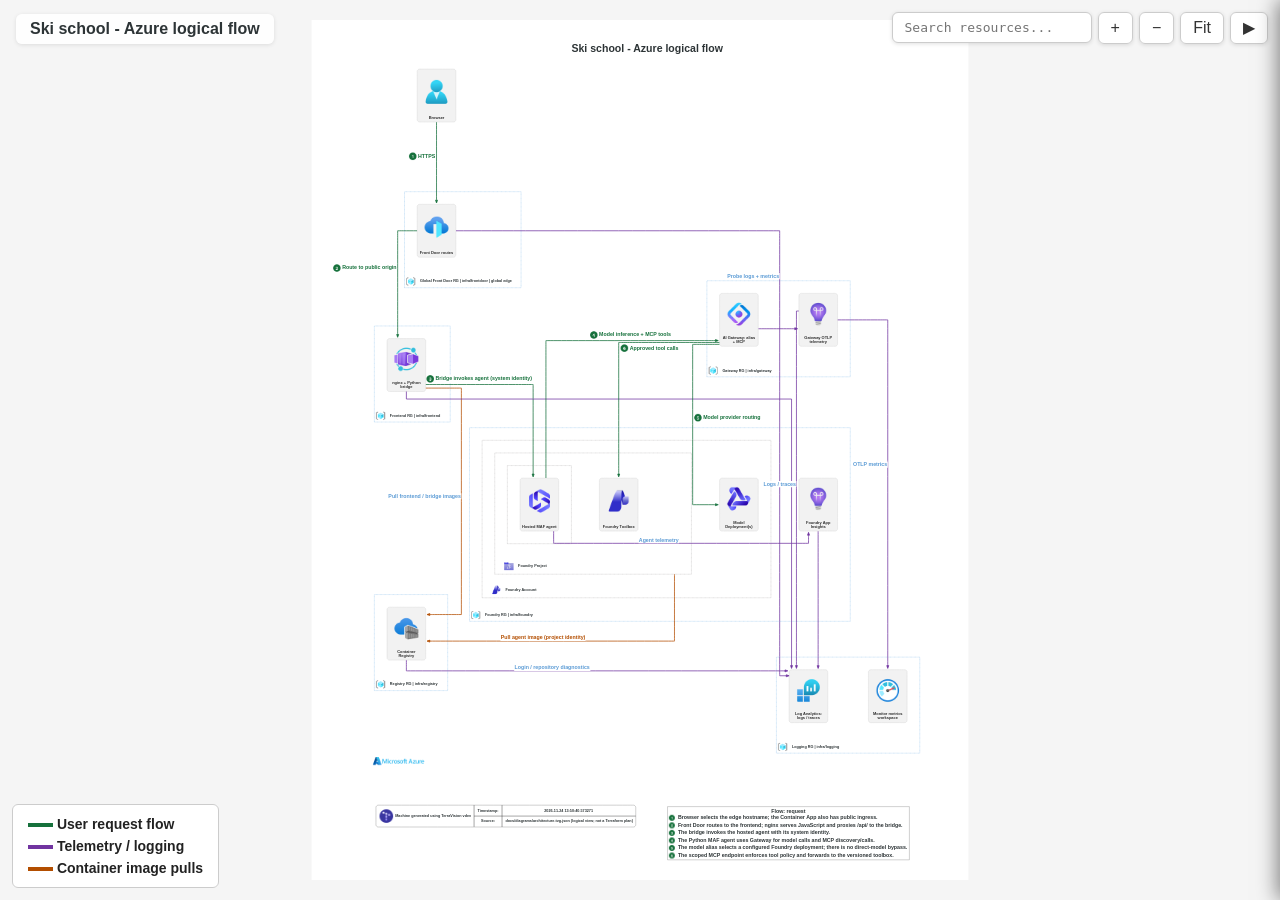
==== commit 0a706361: "Refine architecture diagram details Co-authored-by: Copilot App <223556219+Copilot@users.noreply.git" ====
--- a/docs/diagrams/architecture.html
+++ b/docs/diagrams/architecture.html
@@ -3,7 +3,7 @@
 <head>
     <meta charset="UTF-8">
     <meta name="viewport" content="width=device-width, initial-scale=1.0">
-    <title>Ski school - Azure logical flow (checked-in dev configuration) - Architecture Diagram</title>
+    <title>Ski school - Azure logical flow - Architecture Diagram</title>
     <link rel="icon" type="image/svg+xml" href="[data-uri]">
     <style>
         /* === BASE STYLES === */
@@ -1160,7 +1160,7 @@
 </head>
 <body>
     <div id="diagram-container">
-        <div id="diagram-title">Ski school - Azure logical flow (checked-in dev configuration)</div>
+        <div id="diagram-title">Ski school - Azure logical flow</div>
         <div id="graph">
             <?xml version="1.0" encoding="UTF-8" standalone="no"?>
 <!DOCTYPE svg PUBLIC "-//W3C//DTD SVG 1.1//EN"
@@ -1209,7 +1209,7 @@
 </g>
 <g id="clust10" class="cluster">
 <title>cluster_CompactOverviewResourceGroup.10</title>
-<polygon fill="none" stroke="#0078d4" stroke-dasharray="5,2" points="2359.04,-725.25 2359.04,-1235 3120.04,-1235 3120.04,-725.25 2359.04,-725.25"/>
+<polygon fill="none" stroke="#0078d4" stroke-dasharray="5,2" points="2359.04,-565.25 2359.04,-1075 3120.04,-1075 3120.04,-565.25 2359.04,-565.25"/>
 </g>
 <!-- azure.web.WebFrontDoorAndCdnProfiles.3 -->
 <g id="node1" class="node">
@@ -1238,18 +1238,18 @@
 <!-- azure.monitor.MonitorLogAnalyticsWorkspaces.10 -->
 <g id="node11" class="node">
 <title>azure.monitor.MonitorLogAnalyticsWorkspaces.10</title>
-<path fill="#f2f2f2" stroke="#d0d0d0" stroke-width="2" d="M2619.64,-1168.1C2619.64,-1168.1 2438.44,-1168.1 2438.44,-1168.1 2432.44,-1168.1 2426.44,-1162.1 2426.44,-1156.1 2426.44,-1156.1 2426.44,-899.3 2426.44,-899.3 2426.44,-893.3 2432.44,-887.3 2438.44,-887.3 2438.44,-887.3 2619.64,-887.3 2619.64,-887.3 2625.64,-887.3 2631.64,-893.3 2631.64,-899.3 2631.64,-899.3 2631.64,-1156.1 2631.64,-1156.1 2631.64,-1162.1 2625.64,-1168.1 2619.64,-1168.1"/>
-<image xlink:href="[data-uri]" width="126.90" height="126.90" preserveAspectRatio="xMidYMid meet" x="2465.59" y="-1121.52"/>
-<text xml:space="preserve" text-anchor="middle" x="2529.04" y="-927.05" font-family="sans-serif" font-size="21.00" fill="#2c2c2c" font-weight="bold">Log Analytics:</text>
-<text xml:space="preserve" text-anchor="middle" x="2529.04" y="-905.30" font-family="sans-serif" font-size="21.00" fill="#2c2c2c" font-weight="bold">logs / traces</text>
+<path fill="#f2f2f2" stroke="#d0d0d0" stroke-width="2" d="M2619.64,-1008.05C2619.64,-1008.05 2438.44,-1008.05 2438.44,-1008.05 2432.44,-1008.05 2426.44,-1002.05 2426.44,-996.05 2426.44,-996.05 2426.44,-739.25 2426.44,-739.25 2426.44,-733.25 2432.44,-727.25 2438.44,-727.25 2438.44,-727.25 2619.64,-727.25 2619.64,-727.25 2625.64,-727.25 2631.64,-733.25 2631.64,-739.25 2631.64,-739.25 2631.64,-996.05 2631.64,-996.05 2631.64,-1002.05 2625.64,-1008.05 2619.64,-1008.05"/>
+<image xlink:href="[data-uri]" width="126.90" height="126.90" preserveAspectRatio="xMidYMid meet" x="2465.59" y="-961.47"/>
+<text xml:space="preserve" text-anchor="middle" x="2529.04" y="-767.00" font-family="sans-serif" font-size="21.00" fill="#2c2c2c" font-weight="bold">Log Analytics:</text>
+<text xml:space="preserve" text-anchor="middle" x="2529.04" y="-745.25" font-family="sans-serif" font-size="21.00" fill="#2c2c2c" font-weight="bold">logs / traces</text>
 </g>
 <!-- azure.web.WebFrontDoorAndCdnProfiles.3&#45;&gt;azure.monitor.MonitorLogAnalyticsWorkspaces.10 -->
 <g id="edge14" class="edge">
 <title>azure.web.WebFrontDoorAndCdnProfiles.3&#45;&gt;azure.monitor.MonitorLogAnalyticsWorkspaces.10</title>
-<path fill="none" stroke="#7134a0" stroke-width="4" d="M658.40,-3338.00C1054.34,-3338.00 2376.44,-3338.00 2376.44,-3338.00 2376.44,-3338.00 2376.44,-1136.10 2376.44,-1136.10 L2411.44,-1136.10"/>
-<polygon fill="#7134a0" stroke="#7134a0" stroke-width="4" points="2411.44,-1141.35 2426.44,-1136.10 2411.44,-1130.85 2411.44,-1141.35"/>
-<polygon transform="translate(-76.00 0)" fill="white" stroke="none" points="2171.66,-3160.85 2171.66,-3193.35 2452.41,-3193.35 2452.41,-3160.85 2171.66,-3160.85"/>
-<text transform="translate(-76.00 0)" xml:space="preserve" text-anchor="start" x="2173.66" y="-3169.6" font-family="sans-serif" font-size="28.00" fill="#5b9bd5" font-weight="bold">Probe logs + metrics</text>
+<path fill="none" stroke="#7134a0" stroke-width="4" d="M658.40,-3338.00C1054.34,-3338.00 2376.44,-3338.00 2376.44,-3338.00 2376.44,-3338.00 2376.44,-976.05 2376.44,-976.05 L2411.44,-976.05"/>
+<polygon fill="#7134a0" stroke="#7134a0" stroke-width="4" points="2411.44,-981.30 2426.44,-976.05 2411.44,-970.80 2411.44,-981.30"/>
+<polygon transform="translate(-76.00 0)" fill="white" stroke="none" points="2171.66,-3080.95 2171.66,-3113.45 2452.41,-3113.45 2452.41,-3080.95 2171.66,-3080.95"/>
+<text transform="translate(-76.00 0)" xml:space="preserve" text-anchor="start" x="2173.66" y="-3089.7" font-family="sans-serif" font-size="28.00" fill="#5b9bd5" font-weight="bold">Probe logs + metrics</text>
 </g>
 <!-- azure.None.FoundryAgentIcon.5 -->
 <g id="node3" class="node">
@@ -1278,7 +1278,7 @@
 <!-- azure.other.WorkerContainerApp.4&#45;&gt;azure.containers.ContainerRegistries.13 -->
 <g id="edge11" class="edge">
 <title>azure.other.WorkerContainerApp.4&#45;&gt;azure.containers.ContainerRegistries.13</title>
-<path fill="none" stroke="#b34e00" stroke-width="4" d="M498.35,-2503C582.32,-2503 686.91,-2503 686.91,-2503 686.91,-2503 686.91,-1301 686.91,-1301 686.91,-1301 519.41,-1301 519.41,-1301"/>
+<path fill="none" stroke="#b34e00" stroke-width="4" d="M498.35,-2503C582.32,-2503 686.92,-2503 686.92,-2503 686.92,-2503 686.92,-1301 686.92,-1301 686.92,-1301 519.41,-1301 519.41,-1301"/>
 <polygon fill="#b34e00" stroke="#b34e00" stroke-width="4" points="519.4,-1295.75 504.4,-1301 519.4,-1306.25 519.4,-1295.75"/>
 <polygon fill="white" stroke="none" points="297.41,-1912.55 297.41,-1945.05 686.91,-1945.05 686.91,-1912.55 297.41,-1912.55"/>
 <text xml:space="preserve" text-anchor="start" x="299.41" y="-1921.3" font-family="sans-serif" font-size="28.00" fill="#5b9bd5" font-weight="bold">Pull frontend / bridge images</text>
@@ -1286,8 +1286,8 @@
 <!-- azure.other.WorkerContainerApp.4&#45;&gt;azure.monitor.MonitorLogAnalyticsWorkspaces.10 -->
 <g id="edge12" class="edge">
 <title>azure.other.WorkerContainerApp.4&#45;&gt;azure.monitor.MonitorLogAnalyticsWorkspaces.10</title>
-<path fill="none" stroke="#7134a0" stroke-width="4" d="M395.04,-2484.80 L395.04,-2444.80 L2439.44,-2444.80 L2439.44,-1190.10"/>
-<polygon fill="#7134a0" stroke="#7134a0" stroke-width="4" points="2444.69,-1190.05 2439.44,-1175.05 2434.19,-1190.05 2444.69,-1190.05"/>
+<path fill="none" stroke="#7134a0" stroke-width="4" d="M395.04,-2484.80 L395.04,-2444.80 L2439.44,-2444.80 L2439.44,-1029.90"/>
+<polygon fill="#7134a0" stroke="#7134a0" stroke-width="4" points="2444.69,-1029.95 2439.44,-1014.95 2434.19,-1029.95 2444.69,-1029.95"/>
 </g>
 <!-- azure.monitor.MonitorApplicationInsights.12 -->
 <g id="node7" class="node">
@@ -1300,10 +1300,10 @@
 <!-- azure.None.FoundryAgentIcon.5&#45;&gt;azure.monitor.MonitorApplicationInsights.12 -->
 <g id="edge1" class="edge">
 <title>azure.None.FoundryAgentIcon.5&#45;&gt;azure.monitor.MonitorApplicationInsights.12</title>
-<path fill="none" stroke="#7134a0" stroke-width="4" d="M1176.54,-1743.2C1176.54,-1707.4 1176.54,-1679 1176.54,-1679 1176.54,-1679 2529.54,-1679 2529.54,-1679 2529.54,-1679 2529.54,-1722.1 2529.54,-1722.1"/>
+<path fill="none" stroke="#7134a0" stroke-width="4" d="M1176.64,-1743.2C1176.64,-1707.4 1176.64,-1679 1176.64,-1679 1176.64,-1679 2529.54,-1679 2529.54,-1679 2529.54,-1679 2529.54,-1722.1 2529.54,-1722.1"/>
 <polygon fill="#7134a0" stroke="#7134a0" stroke-width="4" points="2524.29,-1722.15 2529.54,-1737.15 2534.79,-1722.15 2524.29,-1722.15"/>
-<polygon fill="white" stroke="none" points="1626.99,-1678.95 1626.99,-1711.45 1842.49,-1711.45 1842.49,-1678.95 1626.99,-1678.95"/>
-<text xml:space="preserve" text-anchor="start" x="1628.99" y="-1687.7" font-family="sans-serif" font-size="28.00" fill="#5b9bd5" font-weight="bold">Agent telemetry</text>
+<polygon fill="white" stroke="none" points="1626.99,-1679.05 1626.99,-1711.55 1842.49,-1711.55 1842.49,-1679.05 1626.99,-1679.05"/>
+<text xml:space="preserve" text-anchor="start" x="1628.99" y="-1687.8" font-family="sans-serif" font-size="28.00" fill="#5b9bd5" font-weight="bold">Agent telemetry</text>
 </g>
 <!-- azure.None.GatewayIcon.6 -->
 <g id="node8" class="node">
@@ -1318,7 +1318,7 @@
 <title>azure.None.FoundryAgentIcon.5&#45;&gt;azure.None.GatewayIcon.6</title>
 <path fill="none" stroke="#16713c" stroke-width="4" d="M1135.74,-2025.8C1135.74,-2272.3 1135.74,-2755 1135.74,-2755 1135.74,-2755 2035.64,-2755 2035.64,-2755"/>
 <polygon fill="#16713c" stroke="#16713c" stroke-width="4" points="2035.58,-2760.25 2050.58,-2755 2035.58,-2749.75 2035.58,-2760.25"/>
-<image transform="translate(584.53 -4.00)" xlink:href="[data-uri]" width="40px" height="40px" preserveAspectRatio="xMinYMin meet" x="785.283" y="-2801"/>
+<image transform="translate(584.53 -4.00)" xlink:href="[data-uri]" width="40px" height="40px" preserveAspectRatio="xMinYMin meet" x="785.282" y="-2801"/>
 <polygon transform="translate(584.53 -4.00)" fill="white" stroke="none" points="831.28,-2759 831.28,-2803 1217.03,-2803 1217.03,-2759 831.28,-2759"/>
 <text transform="translate(584.53 -4.00)" xml:space="preserve" text-anchor="start" x="833.28" y="-2773.5" font-family="sans-serif" font-size="28.00" fill="#16713c" font-weight="bold">Model inference + MCP tools</text>
 </g>
@@ -1333,10 +1333,10 @@
 <!-- _project_pull_anchor&#45;&gt;azure.containers.ContainerRegistries.13 -->
 <g id="edge15" class="edge">
 <title>_project_pull_anchor&#45;&gt;azure.containers.ContainerRegistries.13</title>
-<path fill="none" stroke="#b34e00" stroke-width="4" d="M1818.04,-1514.6C1818.04,-1501.1 1818.04,-1215 1818.04,-1215 1818.04,-1215 519.58,-1215 519.58,-1215"/>
-<polygon fill="#b34e00" stroke="#b34e00" stroke-width="4" points="519.57,-1209.75 504.57,-1215 519.57,-1220.25 519.57,-1209.75"/>
-<polygon fill="white" stroke="none" points="866.86,-1214.95 866.86,-1247.45 1318.61,-1247.45 1318.61,-1214.95 866.86,-1214.95"/>
-<text xml:space="preserve" text-anchor="start" x="868.86" y="-1223.7" font-family="sans-serif" font-size="28.00" fill="#b34e00" font-weight="bold">Pull agent image (project identity)</text>
+<path fill="none" stroke="#b34e00" stroke-width="4" d="M1818.04,-1514.5C1818.04,-1498.6 1818.04,-1160 1818.04,-1160 1818.04,-1160 519.58,-1160 519.58,-1160"/>
+<polygon fill="#b34e00" stroke="#b34e00" stroke-width="4" points="519.57,-1154.75 504.57,-1160 519.57,-1165.25 519.57,-1154.75"/>
+<polygon fill="white" stroke="none" points="894.26,-1159.95 894.26,-1192.45 1346.01,-1192.45 1346.01,-1159.95 894.26,-1159.95"/>
+<text xml:space="preserve" text-anchor="start" x="896.26" y="-1168.7" font-family="sans-serif" font-size="28.00" fill="#b34e00" font-weight="bold">Pull agent image (project identity)</text>
 </g>
 <!-- azure.None.FoundryModelsIcon.7 -->
 <g id="node6" class="node">
@@ -1349,8 +1349,8 @@
 <!-- azure.monitor.MonitorApplicationInsights.12&#45;&gt;azure.monitor.MonitorLogAnalyticsWorkspaces.10 -->
 <g id="edge8" class="edge">
 <title>azure.monitor.MonitorApplicationInsights.12&#45;&gt;azure.monitor.MonitorLogAnalyticsWorkspaces.10</title>
-<path fill="none" stroke="#7134a0" stroke-width="4" d="M2580.54,-1743.4C2580.54,-1743.4 2580.54,-1189.9 2580.54,-1189.9"/>
-<polygon fill="#7134a0" stroke="#7134a0" stroke-width="4" points="2585.79,-1189.85 2580.54,-1174.85 2575.29,-1189.85 2585.79,-1189.85"/>
+<path fill="none" stroke="#7134a0" stroke-width="4" d="M2580.54,-1743.1C2580.54,-1743.1 2580.54,-1029.7 2580.54,-1029.7"/>
+<polygon fill="#7134a0" stroke="#7134a0" stroke-width="4" points="2585.79,-1029.65 2580.54,-1014.65 2575.29,-1029.65 2585.79,-1029.65"/>
 </g>
 <!-- azure.None.GatewayIcon.6&#45;&gt;azure.ai&#45;machine&#45;learning.AiFoundry.8 -->
 <g id="edge4" class="edge">
@@ -1387,39 +1387,39 @@
 <!-- azure.monitor.MonitorApplicationInsights.9&#45;&gt;azure.monitor.MonitorLogAnalyticsWorkspaces.10 -->
 <g id="edge5" class="edge">
 <title>azure.monitor.MonitorApplicationInsights.9&#45;&gt;azure.monitor.MonitorLogAnalyticsWorkspaces.10</title>
-<path fill="none" stroke="#7134a0" stroke-width="4" d="M2477.84,-2912C2470.24,-2912 2465.44,-2912 2465.44,-2912 2465.44,-2912 2465.44,-1190 2465.44,-1190"/>
-<polygon fill="#7134a0" stroke="#7134a0" stroke-width="4" points="2470.69,-1189.95 2465.44,-1174.95 2460.19,-1189.95 2470.69,-1189.95"/>
-<polygon fill="white" stroke="none" points="2288.21,-2057.15 2288.21,-2089.65 2465.46,-2089.65 2465.46,-2057.15 2288.21,-2057.15"/>
-<text xml:space="preserve" text-anchor="start" x="2290.21" y="-2065.9" font-family="sans-serif" font-size="28.00" fill="#5b9bd5" font-weight="bold">Logs / traces</text>
+<path fill="none" stroke="#7134a0" stroke-width="4" d="M2477.84,-2912C2470.24,-2912 2465.44,-2912 2465.44,-2912 2465.44,-2912 2465.44,-1030 2465.44,-1030"/>
+<polygon fill="#7134a0" stroke="#7134a0" stroke-width="4" points="2470.69,-1030.05 2465.44,-1015.05 2460.19,-1030.05 2470.69,-1030.05"/>
+<polygon fill="white" stroke="none" points="2288.21,-1977.15 2288.21,-2009.65 2465.46,-2009.65 2465.46,-1977.15 2288.21,-1977.15"/>
+<text xml:space="preserve" text-anchor="start" x="2290.21" y="-1985.9" font-family="sans-serif" font-size="28.00" fill="#5b9bd5" font-weight="bold">Logs / traces</text>
 </g>
 <!-- azure.management&#45;governance.ManagementGovernanceMonitor.11 -->
 <g id="node12" class="node">
 <title>azure.management&#45;governance.ManagementGovernanceMonitor.11</title>
-<path fill="#f2f2f2" stroke="#d0d0d0" stroke-width="2" d="M3040.64,-1168.1C3040.64,-1168.1 2859.44,-1168.1 2859.44,-1168.1 2853.44,-1168.1 2847.44,-1162.1 2847.44,-1156.1 2847.44,-1156.1 2847.44,-899.3 2847.44,-899.3 2847.44,-893.3 2853.44,-887.3 2859.44,-887.3 2859.44,-887.3 3040.64,-887.3 3040.64,-887.3 3046.64,-887.3 3052.64,-893.3 3052.64,-899.3 3052.64,-899.3 3052.64,-1156.1 3052.64,-1156.1 3052.64,-1162.1 3046.64,-1168.1 3040.64,-1168.1"/>
-<image xlink:href="[data-uri]" width="126.90" height="126.90" preserveAspectRatio="xMidYMid meet" x="2886.59" y="-1121.52"/>
-<text xml:space="preserve" text-anchor="middle" x="2950.04" y="-927.05" font-family="sans-serif" font-size="21.00" fill="#2c2c2c" font-weight="bold">Monitor metrics</text>
-<text xml:space="preserve" text-anchor="middle" x="2950.04" y="-905.30" font-family="sans-serif" font-size="21.00" fill="#2c2c2c" font-weight="bold">workspace</text>
+<path fill="#f2f2f2" stroke="#d0d0d0" stroke-width="2" d="M3040.64,-1008.05C3040.64,-1008.05 2859.44,-1008.05 2859.44,-1008.05 2853.44,-1008.05 2847.44,-1002.05 2847.44,-996.05 2847.44,-996.05 2847.44,-739.25 2847.44,-739.25 2847.44,-733.25 2853.44,-727.25 2859.44,-727.25 2859.44,-727.25 3040.64,-727.25 3040.64,-727.25 3046.64,-727.25 3052.64,-733.25 3052.64,-739.25 3052.64,-739.25 3052.64,-996.05 3052.64,-996.05 3052.64,-1002.05 3046.64,-1008.05 3040.64,-1008.05"/>
+<image xlink:href="[data-uri]" width="126.90" height="126.90" preserveAspectRatio="xMidYMid meet" x="2886.59" y="-961.47"/>
+<text xml:space="preserve" text-anchor="middle" x="2950.04" y="-767.00" font-family="sans-serif" font-size="21.00" fill="#2c2c2c" font-weight="bold">Monitor metrics</text>
+<text xml:space="preserve" text-anchor="middle" x="2950.04" y="-745.25" font-family="sans-serif" font-size="21.00" fill="#2c2c2c" font-weight="bold">workspace</text>
 </g>
 <!-- azure.monitor.MonitorApplicationInsights.9&#45;&gt;azure.management&#45;governance.ManagementGovernanceMonitor.11 -->
 <g id="edge6" class="edge">
 <title>azure.monitor.MonitorApplicationInsights.9&#45;&gt;azure.management&#45;governance.ManagementGovernanceMonitor.11</title>
-<path fill="none" stroke="#7134a0" stroke-width="4" d="M2684.34,-2865C2793.44,-2865 2950.04,-2865 2950.04,-2865 2950.04,-2865 2950.04,-1189.8 2950.04,-1189.8"/>
-<polygon fill="#7134a0" stroke="#7134a0" stroke-width="4" points="2955.29,-1189.85 2950.04,-1174.85 2944.79,-1189.85 2955.29,-1189.85"/>
-<polygon fill="white" stroke="none" points="2763.81,-2160.25 2763.81,-2192.75 2950.06,-2192.75 2950.06,-2160.25 2763.81,-2160.25"/>
-<text xml:space="preserve" text-anchor="start" x="2765.81" y="-2169" font-family="sans-serif" font-size="28.00" fill="#5b9bd5" font-weight="bold">OTLP metrics</text>
+<path fill="none" stroke="#7134a0" stroke-width="4" d="M2684.34,-2865C2793.44,-2865 2950.04,-2865 2950.04,-2865 2950.04,-2865 2950.04,-1029.9 2950.04,-1029.9"/>
+<polygon fill="#7134a0" stroke="#7134a0" stroke-width="4" points="2955.29,-1029.95 2950.04,-1014.95 2944.79,-1029.95 2955.29,-1029.95"/>
+<polygon fill="white" stroke="none" points="2763.81,-2080.35 2763.81,-2112.85 2950.06,-2112.85 2950.06,-2080.35 2763.81,-2080.35"/>
+<text xml:space="preserve" text-anchor="start" x="2765.81" y="-2089.1" font-family="sans-serif" font-size="28.00" fill="#5b9bd5" font-weight="bold">OTLP metrics</text>
 </g>
 <!-- azure.containers.ContainerRegistries.13&#45;&gt;azure.monitor.MonitorLogAnalyticsWorkspaces.10 -->
 <g id="edge10" class="edge">
 <title>azure.containers.ContainerRegistries.13&#45;&gt;azure.monitor.MonitorLogAnalyticsWorkspaces.10</title>
-<path fill="none" stroke="#7134a0" stroke-width="4" d="M498.33,-1114C498.33,-1114 2404.54,-1114 2404.54,-1114"/>
-<polygon fill="#7134a0" stroke="#7134a0" stroke-width="4" points="2404.58,-1119.25 2419.58,-1114 2404.58,-1108.75 2404.58,-1119.25"/>
-<polygon fill="white" stroke="none" points="1046.99,-1113.95 1046.99,-1146.45 1451.49,-1146.45 1451.49,-1113.95 1046.99,-1113.95"/>
-<text xml:space="preserve" text-anchor="start" x="1048.99" y="-1122.7" font-family="sans-serif" font-size="28.00" fill="#5b9bd5" font-weight="bold">Login / repository diagnostics</text>
+<path fill="none" stroke="#7134a0" stroke-width="4" d="M395.04,-1058.4C395.04,-1026.6 395.04,-1002 395.04,-1002 395.04,-1002 2404.74,-1002 2404.74,-1002"/>
+<polygon fill="#7134a0" stroke="#7134a0" stroke-width="4" points="2404.68,-1007.25 2419.68,-1002 2404.68,-996.75 2404.68,-1007.25"/>
+<polygon fill="white" stroke="none" points="967.19,-1001.95 967.19,-1034.45 1371.69,-1034.45 1371.69,-1001.95 967.19,-1001.95"/>
+<text xml:space="preserve" text-anchor="start" x="969.19" y="-1010.7" font-family="sans-serif" font-size="28.00" fill="#5b9bd5" font-weight="bold">Login / repository diagnostics</text>
 </g>
 <!-- None.None.Node.1 -->
 <g id="node13" class="node">
 <title>None.None.Node.1</title>
-<text xml:space="preserve" text-anchor="middle" x="1672.84" y="-4287.5" font-family="sans-serif" font-size="56.00" fill="#2d3436" font-weight="bold">Ski school &#45; Azure logical flow (checked&#45;in dev configuration)</text>
+<text xml:space="preserve" text-anchor="middle" x="1673.04" y="-4287.5" font-family="sans-serif" font-size="56.00" fill="#2d3436" font-weight="bold">Ski school &#45; Azure logical flow</text>
 </g>
 <!-- azure.identity.Users.2 -->
 <g id="node14" class="node">
@@ -1433,9 +1433,9 @@
 <title>azure.identity.Users.2&#45;&gt;azure.web.WebFrontDoorAndCdnProfiles.3</title>
 <path fill="none" stroke="#16713c" stroke-width="4" d="M555.04,-3914.3C555.04,-3914.3 555.04,-3500.4 555.04,-3500.4"/>
 <polygon fill="#16713c" stroke="#16713c" stroke-width="4" points="560.29,-3500.45 555.04,-3485.45 549.79,-3500.45 560.29,-3500.45"/>
-<image xlink:href="[data-uri]" width="40px" height="40px" preserveAspectRatio="xMinYMin meet" x="408.783" y="-3753.4"/>
-<polygon fill="white" stroke="none" points="454.78,-3711.4 454.78,-3755.4 551.03,-3755.4 551.03,-3711.4 454.78,-3711.4"/>
-<text xml:space="preserve" text-anchor="start" x="456.78" y="-3725.9" font-family="sans-serif" font-size="28.00" fill="#16713c" font-weight="bold">HTTPS</text>
+<image xlink:href="[data-uri]" width="40px" height="40px" preserveAspectRatio="xMinYMin meet" x="408.792" y="-3753.4"/>
+<polygon fill="white" stroke="none" points="454.79,-3711.4 454.79,-3755.4 551.04,-3755.4 551.04,-3711.4 454.79,-3711.4"/>
+<text xml:space="preserve" text-anchor="start" x="456.79" y="-3725.9" font-family="sans-serif" font-size="28.00" fill="#16713c" font-weight="bold">HTTPS</text>
 </g>
 <!-- _label_cluster_CompactOverviewResourceGroup.2 -->
 <g id="node15" class="node" transform="translate(-41.71 9.19)">
@@ -1458,14 +1458,14 @@
 <!-- _label_cluster_OverviewLogicalGroup.5 -->
 <g id="node18" class="node">
 <title>_label_cluster_OverviewLogicalGroup.5</title>
-<image xlink:href="[data-uri]" width="50.62px" height="50.62px" preserveAspectRatio="xMinYMin meet" x="846.78" y="-1457.81"/>
+<image xlink:href="[data-uri]" width="50.62px" height="50.62px" preserveAspectRatio="xMinYMin meet" x="846.77" y="-1457.81"/>
 <text xml:space="preserve" text-anchor="start" x="921.09" y="-1427.25" font-family="sans-serif" font-size="20.00" fill="#2d3436" font-weight="bold">Foundry Account</text>
 </g>
 <!-- _label_cluster_OverviewLogicalGroup.6 -->
 <g id="node19" class="node">
 <title>_label_cluster_OverviewLogicalGroup.6</title>
-<image xlink:href="[data-uri]" width="50.62px" height="50.62px" preserveAspectRatio="xMinYMin meet" x="913.68" y="-1582.91"/>
-<text xml:space="preserve" text-anchor="start" x="987.99" y="-1552.35" font-family="sans-serif" font-size="20.00" fill="#2d3436" font-weight="bold">Foundry Project</text>
+<image xlink:href="[data-uri]" width="50.62px" height="50.62px" preserveAspectRatio="xMinYMin meet" x="913.77" y="-1582.91"/>
+<text xml:space="preserve" text-anchor="start" x="988.09" y="-1552.35" font-family="sans-serif" font-size="20.00" fill="#2d3436" font-weight="bold">Foundry Project</text>
 </g>
 <!-- _label_cluster_CompactOverviewResourceGroup.8 -->
 <g id="node20" class="node" transform="translate(-41.71 9.19)">
@@ -1482,48 +1482,48 @@
 <!-- _label_cluster_CompactOverviewResourceGroup.10 -->
 <g id="node22" class="node" transform="translate(-41.71 9.19)">
 <title>_label_cluster_CompactOverviewResourceGroup.10</title>
-<image xlink:href="[data-uri]" width="50.62px" height="50.62px" preserveAspectRatio="xMinYMin meet" x="2408.75" y="-793.06"/>
-<text xml:space="preserve" text-anchor="start" x="2483.06" y="-762.5" font-family="sans-serif" font-size="20.00" fill="#2d3436" font-weight="bold">Logging RG | infra/logging</text>
+<image xlink:href="[data-uri]" width="50.62px" height="50.62px" preserveAspectRatio="xMinYMin meet" x="2408.75" y="-633.06"/>
+<text xml:space="preserve" text-anchor="start" x="2483.06" y="-602.5" font-family="sans-serif" font-size="20.00" fill="#2d3436" font-weight="bold">Logging RG | infra/logging</text>
 </g>
 <!-- None.None.Node.14 -->
 <g id="node23" class="node">
 <title>None.None.Node.14</title>
-<polygon fill="black" stroke="black" points="754.09,-174.25 754.09,-289.25 754.09,-289.25 754.09,-174.25 754.09,-174.25"/>
-<polygon fill="black" stroke="black" points="902.59,-231.25 902.59,-289.25 902.59,-289.25 902.59,-231.25 902.59,-231.25"/>
-<polygon fill="black" stroke="black" points="754.09,-231.25 754.09,-231.25 902.59,-231.25 902.59,-231.25 754.09,-231.25"/>
-<polygon fill="black" stroke="black" points="902.59,-231.25 902.59,-231.25 1612.34,-231.25 1612.34,-231.25 902.59,-231.25"/>
-<polygon fill="black" stroke="black" points="902.59,-173.25 902.59,-231.25 902.59,-231.25 902.59,-173.25 902.59,-173.25"/>
-<path fill="none" stroke="black" d="M245.34,-173.25C245.34,-173.25 1600.34,-173.25 1600.34,-173.25 1606.34,-173.25 1612.34,-179.25 1612.34,-185.25 1612.34,-185.25 1612.34,-277.25 1612.34,-277.25 1612.34,-283.25 1606.34,-289.25 1600.34,-289.25 1600.34,-289.25 245.34,-289.25 245.34,-289.25 239.34,-289.25 233.34,-283.25 233.34,-277.25 233.34,-277.25 233.34,-185.25 233.34,-185.25 233.34,-179.25 239.34,-173.25 245.34,-173.25"/>
-<image xlink:href="[data-uri]" width="72px" height="72px" preserveAspectRatio="xMinYMin meet" x="252.338" y="-267.25"/>
-<text xml:space="preserve" text-anchor="start" x="324.34" y="-226" font-family="sans-serif" font-size="20.00" fill="#2d3436" font-weight="bold"> &#160;Machine generated using TerraVision vdev</text>
-<text xml:space="preserve" text-anchor="start" x="772.09" y="-254.5" font-family="sans-serif" font-size="20.00" fill="#2d3436" font-weight="bold">Timestamp:</text>
-<text xml:space="preserve" text-anchor="start" x="1126.46" y="-254.5" font-family="sans-serif" font-size="20.00" fill="#2d3436" font-weight="bold">2026&#45;11&#45;24 13:44:50.779685</text>
-<text xml:space="preserve" text-anchor="start" x="791.21" y="-197.5" font-family="sans-serif" font-size="20.00" fill="#2d3436" font-weight="bold">Source:</text>
-<text xml:space="preserve" text-anchor="start" x="920.59" y="-197.5" font-family="sans-serif" font-size="20.00" fill="#2d3436" font-weight="bold">docs/diagrams/architecture.tvg.json (logical view; not a Terraform plan)</text>
+<polygon fill="black" stroke="black" points="754.29,-174.25 754.29,-289.25 754.29,-289.25 754.29,-174.25 754.29,-174.25"/>
+<polygon fill="black" stroke="black" points="902.79,-231.25 902.79,-289.25 902.79,-289.25 902.79,-231.25 902.79,-231.25"/>
+<polygon fill="black" stroke="black" points="754.29,-231.25 754.29,-231.25 902.79,-231.25 902.79,-231.25 754.29,-231.25"/>
+<polygon fill="black" stroke="black" points="902.79,-231.25 902.79,-231.25 1612.54,-231.25 1612.54,-231.25 902.79,-231.25"/>
+<polygon fill="black" stroke="black" points="902.79,-173.25 902.79,-231.25 902.79,-231.25 902.79,-173.25 902.79,-173.25"/>
+<path fill="none" stroke="black" d="M245.54,-173.25C245.54,-173.25 1600.54,-173.25 1600.54,-173.25 1606.54,-173.25 1612.54,-179.25 1612.54,-185.25 1612.54,-185.25 1612.54,-277.25 1612.54,-277.25 1612.54,-283.25 1606.54,-289.25 1600.54,-289.25 1600.54,-289.25 245.54,-289.25 245.54,-289.25 239.54,-289.25 233.54,-283.25 233.54,-277.25 233.54,-277.25 233.54,-185.25 233.54,-185.25 233.54,-179.25 239.54,-173.25 245.54,-173.25"/>
+<image xlink:href="[data-uri]" width="72px" height="72px" preserveAspectRatio="xMinYMin meet" x="252.537" y="-267.25"/>
+<text xml:space="preserve" text-anchor="start" x="324.54" y="-226" font-family="sans-serif" font-size="20.00" fill="#2d3436" font-weight="bold"> &#160;Machine generated using TerraVision vdev</text>
+<text xml:space="preserve" text-anchor="start" x="772.29" y="-254.5" font-family="sans-serif" font-size="20.00" fill="#2d3436" font-weight="bold">Timestamp:</text>
+<text xml:space="preserve" text-anchor="start" x="1126.66" y="-254.5" font-family="sans-serif" font-size="20.00" fill="#2d3436" font-weight="bold">2026&#45;11&#45;24 13:50:40.573271</text>
+<text xml:space="preserve" text-anchor="start" x="791.41" y="-197.5" font-family="sans-serif" font-size="20.00" fill="#2d3436" font-weight="bold">Source:</text>
+<text xml:space="preserve" text-anchor="start" x="920.79" y="-197.5" font-family="sans-serif" font-size="20.00" fill="#2d3436" font-weight="bold">docs/diagrams/architecture.tvg.json (logical view; not a Terraform plan)</text>
 </g>
 <!-- None.None.Node.15 -->
 <g id="node24" class="node">
 <title>None.None.Node.15</title>
-<polygon fill="white" stroke="none" points="1780.96,1 1780.96,-281.5 3064.71,-281.5 3064.71,1 1780.96,1"/>
-<polygon fill="none" stroke="black" points="1780.96,1 1780.96,-281.5 3064.71,-281.5 3064.71,1 1780.96,1"/>
-<text xml:space="preserve" text-anchor="start" x="2331.71" y="-248.9" font-family="sans-serif" font-weight="bold" font-size="28.00" fill="#2d3436">Flow: request</text>
-<image xlink:href="[data-uri]" width="32px" height="32px" preserveAspectRatio="xMinYMin meet" x="1787.96" y="-238"/>
-<text xml:space="preserve" text-anchor="start" x="1835.96" y="-214.5" font-family="sans-serif" font-size="28.00" fill="#2d3436" font-weight="bold">Browser selects the edge hostname; the Container App also has public ingress.</text>
-<image xlink:href="[data-uri]" width="32px" height="32px" preserveAspectRatio="xMinYMin meet" x="1787.96" y="-198"/>
-<text xml:space="preserve" text-anchor="start" x="1835.96" y="-174.5" font-family="sans-serif" font-size="28.00" fill="#2d3436" font-weight="bold">Front Door routes to the frontend; nginx serves JavaScript and proxies /api/ to the bridge.</text>
-<image xlink:href="[data-uri]" width="32px" height="32px" preserveAspectRatio="xMinYMin meet" x="1787.96" y="-158"/>
-<text xml:space="preserve" text-anchor="start" x="1835.96" y="-134.5" font-family="sans-serif" font-size="28.00" fill="#2d3436" font-weight="bold">The bridge invokes the hosted agent with its system identity.</text>
-<image xlink:href="[data-uri]" width="32px" height="32px" preserveAspectRatio="xMinYMin meet" x="1787.96" y="-118"/>
-<text xml:space="preserve" text-anchor="start" x="1835.96" y="-94.5" font-family="sans-serif" font-size="28.00" fill="#2d3436" font-weight="bold">The Python MAF agent uses Gateway for model calls and MCP discovery/calls.</text>
-<image xlink:href="[data-uri]" width="32px" height="32px" preserveAspectRatio="xMinYMin meet" x="1787.96" y="-78"/>
-<text xml:space="preserve" text-anchor="start" x="1835.96" y="-54.5" font-family="sans-serif" font-size="28.00" fill="#2d3436" font-weight="bold">The model alias selects a configured Foundry deployment; there is no direct&#45;model bypass.</text>
-<image xlink:href="[data-uri]" width="32px" height="32px" preserveAspectRatio="xMinYMin meet" x="1787.96" y="-38"/>
-<text xml:space="preserve" text-anchor="start" x="1835.96" y="-14.5" font-family="sans-serif" font-size="28.00" fill="#2d3436" font-weight="bold">The scoped MCP endpoint enforces tool policy and forwards to the versioned toolbox.</text>
+<polygon fill="white" stroke="none" points="1781.16,1 1781.16,-281.5 3064.91,-281.5 3064.91,1 1781.16,1"/>
+<polygon fill="none" stroke="black" points="1781.16,1 1781.16,-281.5 3064.91,-281.5 3064.91,1 1781.16,1"/>
+<text xml:space="preserve" text-anchor="start" x="2331.91" y="-248.9" font-family="sans-serif" font-weight="bold" font-size="28.00" fill="#2d3436">Flow: request</text>
+<image xlink:href="[data-uri]" width="32px" height="32px" preserveAspectRatio="xMinYMin meet" x="1788.16" y="-238"/>
+<text xml:space="preserve" text-anchor="start" x="1836.16" y="-214.5" font-family="sans-serif" font-size="28.00" fill="#2d3436" font-weight="bold">Browser selects the edge hostname; the Container App also has public ingress.</text>
+<image xlink:href="[data-uri]" width="32px" height="32px" preserveAspectRatio="xMinYMin meet" x="1788.16" y="-198"/>
+<text xml:space="preserve" text-anchor="start" x="1836.16" y="-174.5" font-family="sans-serif" font-size="28.00" fill="#2d3436" font-weight="bold">Front Door routes to the frontend; nginx serves JavaScript and proxies /api/ to the bridge.</text>
+<image xlink:href="[data-uri]" width="32px" height="32px" preserveAspectRatio="xMinYMin meet" x="1788.16" y="-158"/>
+<text xml:space="preserve" text-anchor="start" x="1836.16" y="-134.5" font-family="sans-serif" font-size="28.00" fill="#2d3436" font-weight="bold">The bridge invokes the hosted agent with its system identity.</text>
+<image xlink:href="[data-uri]" width="32px" height="32px" preserveAspectRatio="xMinYMin meet" x="1788.16" y="-118"/>
+<text xml:space="preserve" text-anchor="start" x="1836.16" y="-94.5" font-family="sans-serif" font-size="28.00" fill="#2d3436" font-weight="bold">The Python MAF agent uses Gateway for model calls and MCP discovery/calls.</text>
+<image xlink:href="[data-uri]